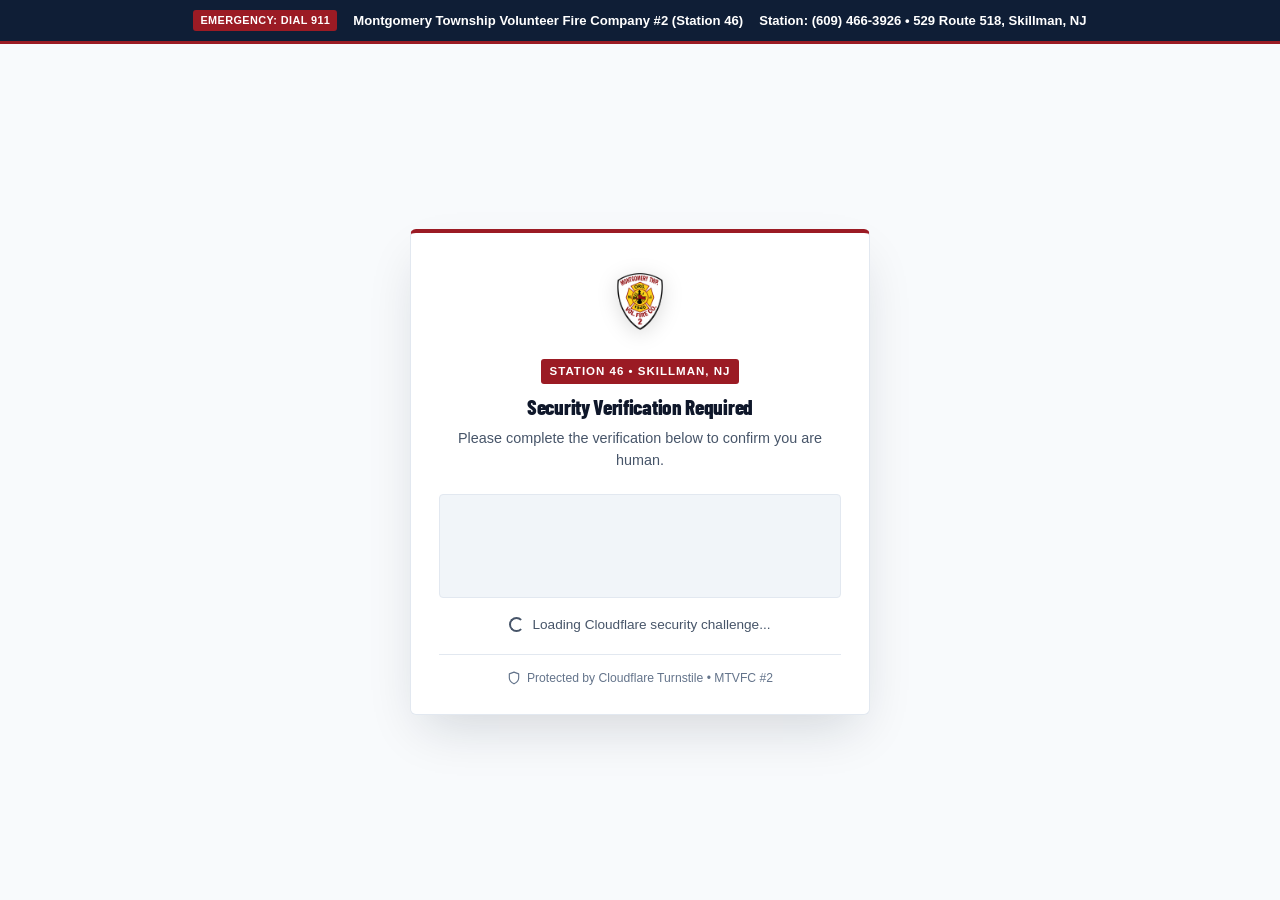
==== index.html @ b65aed83 "Simplify header, humanize copy/styling, and skip Turnstile gate on localhost" ====
<!DOCTYPE html>
<html lang="en"><head>
    <meta charset="UTF-8">
    <meta name="viewport" content="width=device-width, initial-scale=1.0">
    <meta name="color-scheme" content="light dark">
    <meta name="description" content="Montgomery Township Volunteer Fire Company #2 (MTVFC #2 / Station 46). Serving Skillman, NJ with dedication and pride.">
    <title>MTVFC #2 | Station 46</title>
    <link rel="icon" type="image/png" sizes="32x32" href="favicon-32x32.png">
    <link rel="icon" type="image/png" sizes="512x512" href="favicon.png">
    <link rel="apple-touch-icon" href="apple-touch-icon.png">
    
    <!-- Google Fonts -->
    <link rel="preconnect" href="https://fonts.googleapis.com">
    <link rel="preconnect" href="https://fonts.gstatic.com" crossorigin="">
    <link href="https://fonts.googleapis.com/css2?family=Barlow+Condensed:wght@500;600;700&amp;family=Source+Sans+3:ital,wght@0,400;0,600;0,700;1,400&amp;display=swap" rel="stylesheet">
    
    <script>
        (function() {
            try {
                var t = localStorage.getItem('station46_theme') || 
                        (document.cookie.match(/(?:^|;)\s*station46_theme=([^;]+)/) || [])[1] || 
                        (window.matchMedia && window.matchMedia('(prefers-color-scheme: dark)').matches ? 'dark' : 'light');
                document.documentElement.setAttribute('data-theme', t);
            } catch(e) {}

            // Pre-emptively suppress third-party POWr admin bar (Edit App / Rate Us controls)
            try {
                var iframeProto = HTMLIFrameElement.prototype;
                var srcDesc = Object.getOwnPropertyDescriptor(iframeProto, 'src') || Object.getOwnPropertyDescriptor(Element.prototype, 'src');
                if (srcDesc && srcDesc.set) {
                    var origSrcSet = srcDesc.set;
                    Object.defineProperty(iframeProto, 'src', {
                        get: srcDesc.get,
                        set: function(val) {
                            if (typeof val === 'string' && val.indexOf('powr.io') !== -1 && val.indexOf('hide_editme=') === -1) {
                                val += (val.indexOf('?') !== -1 ? '&' : '?') + 'hide_editme=true';
                            }
                            return origSrcSet.call(this, val);
                        },
                        configurable: true
                    });
                }
                var origSetAttr = Element.prototype.setAttribute;
                Element.prototype.setAttribute = function(name, val) {
                    if (name === 'src' && typeof val === 'string' && val.indexOf('powr.io') !== -1 && val.indexOf('hide_editme=') === -1) {
                        val += (val.indexOf('?') !== -1 ? '&' : '?') + 'hide_editme=true';
                    }
                    return origSetAttr.call(this, name, val);
                };
            } catch(e) {}
        })();
    </script>
    <style id="turnstile-gate-critical-css">
        html.turnstile-gate-locked, html.turnstile-gate-locked body { overflow: hidden !important; height: 100% !important; }
        html.turnstile-gate-locked body > *:not(#station46-turnstile-gate) { display: none !important; visibility: hidden !important; pointer-events: none !important; }
    </style>
    <script>
        (function() {
            var now = Date.now();
            var h = window.location.hostname;
            var verified = (h === 'localhost' || h === '127.0.0.1' || window.location.protocol === 'file:');
            try {
                var s = Number(sessionStorage.getItem('station46_visitor_verified'));
                if (s && s > now) verified = true;
            } catch (e) {}
            if (!verified) {
                try {
                    var m = document.cookie.match(/(?:^|;)\s*station46_visitor_verified=([^;]+)/);
                    var c = m && m[1] ? Number(decodeURIComponent(m[1])) : 0;
                    if (c && c > now) verified = true;
                } catch (e) {}
            }
            if (!verified && window.location.search.indexOf('__cf_verified=') !== -1) {
                verified = true;
            }
            if (!verified) {
                document.documentElement.classList.add('turnstile-gate-locked');
            }
        })();
    </script>
    <link rel="stylesheet" href="styles.css?v=140">
    <script src="https://challenges.cloudflare.com/turnstile/v0/api.js?render=explicit" async defer data-turnstile-api="true"></script>
</head>
<body>
    <nav class="navbar">
        <div class="nav-container">
            <a href="index.html" class="nav-logo">
                <img src="logo.png" alt="MTVFC #2 Logo" class="nav-badge-img">
                <div class="logo-text">
                    <span class="mtvfc">Montgomery Township Volunteer Fire Co. #2</span>
                    <span class="subtitle">Station 46 &middot; Skillman, NJ &middot; Est. 1946</span>
                </div>
            </a>
            <div class="nav-links">
                <a href="#home" class="nav-link active">Home</a>
                <a href="membership.html" class="nav-link">Membership</a>
                <div class="nav-dropdown">
                    <a href="about.html" class="nav-link nav-dropdown-toggle">About <svg width="11" height="11" viewBox="0 0 24 24" fill="none" stroke="currentColor" stroke-width="2.5" stroke-linecap="round" stroke-linejoin="round"><polyline points="6 9 12 15 18 9"></polyline></svg></a>
                    <div class="nav-dropdown-menu">
                        <a href="about.html" class="nav-dropdown-item">About Us</a>
                        <a href="history.html" class="nav-dropdown-item">History</a>
                        <a href="https://bofc46.com" target="_blank" rel="noopener noreferrer" class="nav-dropdown-item">Fire District (BOFC) &#8599;</a>
                    </div>
                </div>
                <a href="apparatus.html" class="nav-link">Apparatus</a>
                <a href="news.html" class="nav-link">News &amp; Calls</a>
                <a href="santa.html" class="nav-link">Operation Santa</a>
                <a href="#donate" class="nav-link nav-btn-donate">Donate</a>
            </div>
            <button class="mobile-menu-btn" aria-label="Toggle menu">
                <span></span>
                <span></span>
                <span></span>
            </button>
        </div>
    </nav>

    <!-- Dynamic Site Announcement / Pop-Up Bar (Hydrated by Station46AnnouncementBar from data/announcement_bar.json) -->
    <div id="station46-announcement-bar" class="santa-announcement-bar announcement-theme-green announcement-pos-below-nav" role="region" aria-label="Site Announcement">
        <div class="santa-announcement-inner">
            <span class="santa-announcement-text">
                <strong>Operation Santa 2026:</strong>
                <span class="announcement-message">Gift drop-off Dec 14&ndash;16 (5&ndash;9 PM) &middot; Delivery Sunday, Dec 20</span>
            </span>
            <div class="santa-announcement-links">
                <a href="santa.html" class="santa-announcement-cta">Details &amp; Register &rarr;</a>
            </div>
        </div>
    </div>

    <main>
        <!-- Hero Section -->
        <section id="home" class="hero hero-home">
            <div class="hero-bg"></div>
            <div class="hero-content">
                <h1 class="hero-title" id="hero-title-text">Station <span>46</span></h1>
                <p class="hero-desc">An all-volunteer fire company answering calls in Skillman and southern Montgomery since 1946. No experience needed. We supply the gear and the training. You bring the time.</p>
                <div class="hero-actions">
                    <a href="#roles" class="btn-primary">Volunteer With Us</a>
                    <a href="#join" class="hero-text-link">Have a question? Get in touch &rarr;</a>
                </div>
            </div>
        </section>

        <!-- Station quick info (moved down from the old top utility bar) -->
        <section class="station-strip" aria-label="Station information">
            <div class="station-strip-inner">
                <div class="strip-item strip-emergency">
                    <span class="strip-label">Emergency</span>
                    <a href="tel:911" class="strip-value">Call 911</a>
                </div>
                <div class="strip-item">
                    <span class="strip-label">Firehouse (non-emergency)</span>
                    <a href="tel:+16094663926" class="strip-value">(609) 466-3926</a>
                </div>
                <div class="strip-item">
                    <span class="strip-label">Find us</span>
                    <a href="https://www.google.com/maps/search/?api=1&amp;query=529+Route+518+Skillman+NJ+08558" target="_blank" rel="noopener noreferrer" class="strip-value">529 Route 518, Skillman</a>
                </div>
                <div class="strip-item">
                    <span class="strip-label">Drill night</span>
                    <span class="strip-value">Wednesdays, 7 PM</span>
                    <span class="strip-note">Walk-ins welcome</span>
                </div>
            </div>
        </section>

        <!-- Operation Santa 2026 Promo Section -->
        <section id="roles" class="section">
            <div class="container">
                <div class="section-header text-center fade-in visible">
                    <h2 class="section-title">Station 46 Needs You</h2>
                    <p class="section-subtitle mw-800 mx-auto">Nobody here gets paid. The people who show up for calls, drills, and fundraisers do it because they live here and want to help. And not everyone fights fire. We need people to run traffic, keep the books, and help with Operation Santa too.</p>
                </div>

                <div class="roles-grid fade-in delay-1 visible">
                    <!-- Role 1: Firefighter (Interior) -->
                    <div class="role-card glass-card role-firefighter">
                        <div class="role-header">
                            <span class="role-badge-tag">18 and older</span>
                            <h3>Firefighter</h3>
                            <p class="role-desc">Go out on house fires, car accidents, alarms, and rescues across Montgomery Township.</p>
                        </div>
                        <ul class="role-features">
                            <li>
                                                                <span>We pay for your NJ Firefighter I class</span>
                            </li>
                            <li>
                                                                <span>Learn the engine, truck, rescue, and boat</span>
                            </li>
                            <li>
                                                                <span>Drill with the company Wednesdays at 7 PM</span>
                            </li>
                        </ul>
                        <a href="membership.html" class="btn btn-primary w-100" style="text-align: center;">Apply as Firefighter</a>
                    </div>

                    <!-- Role 2: Junior Firefighter (Trainee) -->
                    <div class="role-card glass-card role-junior">
                        <div class="role-header">
                            <span class="role-badge-tag">Ages 16 to 18</span>
                            <h3>Junior Firefighter</h3>
                            <p class="role-desc">For high schoolers 16 to 18. Learn the basics, earn community service hours, and be ready to step up when you turn 18.</p>
                        </div>
                        <ul class="role-features">
                            <li>
                                                                <span>Hands-on work with hose, ladders, tools, and gear</span>
                            </li>
                            <li>
                                                                <span>School comes first, and we work around your curfew</span>
                            </li>
                            <li>
                                                                <span>Move up to firefighter when you turn 18</span>
                            </li>
                        </ul>
                        <a href="juniors.html" class="btn btn-secondary w-100" style="text-align: center;">Junior Program</a>
                    </div>

                    <!-- Role 3: Fire Police -->
                    <div class="role-card glass-card role-police">
                        <div class="role-header">
                            <span class="role-badge-tag">18 and older &middot; no firefighting</span>
                            <h3>Fire Police</h3>
                            <p class="role-desc">Keep firefighters, EMS, and drivers safe by closing roads, setting up detours, and controlling the scene.</p>
                        </div>
                        <ul class="role-features">
                            <li>
                                                                <span>Road closures, scene perimeters, and traffic control</span>
                            </li>
                            <li>
                                                                <span>We cover your NJ Fire Police class, gear, and radio</span>
                            </li>
                            <li>
                                                                <span>A real job on every call, without going inside</span>
                            </li>
                        </ul>
                        <a href="membership.html#membership-form-section" class="btn btn-secondary w-100" style="text-align: center;">Apply for Fire Police</a>
                    </div>

                    <!-- Role 4: Support / Associate -->
                    <div class="role-card glass-card role-associate">
                        <div class="role-header">
                            <span class="role-badge-tag">18 and older &middot; behind the scenes</span>
                            <h3>Associate Member</h3>
                            <p class="role-desc">Help keep the firehouse running: paperwork, upkeep, fundraisers, and community events.</p>
                        </div>
                        <ul class="role-features">
                            <li>
                                                                <span>Station upkeep, supplies, and rehab on long calls</span>
                            </li>
                            <li>
                                                                <span>Help run Operation Santa, open houses, and fund drives</span>
                            </li>
                            <li>
                                                                <span>Board seats, bookkeeping, tech, and communications</span>
                            </li>
                        </ul>
                        <a href="membership.html#membership-form-section" class="btn btn-secondary w-100" style="text-align: center;">Join as Associate</a>
                    </div>
                </div>
            </div>
        </section><section id="operation-santa-promo" class="section santa-promo-section">
            <div class="container">
                <div class="santa-promo-card fade-in visible">
                    <div class="santa-promo-media">
                        <img src="santatitle.jpg" alt="Operation Santa 2026 — Santa arriving on a Station 46 fire engine">
                        <span class="santa-promo-photo-badge">Sun, Dec 20, 2026</span>
                    </div>
                    <div class="santa-promo-body">
                        <span class="santa-promo-eyebrow">Every December in Skillman</span>
                        <h2 class="santa-promo-title">Operation Santa 2026</h2>
                        <p class="santa-promo-desc">
                            Once a year Santa swaps the sleigh for one of our engines and makes house calls. Drop a wrapped gift off at the firehouse and he&rsquo;ll bring it to your door. Open to families in <strong>Fire District #2</strong> (Skillman and southern Montgomery).
                        </p>
                        <div class="santa-promo-dates">
                            <div class="santa-promo-date-item">
                                <span class="santa-promo-date-label">Gift drop-off</span>
                                <span class="santa-promo-date-value">Mon&ndash;Wed, Dec 14&ndash;16, 5&ndash;9 PM</span>
                            </div>
                            <div class="santa-promo-date-item">
                                <span class="santa-promo-date-label">Delivery day</span>
                                <span class="santa-promo-date-value">Sunday, Dec 20, 10 AM&ndash;6 PM</span>
                            </div>
                        </div>
                        <div class="santa-promo-actions">
                            <a href="santa.html#form" class="btn btn-primary">Register</a>
                            <a href="santa.html" class="btn btn-secondary">Details &amp; Map</a>
                        </div>
                    </div>
                </div>
            </div>
        </section>

        <!-- Volunteer Roles Section -->
        


        <!-- General Information Form Section -->
        <section id="join" class="section dark-alt">
            <div class="container">
                <div class="section-header text-center fade-in visible">
                    <h2 class="section-title">Questions? Ask Us.</h2>
                    <p class="section-subtitle mw-800 mx-auto">Thinking about joining, want to bring a group by the firehouse, or have a car to donate? Send a note and one of our members will get back to you.</p>
                </div>

                <div class="recruit-form-card glass-card fade-in delay-1 visible">
                    <div class="open-drill-banner">
                        <svg width="24" height="24" viewBox="0 0 24 24" fill="none" stroke="currentColor" stroke-width="2" stroke-linecap="round" stroke-linejoin="round"><circle cx="12" cy="12" r="10"></circle><polyline points="12 6 12 12 16 14"></polyline></svg>
                        <div>
                            <h4>Or just stop by on a Wednesday</h4>
                            <p>We drill at 7 PM at the firehouse, 529 Route 518 in Skillman. Come in, have a look around, and meet the crew.</p>
                        </div>
                    </div>

                    <form class="contact-form" id="home-recruit-form">
                        <div class="recruit-form-grid">
                            <div class="form-group">
                                <input type="text" name="name" class="form-name" placeholder="Your name" required="">
                            </div>
                            <div class="form-group">
                                <input type="email" name="email" class="form-email" placeholder="Email" required="">
                            </div>
                        </div>

                        <div class="recruit-form-grid">
                            <div class="form-group">
                                <input type="tel" name="phone" class="form-phone" placeholder="Phone (optional)">
                            </div>
                            <div class="form-group">
                                <select name="topic" class="form-type" required="">
                                    <option value="" disabled="" selected="">What&rsquo;s this about?</option>
                                    <option value="Volunteering - Firefighter">Volunteering - Firefighter</option>
                                    <option value="Volunteering - Trainee / Junior">Volunteering - Trainee (Ages 16–18)</option>
                                    <option value="Volunteering - Fire Police">Volunteering - Fire Police</option>
                                    <option value="Volunteering - Support / Associate">Volunteering - Support / Associate</option>
                                    <option value="Donations &amp; Support (Cars, Houses, Financial)">Donations &amp; Support (Cars, Houses, Financial)</option>
                                    <option value="Book &amp; Clothing Bins">Book &amp; Clothing Donation Bins</option>
                                    <option value="Community Visit / Event">Community Visit / Event</option>
                                    <option value="General Question">General Question</option>
                                </select>
                            </div>
                        </div>

                        <div class="form-group" style="margin-bottom: 1.5rem;">
                            <textarea name="message" class="form-textarea" placeholder="Your message" rows="4"></textarea>
                        </div>

                        <div class="turnstile-captcha-wrap" data-turnstile-container="" data-turnstile-sitekey="0x4AAAAAAGLOv_ROsLMsMTqY"></div>

                        <button type="submit" class="btn-primary w-100" style="font-size: 1.1rem; padding: 16px;">Send Message</button>
                    </form>
                </div>
            </div>
        </section>

        <!-- Support & Donations Section -->
        <section id="donate" class="section">
            <div class="container">
                <div class="section-header text-center fade-in">
                    <h2 class="section-title">Support Station 46</h2>
                    <p class="section-subtitle mw-800 mx-auto">We&rsquo;re a 501(c)(3) non-profit run entirely by volunteers. Donations help pay for training, equipment, and keeping the firehouse in good shape.</p>
                </div>
                
                <div class="donation-grid fade-in delay-1">
                    <!-- Call to Action Card -->
                    <div class="donation-cta glass-card text-center">
                        <div class="paypal-logo-wrapper">
                            <div class="paypal-badge">
                                <svg width="40" height="40" viewBox="0 0 24 24" fill="none" stroke="currentColor" stroke-width="2" stroke-linecap="round" stroke-linejoin="round"><rect width="20" height="12" x="2" y="6" rx="2"></rect><circle cx="12" cy="12" r="2"></circle></svg>
                            </div>
                        </div>
                        <h3>Make a Donation</h3>
                        <p class="donation-desc">Give online through PayPal with a card or your PayPal account.</p>
                        
                        <a href="https://www.paypal.com/donate/?hosted_button_id=UE3Z2VCQBT8YJ" target="_blank" rel="noopener noreferrer" class="btn btn-primary btn-donate">
                            Donate via PayPal
                        </a>
                    </div>
                </div>

                <!-- Other Ways to Support Section -->
                <div class="support-ways-wrapper fade-in delay-2">
                    <div class="support-ways-header">
                        <h3 class="support-ways-title">Other Ways to Support</h3>
                        <p class="support-ways-subtitle">Money isn&rsquo;t the only way to help. A few other things that make a real difference to us:</p>
                    </div>

                    <div class="support-ways-grid">
                        <!-- Totaled Cars for Drills -->
                        <div class="support-way-card">
                            <div class="support-way-icon">
                                <svg width="24" height="24" viewBox="0 0 24 24" fill="none" stroke="currentColor" stroke-width="2" stroke-linecap="round" stroke-linejoin="round"><path d="M19 17h2c.6 0 1-.4 1-1v-3c0-.9-.7-1.7-1.5-1.9C18.7 10.6 16 10 16 10s-1.3-1.4-2.2-2.3c-.5-.4-1.1-.7-1.8-.7H5c-.6 0-1.1.4-1.4.9l-1.4 2.9A3.7 3.7 0 0 0 2 12v4c0 .6.4 1 1 1h2"></path><circle cx="7" cy="17" r="2"></circle><path d="M9 17h6"></path><circle cx="17" cy="17" r="2"></circle></svg>
                            </div>
                            <h4 class="support-way-title">Old or Totaled Cars</h4>
                            <p class="support-way-desc">Got a junk or totaled car? We&rsquo;ll put it to work. Crews practice cutting cars apart with the hydraulic rescue tools, and nothing beats training on the real thing.</p>
                            <a href="#join" class="support-way-action">Ask about donating a car &rarr;</a>
                        </div>

                        <!-- Pre-Demolition Houses -->
                        <div class="support-way-card">
                            <div class="support-way-icon">
                                <svg width="24" height="24" viewBox="0 0 24 24" fill="none" stroke="currentColor" stroke-width="2" stroke-linecap="round" stroke-linejoin="round"><path d="m3 9 9-7 9 7v11a2 2 0 0 1-2 2H5a2 2 0 0 1-2-2z"></path><polyline points="9 22 9 12 15 12 15 22"></polyline></svg>
                            </div>
                            <h4 class="support-way-title">Buildings Coming Down</h4>
                            <p class="support-way-desc">If a house or building is being torn down anyway, let us train in it first. We use them for search, ventilation, and hose drills.</p>
                            <a href="#join" class="support-way-action">Offer a building for training &rarr;</a>
                        </div>

                        <!-- Book and Clothing Bins -->
                        <div class="support-way-card">
                            <div class="support-way-icon">
                                <svg width="24" height="24" viewBox="0 0 24 24" fill="none" stroke="currentColor" stroke-width="2" stroke-linecap="round" stroke-linejoin="round"><path d="M4 19.5v-15A2.5 2.5 0 0 1 6.5 2H20v20H6.5a2.5 2.5 0 0 1-2.5-2.5Z"></path><path d="M6 6h10"></path><path d="M6 10h10"></path></svg>
                            </div>
                            <h4 class="support-way-title">Book &amp; Clothing Bins</h4>
                            <p class="support-way-desc">There are book and clothing bins in the firehouse lot at 529 Route 518. Drop off used books, clothes, and shoes any time, day or night.</p>
                            <span class="support-way-action" style="cursor: default;">In the firehouse lot</span>
                        </div>
                    </div>
                </div>
            </div>
        </section>

        <!-- Social Media Feed Section -->
        <section class="section dark-alt" id="home-facebook-feed-section">
            <div class="container text-center fade-in">
                <h2 class="section-title">From the Firehouse</h2>
                <p class="section-subtitle mw-800 mx-auto" style="margin-bottom: 2rem;">Calls, drills, and what we&rsquo;re up to around town. Instagram is where we post the most.</p>
                <blockquote class="instagram-media" data-instgrm-permalink="https://www.instagram.com/mtvfc2/?utm_source=ig_embed&amp;utm_campaign=loading" data-instgrm-version="14" style=" background:#FFF; border:0; border-radius:3px; box-shadow:0 0 1px 0 rgba(0,0,0,0.5),0 1px 10px 0 rgba(0,0,0,0.15); margin: 1px auto; max-width:1100px; min-width:326px; padding:0; width:100%;"><div style="padding:16px;"> <a href="https://www.instagram.com/mtvfc2/?utm_source=ig_embed&amp;utm_campaign=loading" style=" background:#FFFFFF; line-height:0; padding:0 0; text-align:center; text-decoration:none; width:100%;" target="_blank"> <div style=" display: flex; flex-direction: row; align-items: center;"> <div style="background-color: #F4F4F4; border-radius: 50%; flex-grow: 0; height: 40px; margin-right: 14px; width: 40px;"></div> <div style="display: flex; flex-direction: column; flex-grow: 1; justify-content: center;"> <div style=" background-color: #F4F4F4; border-radius: 4px; flex-grow: 0; height: 14px; margin-bottom: 6px; width: 100px;"></div> <div style=" background-color: #F4F4F4; border-radius: 4px; flex-grow: 0; height: 14px; width: 60px;"></div></div></div><div style="padding: 19% 0;"></div> <div style="display:block; height:50px; margin:0 auto 12px; width:50px;"><svg width="50px" height="50px" viewBox="0 0 60 60" version="1.1" xmlns="https://www.w3.org/2000/svg" xmlns:xlink="https://www.w3.org/1999/xlink"><g stroke="none" stroke-width="1" fill="none" fill-rule="evenodd"><g transform="translate(-511.000000, -20.000000)" fill="#000000"><g><path d="M556.869,30.41 C554.814,30.41 553.148,32.076 553.148,34.131 C553.148,36.186 554.814,37.852 556.869,37.852 C558.924,37.852 560.59,36.186 560.59,34.131 C560.59,32.076 558.924,30.41 556.869,30.41 M541,60.657 C535.114,60.657 530.342,55.887 530.342,50 C530.342,44.114 535.114,39.342 541,39.342 C546.887,39.342 551.658,44.114 551.658,50 C551.658,55.887 546.887,60.657 541,60.657 M541,33.886 C532.1,33.886 524.886,41.1 524.886,50 C524.886,58.899 532.1,66.113 541,66.113 C549.9,66.113 557.115,58.899 557.115,50 C557.115,41.1 549.9,33.886 541,33.886 M565.378,62.101 C565.244,65.022 564.756,66.606 564.346,67.663 C563.803,69.06 563.154,70.057 562.106,71.106 C561.058,72.155 560.06,72.803 558.662,73.347 C557.607,73.757 556.021,74.244 553.102,74.378 C549.944,74.521 548.997,74.552 541,74.552 C533.003,74.552 532.056,74.521 528.898,74.378 C525.979,74.244 524.393,73.757 523.338,73.347 C521.94,72.803 520.942,72.155 519.894,71.106 C518.846,70.057 518.197,69.06 517.654,67.663 C517.244,66.606 516.755,65.022 516.623,62.101 C516.479,58.943 516.448,57.996 516.448,50 C516.448,42.003 516.479,41.056 516.623,37.899 C516.755,34.978 517.244,33.391 517.654,32.338 C518.197,30.938 518.846,29.942 519.894,28.894 C520.942,27.846 521.94,27.196 523.338,26.654 C524.393,26.244 525.979,25.756 528.898,25.623 C532.057,25.479 533.004,25.448 541,25.448 C548.997,25.448 549.943,25.479 553.102,25.623 C556.021,25.756 557.607,26.244 558.662,26.654 C560.06,27.196 561.058,27.846 562.106,28.894 C563.154,29.942 563.803,30.938 564.346,32.338 C564.756,33.391 565.244,34.978 565.378,37.899 C565.522,41.056 565.552,42.003 565.552,50 C565.552,57.996 565.522,58.943 565.378,62.101 M570.82,37.631 C570.674,34.438 570.167,32.258 569.425,30.349 C568.659,28.377 567.633,26.702 565.965,25.035 C564.297,23.368 562.623,22.342 560.652,21.575 C558.743,20.834 556.562,20.326 553.369,20.18 C550.169,20.033 549.148,20 541,20 C532.853,20 531.831,20.033 528.631,20.18 C525.438,20.326 523.257,20.834 521.349,21.575 C519.376,22.342 517.703,23.368 516.035,25.035 C514.368,26.702 513.342,28.377 512.574,30.349 C511.834,32.258 511.326,34.438 511.181,37.631 C511.035,40.831 511,41.851 511,50 C511,58.147 511.035,59.17 511.181,62.369 C511.326,65.562 511.834,67.743 512.574,69.651 C513.342,71.625 514.368,73.296 516.035,74.965 C517.703,76.634 519.376,77.658 521.349,78.425 C523.257,79.167 525.438,79.673 528.631,79.82 C531.831,79.965 532.853,80.001 541,80.001 C549.148,80.001 550.169,79.965 553.369,79.82 C556.562,79.673 558.743,79.167 560.652,78.425 C562.623,77.658 564.297,76.634 565.965,74.965 C567.633,73.296 568.659,71.625 569.425,69.651 C570.167,67.743 570.674,65.562 570.82,62.369 C570.966,59.17 571,58.147 571,50 C571,41.851 570.966,40.831 570.82,37.631"></path></g></g></g></svg></div><div style="padding-top: 8px;"> <div style=" color:#3897f0; font-family:Arial,sans-serif; font-size:14px; font-style:normal; font-weight:550; line-height:18px;">View this profile on Instagram</div></div><div style="padding: 12.5% 0;"></div> <div style="display: flex; flex-direction: row; margin-bottom: 14px; align-items: center;"><div> <div style="background-color: #F4F4F4; border-radius: 50%; height: 12.5px; width: 12.5px; transform: translateX(0px) translateY(7px);"></div> <div style="background-color: #F4F4F4; height: 12.5px; transform: rotate(-45deg) translateX(3px) translateY(1px); width: 12.5px; flex-grow: 0; margin-right: 14px; margin-left: 2px;"></div> <div style="background-color: #F4F4F4; border-radius: 50%; height: 12.5px; width: 12.5px; transform: translateX(9px) translateY(-18px);"></div></div><div style="margin-left: 8px;"> <div style=" background-color: #F4F4F4; border-radius: 50%; flex-grow: 0; height: 20px; width: 20px;"></div> <div style=" width: 0; height: 0; border-top: 2px solid transparent; border-left: 6px solid #f4f4f4; border-bottom: 2px solid transparent; transform: translateX(16px) translateY(-4px) rotate(30deg)"></div></div><div style="margin-left: auto;"> <div style=" width: 0px; border-top: 8px solid #F4F4F4; border-right: 8px solid transparent; transform: translateY(16px);"></div> <div style=" background-color: #F4F4F4; flex-grow: 0; height: 12px; width: 16px; transform: translateY(-4px);"></div> <div style=" width: 0; height: 0; border-top: 8px solid #F4F4F4; border-left: 8px solid transparent; transform: translateY(-4px) translateX(8px);"></div></div></div> <div style="display: flex; flex-direction: column; flex-grow: 1; justify-content: center; margin-bottom: 24px;"> <div style=" background-color: #F4F4F4; border-radius: 4px; flex-grow: 0; height: 14px; margin-bottom: 6px; width: 224px;"></div> <div style=" background-color: #F4F4F4; border-radius: 4px; flex-grow: 0; height: 14px; width: 144px;"></div></div></a><p style=" color:#c9c8cd; font-family:Arial,sans-serif; font-size:14px; line-height:17px; margin-bottom:0; margin-top:8px; overflow:hidden; padding:8px 0 7px; text-align:center; text-overflow:ellipsis; white-space:nowrap;"><a href="https://www.instagram.com/mtvfc2/?utm_source=ig_embed&amp;utm_campaign=loading" style=" color:#c9c8cd; font-family:Arial,sans-serif; font-size:14px; font-style:normal; font-weight:normal; line-height:17px;" target="_blank">Montgomery Twp. Vol. Fire Co. #2</a> (@<a href="https://www.instagram.com/mtvfc2/?utm_source=ig_embed&amp;utm_campaign=loading" style=" color:#c9c8cd; font-family:Arial,sans-serif; font-size:14px; font-style:normal; font-weight:normal; line-height:17px;" target="_blank">mtvfc2</a>) • Instagram photos and videos</p></div></blockquote>
                <script async="" src="//www.instagram.com/embed.js"></script>
                <div style="margin-top: 1.5rem; display: flex; justify-content: center; gap: 1rem; flex-wrap: wrap;">
                    <a href="https://www.instagram.com/mtvfc2" target="_blank" rel="noopener noreferrer" class="btn btn-primary" style="display: inline-flex; align-items: center; gap: 0.5rem;">
                        <svg width="18" height="18" viewBox="0 0 24 24" fill="none" stroke="currentColor" stroke-width="2" stroke-linecap="round" stroke-linejoin="round"><rect width="20" height="20" x="2" y="2" rx="5" ry="5"></rect><path d="M16 11.37A4 4 0 1 1 12.63 8 4 4 0 0 1 16 11.37z"></path><line x1="17.5" x2="17.51" y1="6.5" y2="6.5"></line></svg>
                        Follow on Instagram
                    </a>
                    <a href="https://www.facebook.com/mtvfc2" target="_blank" rel="noopener noreferrer" class="btn btn-secondary" style="display: inline-flex; align-items: center; gap: 0.5rem;">
                        <svg width="18" height="18" viewBox="0 0 24 24" fill="none" stroke="currentColor" stroke-width="2" stroke-linecap="round" stroke-linejoin="round"><path d="M18 2h-3a5 5 0 0 0-5 5v3H7v4h3v8h4v-8h3l1-4h-4V7a1 1 0 0 1 1-1h3z"></path></svg>
                        Find Us on Facebook
                    </a>
                </div>
            </div>
        </section>
    </main>

    <footer>
        <div class="footer-container">
            <div class="footer-brand">
                <img src="logo.png" alt="MTVFC #2 Logo" class="footer-badge-img">
                <span>Montgomery Township Volunteer Fire Company #2</span>
            </div>
            <div class="footer-info">
                <p><strong>MTVFC #2</strong> (Station 46) | 529 Route 518, Skillman, NJ 08558</p>
                <p>Emergency: <strong>911</strong> | Non-Emergency: (609) 466-3926</p>
                <p><a href="https://bofc46.com" target="_blank" rel="noopener noreferrer" style="color: var(--fire-red); font-weight: 600; text-decoration: underline;">Board of Fire Commissioners (BOFC46.com) →</a></p>
            </div>
            <div class="footer-social">
                <a href="https://www.facebook.com/mtvfc2" target="_blank" rel="noopener noreferrer" class="footer-social-link facebook" aria-label="Facebook">
                    <svg width="18" height="18" viewBox="0 0 24 24" fill="none" stroke="currentColor" stroke-width="2" stroke-linecap="round" stroke-linejoin="round"><path d="M18 2h-3a5 5 0 0 0-5 5v3H7v4h3v8h4v-8h3l1-4h-4V7a1 1 0 0 1 1-1h3z"></path></svg>
                    <span>Facebook</span>
                </a>
                <a href="https://www.instagram.com/MTVFC2" target="_blank" rel="noopener noreferrer" class="footer-social-link instagram" aria-label="Instagram">
                    <svg width="18" height="18" viewBox="0 0 24 24" fill="none" stroke="currentColor" stroke-width="2" stroke-linecap="round" stroke-linejoin="round"><rect width="20" height="20" x="2" y="2" rx="5" ry="5"></rect><path d="M16 11.37A4 4 0 1 1 12.63 8 4 4 0 0 1 16 11.37z"></path><line x1="17.5" x2="17.51" y1="6.5" y2="6.5"></line></svg>
                    <span>Instagram</span>
                </a>
            </div>
            <div class="footer-copy">
                © <span id="year"></span> Montgomery Township Volunteer Fire Company #2. All rights reserved. By Zain Hamdia | <a href="https://bofc46.com" target="_blank" rel="noopener noreferrer">Fire District Website (BOFC46.com)</a> | <a href="admin.html" class="admin-link">Admin Portal</a>
            </div>
        </div>
    </footer>

        <!-- Light / Dark Mode Toggle Switch -->
    <div id="theme-switch-wrapper" class="theme-switch-wrapper">
        <button type="button" class="theme-switch-btn" id="theme-switch-btn" role="switch" aria-checked="false" aria-label="Toggle light and dark mode" title="Toggle theme">
            <span class="theme-switch-track">
                <span class="theme-track-icon sun-icon" aria-hidden="true">
                    <svg width="13" height="13" viewBox="0 0 24 24" fill="none" stroke="currentColor" stroke-width="2.5" stroke-linecap="round" stroke-linejoin="round">
                        <circle cx="12" cy="12" r="4"></circle>
                        <path d="M12 2v2"></path>
                        <path d="M12 20v2"></path>
                        <path d="m4.93 4.93 1.41 1.41"></path>
                        <path d="m17.66 17.66 1.41 1.41"></path>
                        <path d="M2 12h2"></path>
                        <path d="M20 12h2"></path>
                        <path d="m6.34 17.66-1.41 1.41"></path>
                        <path d="m19.07 4.93-1.41 1.41"></path>
                    </svg>
                </span>
                <span class="theme-track-icon moon-icon" aria-hidden="true">
                    <svg width="12" height="12" viewBox="0 0 24 24" fill="none" stroke="currentColor" stroke-width="2.5" stroke-linecap="round" stroke-linejoin="round">
                        <path d="M12 3a6 6 0 0 0 9 9 9 9 0 1 1-9-9Z"></path>
                    </svg>
                </span>
                <span class="theme-switch-thumb">
                    <span class="thumb-icon-sun" aria-hidden="true">
                        <svg width="13" height="13" viewBox="0 0 24 24" fill="none" stroke="currentColor" stroke-width="2.5" stroke-linecap="round" stroke-linejoin="round">
                            <circle cx="12" cy="12" r="4"></circle>
                            <path d="M12 2v2"></path>
                            <path d="M12 20v2"></path>
                            <path d="m4.93 4.93 1.41 1.41"></path>
                            <path d="m17.66 17.66 1.41 1.41"></path>
                            <path d="M2 12h2"></path>
                            <path d="M20 12h2"></path>
                            <path d="m6.34 17.66-1.41 1.41"></path>
                            <path d="m19.07 4.93-1.41 1.41"></path>
                        </svg>
                    </span>
                    <span class="thumb-icon-moon" aria-hidden="true">
                        <svg width="12" height="12" viewBox="0 0 24 24" fill="currentColor" stroke="currentColor" stroke-width="0.5">
                            <path d="M12 3a6 6 0 0 0 9 9 9 9 0 1 1-9-9Z"></path>
                        </svg>
                    </span>
                </span>
            </span>
        </button>
        <div class="theme-switch-tooltip" id="theme-switch-tooltip">Switch to Dark Mode</div>
    </div>

    <script src="script.js?v=136"></script>


</body></html>
---- styles.css ----
:root {
    color-scheme: light;

    /* Color Palette - Authentic Community Fire Station (Wix Template Style) */
    --fire-red: #9b1b24;
    --fire-red-dark: #7a151d;
    --fire-red-light: #b3212b;
    --navy-blue: #16253d;
    --navy-dark: #0f192b;
    --gold: #d97706;
    --gold-light: #fef3c7;
    
    /* Backgrounds - Clean, warm community firehouse palette (Default Light) */
    --bg-page: #f6f5f2;
    --bg-surface: #ffffff;
    --bg-surface-alt: #efede8;
    --bg-dark: #f6f5f2;
    --bg-darker: #e5e2dc;
    --bg-card: #ffffff;
    --bg-card-alt: #f8f7f4;
    --bg-card-hover: #ffffff;
    --bg-navbar: #ffffff;
    --bg-input: #ffffff;
    --bg-modal: #ffffff;
    
    /* Text Colors - High Contrast for Accessibility & Readability */
    --text-primary: #18181b;
    --text-secondary: #3f3f46;
    --text-muted: #52525b;
    --text-heading: #141c2b;
    --border-light: #dcd9d2;
    --border-subtle: #b8b3aa;
    --border-divider: #e8e5df;
    
    /* Typography */
    --font-heading: 'Barlow Condensed', -apple-system, BlinkMacSystemFont, 'Segoe UI', Roboto, Helvetica, Arial, sans-serif;
    --font-body: 'Source Sans 3', -apple-system, BlinkMacSystemFont, 'Segoe UI', Roboto, Helvetica, Arial, sans-serif;
    
    /* Gradients */
    --gradient-primary: linear-gradient(135deg, #9b1b24 0%, #7a151d 100%);
    --gradient-glow: none;
    --bg-gradient: #f4f6f9;
    
    /* Transitions - Subdued & Subtle */
    --transition-fast: 0.15s ease;
    --transition-normal: 0.2s ease;
    --transition-slow: 0.3s ease;
    
    /* Brand Compatibility */
    --fire-red-glow: transparent;
    --gold-glow: transparent;
    
    /* Layout */
    --top-bar-height: 0px;
    --nav-height: 70px;
    --container-width: 1200px;
    --nav-container-width: 1400px;
    --card-shadow: 0 1px 3px rgba(0, 0, 0, 0.08), 0 1px 2px rgba(0, 0, 0, 0.04);
    --card-shadow-hover: 0 4px 6px -1px rgba(0, 0, 0, 0.1), 0 2px 4px -1px rgba(0, 0, 0, 0.06);
    --nav-shadow: 0 2px 8px rgba(0, 0, 0, 0.04);
    --nav-scrolled-shadow: 0 4px 15px rgba(0, 0, 0, 0.08);
}

/* ==========================================================================
   Dark Theme (Automatic Device Preference & Manual Data Attribute)
   ========================================================================== */
@media (prefers-color-scheme: dark) {
    :root:not([data-theme="light"]) {
        color-scheme: dark;
        /* Brand Colors - High Contrast for Dark Mode */
        --fire-red: #9b1b24;
        --fire-red-dark: #7a151d;
        --fire-red-light: #b3212b;
        --navy-blue: #f8fafc;
        --navy-dark: #060a12;
        --gold: #f59e0b;
        --gold-light: #fef3c7;
        
        /* Backgrounds - Grounded Charcoal & Deep Slate */
        --bg-page: #0e1116;
        --bg-surface: #141921;
        --bg-surface-alt: #19202a;
        --bg-dark: #0e1116;
        --bg-darker: #0a0c10;
        --bg-card: #161c25;
        --bg-card-alt: #1d2530;
        --bg-card-hover: #212a36;
        --bg-navbar: rgba(14, 17, 22, 0.97);
        --bg-input: #141a22;
        --bg-modal: #161c25;
        
        /* Text Colors - High Contrast */
        --text-primary: #f1f3f5;
        --text-secondary: #c5ccd6;
        --text-muted: #8f99a8;
        --text-heading: #ffffff;
        --border-light: rgba(255, 255, 255, 0.11);
        --border-subtle: rgba(255, 255, 255, 0.19);
        --border-divider: rgba(255, 255, 255, 0.08);
        
        /* Shadows - Subtle, Flat Depth */
        --card-shadow: 0 2px 10px rgba(0, 0, 0, 0.35);
        --card-shadow-hover: 0 4px 16px rgba(0, 0, 0, 0.45);
        --nav-shadow: 0 2px 12px rgba(0, 0, 0, 0.45);
        --nav-scrolled-shadow: 0 4px 18px rgba(0, 0, 0, 0.6);
    }
}

:root[data-theme="light"] {
    color-scheme: light;
}

:root[data-theme="dark"] {
    color-scheme: dark;
    /* Brand Colors - High Contrast for Dark Mode */
    --fire-red: #9b1b24;
    --fire-red-dark: #7a151d;
    --fire-red-light: #b3212b;
    --navy-blue: #f8fafc;
    --navy-dark: #060a12;
    --gold: #f59e0b;
    --gold-light: #fef3c7;
    
    /* Backgrounds - Grounded Charcoal & Deep Slate */
    --bg-page: #0e1116;
    --bg-surface: #141921;
    --bg-surface-alt: #19202a;
    --bg-dark: #0e1116;
    --bg-darker: #0a0c10;
    --bg-card: #161c25;
    --bg-card-alt: #1d2530;
    --bg-card-hover: #212a36;
    --bg-navbar: rgba(14, 17, 22, 0.97);
    --bg-input: #141a22;
    --bg-modal: #161c25;
    
    /* Text Colors - High Contrast */
    --text-primary: #f1f3f5;
    --text-secondary: #c5ccd6;
    --text-muted: #8f99a8;
    --text-heading: #ffffff;
    --border-light: rgba(255, 255, 255, 0.11);
    --border-subtle: rgba(255, 255, 255, 0.19);
    --border-divider: rgba(255, 255, 255, 0.08);
    
    /* Shadows - Subtle, Flat Depth */
    --card-shadow: 0 2px 10px rgba(0, 0, 0, 0.35);
    --card-shadow-hover: 0 4px 16px rgba(0, 0, 0, 0.45);
    --nav-shadow: 0 2px 12px rgba(0, 0, 0, 0.45);
    --nav-scrolled-shadow: 0 4px 18px rgba(0, 0, 0, 0.6);
}

* {
    margin: 0;
    padding: 0;
    box-sizing: border-box;
}

html {
    scroll-behavior: smooth;
}

body {
    font-family: var(--font-body);
    background-color: var(--bg-page);
    color: var(--text-primary);
    line-height: 1.6;
    overflow-x: hidden;
}

/* Typography */
h1, h2, h3, h4, h5, h6 {
    font-family: var(--font-heading);
    font-weight: 700;
    line-height: 1.25;
    margin-bottom: 1rem;
    color: var(--text-heading);
    letter-spacing: -0.3px;
}

a {
    text-decoration: none;
    color: inherit;
    transition: color var(--transition-fast);
}

/* Top Utility & Emergency Bar */
.top-bar {
    background: var(--navy-dark);
    color: #94a3b8;
    font-size: 0.74rem;
    line-height: 1.2;
    border-bottom: 1px solid rgba(255, 255, 255, 0.08);
    position: relative;
    z-index: 1001;
}

.top-bar-container {
    max-width: var(--nav-container-width);
    margin: 0 auto;
    padding: 5px 2rem;
    min-height: var(--top-bar-height);
    display: flex;
    justify-content: space-between;
    align-items: center;
    flex-wrap: nowrap;
    gap: 1rem;
}

.top-bar-emergency, .top-bar-left {
    display: flex;
    align-items: center;
    gap: 14px;
    flex-wrap: nowrap;
    min-width: 0;
}

.emergency-badge, .top-bar-badge {
    background: var(--fire-red);
    color: #ffffff;
    font-weight: 700;
    padding: 2px 7px;
    border-radius: 3px;
    font-size: 0.68rem;
    letter-spacing: 0.4px;
    display: inline-flex;
    align-items: center;
    white-space: nowrap;
    flex-shrink: 0;
}

.top-bar-phone, .top-bar-item {
    font-weight: 500;
    color: #cbd5e1;
    display: inline-flex;
    align-items: center;
    gap: 5px;
    white-space: nowrap;
}

.top-bar-item svg {
    opacity: 0.75;
    flex-shrink: 0;
}

.top-bar-location, .top-bar-right {
    display: flex;
    align-items: center;
    gap: 14px;
    color: #94a3b8;
    flex-wrap: nowrap;
    flex-shrink: 0;
}

.top-bar-socials {
    display: flex;
    align-items: center;
    gap: 8px;
}

.top-bar-socials a, .top-bar-social {
    color: #94a3b8;
    display: inline-flex;
    align-items: center;
    justify-content: center;
    transition: color var(--transition-fast);
}

.top-bar-socials a:hover, .top-bar-social:hover {
    color: #ffffff;
}

.top-bar-link {
    color: #cbd5e1;
    text-decoration: none;
    font-size: 0.74rem;
    font-weight: 500;
    transition: color var(--transition-fast);
}

.top-bar-link:hover {
    color: #fbbf24;
    text-decoration: underline;
}

@media (max-width: 960px) {
    .top-bar-left .top-bar-item:nth-child(3) {
        display: none;
    }
}

/* Utilities */
.container {
    max-width: var(--container-width);
    margin: 0 auto;
    padding: 0 2rem;
}

.text-center { text-align: center; }
.mx-auto { margin-left: auto; margin-right: auto; }
.mw-800 { max-width: 800px; }
.w-100 { width: 100%; }

/* Buttons (Wix Solid Civic Button Styling) */
.btn, .btn-primary, .btn-secondary, .btn-outline {
    display: inline-flex;
    align-items: center;
    justify-content: center;
    padding: 13px 26px;
    border-radius: 4px;
    font-family: var(--font-heading);
    font-weight: 700;
    font-size: 0.95rem;
    text-transform: uppercase;
    letter-spacing: 0.5px;
    cursor: pointer;
    transition: all var(--transition-normal);
    border: 2px solid transparent;
    text-align: center;
    text-decoration: none;
}

.btn-primary {
    background: var(--fire-red);
    color: #ffffff !important;
    box-shadow: 0 2px 6px rgba(155, 27, 36, 0.25);
}

.btn-primary:hover {
    background: var(--fire-red-dark);
    box-shadow: 0 3px 8px rgba(155, 27, 36, 0.3);
    color: #ffffff !important;
}

.btn-secondary {
    background: #16253d;
    color: #ffffff !important;
    border-color: #16253d;
    box-shadow: 0 1px 3px rgba(22, 37, 61, 0.2);
}

.btn-secondary:hover {
    background: #0f192b;
    border-color: #0f192b;
    box-shadow: 0 3px 8px rgba(22, 37, 61, 0.25);
    color: #ffffff !important;
}

.btn-outline {
    background: transparent;
    color: #ffffff !important;
    border-color: #ffffff;
}

.btn-outline:hover {
    background: #ffffff;
    color: #0a0f1d !important;
}

/* Suppress browser focus rings on mouse/touch clicks while preserving keyboard accessibility */
.btn:focus:not(:focus-visible),
.btn-primary:focus:not(:focus-visible),
.btn-secondary:focus:not(:focus-visible),
.btn-outline:focus:not(:focus-visible),
.hero-upcoming-btn:focus:not(:focus-visible) {
    outline: none;
}

/* Hero Upcoming Apparatus Button & Live Status Beacon */
.hero-upcoming-btn {
    display: inline-flex !important;
    align-items: center !important;
    justify-content: center !important;
    gap: 10px !important;
    transition: background-color var(--transition-fast), border-color var(--transition-fast), transform var(--transition-fast), box-shadow var(--transition-fast);
}

.hero-upcoming-btn .hero-live-dot {
    display: inline-block;
    width: 8px;
    height: 8px;
    border-radius: 50%;
    background: #4ade80;
    flex-shrink: 0;
    box-shadow: 0 0 6px rgba(74, 222, 128, 0.7);
    margin-right: 2px;
}

.hero-upcoming-btn .hero-btn-arrow {
    flex-shrink: 0;
    margin-left: 2px;
    transition: transform var(--transition-fast);
}

.hero-upcoming-btn:hover .hero-btn-arrow {
    transform: translateY(2px);
}

:root[data-theme="dark"] .btn-secondary,
:root[data-theme="dark"] .btn-secondary {
    background: #18243c;
    border-color: #2b3d63;
    color: #f8fafc !important;
    box-shadow: 0 2px 8px rgba(0, 0, 0, 0.4);
}
:root[data-theme="dark"] .btn-secondary:hover,
:root[data-theme="dark"] .btn-secondary:hover {
    background: #223254;
    border-color: #3b5284;
    color: #ffffff !important;
}

/* Wix-style Card Panels - Stable & Flat */
.glass-panel, .glass-card {
    background: var(--bg-surface);
    border: 1px solid var(--border-light);
    border-radius: 4px;
    box-shadow: var(--card-shadow);
    transition: border-color var(--transition-fast), box-shadow var(--transition-fast);
}

.glass-card:hover {
    box-shadow: var(--card-shadow-hover);
    border-color: #94a3b8;
}

/* Form Submitting State */
button:disabled {
    opacity: 0.7;
    cursor: not-allowed;
}

/* ==========================================================================
   Modern Redesigned Roster Section
   ========================================================================== */

#roster-container {
    opacity: 1 !important;
    transform: none !important;
}

/* Category Sections */
.roster-category-section {
    margin-bottom: 3.5rem;
    transition: all 0.3s ease;
}

.roster-category-header {
    display: flex;
    align-items: center;
    gap: 1rem;
    margin-bottom: 1.5rem;
    text-align: left;
}

.roster-category-title {
    font-size: 1.35rem;
    color: var(--text-heading);
    font-family: var(--font-heading);
    font-weight: 800;
    text-transform: uppercase;
    letter-spacing: 0.5px;
    margin: 0;
    white-space: nowrap;
}

.roster-category-badge {
    font-size: 0.75rem;
    font-weight: 700;
    padding: 3px 10px;
    border-radius: 4px;
    text-transform: uppercase;
    letter-spacing: 0.5px;
}

.roster-category-line {
    flex: 1;
    height: 2px;
    background: var(--border-divider);
}

/* Roster Grids */
.roster-grid-modern {
    display: grid;
    grid-template-columns: repeat(auto-fill, minmax(250px, 1fr));
    gap: 1rem;
}

.roster-grid-officers {
    grid-template-columns: repeat(auto-fill, minmax(270px, 1fr));
    gap: 1.25rem;
}

/* Roster Cards (Clean Wix Civic Style - Flat & Solid, No Pop Out) */
.roster-card {
    background: var(--bg-card);
    border: 1px solid var(--border-light);
    border-radius: 4px;
    padding: 1.1rem 1.2rem;
    display: flex;
    align-items: center;
    gap: 0.9rem;
    text-align: left;
    position: relative;
    overflow: hidden;
    box-shadow: var(--card-shadow);
}

.roster-card:hover {
    background: var(--bg-card-hover);
    border-color: var(--border-subtle);
    transform: none !important;
    box-shadow: var(--card-shadow-hover);
}

/* Officer Card Special Styling */
.roster-card.tier-line-officer {
    background: var(--bg-card);
    border-color: #f0a3a8;
    border-left: 4px solid var(--fire-red);
}

.roster-card.tier-line-officer:hover {
    border-color: #e8656e;
    border-left: 4px solid var(--fire-red);
    transform: none !important;
    box-shadow: var(--card-shadow-hover);
}

.roster-card.tier-company-officer {
    background: var(--bg-card);
    border-color: #fde68a;
    border-left: 4px solid var(--gold);
}

.roster-card.tier-company-officer:hover {
    border-color: #fbbf24;
    border-left: 4px solid var(--gold);
    transform: none !important;
    box-shadow: var(--card-shadow-hover);
}

/* Card Avatar / Monogram */
.roster-avatar {
    width: 44px;
    height: 44px;
    border-radius: 50%;
    display: flex;
    align-items: center;
    justify-content: center;
    font-family: var(--font-heading);
    font-weight: 800;
    font-size: 0.95rem;
    flex-shrink: 0;
    letter-spacing: -0.5px;
}

.avatar-line {
    background: #fae5e7;
    color: #7a151d;
    border: 1.5px solid #f0a3a8;
}

.avatar-company {
    background: #fef3c7;
    color: #92400e;
    border: 1.5px solid #fde68a;
}

.avatar-firefighter {
    background: #f1f5f9;
    color: #334155;
    border: 1.5px solid #cbd5e1;
}

.avatar-junior {
    background: #e0e7ff;
    color: #3730a3;
    border: 1.5px solid #c7d2fe;
}

.avatar-police {
    background: #e0f2fe;
    color: #0369a1;
    border: 1.5px solid #bae6fd;
}

.avatar-associate {
    background: #f3e8ff;
    color: #6b21a8;
    border: 1.5px solid #e9d5ff;
}

/* Card Info */
.roster-info {
    flex: 1;
    min-width: 0;
}

.roster-name {
    color: var(--text-heading);
    font-size: 1.05rem;
    font-weight: 700;
    font-family: var(--font-heading);
    margin: 0 0 4px 0;
    display: flex;
    align-items: center;
    flex-wrap: wrap;
    gap: 6px;
    line-height: 1.25;
}

.tag-new {
    position: absolute;
    top: 9px;
    right: 10px;
    display: inline-flex;
    align-items: center;
    justify-content: center;
    font-size: 0.6rem;
    font-weight: 700;
    padding: 2px 7px;
    border-radius: 4px;
    background: #10b981;
    color: #ffffff;
    letter-spacing: 0.5px;
    box-shadow: 0 1px 3px rgba(16, 185, 129, 0.3);
    text-transform: uppercase;
    line-height: 1.2;
    z-index: 2;
}

.roster-card.tier-line-officer .roster-name,
.roster-card.tier-company-officer .roster-name {
    font-size: 1.15rem;
}

/* Rank Badge Pills */
.rank-badge {
    display: inline-block;
    font-size: 0.72rem;
    font-weight: 700;
    padding: 2px 8px;
    border-radius: 4px;
    text-transform: uppercase;
    letter-spacing: 0.5px;
}

.badge-chief, .badge-line {
    background: #fae5e7;
    color: #7a151d;
    border: 1px solid #f5cdd0;
}

.badge-president, .badge-company {
    background: #fef3c7;
    color: #92400e;
    border: 1px solid #fde68a;
}

.badge-firefighter {
    background: #f1f5f9;
    color: #334155;
    border: 1px solid #e2e8f0;
}

.badge-junior {
    background: #e0e7ff;
    color: #3730a3;
    border: 1px solid #c7d2fe;
}

.badge-probationary {
    background: #fef9c3;
    color: #854d0e;
    border: 1px solid #fef08a;
}

.badge-police {
    background: #e0f2fe;
    color: #0369a1;
    border: 1px solid #bae6fd;
}

.badge-associate {
    background: #f3e8ff;
    color: #6b21a8;
    border: 1px solid #e9d5ff;
}

@media (max-width: 768px) {
    .roster-grid-modern,
    .roster-grid-officers {
        grid-template-columns: 1fr;
    }
}

.fade-in {
    opacity: 1 !important;
    transform: none !important;
}

.fade-in.visible {
    opacity: 1 !important;
    transform: none !important;
}

.delay-1 { transition-delay: 0s !important; }
.delay-2 { transition-delay: 0s !important; }
.delay-3 { transition-delay: 0s !important; }

.hover-lift {
    transition: box-shadow var(--transition-fast);
}
.hover-lift:hover {
    transform: none !important;
    box-shadow: var(--card-shadow-hover);
    border-color: #94a3b8;
}

/* Navbar */
.navbar {
    position: sticky;
    top: 0;
    left: 0;
    width: 100%;
    height: var(--nav-height);
    z-index: 1000;
    transition: all var(--transition-normal);
    background: var(--bg-navbar);
    border-bottom: 2px solid var(--border-light);
    box-shadow: var(--nav-shadow);
}

.navbar.scrolled {
    background: var(--bg-navbar);
    box-shadow: var(--nav-scrolled-shadow);
    border-bottom: 2px solid var(--border-light);
}

.nav-container {
    max-width: var(--nav-container-width, 1400px);
    margin: 0 auto;
    padding: 0 2rem;
    height: 100%;
    display: flex;
    justify-content: space-between;
    align-items: center;
}

.nav-logo {
    display: flex;
    align-items: center;
    gap: 12px;
}

.station-badge {
    background: var(--fire-red);
    color: white;
    font-size: 1.5rem;
    font-weight: 800;
    padding: 10px 15px;
    border-radius: 4px;
    box-shadow: 0 2px 6px rgba(155, 27, 36, 0.3);
}

.nav-badge-img {
    height: 46px;
    width: auto;
    filter: drop-shadow(0 1px 3px rgba(0,0,0,0.12));
    transition: transform var(--transition-fast);
}

.nav-logo:hover .nav-badge-img {
    transform: scale(1.04);
}

.footer-badge-img {
    height: 65px;
    width: auto;
    margin-right: 10px;
    filter: drop-shadow(0 2px 4px rgba(0,0,0,0.4));
}

.station-badge.small {
    width: 35px;
    height: 35px;
    font-size: 1.2rem;
}

.logo-text {
    display: flex;
    flex-direction: column;
    white-space: nowrap;
}

.logo-text .mtvfc {
    font-family: var(--font-heading);
    font-weight: 800;
    font-size: 1.02rem;
    letter-spacing: 0.2px;
    line-height: 1.2;
    color: var(--text-heading);
}

.logo-text .subtitle {
    font-size: 0.7rem;
    color: var(--fire-red);
    font-weight: 700;
    text-transform: uppercase;
    letter-spacing: 1.1px;
    margin-top: 1px;
}

.nav-links {
    display: flex;
    align-items: center;
    gap: 1.25rem;
}

.nav-links a:not(.btn-primary) {
    font-family: var(--font-heading);
    font-weight: 700;
    font-size: 0.85rem;
    color: var(--text-heading);
    position: relative;
    white-space: nowrap;
    text-transform: uppercase;
    letter-spacing: 0.4px;
}

.nav-links a:not(.btn-primary):hover,
.nav-links a:not(.btn-primary).active {
    color: var(--fire-red);
}

.nav-links a:not(.btn-primary)::after {
    content: '';
    position: absolute;
    bottom: -4px;
    left: 0;
    width: 0%;
    height: 2px;
    background: var(--fire-red);
    transition: width var(--transition-fast);
}

.nav-links a:not(.btn-primary):hover::after,
.nav-links a:not(.btn-primary).active::after {
    width: 100%;
}

.nav-links a.nav-btn-donate {
    background: var(--fire-red);
    color: #ffffff !important;
    padding: 7px 15px;
    border-radius: 4px;
    font-weight: 800;
    font-size: 0.84rem;
    box-shadow: 0 2px 6px rgba(155, 27, 36, 0.25);
    transition: all var(--transition-fast);
}

.nav-links a.nav-btn-donate:hover {
    background: var(--fire-red-dark);
    transform: translateY(-1px);
    box-shadow: 0 4px 10px rgba(155, 27, 36, 0.35);
}

.nav-links a.nav-btn-donate::after {
    display: none;
}

.mobile-menu-btn {
    display: none;
    background: var(--bg-card-alt);
    border: 1px solid var(--border-light);
    border-radius: 4px;
    cursor: pointer;
    width: 44px;
    height: 44px;
    padding: 0;
    position: relative;
    z-index: 1001;
    flex-shrink: 0;
    box-shadow: 0 1px 3px rgba(0, 0, 0, 0.1);
    transition: all var(--transition-fast);
}

.mobile-menu-btn:hover,
.mobile-menu-btn:focus-visible {
    background: var(--bg-surface-alt);
    border-color: var(--border-subtle);
    outline: none;
}

.mobile-menu-btn span {
    position: absolute;
    width: 22px;
    height: 2.5px;
    background: var(--text-heading);
    left: 10px;
    border-radius: 2px;
    transition: transform 0.3s cubic-bezier(0.4, 0, 0.2, 1), opacity 0.2s ease, top 0.3s cubic-bezier(0.4, 0, 0.2, 1);
}

.mobile-menu-btn span:nth-child(1) { top: 13px; }
.mobile-menu-btn span:nth-child(2) { top: 20.5px; }
.mobile-menu-btn span:nth-child(3) { top: 28px; }

.mobile-menu-btn.active {
    background: #fae5e7;
    border-color: #f0a3a8;
}

.mobile-menu-btn.active span {
    background: var(--fire-red);
}

.mobile-menu-btn.active span:nth-child(1) { 
    transform: rotate(45deg); 
    top: 20.5px; 
}
.mobile-menu-btn.active span:nth-child(2) { 
    opacity: 0; 
    transform: scaleX(0); 
}
.mobile-menu-btn.active span:nth-child(3) { 
    transform: rotate(-45deg); 
    top: 20.5px; 
}

body.menu-open {
    overflow: hidden !important;
}

.nav-backdrop {
    position: fixed;
    top: 0;
    left: 0;
    width: 100vw;
    height: 100vh;
    background: rgba(0, 0, 0, 0.5);
    z-index: 998;
    opacity: 0;
    visibility: hidden;
    transition: opacity 0.3s ease, visibility 0.3s ease;
}

.nav-backdrop.active {
    opacity: 1;
    visibility: visible;
}

/* Hero Section (Wix Civic Banner Style) */
.hero {
    height: 75vh;
    min-height: 560px;
    position: relative;
    display: flex;
    align-items: center;
    justify-content: center;
    text-align: center;
    overflow: hidden;
    background-color: var(--navy-blue);
    color: #ffffff;
}

.hero-bg {
    position: absolute;
    top: 0; left: 0; width: 100%; height: 100%;
    background-image: linear-gradient(rgba(15, 25, 43, 0.25), rgba(15, 25, 43, 0.48)), url('hero-bg.jpg?v=2');
    background-size: cover;
    background-position: center;
    z-index: 0;
}

:root[data-theme="dark"] .hero-bg {
    background-image: linear-gradient(rgba(10, 15, 25, 0.55), rgba(10, 15, 25, 0.72)), url('hero-bg.jpg?v=2');
}

.hero-content {
    max-width: 900px;
    padding: 0 2rem;
    position: relative;
    z-index: 1;
    text-shadow: 0 2px 8px rgba(0, 0, 0, 0.6);
}

.hero-subtitle {
    font-size: 1.15rem;
    color: #fbbf24;
    text-transform: uppercase;
    letter-spacing: 2px;
    font-weight: 700;
    margin-bottom: 0.75rem;
    text-shadow: 0 2px 8px rgba(0, 0, 0, 0.8);
}

.hero-title {
    font-size: clamp(3.2rem, 7vw, 5.8rem);
    font-weight: 900;
    margin-bottom: 1.25rem;
    line-height: 1.1;
    text-transform: uppercase;
    letter-spacing: 1px;
    color: #ffffff;
    text-shadow: 0 3px 12px rgba(0, 0, 0, 0.7);
}

.hero-title span {
    color: var(--fire-red);
    display: inline-block;
    position: relative;
    white-space: nowrap;
    text-shadow: 0 2px 10px rgba(0, 0, 0, 0.85);
}

.hero-title span::before {
    display: none;
}

.hero-desc {
    font-size: 1.15rem;
    color: #f1f5f9;
    max-width: 650px;
    margin: 0 auto 2rem;
    line-height: 1.6;
    text-shadow: 0 1px 4px rgba(0, 0, 0, 0.6);
}

.hero-actions {
    display: flex;
    gap: 1rem;
    justify-content: center;
    flex-wrap: wrap;
    margin-bottom: 2rem;
}

.hero-actions .btn-secondary {
    background: rgba(255, 255, 255, 0.1) !important;
    border: 1.5px solid rgba(255, 255, 255, 0.35) !important;
    color: #ffffff !important;
    backdrop-filter: blur(8px);
    box-shadow: 0 4px 14px rgba(0, 0, 0, 0.35);
}

.hero-actions .btn-secondary:hover {
    background: rgba(255, 255, 255, 0.22) !important;
    border-color: #ffffff !important;
    transform: translateY(-2px);
    box-shadow: 0 6px 20px rgba(0, 0, 0, 0.5);
}

/* Civic Hero Badge Pill */
.hero-badge-pill {
    display: inline-flex;
    align-items: center;
    gap: 8px;
    background: rgba(10, 16, 28, 0.85);
    color: #f1f5f9;
    padding: 7px 20px;
    border-radius: 30px;
    font-size: 0.82rem;
    font-weight: 700;
    letter-spacing: 0.8px;
    text-transform: uppercase;
    margin-bottom: 1.5rem;
    border: 1px solid rgba(255, 255, 255, 0.2);
    backdrop-filter: blur(10px);
    box-shadow: 0 4px 16px rgba(0, 0, 0, 0.35);
    text-shadow: none;
}

.hero-badge-pill span {
    text-shadow: none;
}

.hero-badge-pill svg {
    color: var(--fire-red);
    stroke: var(--fire-red);
    flex-shrink: 0;
    filter: drop-shadow(0 0 6px rgba(155, 27, 36, 0.6));
}

/* Civic Trust Highlights Strip */
.hero-trust-bar {
    display: flex;
    justify-content: center;
    align-items: center;
    gap: 2rem;
    flex-wrap: wrap;
    margin-top: 2.25rem;
    padding: 12px 24px;
    background: rgba(8, 14, 25, 0.82);
    border: 1px solid rgba(255, 255, 255, 0.14);
    border-radius: 6px;
    backdrop-filter: blur(12px);
    box-shadow: 0 8px 30px rgba(0, 0, 0, 0.45);
}

.trust-item {
    display: flex;
    align-items: center;
    gap: 8px;
    font-size: 0.9rem;
    font-weight: 600;
    color: #f1f5f9;
}

.trust-item svg {
    color: #fbbf24;
    stroke: #fbbf24;
    flex-shrink: 0;
    filter: drop-shadow(0 0 5px rgba(251, 191, 36, 0.4));
}

.hero-short {
    height: 55vh;
    min-height: 420px;
}
.hero-membership {
    background: linear-gradient(rgba(15, 25, 43, 0.14), rgba(15, 25, 43, 0.24)),
                url('family.jpg?v=2') center 49%/cover !important;
}
.hero-apparatus {
    background: linear-gradient(rgba(10, 15, 25, 0.22), rgba(10, 15, 25, 0.45)),
                url('drill-2.jpeg?v=2') center/cover !important;
}
.hero-santa {
    background: linear-gradient(rgba(10, 15, 25, 0.58), rgba(10, 15, 25, 0.74)),
                url('santatitle.jpg') center/cover !important;
}
.small-hero.hero-news,
.hero-news {
    background: linear-gradient(rgba(10, 15, 25, 0.32), rgba(10, 15, 25, 0.58)),
                url('news-bg.jpg?v=120') center 32%/cover no-repeat !important;
    background-position: center 32% !important;
    text-shadow: 0 3px 14px rgba(0, 0, 0, 0.9);
}

:root[data-theme="dark"] .hero-membership {
    background: linear-gradient(rgba(10, 15, 25, 0.28), rgba(10, 15, 25, 0.36)),
                url('family.jpg?v=2') center 49%/cover !important;
}
:root[data-theme="dark"] .hero-apparatus {
    background: linear-gradient(rgba(10, 15, 25, 0.52), rgba(10, 15, 25, 0.70)),
                url('drill-2.jpeg?v=2') center/cover !important;
}
:root[data-theme="dark"] .hero-santa {
    background: linear-gradient(rgba(10, 15, 25, 0.52), rgba(10, 15, 25, 0.70)),
                url('santatitle.jpg') center/cover !important;
}
:root[data-theme="dark"] .small-hero.hero-news,
:root[data-theme="dark"] .hero-news {
    background: linear-gradient(rgba(10, 15, 25, 0.45), rgba(10, 15, 25, 0.72)),
                url('news-bg.jpg?v=120') center 32%/cover no-repeat !important;
    background-position: center 32% !important;
}
.small-hero {
    height: 50vh !important;
    min-height: 380px !important;
    background-size: cover !important;
    background-position: center !important;
}
.small-hero .hero-title {
    font-size: clamp(1.5rem, 5.5vw, 3.2rem) !important;
    line-height: 1.15;
    margin-bottom: 0.65rem;
    word-break: normal;
    overflow-wrap: break-word;
}
.small-hero .hero-subtitle {
    font-size: clamp(0.82rem, 3vw, 1.15rem) !important;
    line-height: 1.45;
    letter-spacing: 1.2px !important;
    max-width: 680px;
    margin-left: auto;
    margin-right: auto;
}

.scroll-indicator {
    display: none !important;
}

/* Sections (Alternating Wix Strips) */
.section {
    padding: 85px 0;
    position: relative;
    background-color: var(--bg-surface);
}

.section.dark-alt {
    background-color: var(--bg-surface-alt);
    border-top: 1px solid var(--border-light);
    border-bottom: 1px solid var(--border-light);
}

.section-title {
    font-size: 2.35rem;
    font-weight: 800;
    color: var(--text-heading);
    text-transform: uppercase;
    letter-spacing: 0.5px;
    margin-bottom: 0.5rem;
    text-align: center;
}

.section-title::after {
    content: '';
    display: block;
    width: 60px;
    height: 3px;
    background: var(--fire-red);
    margin: 12px auto 16px;
    border-radius: 2px;
}

.section-subtitle {
    color: var(--text-secondary);
    font-size: 1.05rem;
    line-height: 1.6;
}

#dates .section-title {
    color: #ffffff !important;
    text-shadow: 0 2px 10px rgba(0, 0, 0, 0.85);
}

#dates .section-subtitle {
    color: rgba(255, 255, 255, 0.92) !important;
    text-shadow: 0 1px 6px rgba(0, 0, 0, 0.75);
}

.text-huge {
    font-size: clamp(2.5rem, 5vw, 4rem);
    font-weight: 800;
    color: var(--text-heading);
}

/* About Grid */
.section-grid {
    display: grid;
    grid-template-columns: 1fr 1fr;
    gap: 3.5rem;
    align-items: center;
}

.section-text p {
    font-size: 1.05rem;
    color: var(--text-secondary);
    margin-bottom: 1.5rem;
    line-height: 1.65;
}

.stats-grid {
    display: grid;
    grid-template-columns: repeat(3, 1fr);
    gap: 1.5rem;
    margin-top: 2.5rem;
    padding-top: 2rem;
    border-top: 1px solid var(--border-light);
}

.stat-card {
    display: flex;
    flex-direction: column;
    align-items: center;
    padding: 1.75rem 1.25rem;
    background: var(--bg-card);
    border: 1px solid var(--border-light);
    border-top: 4px solid var(--fire-red);
    border-radius: 6px;
    box-shadow: var(--card-shadow);
    text-align: center;
}

.stat-number {
    font-family: var(--font-heading);
    font-size: 2.8rem;
    font-weight: 900;
    color: var(--fire-red);
    line-height: 1;
    margin-bottom: 0.5rem;
}

.stat-label {
    font-size: 0.95rem;
    color: var(--text-heading);
    font-weight: 700;
    text-transform: uppercase;
    letter-spacing: 0.5px;
}

.image-placeholder {
    height: 480px;
    border-radius: 8px;
    display: flex;
    align-items: center;
    justify-content: center;
    background: linear-gradient(rgba(15, 25, 43, 0.1), rgba(15, 25, 43, 0.45)),
                url('drill-1.jpg') center/cover;
    position: relative;
    overflow: hidden;
    border: 1px solid var(--border-light);
    box-shadow: var(--card-shadow);
}

.image-placeholder::before {
    content: '';
    position: absolute;
    top: 0; left: 0; right: 0; bottom: 0;
    background: linear-gradient(to top, rgba(15, 25, 43, 0.7), transparent);
}

.placeholder-text {
    position: absolute;
    bottom: 25px;
    left: 25px;
    font-family: var(--font-heading);
    font-size: 1.75rem;
    font-weight: 800;
    color: #ffffff;
    text-shadow: 0 2px 8px rgba(0, 0, 0, 0.7);
    z-index: 1;
}

/* Apparatus Cards */
.cards-grid {
    display: flex;
    flex-wrap: wrap;
    justify-content: center;
    gap: 2rem;
    margin-top: 3rem;
}

.card {
    flex: 1 1 300px;
    max-width: 350px;
    width: 100%;
    overflow: hidden;
    display: flex;
    flex-direction: column;
}

.card-img-wrapper {
    height: 250px;
    position: relative;
    overflow: hidden;
}

.card-img-placeholder {
    width: 100%;
    height: 100%;
    background: rgba(255,255,255,0.02);
    display: flex;
    align-items: center;
    justify-content: center;
    font-family: var(--font-heading);
    font-size: 1.5rem;
    color: var(--text-secondary);
    transition: transform var(--transition-normal);
    filter: none !important;
    -webkit-filter: none !important;
    image-rendering: -webkit-optimize-contrast;
    image-rendering: high-quality;
}

/* Specific placeholder backgrounds based on text */
#active-fleet .card:nth-child(1) .card-img-placeholder {
    background: linear-gradient(rgba(0,0,0,0.0), rgba(0,0,0,0.45)), url('truck46.jpg?v=11') center/cover;
    color: white; font-weight: 800; text-shadow: 0 2px 8px rgba(0,0,0,0.9);
}
#active-fleet .card:nth-child(2) .card-img-placeholder {
    background: linear-gradient(rgba(0,0,0,0.0), rgba(0,0,0,0.45)), url('engine46-8.jpg?v=11') center/cover;
    color: white; font-weight: 800; text-shadow: 0 2px 8px rgba(0,0,0,0.9);
}
#active-fleet .card:nth-child(3) .card-img-placeholder {
    background: linear-gradient(rgba(0,0,0,0.0), rgba(0,0,0,0.45)), url('engine46-7.jpg?v=11') center/cover;
    color: white; font-weight: 800; text-shadow: 0 2px 8px rgba(0,0,0,0.9);
}
#active-fleet .card:nth-child(4) .card-img-placeholder {
    background: linear-gradient(rgba(0,0,0,0.0), rgba(0,0,0,0.45)), url('rescue46.jpg?v=11') center/cover;
    color: white; font-weight: 800; text-shadow: 0 2px 8px rgba(0,0,0,0.9);
}
#active-fleet .card:nth-child(5) .card-img-placeholder {
    background: linear-gradient(rgba(0,0,0,0.0), rgba(0,0,0,0.45)), url('brush46.jpg?v=11') center/cover;
    color: white; font-weight: 800; text-shadow: 0 2px 8px rgba(0,0,0,0.9);
}
#active-fleet .card:nth-child(6) .card-img-placeholder {
    background: linear-gradient(rgba(0,0,0,0.0), rgba(0,0,0,0.45)), url('marine46.jpg?v=11') center/cover;
    color: white; font-weight: 800; text-shadow: 0 2px 8px rgba(0,0,0,0.9);
}
#active-fleet .card:nth-child(7) .card-img-placeholder {
    background: linear-gradient(rgba(0,0,0,0.0), rgba(0,0,0,0.45)), url('car46.jpg?v=11') center/cover;
    color: white; font-weight: 800; text-shadow: 0 2px 8px rgba(0,0,0,0.9);
}
.card-img-placeholder.img-car462,
#active-fleet .card:nth-child(8) .card-img-placeholder {
    background: linear-gradient(rgba(0,0,0,0.0), rgba(0,0,0,0.45)), url('car462.jpg?v=11') center 65% / 140% no-repeat;
    color: white; font-weight: 800; text-shadow: 0 2px 8px rgba(0,0,0,0.9);
}
.card-img-placeholder.img-retired108 {
    background: linear-gradient(rgba(0,0,0,0.0), rgba(0,0,0,0.45)), url('retired108.jpg?v=11') center/cover;
    color: white; font-weight: 800; text-shadow: 0 2px 8px rgba(0,0,0,0.9);
}
.card-img-placeholder.img-retiredtower {
    background: linear-gradient(rgba(0,0,0,0.0), rgba(0,0,0,0.45)), url('retiredtower.jpg?v=11') center/cover;
    color: white; font-weight: 800; text-shadow: 0 2px 8px rgba(0,0,0,0.9);
}
.card-img-placeholder.img-retiredbrush {
    background: linear-gradient(rgba(0,0,0,0.0), rgba(0,0,0,0.45)), url('retiredbrush.jpg?v=11') center/cover;
    color: white; font-weight: 800; text-shadow: 0 2px 8px rgba(0,0,0,0.9);
}

.card:hover .card-img-placeholder {
    transform: scale(1.05);
}

.card-content {
    padding: 2rem;
    flex-grow: 1;
}

.card-content h3,
.card h3,
.cards-grid h3 {
    font-size: 1.5rem;
    margin-bottom: 1rem;
    color: var(--text-primary);
}

.card-content p {
    color: var(--text-secondary);
    font-size: 1rem;
}

.tech-specs {
    list-style-type: none;
    padding: 0;
    margin-top: 0.5rem;
    font-size: 0.85rem;
    color: var(--text-secondary);
}

.tech-specs li {
    padding-bottom: 0.4rem;
    margin-bottom: 0.4rem;
    border-bottom: 1px solid var(--border-light);
}

.tech-specs li:last-child {
    border-bottom: none;
    padding-bottom: 0;
    margin-bottom: 0;
}

/* Volunteer Form */
.hero-like {
    background: linear-gradient(to bottom, transparent, rgba(179, 33, 43, 0.05));
}

.cta-wrapper {
    max-width: 100%;
    width: 100%;
    margin: 4rem auto 0;
}

/* Form Inputs & Elements (Contact, Recruitment & Admin) */
.contact-form,
.membership-application-form,
.admin-form-container,
.admin-form,
#admin-login-form,
#admin-publish-form {
    width: 100%;
}

/* Standalone Application & Contact Form Panels */
.contact-form.glass-panel,
#membership-application-form {
    padding: 3rem;
    background: #ffffff;
    border-radius: 6px;
    border: 1px solid var(--border-light);
    box-shadow: var(--card-shadow);
    box-sizing: border-box;
}

.recruit-form-card .contact-form {
    padding: 0 !important;
}

.contact-form .form-group,
.membership-application-form .form-group,
.recruit-form-card .form-group,
.admin-form-container .form-group,
.admin-form .form-group,
#admin-login-form .form-group,
#admin-publish-form .form-group {
    width: 100%;
    margin-bottom: 1.25rem;
}

.contact-form input:not([type="checkbox"]):not([type="radio"]):not([type="file"]):not([type="hidden"]),
.contact-form textarea,
.contact-form select,
.recruit-form-card input:not([type="checkbox"]):not([type="radio"]):not([type="file"]):not([type="hidden"]),
.recruit-form-card textarea,
.recruit-form-card select,
.membership-application-form input:not([type="checkbox"]):not([type="radio"]):not([type="file"]):not([type="hidden"]),
.membership-application-form textarea,
.membership-application-form select,
.admin-form-container input:not([type="checkbox"]):not([type="radio"]):not([type="file"]),
.admin-form-container textarea,
.admin-form-container select,
.admin-form input:not([type="checkbox"]):not([type="radio"]):not([type="file"]),
.admin-form textarea,
.admin-form select,
#admin-login-form input:not([type="checkbox"]):not([type="radio"]):not([type="file"]),
#admin-publish-form input:not([type="checkbox"]):not([type="radio"]):not([type="file"]),
#admin-publish-form select {
    width: 100%;
    padding: 13px 16px;
    background: var(--bg-input);
    border: 1.5px solid var(--border-subtle);
    border-radius: 4px;
    color: var(--text-primary);
    font-family: inherit;
    font-size: 1rem;
    box-sizing: border-box;
    transition: all var(--transition-fast);
    display: block;
}

/* Fix browser autofill / autocomplete background & text color contrast */
input:-webkit-autofill,
input:-webkit-autofill:hover, 
input:-webkit-autofill:focus, 
input:-webkit-autofill:active,
textarea:-webkit-autofill,
textarea:-webkit-autofill:hover,
textarea:-webkit-autofill:focus,
select:-webkit-autofill,
select:-webkit-autofill:hover,
select:-webkit-autofill:focus {
    -webkit-text-fill-color: var(--text-primary) !important;
    -webkit-box-shadow: 0 0 0 1000px var(--bg-input) inset !important;
    box-shadow: 0 0 0 1000px var(--bg-input) inset !important;
    color: var(--text-primary) !important;
    caret-color: var(--text-primary) !important;
    transition: background-color 5000s ease-in-out 0s, color 5000s ease-in-out 0s;
}

.contact-form input::placeholder,
.contact-form textarea::placeholder,
.recruit-form-card input::placeholder,
.recruit-form-card textarea::placeholder,
.membership-application-form input::placeholder,
.membership-application-form textarea::placeholder,
.admin-form-container input::placeholder,
.admin-form-container textarea::placeholder,
.admin-form input::placeholder,
.admin-form textarea::placeholder,
#admin-login-form input::placeholder,
#admin-publish-form input::placeholder {
    color: #94a3b8;
}

.contact-form input:focus,
.contact-form textarea:focus,
.contact-form select:focus,
.recruit-form-card input:focus,
.recruit-form-card textarea:focus,
.recruit-form-card select:focus,
.membership-application-form input:focus,
.membership-application-form textarea:focus,
.membership-application-form select:focus,
.admin-form-container input:focus,
.admin-form-container textarea:focus,
.admin-form-container select:focus,
.admin-form input:focus,
.admin-form textarea:focus,
.admin-form select:focus,
#admin-login-form input:focus,
#admin-publish-form input:focus,
#admin-publish-form select:focus {
    outline: none;
    border-color: var(--fire-red);
    box-shadow: 0 0 0 3px rgba(155, 27, 36, 0.15);
    background: var(--bg-input);
}

.contact-form select,
.recruit-form-card select,
.membership-application-form select,
.admin-form-container select,
.admin-form select,
#admin-publish-form select {
    appearance: none;
    -webkit-appearance: none;
    background-image: url("data:image/svg+xml,%3Csvg xmlns='http://www.w3.org/2000/svg' width='16' height='16' viewBox='0 0 24 24' fill='none' stroke='%23475569' stroke-width='2' stroke-linecap='round' stroke-linejoin='round'%3E%3Cpath d='M6 9l6 6 6-6'/%3E%3C/svg%3E");
    background-repeat: no-repeat;
    background-position: right 16px center;
    padding-right: 42px;
    cursor: pointer;
}

.contact-form select option,
.recruit-form-card select option,
.membership-application-form select option,
.admin-form-container select option,
.admin-form select option,
#admin-publish-form select option {
    background: var(--bg-input);
    color: var(--text-primary);
    padding: 10px;
}

.contact-form textarea,
.recruit-form-card textarea,
.membership-application-form textarea,
.admin-form-container textarea,
.admin-form textarea {
    height: 120px;
    resize: vertical;
}

.form-note {
    font-size: 0.88rem;
    color: var(--text-secondary);
    margin-top: 1rem;
    text-align: center;
}

/* Cloudflare Turnstile CAPTCHA Container */
.turnstile-captcha-wrap {
    display: flex;
    flex-direction: column;
    align-items: center;
    justify-content: center;
    margin: 1rem 0 1.25rem;
    min-height: 65px;
    width: 100%;
}

.turnstile-captcha-wrap.turnstile-hidden {
    display: none;
    min-height: 0;
    margin: 0;
}

.turnstile-captcha-wrap input[type="hidden"] {
    display: none !important;
}

.turnstile-captcha-wrap.turnstile-highlight {
    padding: 8px;
    border-radius: 8px;
    border: 1.5px solid #e76f51;
    background: rgba(231, 111, 81, 0.08);
    transition: border-color 0.2s ease, background 0.2s ease;
}

.turnstile-status-hint {
    text-align: center;
    font-size: 0.84rem;
    color: var(--text-secondary);
    margin: -0.5rem 0 0.85rem;
}

form button[type="submit"][data-captcha-locked="true"] {
    opacity: 0.55;
    cursor: not-allowed;
    pointer-events: auto;
}

/* Site-Wide Cloudflare Turnstile Visitor Verification Gate */
html.turnstile-gate-locked,
html.turnstile-gate-locked body {
    overflow: hidden !important;
    height: 100% !important;
}

html.turnstile-gate-locked body > *:not(#station46-turnstile-gate) {
    display: none !important;
    visibility: hidden !important;
    pointer-events: none !important;
}

#station46-turnstile-gate {
    position: fixed;
    inset: 0;
    z-index: 2147483647;
    background: #f8fafc;
    color: #0f172a;
    display: flex;
    flex-direction: column;
    font-family: 'Inter', -apple-system, BlinkMacSystemFont, 'Segoe UI', Roboto, sans-serif;
    transition: opacity 0.25s ease;
}

html[data-theme="dark"] #station46-turnstile-gate {
    background: #080f1d;
    color: #f8fafc;
}

#station46-turnstile-gate .s46-gate-emergency-bar {
    background: #0f1e36;
    color: #ffffff;
    padding: 10px 16px;
    font-size: 0.82rem;
    font-weight: 600;
    text-align: center;
    border-bottom: 3px solid #9b1b24;
    display: flex;
    align-items: center;
    justify-content: center;
    flex-wrap: wrap;
    gap: 8px 16px;
}

#station46-turnstile-gate .s46-gate-emergency-badge {
    background: #9b1b24;
    color: #ffffff;
    padding: 2px 7px;
    border-radius: 3px;
    font-weight: 700;
    font-size: 0.68rem;
    letter-spacing: 0.4px;
    display: inline-flex;
    align-items: center;
    white-space: nowrap;
}

#station46-turnstile-gate .s46-gate-main {
    flex: 1;
    display: flex;
    align-items: center;
    justify-content: center;
    padding: 24px 16px;
    overflow-y: auto;
}

#station46-turnstile-gate .s46-gate-card {
    width: 100%;
    max-width: 460px;
    background: #ffffff;
    border: 1px solid #e2e8f0;
    border-top: 4px solid #9b1b24;
    border-radius: 6px;
    padding: 32px 28px 26px;
    box-shadow: 0 22px 50px -12px rgba(15, 23, 42, 0.16);
    text-align: center;
}

html[data-theme="dark"] #station46-turnstile-gate .s46-gate-card {
    background: #111c30;
    border-color: #1e293b;
    border-top-color: #9b1b24;
    box-shadow: 0 25px 60px -15px rgba(0, 0, 0, 0.65);
}

#station46-turnstile-gate .s46-gate-logo {
    width: 78px;
    height: 78px;
    object-fit: contain;
    margin: 0 auto 14px;
    display: block;
    filter: drop-shadow(0 4px 10px rgba(0, 0, 0, 0.14));
}

#station46-turnstile-gate .s46-gate-tag {
    display: inline-block;
    font-size: 0.72rem;
    font-weight: 700;
    text-transform: uppercase;
    letter-spacing: 1px;
    color: #ffffff;
    background: #9b1b24;
    padding: 3px 9px;
    border-radius: 3px;
    margin-bottom: 10px;
}

html[data-theme="dark"] #station46-turnstile-gate .s46-gate-tag {
    color: #ffffff;
    background: #9b1b24;
}

#station46-turnstile-gate .s46-gate-title {
    font-size: 1.32rem;
    font-weight: 800;
    line-height: 1.25;
    margin: 0 0 8px;
    color: inherit;
}

#station46-turnstile-gate .s46-gate-subtitle {
    font-size: 0.9rem;
    line-height: 1.5;
    color: #475569;
    margin: 0 0 22px;
}

html[data-theme="dark"] #station46-turnstile-gate .s46-gate-subtitle {
    color: #94a3b8;
}

#station46-turnstile-gate .s46-gate-widget-box {
    background: #f1f5f9;
    border: 1px solid #e2e8f0;
    border-radius: 4px;
    padding: 18px 12px;
    min-height: 104px;
    display: flex;
    flex-direction: column;
    align-items: center;
    justify-content: center;
    gap: 10px;
    margin-bottom: 16px;
}

html[data-theme="dark"] #station46-turnstile-gate .s46-gate-widget-box {
    background: #0b1424;
    border-color: #1e293b;
}

#station46-turnstile-gate .s46-gate-status {
    font-size: 0.85rem;
    font-weight: 500;
    color: #475569;
    min-height: 22px;
    display: flex;
    align-items: center;
    justify-content: center;
    gap: 8px;
}

html[data-theme="dark"] #station46-turnstile-gate .s46-gate-status {
    color: #94a3b8;
}

#station46-turnstile-gate .s46-gate-status.is-error {
    color: #dc2626;
}

html[data-theme="dark"] #station46-turnstile-gate .s46-gate-status.is-error {
    color: #f87171;
}

#station46-turnstile-gate .s46-gate-status.is-success {
    color: #16a34a;
    font-weight: 700;
}

html[data-theme="dark"] #station46-turnstile-gate .s46-gate-status.is-success {
    color: #4ade80;
}

#station46-turnstile-gate .s46-gate-retry-btn {
    display: none;
    margin: 10px auto 0;
    padding: 8px 16px;
    background: #9b1b24;
    color: #ffffff;
    border: none;
    border-radius: 4px;
    font-size: 0.84rem;
    font-weight: 600;
    cursor: pointer;
}

#station46-turnstile-gate .s46-gate-retry-btn:hover {
    background: #7c131a;
}

#station46-turnstile-gate .s46-gate-footer {
    margin-top: 18px;
    padding-top: 14px;
    border-top: 1px solid #e2e8f0;
    font-size: 0.76rem;
    color: #64748b;
    display: flex;
    align-items: center;
    justify-content: center;
    gap: 6px;
}

html[data-theme="dark"] #station46-turnstile-gate .s46-gate-footer {
    border-top-color: #1e293b;
    color: #94a3b8;
}

#station46-turnstile-gate .s46-gate-spinner {
    width: 15px;
    height: 15px;
    border: 2px solid currentColor;
    border-right-color: transparent;
    border-radius: 50%;
    display: inline-block;
    animation: s46GateSpin 0.75s linear infinite;
}

@keyframes s46GateSpin {
    to { transform: rotate(360deg); }
}

/* Footer (Wix Civic Navy Footer) */
footer {
    background: var(--navy-dark);
    border-top: 4px solid var(--fire-red);
    padding: 4.5rem 2rem 2.5rem;
    color: #cbd5e1;
    position: relative;
    z-index: 5;
    clear: both;
}

.footer-container {
    max-width: var(--container-width);
    margin: 0 auto;
    display: flex;
    flex-direction: column;
    align-items: center;
    text-align: center;
    gap: 1.75rem;
}

.footer-brand {
    display: flex;
    align-items: center;
    gap: 12px;
    font-family: var(--font-heading);
    font-weight: 800;
    font-size: 1.35rem;
    color: #ffffff;
    letter-spacing: 0.3px;
}

.footer-info {
    color: #94a3b8;
    font-size: 0.95rem;
    line-height: 1.6;
}

.footer-info p {
    margin-bottom: 0.5rem;
}

.footer-info strong {
    color: #ffffff;
}

/* Footer Social Links */
.footer-social {
    display: flex;
    align-items: center;
    justify-content: center;
    gap: 0.85rem;
    flex-wrap: wrap;
    margin-top: 0.25rem;
}

.footer-social-link {
    display: inline-flex;
    align-items: center;
    gap: 0.55rem;
    padding: 8px 18px;
    border-radius: 4px;
    font-size: 0.88rem;
    font-weight: 700;
    color: #ffffff;
    background: rgba(255, 255, 255, 0.08);
    border: 1px solid rgba(255, 255, 255, 0.15);
    box-shadow: 0 1px 3px rgba(0, 0, 0, 0.2);
    text-decoration: none;
    transition: all var(--transition-fast);
}

.footer-social-link svg {
    flex-shrink: 0;
    transition: transform var(--transition-fast);
}

.footer-social-link:focus,
.footer-social-link:focus-visible {
    outline: none;
    border-color: var(--fire-red);
    box-shadow: 0 0 0 3px rgba(155, 27, 36, 0.3);
}

.footer-social-link:hover {
    transform: translateY(-2px);
    background: var(--fire-red);
    border-color: var(--fire-red);
    color: #ffffff;
}

.footer-social-link.facebook:hover {
    background: #1877f2;
    border-color: #1877f2;
}

.footer-social-link.instagram:hover {
    background: #e1306c;
    border-color: #e1306c;
}

.footer-social-link.twitter:hover {
    background: #0f172a;
    border-color: #334155;
}

.footer-copy {
    margin-top: 1.5rem;
    padding-top: 1.5rem;
    border-top: 1px solid rgba(255, 255, 255, 0.1);
    width: 100%;
    color: #94a3b8;
    font-size: 0.88rem;
}

.footer-copy a {
    color: #cbd5e1;
    text-decoration: underline;
    transition: color var(--transition-fast);
}

.footer-copy a:hover,
.footer-copy a:focus {
    color: #ffffff;
    text-decoration: underline;
}

/* Responsive Layouts */
@media (max-width: 992px) {
    .section-grid {
        grid-template-columns: 1fr;
    }
    .image-placeholder {
        height: 400px;
    }
    .hero-bg {
        background-attachment: scroll;
    }
}

/* Responsive Navigation (Clean Wix Mobile Header & Menu) */
@media (max-width: 1280px) {
    :root {
        --nav-height: 60px;
    }

    .navbar {
        height: var(--nav-height);
        background: var(--bg-navbar);
        border-bottom: 2px solid var(--border-light);
        box-shadow: 0 2px 8px rgba(0, 0, 0, 0.05);
    }

    .nav-container {
        padding: 0 1.25rem;
    }

    .nav-logo {
        min-width: 0;
        flex: 1;
        margin-right: 0.75rem;
    }

    .nav-badge-img {
        height: 40px;
        width: auto;
        flex-shrink: 0;
    }

    .logo-text {
        white-space: normal;
        min-width: 0;
    }

    .logo-text .mtvfc {
        font-size: 0.88rem;
        line-height: 1.2;
        letter-spacing: 0.2px;
        white-space: normal;
        display: -webkit-box;
        -webkit-line-clamp: 2;
        -webkit-box-orient: vertical;
        overflow: hidden;
        color: var(--text-heading);
    }

    .logo-text .subtitle {
        font-size: 0.66rem;
        letter-spacing: 0.8px;
        color: var(--fire-red);
    }

    .mobile-menu-btn {
        display: flex;
    }

    .nav-links {
        position: absolute;
        top: 100%;
        left: 0;
        width: 100%;
        max-height: calc(100dvh - 80px);
        overflow-y: auto;
        -webkit-overflow-scrolling: touch;
        background: var(--bg-navbar);
        flex-direction: column;
        align-items: stretch;
        padding: 1rem 1.25rem 1.75rem;
        gap: 0.35rem;
        transform: translateY(-10px);
        opacity: 0;
        visibility: hidden;
        pointer-events: none;
        transition: transform 0.25s cubic-bezier(0.4, 0, 0.2, 1), opacity 0.2s ease, visibility 0.2s ease;
        border-bottom: 2px solid var(--border-light);
        box-shadow: 0 15px 30px rgba(0,0,0,0.18);
        z-index: 999;
    }
    
    .nav-links.active {
        transform: translateY(0);
        opacity: 1;
        visibility: visible;
        pointer-events: auto;
    }

    .nav-links a {
        display: block;
        width: 100%;
        padding: 12px 14px;
        border-radius: 4px;
        font-size: 1rem;
        font-family: var(--font-heading);
        font-weight: 700;
        color: var(--text-heading) !important;
        background: transparent;
        border: none;
        border-bottom: 1px solid var(--border-divider);
        text-align: left;
        transition: background 0.15s ease, color 0.15s ease;
    }

    .nav-links a:hover,
    .nav-links a.active {
        background: rgba(155, 27, 36, 0.12);
        color: var(--fire-red) !important;
    }

    .nav-links a.nav-btn-donate {
        background: var(--fire-red) !important;
        color: #ffffff !important;
        margin-top: 0.5rem;
        text-align: center;
    }

    .nav-links a::after {
        display: none !important;
    }
}

/* Intermediate Desktop Scaling to Prevent Collision */
@media (min-width: 1281px) and (max-width: 1400px) {
    .nav-links {
        gap: 0.9rem;
    }
    .nav-links a:not(.btn-primary) {
        font-size: 0.82rem;
    }
    .logo-text .mtvfc {
        font-size: 0.95rem;
        letter-spacing: 0.2px;
    }
    .logo-text .subtitle {
        font-size: 0.66rem;
        letter-spacing: 1px;
    }
    .nav-badge-img {
        height: 42px;
    }
}

@media (max-width: 768px) {
    /* Eliminates laggy blank delays on single-column mobile view */
    .delay-1, .delay-2, .delay-3 {
        transition-delay: 0s !important;
    }

    #roster-container {
        opacity: 1 !important;
        transform: none !important;
    }

    /* Sections & Spacing */
    .section {
        padding: 55px 0;
    }

    .container {
        padding: 0 1.25rem;
    }

    .section-title {
        font-size: clamp(1.85rem, 6.5vw, 2.5rem);
        line-height: 1.15;
    }

    .section-subtitle {
        font-size: 0.98rem;
        margin-bottom: 2rem;
    }

    /* Hero Section - Eliminate All Collisions & Overlaps */
    .hero {
        height: auto;
        min-height: calc(100svh - 140px);
        padding: 2.25rem 1rem 3.25rem;
        overflow: visible;
        display: flex;
        flex-direction: column;
        justify-content: center;
    }

    .hero-short,
    .small-hero {
        height: auto !important;
        min-height: 260px !important;
        padding: 2.25rem 1rem 2.5rem !important;
    }

    .hero-content {
        padding: 0 0.5rem;
        margin-top: 0 !important;
        width: 100%;
        max-width: 100%;
    }

    .hero-title {
        font-size: clamp(2.3rem, 8.5vw, 3.8rem);
        margin-bottom: 1.2rem;
        line-height: 1.12;
        letter-spacing: -1px;
    }

    .hero-title span::before {
        left: -3px;
        top: -3px;
        text-shadow: 2px 2px 0 #000, 2.5px 2.5px 0 #000;
    }

    .hero-subtitle {
        font-size: 0.95rem;
        letter-spacing: 2px;
        margin-bottom: 0.8rem;
    }

    .hero-desc {
        font-size: 0.98rem;
        line-height: 1.6;
        margin-bottom: 1.5rem;
    }

    .hero-badge-pill {
        font-size: 0.82rem;
        padding: 6px 14px;
        margin-bottom: 1.25rem;
    }

    .hero-actions {
        flex-direction: column;
        width: 100%;
        max-width: 320px;
        margin: 0 auto;
        gap: 0.75rem;
    }

    .hero-actions .btn,
    .hero-actions .btn-primary,
    .hero-actions .btn-secondary {
        width: 100%;
        padding: 14px 20px;
        font-size: 1rem;
        text-align: center;
    }

    /* Hero Quick Trust Ribbon - Stack Cleanly */
    .hero-trust-bar {
        margin-top: 2rem;
        padding: 1.2rem 1.25rem;
        border-radius: 16px;
        gap: 0.85rem;
        flex-direction: column;
        align-items: flex-start;
        width: 100%;
        max-width: 360px;
        margin-left: auto;
        margin-right: auto;
    }

    .trust-item {
        font-size: 0.88rem;
        gap: 8px;
    }

    /* Hide scroll indicator to prevent collision with trust bar and buttons */
    .scroll-indicator {
        display: none !important;
    }

    /* Stats Grid */
    .stats-grid {
        grid-template-columns: 1fr;
        gap: 1rem;
        padding-top: 1.5rem;
        margin-top: 2rem;
    }

    .stat-card {
        padding: 1.25rem;
    }

    /* Roles Grid */
    .roles-grid {
        grid-template-columns: 1fr;
        gap: 1.5rem;
        margin-top: 1.5rem;
    }

    .role-card {
        padding: 1.5rem;
    }

    /* Forms */
    .contact-form {
        padding: 1.5rem 1.25rem;
    }

    .recruit-form-card,
    #membership-application-form,
    .contact-form.glass-panel {
        padding: 1.75rem 1.25rem !important;
    }

    .recruit-form-card .contact-form {
        padding: 0 !important;
    }

    .recruit-form-grid {
        grid-template-columns: 1fr;
        gap: 1rem;
    }

    /* Cards & Apparatus Grid */
    .cards-grid {
        gap: 1.25rem;
        margin-top: 1.5rem;
    }

    .card {
        max-width: 100%;
    }

    /* Membership Grid */
    .membership-grid {
        grid-template-columns: 1fr;
        gap: 1.5rem;
    }

    .membership-card {
        padding: 1.5rem 1.25rem;
    }

    /* Donation Grid */
    .donation-grid {
        grid-template-columns: 1fr;
        gap: 1.5rem;
    }

    .donation-info,
    .donation-cta {
        padding: 1.5rem 1.25rem;
    }

    /* News Grid */
    .news-grid {
        grid-template-columns: 1fr;
        gap: 1.25rem;
    }

    /* Station Info Grid */
    .station-info-grid {
        grid-template-columns: 1fr;
        gap: 1.5rem;
    }

    .station-panel {
        padding: 1.5rem 1.25rem;
    }

    /* Admin Login Screen & Form */
    .admin-form-container {
        padding: 2rem 1.5rem;
        margin-top: 2rem;
    }

    .admin-dashboard-grid {
        grid-template-columns: 1fr;
        gap: 2rem;
    }

    .admin-form,
    .admin-posts-list {
        padding: 1.5rem 1.25rem;
    }

    .form-row {
        flex-direction: column;
        gap: 0;
    }

    /* Footer */
    .footer {
        padding: 3.5rem 0 2rem;
    }

    .footer-brand {
        font-size: 1.2rem;
        flex-direction: column;
        gap: 8px;
    }

    .footer-badge-img {
        height: 50px;
        margin-right: 0;
    }
}

/* Station Info & Recent Posts Section */
.station-info-grid {
    display: grid;
    grid-template-columns: 1fr 1fr;
    gap: 2rem;
    margin-top: 2rem;
    align-items: stretch;
}

.station-panel {
    border-radius: 6px;
    padding: 1.75rem 2rem;
    display: flex;
    flex-direction: column;
    text-align: left;
    height: 100%;
    box-sizing: border-box;
    background: var(--bg-card);
    border: 1px solid var(--border-light);
    box-shadow: var(--card-shadow);
}

.station-panel-header {
    display: flex;
    justify-content: space-between;
    align-items: center;
    margin-bottom: 1.25rem;
    padding-bottom: 0.85rem;
    border-bottom: 1px solid var(--border-divider);
}

.station-panel-heading {
    display: flex;
    align-items: center;
    gap: 10px;
}

.station-panel-heading svg {
    color: var(--fire-red);
    stroke: var(--fire-red);
    flex-shrink: 0;
}

.station-panel-heading h3 {
    margin: 0;
    font-size: 1.25rem;
    font-weight: 800;
    color: var(--text-heading);
    font-family: var(--font-heading);
    letter-spacing: -0.3px;
}

.station-panel-header .view-all-link {
    font-size: 0.85rem;
    font-weight: 700;
    color: var(--fire-red);
    display: inline-flex;
    align-items: center;
    gap: 4px;
    transition: all var(--transition-fast);
}

.station-panel-header .view-all-link:hover {
    color: var(--fire-red-dark);
    transform: translateX(3px);
}

.station-panel-body {
    display: flex;
    flex-direction: column;
    flex: 1;
    justify-content: space-between;
}

.station-detail-item {
    display: flex;
    align-items: flex-start;
    gap: 1.15rem;
    padding: 1rem 0;
    border-bottom: 1px solid var(--border-divider);
}

.station-detail-item:first-child {
    padding-top: 0.25rem;
}

.station-detail-item:last-child {
    border-bottom: none;
    padding-bottom: 0;
}

.station-detail-icon {
    width: 36px;
    height: 36px;
    border-radius: 6px;
    background: #fae5e7;
    border: 1px solid #f5cdd0;
    color: var(--fire-red);
    display: flex;
    align-items: center;
    justify-content: center;
    flex-shrink: 0;
    margin-top: 2px;
}

.station-detail-icon svg {
    stroke: var(--fire-red);
}

.station-detail-text h4 {
    font-size: 1.05rem;
    font-weight: 700;
    margin: 0 0 4px 0;
    color: var(--text-heading);
    font-family: var(--font-heading);
}

.station-detail-text p {
    color: var(--text-secondary);
    font-size: 0.9rem;
    line-height: 1.45;
    margin: 0;
}

.station-detail-text .detail-link {
    color: var(--fire-red);
    font-size: 0.85rem;
    font-weight: 700;
    display: inline-block;
    margin-top: 6px;
    transition: color var(--transition-fast);
}

.station-detail-text .detail-link:hover {
    color: var(--fire-red-dark);
}

.station-social-bar {
    display: flex;
    flex-wrap: wrap;
    gap: 8px;
    margin-top: 10px;
}

.social-bar-btn {
    display: inline-flex;
    align-items: center;
    gap: 6px;
    padding: 6px 12px;
    background: var(--bg-card-alt);
    border: 1px solid var(--border-light);
    border-radius: 4px;
    color: var(--text-heading);
    font-size: 0.8rem;
    font-weight: 700;
    transition: all var(--transition-fast);
}

.social-bar-btn:hover {
    background: var(--fire-red);
    color: #ffffff;
    border-color: var(--fire-red);
}

/* Recent Posts List (Crisp & Clean) */
.recent-posts-list {
    display: flex;
    flex-direction: column;
    gap: 0.85rem;
    flex: 1;
    justify-content: space-between;
}

.recent-post-item {
    display: flex;
    flex-direction: column;
    gap: 0.35rem;
    padding: 0.9rem 1.1rem;
    background: var(--bg-card-alt);
    border: 1px solid var(--border-light);
    border-left: 3px solid var(--fire-red);
    border-radius: 4px;
    transition: all var(--transition-fast);
    text-decoration: none;
    color: inherit;
}

.recent-post-item.category-news {
    border-left-color: var(--gold);
}

.recent-post-item:hover {
    background: var(--bg-card-hover);
    border-color: var(--border-subtle);
    border-left-width: 3px;
    transform: translateX(3px);
    box-shadow: var(--card-shadow);
}

.recent-post-meta {
    display: flex;
    align-items: center;
    justify-content: space-between;
    gap: 0.5rem;
}

.recent-post-tag {
    font-size: 0.68rem;
    font-weight: 700;
    padding: 2px 6px;
    border-radius: 3px;
    text-transform: uppercase;
    letter-spacing: 0.5px;
}

.recent-post-tag.tag-news {
    background: #fef3c7;
    color: #92400e;
    border: 1px solid #fde68a;
}

.recent-post-tag.tag-calls {
    background: #fae5e7;
    color: #7a151d;
    border: 1px solid #f5cdd0;
}

.recent-post-date {
    font-size: 0.78rem;
    color: var(--text-secondary);
    font-weight: 500;
}

.recent-post-title {
    font-size: 0.98rem;
    font-weight: 700;
    color: var(--text-heading);
    margin: 0;
    line-height: 1.35;
    font-family: var(--font-heading);
    transition: color var(--transition-fast);
}

.recent-post-item:hover .recent-post-title {
    color: var(--fire-red);
}

.recent-post-snippet {
    font-size: 0.84rem;
    color: var(--text-secondary);
    line-height: 1.45;
    margin: 0;
    display: -webkit-box;
    -webkit-line-clamp: 2;
    -webkit-box-orient: vertical;
    overflow: hidden;
}

.recent-posts-empty {
    display: flex;
    flex-direction: column;
    align-items: center;
    justify-content: center;
    text-align: center;
    padding: 3rem 1.5rem;
    color: var(--text-secondary);
    gap: 0.75rem;
    flex: 1;
}

/* Call Stats Bar Chart */
.stats-chart-wrapper {
    padding: 2.5rem;
    text-align: left;
    background: var(--bg-card);
    border: 1px solid var(--border-light);
    border-radius: 6px;
    box-shadow: var(--card-shadow);
}

.stats-chart-wrapper h3 {
    font-size: 1.5rem;
    margin-bottom: 1.5rem;
    text-align: center;
    color: var(--text-heading);
    font-weight: 800;
}

.chart-bars {
    display: flex;
    flex-direction: column;
    gap: 1rem;
}

.chart-bar-row {
    display: grid;
    grid-template-columns: 50px 1fr 50px;
    align-items: center;
    gap: 1.2rem;
}

.chart-bar-year {
    font-weight: 600;
    color: var(--text-secondary);
    font-size: 0.95rem;
}

.chart-bar-track {
    height: 12px;
    background: var(--border-divider);
    border-radius: 4px;
    overflow: hidden;
    position: relative;
    border: none;
}

.chart-bar-fill {
    height: 100%;
    background: var(--fire-red);
    border-radius: 4px;
    width: 0;
    transition: width 1.5s cubic-bezier(0.1, 0.8, 0.2, 1);
}

.visible .chart-bar-fill {
    width: var(--percent);
}

.chart-bar-row:hover .chart-bar-fill {
    filter: brightness(1.1);
}

.chart-bar-value {
    font-weight: 700;
    color: var(--text-heading);
    text-align: right;
    font-size: 0.95rem;
}

@media (max-width: 992px) {
    .station-info-grid {
        grid-template-columns: 1fr;
        gap: 2.5rem;
    }
}

/* Donations Section (Wix Civic Style) */
.donation-grid {
    display: grid;
    grid-template-columns: 1fr;
    max-width: 520px;
    margin: 2rem auto 0;
}

.donation-info {
    background: var(--bg-card);
    border: 1px solid var(--border-light);
    border-radius: 6px;
    box-shadow: var(--card-shadow);
    padding: 2.5rem;
    text-align: left;
}

.donation-info h3 {
    color: var(--text-heading);
    font-size: 1.5rem;
    font-weight: 800;
    margin-bottom: 1rem;
}

.donation-cta {
    background: var(--bg-card);
    border: 1px solid var(--border-light);
    border-top: 4px solid var(--fire-red);
    border-radius: 6px;
    box-shadow: var(--card-shadow);
    padding: 2.5rem;
    display: flex;
    flex-direction: column;
    align-items: center;
    justify-content: center;
    text-align: center;
}

.donation-cta h3 {
    color: var(--text-heading);
    font-size: 1.5rem;
    font-weight: 800;
    margin-bottom: 0.5rem;
}

.donation-list {
    list-style: none;
    display: flex;
    flex-direction: column;
    gap: 1.5rem;
    margin-top: 1.5rem;
}

.donation-list li {
    display: flex;
    gap: 1.2rem;
    align-items: flex-start;
    line-height: 1.6;
    font-size: 1rem;
    color: var(--text-primary);
}

.donation-list-icon {
    background: #fae5e7;
    border: 1px solid #f5cdd0;
    border-radius: 6px;
    padding: 10px;
    color: var(--fire-red);
    display: flex;
    align-items: center;
    justify-content: center;
    flex-shrink: 0;
}

.paypal-logo-wrapper {
    margin-bottom: 1rem;
}

.paypal-badge {
    background: #f1f5f9;
    border: 1px solid #cbd5e1;
    border-radius: 50%;
    width: 70px;
    height: 70px;
    display: flex;
    align-items: center;
    justify-content: center;
    box-shadow: 0 2px 8px rgba(0, 0, 0, 0.06);
    margin: 0 auto;
}

.paypal-badge svg {
    stroke: #003087;
}

.donation-desc {
    color: var(--text-secondary);
    margin-bottom: 1.5rem;
    font-size: 0.95rem;
    max-width: 320px;
}

.btn-donate {
    width: 100%;
    max-width: 280px;
    margin-bottom: 1.5rem;
}

.alternative-donation {
    margin-top: 2rem;
    padding-top: 2rem;
    border-top: 1px solid var(--border-light);
    text-align: center;
    width: 100%;
}

.alternative-donation h4 {
    font-size: 1.1rem;
    color: var(--text-heading);
    font-weight: 700;
    margin-bottom: 0.75rem;
}

.alternative-donation p {
    color: var(--text-secondary);
    font-size: 0.95rem;
    line-height: 1.5;
}

.mailing-box {
    background: rgba(0, 0, 0, 0.2);
    border-radius: 8px;
    padding: 0.75rem;
    font-family: monospace;
    font-size: 0.9rem;
    margin-top: 0.5rem !important;
    border: 1px solid rgba(255, 255, 255, 0.05);
    color: white;
    display: inline-block;
    text-align: center;
    line-height: 1.4;
}

@media (max-width: 992px) {
    .donation-grid {
        grid-template-columns: 1fr;
        gap: 2.5rem;
    }
}

/* Social Links inside Follow Us Card */
.social-links-grid {
    display: grid;
    grid-template-columns: repeat(2, 1fr);
    gap: 0.75rem;
    margin-top: 1.25rem;
    width: 100%;
}

.social-btn {
    display: inline-flex;
    align-items: center;
    justify-content: center;
    gap: 0.5rem;
    padding: 10px 14px;
    border-radius: 8px;
    font-size: 0.9rem;
    font-weight: 600;
    color: white;
    background: rgba(255, 255, 255, 0.03);
    border: 1px solid rgba(255, 255, 255, 0.08);
    transition: all var(--transition-fast);
}

.social-btn:hover {
    transform: translateY(-2px);
    background: rgba(255, 255, 255, 0.08);
    border-color: rgba(255, 255, 255, 0.2);
}

.facebook-btn:hover {
    background: rgba(24, 119, 242, 0.15);
    border-color: rgba(24, 119, 242, 0.3);
    color: #1877f2;
}

.instagram-btn:hover {
    background: rgba(225, 48, 108, 0.15);
    border-color: rgba(225, 48, 108, 0.3);
    color: #e1306c;
}

.x-btn:hover {
    background: rgba(255, 255, 255, 0.1);
    border-color: rgba(255, 255, 255, 0.25);
    color: white;
}

.flickr-btn:hover {
    background: rgba(255, 0, 132, 0.15);
    border-color: rgba(255, 0, 132, 0.3);
    color: #ff0084;
}

@media (max-width: 480px) {
    .social-links-grid {
        grid-template-columns: 1fr;
    }
}

/* FAQ Section */
.faq-container {
    display: flex;
    flex-direction: column;
    gap: 1rem;
    padding: 1rem 0;
}

.faq-item {
    background: var(--bg-card);
    border: 1px solid var(--border-light);
    border-radius: 12px;
    padding: 1.25rem 1.5rem;
    transition: all 0.3s cubic-bezier(0.4, 0, 0.2, 1);
    box-shadow: var(--card-shadow);
    overflow: hidden;
}

.faq-item:hover {
    border-color: var(--border-subtle);
    background: var(--bg-card-alt);
    box-shadow: var(--card-shadow-hover);
}

.faq-item[open] {
    border-color: var(--border-subtle);
    background: var(--bg-card-alt);
    box-shadow: var(--card-shadow);
}

.faq-question {
    display: flex;
    justify-content: space-between;
    align-items: center;
    font-size: 1.1rem;
    font-weight: 600;
    color: var(--text-primary);
    cursor: pointer;
    list-style: none;
    user-select: none;
}

.faq-question::-webkit-details-marker {
    display: none;
}

.faq-icon {
    display: inline-flex;
    align-items: center;
    justify-content: center;
    width: 32px;
    height: 32px;
    border-radius: 50%;
    background: rgba(255, 255, 255, 0.05);
    color: var(--fire-red);
    transition: transform 0.3s ease, background-color 0.3s ease, color 0.3s ease;
    flex-shrink: 0;
    margin-left: 1rem;
}

.faq-item:hover .faq-icon {
    background: rgba(179, 33, 43, 0.15);
    color: var(--fire-red);
}

.faq-item[open] .faq-icon {
    transform: rotate(180deg);
    background: rgba(179, 33, 43, 0.25);
    color: var(--fire-red);
}

.faq-answer {
    margin-top: 1rem;
    padding-top: 1rem;
    border-top: 1px solid var(--border-divider);
    color: var(--text-secondary);
    line-height: 1.7;
    font-size: 0.98rem;
}

.faq-answer p {
    margin-bottom: 0.5rem;
}

.faq-answer p:last-child {
    margin-bottom: 0;
}

.faq-answer a {
    color: var(--fire-red);
    text-decoration: underline;
    font-weight: 500;
    transition: color 0.2s ease;
}

.faq-answer a:hover {
    color: var(--gold);
}

/* News & Fire Calls Feed Layout */
.news-container {
    max-width: 800px;
    margin: 0 auto;
    padding: 0 1rem;
}

.news-filter-bar {
    display: inline-flex;
    align-items: center;
    justify-content: center;
    gap: 4px;
    margin: 0 auto 3rem auto;
    padding: 5px;
    background: var(--bg-card);
    border: 1.5px solid var(--border-light);
    border-radius: 999px;
    box-shadow: var(--card-shadow);
    max-width: 100%;
}

.filter-btn {
    position: relative;
    padding: 9px 22px;
    border-radius: 999px;
    font-family: var(--font-heading);
    font-size: 0.92rem;
    font-weight: 700;
    background: transparent;
    border: none;
    color: var(--text-secondary);
    cursor: pointer;
    transition: all 0.2s cubic-bezier(0.16, 1, 0.3, 1);
    white-space: nowrap;
}

.filter-btn:hover {
    color: var(--text-heading);
    background: rgba(125, 125, 125, 0.12);
}

.filter-btn.active {
    background: var(--fire-red);
    color: #ffffff !important;
    border-color: var(--fire-red);
    box-shadow: 0 2px 10px rgba(155, 27, 36, 0.35);
    transform: none;
}

.news-empty-state {
    padding: 4rem 2rem;
    text-align: center;
    border-radius: 6px;
    border: 1.5px dashed var(--border-subtle);
    background: var(--bg-card);
    display: flex;
    flex-direction: column;
    align-items: center;
    justify-content: center;
    gap: 1.5rem;
    box-shadow: var(--card-shadow);
    transition: all var(--transition-normal);
}

.news-empty-state:hover {
    border-color: var(--fire-red);
    box-shadow: var(--card-shadow-hover);
}

.empty-state-icon {
    width: 80px;
    height: 80px;
    border-radius: 50%;
    background: rgba(179, 33, 43, 0.1);
    border: 1px solid rgba(179, 33, 43, 0.25);
    display: flex;
    align-items: center;
    justify-content: center;
    color: var(--fire-red);
    margin-bottom: 0.5rem;
    box-shadow: 0 4px 15px rgba(179, 33, 43, 0.15);
    transition: transform var(--transition-normal);
}

.news-empty-state:hover .empty-state-icon {
    transform: scale(1.05) rotate(3deg);
}

.empty-state-title {
    font-size: 1.8rem;
    font-weight: 800;
    color: var(--text-heading);
    margin-bottom: 0.5rem;
    letter-spacing: -0.5px;
}

.empty-state-desc {
    font-size: 1.05rem;
    color: var(--text-secondary);
    max-width: 520px;
    margin: 0 auto 1rem;
    line-height: 1.6;
}

.empty-state-actions {
    display: flex;
    gap: 1rem;
    justify-content: center;
    flex-wrap: wrap;
    width: 100%;
}

.admin-link {
    transition: color var(--transition-fast);
}

.admin-link:hover {
    color: white !important;
}

/* News & Fire Calls Grid Layout */
.news-grid {
    display: grid;
    grid-template-columns: repeat(auto-fill, minmax(320px, 1fr));
    gap: 2rem;
    margin-top: 2rem;
    width: 100%;
    text-align: left;
}

.news-card {
    display: flex;
    flex-direction: column;
    overflow: hidden;
    position: relative;
    background: var(--bg-card);
    border: 1px solid var(--border-light);
    border-bottom: 3px solid var(--fire-red);
    box-shadow: var(--card-shadow);
    transition: box-shadow var(--transition-fast), border-color var(--transition-fast);
}

.news-card:hover {
    transform: none !important;
    box-shadow: var(--card-shadow-hover);
    border-color: var(--border-subtle);
    border-bottom: 3px solid var(--fire-red);
}

.news-card-img {
    height: 220px;
    background-size: cover;
    background-position: center;
    border-bottom: 1px solid var(--border-divider);
    background-color: var(--bg-darker);
    position: relative;
}

.news-card-body {
    padding: 1.75rem;
    flex-grow: 1;
    display: flex;
    flex-direction: column;
}

.news-card-tag {
    display: inline-block;
    padding: 4px 10px;
    border-radius: 12px;
    font-size: 0.75rem;
    font-weight: 700;
    text-transform: uppercase;
    letter-spacing: 0.5px;
    margin-bottom: 0.85rem;
    align-self: flex-start;
}

.tag-news {
    background: rgba(251, 192, 45, 0.15);
    color: var(--gold);
    border: 1px solid rgba(251, 192, 45, 0.25);
}

.tag-calls {
    background: rgba(179, 33, 43, 0.15);
    color: var(--fire-red);
    border: 1px solid rgba(179, 33, 43, 0.25);
}

.news-card-date {
    font-size: 0.85rem;
    color: var(--text-secondary);
    margin-bottom: 0.5rem;
    font-weight: 500;
}

.news-card-title {
    font-size: 1.35rem;
    color: var(--text-heading);
    margin-bottom: 0.85rem;
    line-height: 1.3;
    font-weight: 700;
}

.news-card-text {
    color: var(--text-secondary);
    font-size: 0.95rem;
    line-height: 1.6;
    margin-bottom: 1.5rem;
    flex-grow: 1;
    word-break: break-word;
}

.news-card-text p {
    margin: 0 0 0.85rem 0;
    line-height: 1.6;
    color: inherit;
}

.news-card-text p:last-child {
    margin-bottom: 0;
}

.news-card-text p:has(> br:only-child) {
    margin-bottom: 0.35rem;
}

.news-card-text ul,
.news-card-text ol {
    margin: 0.5rem 0 0.85rem 1.25rem;
    padding: 0;
}

.news-card-text li {
    margin-bottom: 0.25rem;
    line-height: 1.5;
}

.news-card-text a {
    color: var(--fire-red);
    text-decoration: underline;
    word-break: break-all;
}

.news-card-text strong,
.news-card-text b {
    color: var(--text-heading);
    font-weight: 600;
}

:root[data-theme="dark"] .news-card-text a {
    color: #f87171;
}

/* Floating Admin Access Badge */
.floating-admin-btn {
    position: fixed;
    bottom: 5.2rem;
    right: 24px;
    background: var(--gradient-primary);
    color: white;
    padding: 12px 20px;
    border-radius: 50px;
    font-weight: 600;
    font-size: 0.9rem;
    box-shadow: 0 4px 20px rgba(179, 33, 43, 0.4);
    z-index: 999;
    display: flex;
    align-items: center;
    gap: 0.5rem;
    transition: transform var(--transition-normal), box-shadow var(--transition-normal);
}

.floating-admin-btn:hover {
    transform: translateY(-3px);
    box-shadow: 0 6px 25px rgba(179, 33, 43, 0.6);
    color: white;
}

/* Admin Dashboard & Forms Styling */
.admin-form-container {
    max-width: 440px;
    margin: 3rem auto;
    padding: 2.5rem 2rem;
    background: var(--bg-card);
    border: 1px solid var(--border-light);
    border-radius: 6px;
    box-shadow: var(--card-shadow);
}

.admin-form-container h2 {
    font-size: 1.85rem;
    margin-bottom: 0.5rem;
    text-align: center;
    color: var(--text-heading);
    font-weight: 800;
}

.admin-form-container p {
    text-align: center;
    color: var(--text-secondary);
    margin-bottom: 2rem;
    font-size: 0.95rem;
}

.admin-dashboard {
    width: 100%;
    margin-top: 1rem;
}

.admin-dashboard-header {
    display: flex;
    justify-content: space-between;
    align-items: center;
    padding-bottom: 1.5rem;
    border-bottom: 2px solid var(--border-light);
    margin-bottom: 2.5rem;
    flex-wrap: wrap;
    gap: 1rem;
}

.admin-dashboard-header h2 {
    margin-bottom: 0;
    font-size: 1.85rem;
    color: var(--text-heading);
    font-weight: 800;
}

.admin-welcome-wrap {
    display: flex;
    align-items: center;
    gap: 8px;
    position: relative;
}

#admin-welcome-heading {
    margin-bottom: 0;
    font-size: 1.85rem;
    color: var(--text-heading);
    font-weight: 800;
    border-radius: 4px;
    padding: 3px 8px;
    margin-left: -8px;
    cursor: text;
    transition: all var(--transition-fast);
    outline: none;
    border: 1.5px solid transparent;
}

#admin-welcome-heading:hover {
    border-color: rgba(22, 37, 61, 0.35);
    background: rgba(22, 37, 61, 0.04);
}

#admin-welcome-heading:focus {
    border-color: var(--fire-red);
    background: #ffffff;
    box-shadow: 0 0 0 3px rgba(155, 27, 36, 0.15);
}

.admin-welcome-edit-btn {
    background: transparent;
    border: none;
    font-size: 1.1rem;
    cursor: pointer;
    opacity: 0.45;
    padding: 4px;
    border-radius: 4px;
    line-height: 1;
    display: inline-flex;
    align-items: center;
    justify-content: center;
    transition: opacity var(--transition-fast), transform var(--transition-fast);
}

.admin-welcome-wrap:hover .admin-welcome-edit-btn {
    opacity: 0.9;
}

.admin-welcome-edit-btn:hover {
    opacity: 1;
    transform: scale(1.15);
}

:root[data-theme="dark"] #admin-welcome-heading:hover {
    border-color: rgba(255, 255, 255, 0.3);
    background: rgba(255, 255, 255, 0.06);
}

:root[data-theme="dark"] #admin-welcome-heading:focus {
    border-color: var(--fire-red);
    background: var(--bg-card);
    box-shadow: 0 0 0 3px rgba(220, 58, 69, 0.25);
}

.admin-header-actions {
    display: flex;
    gap: 0.65rem;
    flex-wrap: wrap;
    align-items: center;
}

.admin-header-actions .btn,
.btn-admin-action {
    display: inline-flex;
    align-items: center;
    justify-content: center;
    gap: 0.45rem;
    height: 42px;
    padding: 0 16px;
    font-size: 0.88rem;
    font-weight: 600;
    line-height: 1;
    border-radius: 4px;
    border: 1.5px solid #cbd5e1;
    background: #ffffff;
    color: #16253d;
    text-transform: none;
    letter-spacing: normal;
    cursor: pointer;
    white-space: nowrap;
    box-sizing: border-box;
    vertical-align: middle;
    box-shadow: 0 1px 2px rgba(0, 0, 0, 0.05);
    transition: all var(--transition-fast);
    text-decoration: none;
}

.admin-header-actions .btn:hover,
.btn-admin-action:hover {
    background: #f1f5f9;
    border-color: #94a3b8;
    color: #0f172a;
    transform: translateY(-1px);
    box-shadow: 0 2px 5px rgba(0, 0, 0, 0.08);
}

/* Standby / subtle admin button */
.btn-admin-standby {
    background: #f8fafc;
    color: #475569;
    border: 1.5px solid #cbd5e1;
}

.btn-admin-standby:hover {
    background: #f1f5f9;
    color: #1e293b;
    border-color: #94a3b8;
}

/* Push to Git - Admin Header Button */
.admin-header-actions .btn-admin-git,
#admin-force-git-push-btn {
    background: #16253d !important;
    color: #ffffff !important;
    border: 1.5px solid #16253d !important;
}

.admin-header-actions .btn-admin-git:hover,
#admin-force-git-push-btn:hover {
    background: #0d1726 !important;
    border-color: #0d1726 !important;
    color: #ffffff !important;
}

/* Log Out - Admin Header Button */
.admin-header-actions .btn-admin-logout,
#admin-logout-btn {
    background: var(--fire-red) !important;
    color: #ffffff !important;
    border: 1.5px solid var(--fire-red) !important;
}

.admin-header-actions .btn-admin-logout:hover,
#admin-logout-btn:hover {
    background: var(--fire-red-dark) !important;
    border-color: var(--fire-red-dark) !important;
    color: #ffffff !important;
}

/* Dark Mode support for Admin Header & Action Buttons */
[data-theme="dark"] .admin-header-actions .btn,
[data-theme="dark"] .btn-admin-action,
:root[data-theme="dark"] .admin-header-actions .btn,
:root[data-theme="dark"] .btn-admin-action {
    background: #1e293b !important;
    color: #f8fafc !important;
    border-color: #334155 !important;
    box-shadow: 0 1px 3px rgba(0, 0, 0, 0.3) !important;
}

[data-theme="dark"] .admin-header-actions .btn:hover,
[data-theme="dark"] .btn-admin-action:hover,
:root[data-theme="dark"] .admin-header-actions .btn:hover,
:root[data-theme="dark"] .btn-admin-action:hover {
    background: #27354a !important;
    border-color: #475569 !important;
    color: #ffffff !important;
}

[data-theme="dark"] .btn-admin-standby,
:root[data-theme="dark"] .btn-admin-standby {
    background: #0f172a !important;
    color: #94a3b8 !important;
    border-color: #334155 !important;
}

[data-theme="dark"] .btn-admin-standby:hover,
:root[data-theme="dark"] .btn-admin-standby:hover {
    background: #1e293b !important;
    color: #f1f5f9 !important;
    border-color: #475569 !important;
}

[data-theme="dark"] .admin-header-actions .btn-admin-git,
[data-theme="dark"] #admin-force-git-push-btn,
:root[data-theme="dark"] .admin-header-actions .btn-admin-git,
:root[data-theme="dark"] #admin-force-git-push-btn {
    background: #1e293b !important;
    border-color: #334155 !important;
    color: #ffffff !important;
}

[data-theme="dark"] .admin-header-actions .btn-admin-git:hover,
[data-theme="dark"] #admin-force-git-push-btn:hover,
:root[data-theme="dark"] .admin-header-actions .btn-admin-git:hover,
:root[data-theme="dark"] #admin-force-git-push-btn:hover {
    background: #0f172a !important;
    border-color: #475569 !important;
}

/* System Dark Mode fallbacks */
@media (prefers-color-scheme: dark) {
    :root:not([data-theme="light"]) .admin-header-actions .btn,
    :root:not([data-theme="light"]) .btn-admin-action {
        background: #1e293b !important;
        color: #f8fafc !important;
        border-color: #334155 !important;
        box-shadow: 0 1px 3px rgba(0, 0, 0, 0.3) !important;
    }
    :root:not([data-theme="light"]) .admin-header-actions .btn:hover,
    :root:not([data-theme="light"]) .btn-admin-action:hover {
        background: #27354a !important;
        border-color: #475569 !important;
        color: #ffffff !important;
    }
    :root:not([data-theme="light"]) .btn-admin-standby {
        background: #0f172a !important;
        color: #94a3b8 !important;
        border-color: #334155 !important;
    }
    :root:not([data-theme="light"]) .btn-admin-standby:hover {
        background: #1e293b !important;
        color: #f1f5f9 !important;
        border-color: #475569 !important;
    }
    :root:not([data-theme="light"]) .admin-header-actions .btn-admin-git,
    :root:not([data-theme="light"]) #admin-force-git-push-btn {
        background: #1e293b !important;
        border-color: #334155 !important;
        color: #ffffff !important;
    }
    :root:not([data-theme="light"]) .admin-header-actions .btn-admin-git:hover,
    :root:not([data-theme="light"]) #admin-force-git-push-btn:hover {
        background: #0f172a !important;
        border-color: #475569 !important;
    }
}

/* Weather Status Banners on Admin Dashboard */
.admin-weather-status-auto {
    background: rgba(16, 185, 129, 0.1);
    border: 1px solid rgba(16, 185, 129, 0.35);
    color: #065f46;
    padding: 10px 16px;
    border-radius: 6px;
    margin-bottom: 1.5rem;
    font-size: 0.88rem;
    display: flex;
    align-items: center;
    gap: 8px;
}

.admin-weather-status-inactive {
    background: #f1f5f9;
    border: 1px solid #cbd5e1;
    color: #334155;
    padding: 10px 16px;
    border-radius: 6px;
    margin-bottom: 1.5rem;
    font-size: 0.88rem;
    display: flex;
    align-items: center;
    justify-content: space-between;
    flex-wrap: wrap;
    gap: 10px;
}

[data-theme="dark"] .admin-weather-status-auto,
:root[data-theme="dark"] .admin-weather-status-auto {
    background: rgba(16, 185, 129, 0.15);
    border-color: rgba(52, 211, 153, 0.4);
    color: #6ee7b7;
}

[data-theme="dark"] .admin-weather-status-inactive,
:root[data-theme="dark"] .admin-weather-status-inactive {
    background: #1e293b;
    border-color: #334155;
    color: #cbd5e1;
}

@media (prefers-color-scheme: dark) {
    :root:not([data-theme="light"]) .admin-weather-status-auto {
        background: rgba(16, 185, 129, 0.15);
        border-color: rgba(52, 211, 153, 0.4);
        color: #6ee7b7;
    }
    :root:not([data-theme="light"]) .admin-weather-status-inactive {
        background: #1e293b;
        border-color: #334155;
        color: #cbd5e1;
    }
}

/* Ensure select dropdown options render clearly in dark mode */
[data-theme="dark"] select option,
:root[data-theme="dark"] select option {
    background-color: #1e293b;
    color: #f8fafc;
}
@media (prefers-color-scheme: dark) {
    :root:not([data-theme="light"]) select option {
        background-color: #1e293b;
        color: #f8fafc;
    }
}


.admin-dashboard-grid {
    display: grid;
    grid-template-columns: minmax(0, 1fr) minmax(0, 1fr);
    gap: 2rem;
    align-items: start;
}

@media (max-width: 992px) {
    .admin-dashboard-grid {
        grid-template-columns: 1fr;
        gap: 2rem;
    }
}

.admin-form {
    padding: 2rem;
    text-align: left;
    background: var(--bg-card);
    border: 1px solid var(--border-light);
    border-radius: 6px;
    box-shadow: var(--card-shadow);
}

.admin-form h3 {
    font-size: 1.4rem;
    margin-bottom: 1.5rem;
    color: var(--text-heading);
    font-weight: 800;
}

.form-row {
    display: flex;
    gap: 1rem;
}

.form-row .form-group {
    flex: 1;
}

.file-upload-wrapper {
    position: relative;
    margin-bottom: 1.5rem;
}

.file-upload-input {
    width: 100%;
    padding: 14px 18px;
    background: var(--bg-card-alt);
    border: 1.5px dashed var(--border-subtle);
    border-radius: 4px;
    color: var(--text-secondary);
    font-family: var(--font-body);
    font-size: 0.95rem;
    cursor: pointer;
    transition: all var(--transition-fast);
}

.file-upload-input:hover {
    border-color: var(--fire-red);
    background: var(--bg-card);
}

.image-preview {
    margin-top: 1rem;
    max-height: 180px;
    width: 100%;
    border-radius: 4px;
    object-fit: cover;
    display: none;
    border: 1px solid var(--border-light);
}

.textarea-input {
    min-height: 150px;
    resize: vertical;
}

.btn-danger {
    background: #9b1b24;
    color: white;
}
.btn-danger:hover {
    background: #7a151d;
    transform: translateY(-2px);
}

.error-message {
    background: #fcf1f2;
    border: 1px solid #f5cdd0;
    color: #7a151d;
    padding: 12px 16px;
    border-radius: 4px;
    margin-bottom: 1.5rem;
    font-size: 0.9rem;
    display: none;
    font-weight: 600;
}

.success-message {
    background: #f0fdf4;
    border: 1px solid #bbf7d0;
    color: #166534;
    padding: 12px 16px;
    border-radius: 4px;
    margin-bottom: 1.5rem;
    font-size: 0.9rem;
    display: none;
    font-weight: 600;
}

.admin-posts-list {
    padding: 2rem 1.75rem;
    text-align: left;
    background: var(--bg-card);
    border: 1px solid var(--border-light);
    border-radius: 6px;
    box-shadow: var(--card-shadow);
    min-width: 0;
}

.admin-posts-list h3 {
    font-size: 1.4rem;
    margin-bottom: 1.5rem;
    color: var(--text-heading);
    font-weight: 800;
}

.admin-posts-container {
    display: flex;
    flex-direction: column;
    gap: 1rem;
    max-height: 540px;
    overflow-y: auto;
    overflow-x: hidden;
    padding-right: 0.35rem;
}

.admin-posts-container::-webkit-scrollbar {
    width: 6px;
    height: 0px;
}
.admin-posts-container::-webkit-scrollbar-track {
    background: var(--border-divider);
    border-radius: 3px;
}
.admin-posts-container::-webkit-scrollbar-thumb {
    background: var(--border-subtle);
    border-radius: 3px;
}

.admin-post-item {
    display: flex;
    justify-content: space-between;
    align-items: center;
    flex-wrap: wrap;
    padding: 1.1rem 1.25rem;
    background: var(--bg-card-alt);
    border: 1px solid var(--border-light);
    border-radius: 8px;
    gap: 0.85rem 1rem;
    box-sizing: border-box;
    width: 100%;
    min-width: 0;
    transition: border-color 0.2s ease, box-shadow 0.2s ease;
}

.admin-post-item:hover {
    border-color: var(--border-medium);
}

.admin-post-info {
    flex: 1 1 200px;
    min-width: 0;
}

.admin-post-info h4 {
    font-size: 1.05rem;
    margin: 0 0 0.35rem 0;
    color: var(--text-heading);
    font-weight: 700;
    line-height: 1.35;
    word-break: break-word;
    overflow-wrap: break-word;
}

.admin-post-meta {
    font-size: 0.82rem;
    color: var(--text-secondary);
    display: flex;
    align-items: center;
    flex-wrap: wrap;
    gap: 4px 8px;
    line-height: 1.4;
}

.admin-post-meta .meta-label {
    font-weight: 700;
    color: var(--text-heading);
}

.admin-post-meta .meta-sep {
    color: var(--border-medium);
    opacity: 0.7;
    user-select: none;
}

.admin-post-actions {
    display: flex;
    gap: 8px;
    align-items: center;
    flex-shrink: 0;
    margin-left: auto;
}

.edit-tag-btn {
    padding: 6px 12px;
    font-size: 0.78rem;
    font-family: var(--font-heading);
    font-weight: 600;
    border-radius: 6px;
    cursor: pointer;
    white-space: nowrap;
    transition: all 0.2s ease;
    display: inline-flex;
    align-items: center;
    gap: 4px;
}

.edit-tag-btn.has-tag {
    border: 1px solid rgba(59, 130, 246, 0.4);
    background: rgba(59, 130, 246, 0.12);
    color: #2563eb;
}

.edit-tag-btn.no-tag {
    border: 1px dashed rgba(16, 185, 129, 0.5);
    background: rgba(16, 185, 129, 0.1);
    color: #059669;
}

.edit-tag-btn:hover {
    transform: translateY(-1px);
}

:root[data-theme="dark"] .edit-tag-btn.has-tag {
    color: #93c5fd;
    background: rgba(59, 130, 246, 0.2);
}

:root[data-theme="dark"] .edit-tag-btn.no-tag {
    color: #34d399;
    background: rgba(16, 185, 129, 0.18);
}

.admin-post-actions .delete-btn {
    padding: 6px 14px;
    font-size: 0.82rem;
    font-family: var(--font-heading);
    font-weight: 600;
    border-radius: 6px;
    border: none;
    cursor: pointer;
    white-space: nowrap;
    transition: all 0.2s ease;
    background: #9b1b24;
    color: white;
}

.admin-post-actions .delete-btn:hover {
    background: #7a151d;
    transform: translateY(-1px);
}

/* Plain Login Screen Layout */
.plain-login-body {
    min-height: 100vh;
    display: flex;
    flex-direction: column;
    background-color: var(--bg-page);
    margin: 0;
    padding: 0;
}

.plain-login-body .top-bar {
    width: 100%;
    flex-shrink: 0;
}

.plain-login-body .navbar {
    width: 100%;
    flex-shrink: 0;
}

.plain-login-body main {
    flex: 1 0 auto;
    display: flex;
    align-items: center;
    justify-content: center;
    padding: 2.5rem 1rem !important;
    width: 100%;
}

.plain-login-body section {
    width: 100%;
    padding: 0 !important;
}

.plain-login-body .admin-form-container {
    margin: 0 auto !important;
    max-width: 440px;
    width: 100%;
}

/* Admin Edit Mode Visual Highlights */
body.admin-edit-mode [contenteditable="true"] {
    transition: outline var(--transition-fast), background-color var(--transition-fast);
    pointer-events: auto !important;
}

body.admin-edit-mode [contenteditable="true"]:hover {
    outline: 2px dashed rgba(179, 33, 43, 0.5);
    outline-offset: 4px;
    background-color: rgba(179, 33, 43, 0.05);
    cursor: pointer;
}

body.admin-edit-mode [contenteditable="true"]:focus {
    outline: 2px solid var(--fire-red);
    outline-offset: 4px;
    background-color: rgba(179, 33, 43, 0.08);
}

/* Ensure admin menu, floating bar, dashboard actions, and site navigation are strictly non-editable */
#admin-floating-bar,
.admin-floating-bar,
.admin-header-actions,
.admin-dashboard-header,
.admin-link,
#admin-navbar,
.navbar,
.nav-links,
.nav-dropdown-menu,
button,
.btn,
.station-image-change-btn,
.section-drag-handle,
.section-admin-bar,
.card-admin-remove-btn,
.section-item-upload-btn,
.section-card-add-btn,
.mobile-menu-btn,
.filter-btn,
.theme-switch-btn,
.slider-nav-btn,
.slider-dot,
.roster-card-remove-btn,
.apparatus-card-remove-btn,
.stat-row-remove-btn {
    -webkit-user-modify: read-only !important;
    user-select: none;
}

body.admin-edit-mode #admin-floating-bar,
body.admin-edit-mode .admin-floating-bar,
body.admin-edit-mode .admin-header-actions,
body.admin-edit-mode .admin-dashboard-header,
body.admin-edit-mode .admin-link,
body.admin-edit-mode #admin-navbar,
body.admin-edit-mode .navbar,
body.admin-edit-mode .nav-links,
body.admin-edit-mode .nav-dropdown-menu,
body.admin-edit-mode button,
body.admin-edit-mode .btn,
body.admin-edit-mode .station-image-change-btn,
body.admin-edit-mode #admin-floating-bar *,
body.admin-edit-mode .admin-floating-bar *,
body.admin-edit-mode .admin-header-actions *,
body.admin-edit-mode .admin-dashboard-header *,
body.admin-edit-mode .admin-link *,
body.admin-edit-mode #admin-navbar *,
body.admin-edit-mode .navbar *,
body.admin-edit-mode .nav-links *,
body.admin-edit-mode .nav-dropdown-menu *,
body.admin-edit-mode button *,
body.admin-edit-mode .btn *,
body.admin-edit-mode .station-image-change-btn * {
    outline: none !important;
}

body.admin-edit-mode #admin-floating-bar button,
body.admin-edit-mode #admin-floating-bar a,
body.admin-edit-mode .admin-header-actions button,
body.admin-edit-mode .admin-header-actions a,
body.admin-edit-mode .navbar a,
body.admin-edit-mode .admin-link,
body.admin-edit-mode button,
body.admin-edit-mode .btn {
    cursor: pointer !important;
}

/* ==========================================================================
   POWR Social Feed Container & Watermark Suppression
   ========================================================================== */

/* Official Instagram Feed Embed Styling */
.instagram-media,
iframe.instagram-media,
blockquote.instagram-media,
.instagram-media-rendered {
    margin: 1.5rem auto !important;
    display: block !important;
    width: 100% !important;
    max-width: 1100px !important;
    min-width: 300px !important;
    background: #ffffff !important;
    border-radius: 8px !important;
    box-shadow: 0 4px 20px rgba(0, 0, 0, 0.12) !important;
}

:root[data-theme="dark"] .instagram-media {
    box-shadow: 0 4px 24px rgba(0, 0, 0, 0.45) !important;
}

/* Feed section boundary & containment */
#home-facebook-feed-section,
#news-facebook-feed-section {
    position: relative;
    overflow: hidden !important;
}

/* Hide Third-Party POWR Admin Bar, Edit App controls, Watermark, and Branding */
#editMe,
.editMeBtnGroup,
.editMeBtn,
#editMeEditApp,
#editMeRateUs,
.editMeSpan,
.editMeMenu,
.rateUsMenu,
.adminAppInfo,
[id*="editMe"],
[class*="editMe"],
.powrMark,
[class*="powrMark"],
[id*="powrMark"],
.powr-branding,
.powrBranding,
[class*="powrBranding"],
[class*="powr-branding"],
[id*="powrBranding"],
.powr-badge,
[class*="powr-badge"],
.js-powrMark,
.watermark-create-free,
.powr-social-feed a[href*="powr.io"],
.powr-social-feed [class*="powrBranding"],
.powr-social-feed [class*="branding"],
.powr-social-feed [class*="badge"],
.powr-social-feed [id*="branding"],
a[href*="powr.io"],
a[href*="powr.io/plugins"],
div[class*="powr-social-feed"] > div:last-child a[href*="powr.io"] {
    display: none !important;
    visibility: hidden !important;
    height: 0 !important;
    max-height: 0 !important;
    opacity: 0 !important;
    pointer-events: none !important;
    margin: 0 !important;
    padding: 0 !important;
}

/* ==========================================================================
   Homepage Recruitment Enhancement Styles (Wix Civic Template Style)
   ========================================================================== */

/* Role Pathway Cards - 4 in Line */
#roles .container {
    max-width: 1400px;
}

.roles-grid {
    display: grid;
    grid-template-columns: repeat(4, 1fr);
    gap: 1.25rem;
    margin-top: 2.5rem;
    align-items: stretch;
}

@media (max-width: 1120px) {
    .roles-grid {
        grid-template-columns: repeat(2, 1fr);
        gap: 1.5rem;
    }
}

@media (max-width: 640px) {
    .roles-grid {
        grid-template-columns: 1fr;
        gap: 1.25rem;
    }
}

.role-card {
    background: var(--bg-card);
    border-radius: 4px;
    padding: 1.85rem 1.25rem;
    display: flex;
    flex-direction: column;
    text-align: left;
    height: 100%;
    box-sizing: border-box;
    border: 1px solid var(--border-light);
    border-top: 4px solid var(--fire-red);
    box-shadow: var(--card-shadow);
    transition: border-color var(--transition-fast), box-shadow var(--transition-fast);
}

.role-card:hover {
    transform: none !important;
    border-color: var(--border-subtle);
    box-shadow: var(--card-shadow-hover);
}

.role-card.role-firefighter {
    background: var(--bg-card);
    border: 1px solid var(--border-light);
    border-top: 5px solid var(--fire-red);
    box-shadow: var(--card-shadow);
    position: relative;
}

.role-card.role-firefighter:hover {
    transform: none !important;
    box-shadow: var(--card-shadow-hover);
    border-top-color: var(--fire-red-dark);
}

.role-card.role-junior {
    border-top: 4px solid #1e40af;
}

.role-card.role-associate {
    border-top: 4px solid var(--gold);
}

.role-header {
    margin-bottom: 1.5rem;
}

.role-badge-tag {
    display: inline-block;
    padding: 4px 10px;
    border-radius: 4px;
    font-size: 0.74rem;
    font-weight: 700;
    text-transform: uppercase;
    letter-spacing: 0.5px;
    margin-bottom: 0.75rem;
}

.role-card.role-firefighter .role-badge-tag {
    background: #9b1b24;
    color: #ffffff;
    border: 1px solid #9b1b24;
}

.role-card.role-junior .role-badge-tag {
    background: #1d4ed8;
    color: #ffffff;
    border: 1px solid #1d4ed8;
}

.role-card.role-associate .role-badge-tag {
    background: #b45309;
    color: #ffffff;
    border: 1px solid #b45309;
}

.role-card h3 {
    font-size: 1.35rem;
    color: var(--text-heading);
    font-family: var(--font-heading);
    font-weight: 800;
    margin: 0 0 0.5rem 0;
}

.role-desc {
    color: var(--text-secondary);
    font-size: 0.9rem;
    line-height: 1.5;
    margin-bottom: 1.25rem;
}

.role-features {
    list-style: none;
    padding: 0;
    margin: 0 0 1.5rem 0;
    flex: 1;
}

.role-features li {
    display: flex;
    align-items: flex-start;
    gap: 8px;
    padding: 7px 0;
    color: var(--text-primary);
    font-size: 0.88rem;
    line-height: 1.45;
    border-bottom: 1px solid var(--border-divider);
}

.role-features li:last-child {
    border-bottom: none;
}

.role-features li svg {
    color: var(--fire-red);
    stroke: var(--fire-red);
    flex-shrink: 0;
    margin-top: 3px;
}

.role-card .btn {
    padding: 11px 12px;
    font-size: 0.86rem;
    letter-spacing: 0.3px;
    white-space: nowrap;
    margin-top: auto;
}

/* Homepage Quick Application Form Section */
.recruit-form-card {
    max-width: 100%;
    width: 100%;
    margin: 3rem auto 0;
    padding: 3rem;
    border-radius: 6px;
    border: 1px solid var(--border-light);
    background: var(--bg-card);
    box-shadow: var(--card-shadow);
}

.open-drill-banner {
    display: flex;
    align-items: center;
    gap: 14px;
    padding: 1rem 1.25rem;
    background: var(--bg-card-alt);
    border: 1px solid var(--border-light);
    border-left: 4px solid var(--fire-red);
    border-radius: 4px;
    margin-bottom: 2rem;
    text-align: left;
}

.open-drill-banner svg {
    color: var(--fire-red);
    stroke: var(--fire-red);
    flex-shrink: 0;
}

.open-drill-banner h4 {
    margin: 0;
    color: var(--text-heading);
    font-size: 1.05rem;
    font-weight: 800;
}

.open-drill-banner p {
    margin: 2px 0 0 0;
    color: var(--text-secondary);
    font-size: 0.9rem;
}

.recruit-form-grid {
    display: grid;
    grid-template-columns: 1fr 1fr;
    gap: 1.25rem;
    margin-bottom: 1.25rem;
    width: 100%;
}

.recruit-form-grid .form-group {
    width: 100%;
    margin-bottom: 0;
}

.recruit-form-card button[type="submit"] {
    margin-top: 0.5rem;
}

@media (max-width: 768px) {
    .recruit-form-grid {
        grid-template-columns: 1fr;
    }
    .recruit-form-card {
        padding: 1.75rem 1.25rem;
    }
}

/* ==========================================================================
   Membership Page Cards & Grid (Wix Template Style)
   ========================================================================== */
.membership-grid {
    display: grid;
    grid-template-columns: repeat(2, 1fr);
    gap: 1.75rem;
    align-items: stretch;
    margin-bottom: 3.5rem;
}

@media (max-width: 960px) {
    .membership-grid {
        grid-template-columns: 1fr;
        gap: 1.5rem;
    }
}

.membership-card {
    background: var(--bg-card);
    border: 1px solid var(--border-light);
    border-top: 4px solid var(--fire-red);
    border-radius: 6px;
    padding: 2rem 1.75rem;
    display: flex;
    flex-direction: column;
    justify-content: space-between;
    transition: transform var(--transition-fast), box-shadow var(--transition-fast);
    position: relative;
    box-shadow: var(--card-shadow);
}

.membership-card:hover {
    transform: none !important;
    border-color: var(--border-subtle);
    box-shadow: var(--card-shadow-hover);
}

.membership-card.card-firefighter {
    background: var(--bg-card);
    border: 1px solid var(--border-light);
    border-top: 5px solid var(--fire-red);
    box-shadow: var(--card-shadow);
}

.membership-card.card-firefighter:hover {
    transform: none !important;
    box-shadow: var(--card-shadow-hover);
    border-top-color: var(--fire-red-dark);
}

.membership-card.card-police {
    border-top: 4px solid #0284c7;
}

.membership-card.card-associate {
    border-top: 4px solid #9333ea;
}

.membership-card.card-junior {
    border-top: 4px solid var(--gold);
}

.membership-badge-tag {
    display: inline-block;
    padding: 4px 10px;
    border-radius: 4px;
    font-size: 0.72rem;
    font-weight: 700;
    text-transform: uppercase;
    letter-spacing: 0.5px;
    margin-bottom: 0.9rem;
}

.membership-badge-tag.tag-firefighter {
    background: #9b1b24;
    color: #ffffff;
    border: 1px solid #9b1b24;
}

.membership-badge-tag.tag-police {
    background: #0284c7;
    color: #ffffff;
    border: 1px solid #0284c7;
}

.membership-badge-tag.tag-associate {
    background: #9333ea;
    color: #ffffff;
    border: 1px solid #9333ea;
}

.membership-badge-tag.tag-junior {
    background: #b45309;
    color: #ffffff;
    border: 1px solid #b45309;
}

.membership-card-title {
    color: var(--text-heading);
    font-family: var(--font-heading);
    font-size: 1.55rem;
    font-weight: 800;
    margin: 0 0 0.5rem 0;
}

.membership-card-desc {
    color: var(--text-secondary);
    font-size: 0.95rem;
    line-height: 1.55;
    margin-bottom: 1.15rem;
}

.membership-card-list {
    list-style-type: none;
    padding-left: 0;
    margin-bottom: 1.5rem;
    font-size: 0.9rem;
    line-height: 1.55;
}

.membership-card-list li {
    margin-bottom: 0.65rem;
    position: relative;
    padding-left: 1.35rem;
    color: var(--text-secondary);
}

.membership-card-list li strong {
    color: var(--text-primary);
}

.membership-card-list li .bullet-dot {
    position: absolute;
    left: 0;
    font-size: 1.15rem;
    line-height: 1.4;
}

.membership-card-list .dot-firefighter { color: var(--fire-red); }
.membership-card-list .dot-police { color: #0284c7; }
.membership-card-list .dot-associate { color: #9333ea; }
.membership-card-list .dot-junior { color: var(--gold); }

.membership-card-actions {
    margin-top: auto;
    padding-top: 1rem;
}

/* Roster Avatar Initials Live Editing */
.roster-avatar[contenteditable="true"] {
    cursor: text;
    transition: all 0.2s ease;
    user-select: text;
}

.roster-avatar[contenteditable="true"]:hover {
    outline: 2px dashed rgba(255, 255, 255, 0.5);
    outline-offset: 2px;
}

.roster-avatar[contenteditable="true"]:focus {
    outline: 2px solid var(--gold) !important;
    outline-offset: 2px;
    background: rgba(255, 255, 255, 0.2) !important;
}

/* Roster Card Remove Button */
.roster-card-remove-btn {
    position: absolute;
    top: 6px;
    right: 6px;
    width: 22px;
    height: 22px;
    border-radius: 50%;
    background: rgba(179, 33, 43, 0.2);
    border: 1px solid rgba(179, 33, 43, 0.4);
    color: #ec8088;
    display: none;
    align-items: center;
    justify-content: center;
    font-size: 11px;
    font-weight: 700;
    cursor: pointer;
    transition: all 0.2s ease;
    z-index: 10;
    line-height: 1;
    padding: 0;
}

.roster-card-remove-btn:hover {
    background: var(--fire-red);
    color: #ffffff;
    border-color: var(--fire-red);
    transform: scale(1.15);
    box-shadow: 0 0 10px rgba(179, 33, 43, 0.6);
}

/* Roster Section Add Member Button */
.btn-roster-add-member {
    background: rgba(179, 33, 43, 0.12);
    color: #ec8088;
    border: 1px solid rgba(179, 33, 43, 0.3);
    padding: 5px 12px;
    border-radius: 20px;
    font-size: 0.78rem;
    font-weight: 600;
    font-family: var(--font-heading);
    cursor: pointer;
    white-space: nowrap;
    transition: all 0.2s ease;
    display: none;
    align-items: center;
    gap: 4px;
    letter-spacing: 0.3px;
    flex-shrink: 0;
}

.btn-roster-add-member:hover {
    background: var(--fire-red);
    color: #ffffff;
    border-color: var(--fire-red);
    box-shadow: 0 0 12px rgba(179, 33, 43, 0.4);
    transform: translateY(-1px);
}

/* Roster Card NEW Tag Button & Admin Mode Controls */
.roster-card-tag-btn {
    position: absolute;
    top: 6px;
    right: 34px;
    display: none;
    align-items: center;
    justify-content: center;
    font-size: 0.62rem;
    font-weight: 700;
    padding: 2px 7px;
    height: 22px;
    border-radius: 6px;
    background: rgba(16, 185, 129, 0.12);
    border: 1px dashed rgba(16, 185, 129, 0.45);
    color: #34d399;
    letter-spacing: 0.5px;
    cursor: pointer;
    transition: all 0.2s ease;
    z-index: 10;
    font-family: var(--font-heading);
    line-height: 1;
    user-select: none;
    box-sizing: border-box;
}

.roster-card-tag-btn:hover {
    background: linear-gradient(135deg, #10b981 0%, #059669 100%);
    border-style: solid;
    border-color: #10b981;
    color: #ffffff;
    transform: scale(1.06);
    box-shadow: 0 2px 10px rgba(16, 185, 129, 0.4);
}

.admin-edit-mode .roster-card-remove-btn,
.admin-edit-mode .btn-roster-add-member {
    display: inline-flex;
}

.admin-edit-mode .roster-card-tag-btn {
    display: inline-flex;
}

.admin-edit-mode .roster-card .tag-new {
    top: 6px;
    right: 34px;
    height: 22px;
    box-sizing: border-box;
    cursor: text;
    user-select: text;
    z-index: 10;
    padding-right: 18px;
    position: absolute;
}

.roster-tag-delete-btn {
    display: none;
    position: absolute;
    right: 3px;
    top: 50%;
    transform: translateY(-50%);
    background: rgba(0, 0, 0, 0.3);
    color: #ffffff;
    border: none;
    border-radius: 50%;
    width: 13px;
    height: 13px;
    font-size: 8px;
    line-height: 1;
    cursor: pointer;
    align-items: center;
    justify-content: center;
    transition: background 0.15s ease, transform 0.15s ease;
    user-select: none;
}

.admin-edit-mode .roster-tag-delete-btn {
    display: inline-flex;
}

.roster-tag-delete-btn:hover {
    background: #dc3a45;
    transform: translateY(-50%) scale(1.15);
}

/* Roster Add Member Modal */
.roster-modal-overlay {
    position: fixed;
    top: 0;
    left: 0;
    width: 100vw;
    height: 100vh;
    background: rgba(15, 23, 42, 0.6);
    display: flex;
    align-items: center;
    justify-content: center;
    z-index: 999999;
    opacity: 0;
    visibility: hidden;
    transition: opacity 0.15s ease, visibility 0.15s ease;
    padding: 1rem;
    box-sizing: border-box;
}

.roster-modal-overlay.active {
    opacity: 1;
    visibility: visible;
}

.roster-modal-card {
    background: var(--bg-modal);
    border: 1px solid var(--border-light);
    border-radius: 8px;
    width: 100%;
    max-width: 460px;
    padding: 2rem;
    box-shadow: 0 10px 25px rgba(0, 0, 0, 0.2);
    transform: none;
    box-sizing: border-box;
    position: relative;
    text-align: left;
}

.roster-modal-overlay.active .roster-modal-card {
    transform: none;
}

.roster-modal-header {
    margin-bottom: 1.5rem;
}

.roster-modal-title {
    font-size: 1.35rem;
    font-weight: 800;
    color: var(--text-heading);
    font-family: var(--font-heading);
    margin: 0 0 0.35rem 0;
}

.roster-modal-subtitle {
    font-size: 0.9rem;
    color: var(--text-secondary);
    margin: 0;
}

.roster-modal-form .form-group {
    margin-bottom: 1.15rem;
}

.roster-modal-form label {
    display: block;
    font-size: 0.82rem;
    font-weight: 700;
    color: var(--text-heading);
    margin-bottom: 0.4rem;
    text-transform: uppercase;
    letter-spacing: 0.5px;
}

.roster-modal-form input[type="text"],
.roster-modal-form select {
    width: 100%;
    padding: 10px 14px;
    background: var(--bg-input);
    border: 1px solid var(--border-subtle);
    border-radius: 4px;
    color: var(--text-primary);
    font-size: 0.95rem;
    font-family: inherit;
    box-sizing: border-box;
    transition: border-color 0.15s ease;
}

.roster-modal-form select option {
    background: var(--bg-input);
    color: var(--text-primary);
}

.roster-modal-form input[type="text"]:focus,
.roster-modal-form select:focus {
    outline: none;
    border-color: var(--fire-red);
    box-shadow: 0 0 0 3px rgba(155, 27, 36, 0.15);
    background: var(--bg-input);
}

.roster-modal-actions {
    display: flex;
    justify-content: flex-end;
    gap: 0.75rem;
    margin-top: 1.75rem;
    padding-top: 1rem;
    border-top: 1px solid var(--border-light);
}

.roster-modal-actions .btn {
    padding: 9px 18px;
    font-size: 0.9rem;
    border-radius: 8px;
    cursor: pointer;
    font-weight: 600;
    font-family: var(--font-heading);
}

.btn-roster-cancel {
    background: rgba(255, 255, 255, 0.08);
    color: var(--text-secondary);
    border: 1px solid rgba(255, 255, 255, 0.12);
}

.btn-roster-cancel:hover {
    background: rgba(255, 255, 255, 0.15);
    color: white;
}

/* Roster Drag and Drop Admin Styles */
.roster-card-drag-handle {
    position: absolute;
    top: 7px;
    left: 8px;
    width: 22px;
    height: 22px;
    display: none;
    align-items: center;
    justify-content: center;
    color: rgba(255, 255, 255, 0.4);
    cursor: grab;
    font-size: 13px;
    letter-spacing: -1px;
    user-select: none;
    z-index: 10;
    border-radius: 4px;
    transition: all 0.2s ease;
}

.roster-card-drag-handle:hover {
    color: var(--gold);
    background: rgba(212, 163, 115, 0.15);
    transform: scale(1.1);
}

.roster-card-drag-handle:active {
    cursor: grabbing;
}

.admin-edit-mode .roster-card-drag-handle {
    display: flex;
}

/* Edit mode card dragging styling */
.roster-card.roster-card-draggable {
    transition: transform 0.2s ease, opacity 0.2s ease, box-shadow 0.2s ease, border-color 0.2s ease;
}

.roster-card.roster-card-dragging {
    opacity: 0.35 !important;
    transform: scale(0.96) !important;
    border: 2px dashed rgba(212, 163, 115, 0.6) !important;
    box-shadow: 0 0 20px rgba(0, 0, 0, 0.5) !important;
}

/* Placeholder indicating drop landing spot */
.roster-drag-placeholder {
    border: 2px dashed rgba(212, 163, 115, 0.75);
    background: rgba(212, 163, 115, 0.08);
    border-radius: 12px;
    min-height: 86px;
    margin: 0;
    transition: all 0.15s ease;
    pointer-events: none;
    box-sizing: border-box;
    display: flex;
    align-items: center;
    justify-content: center;
    position: relative;
}

.roster-drag-placeholder::after {
    content: 'Drop Member Here';
    font-size: 0.78rem;
    font-weight: 600;
    font-family: var(--font-heading);
    letter-spacing: 0.5px;
    text-transform: uppercase;
    color: rgba(212, 163, 115, 0.6);
}

/* Highlight section grid when dragged over */
.roster-grid-modern.roster-grid-drag-hover {
    background: rgba(255, 255, 255, 0.02);
    border-radius: 16px;
    outline: 2px dashed rgba(212, 163, 115, 0.3);
    outline-offset: 8px;
}

/* ==========================================================================
   Apparatus Admin Management Styles (Active & Retired)
   ========================================================================== */
.apparatus-admin-actions {
    margin-top: 1.25rem;
    display: none;
    justify-content: center;
    gap: 10px;
    flex-wrap: wrap;
}

body.admin-edit-mode .apparatus-admin-actions,
body.admin-logged-in.admin-edit-mode .apparatus-admin-actions {
    display: flex !important;
}

.btn-apparatus-add {
    background: linear-gradient(135deg, #b3212b 0%, #9b1b24 100%);
    color: #ffffff;
    font-weight: 700;
    font-size: 0.88rem;
    padding: 8px 18px;
    border-radius: 6px;
    border: none;
    cursor: pointer;
    display: none;
    align-items: center;
    gap: 8px;
    box-shadow: 0 4px 14px rgba(179, 33, 43, 0.35);
    transition: all 0.2s ease;
    text-decoration: none;
}

.btn-apparatus-add:hover {
    background: #8b1820;
    transform: translateY(-2px);
    box-shadow: 0 6px 18px rgba(179, 33, 43, 0.5);
    color: #ffffff;
}

body.admin-edit-mode .btn-apparatus-add,
body.admin-logged-in.admin-edit-mode .btn-apparatus-add {
    display: inline-flex !important;
}

/* Apparatus Card Admin Controls & Reorder Handles */
.apparatus-card-admin-header {
    position: absolute;
    top: 10px;
    left: 10px;
    display: none;
    align-items: center;
    gap: 6px;
    z-index: 10;
    pointer-events: auto;
}

.admin-edit-mode .apparatus-card-admin-header {
    display: flex !important;
}

.apparatus-admin-left {
    display: flex;
    align-items: center;
    gap: 4px;
}

.apparatus-card-drag-handle {
    width: 28px;
    height: 28px;
    border-radius: 6px;
    background: rgba(15, 23, 42, 0.88);
    backdrop-filter: blur(4px);
    color: #ffffff;
    display: flex;
    align-items: center;
    justify-content: center;
    cursor: grab;
    font-size: 15px;
    letter-spacing: -1px;
    user-select: none;
    border: 1px solid rgba(255, 255, 255, 0.25);
    box-shadow: 0 2px 8px rgba(0, 0, 0, 0.4);
    transition: all 0.2s ease;
}

.apparatus-card-drag-handle:hover {
    background: #b3212b;
    color: #ffffff;
    transform: scale(1.08);
}

.apparatus-card-drag-handle:active {
    cursor: grabbing;
}

.apparatus-card-reorder-group {
    display: flex;
    gap: 3px;
}

.apparatus-move-btn {
    width: 28px;
    height: 28px;
    border-radius: 6px;
    background: rgba(15, 23, 42, 0.88);
    backdrop-filter: blur(4px);
    color: #ffffff;
    display: flex;
    align-items: center;
    justify-content: center;
    cursor: pointer;
    font-size: 17px;
    font-weight: 800;
    line-height: 1;
    border: 1px solid rgba(255, 255, 255, 0.25);
    box-shadow: 0 2px 8px rgba(0, 0, 0, 0.4);
    padding: 0;
    transition: all 0.2s ease;
}

.apparatus-move-btn:hover {
    background: #b3212b;
    color: #ffffff;
    transform: scale(1.1);
}

.apparatus-card-remove-btn {
    position: absolute;
    top: 10px;
    right: 10px;
    width: 28px;
    height: 28px;
    border-radius: 50%;
    background: rgba(220, 38, 38, 0.95);
    color: #ffffff;
    border: 2px solid #ffffff;
    font-size: 14px;
    font-weight: 800;
    cursor: pointer;
    display: none;
    align-items: center;
    justify-content: center;
    z-index: 10;
    line-height: 1;
    padding: 0;
    transition: all 0.2s ease;
    box-shadow: 0 2px 8px rgba(0, 0, 0, 0.5);
}

.apparatus-card-remove-btn:hover {
    background: #991b1b;
    transform: scale(1.15);
    box-shadow: 0 0 12px rgba(220, 38, 38, 0.8);
}

.admin-edit-mode .apparatus-card-remove-btn {
    display: inline-flex !important;
}

/* Dragging state for apparatus cards */
.apparatus-card-draggable {
    transition: transform 0.2s ease, opacity 0.2s ease, box-shadow 0.2s ease;
}

.apparatus-card-dragging {
    opacity: 0.35 !important;
    transform: scale(0.97);
    border: 2px dashed #b3212b !important;
    box-shadow: 0 0 20px rgba(179, 33, 43, 0.3) !important;
}

.apparatus-drag-placeholder {
    flex: 1 1 300px;
    max-width: 350px;
    min-height: 380px;
    border: 2px dashed #b3212b;
    border-radius: 12px;
    background: rgba(179, 33, 43, 0.05);
    display: flex;
    align-items: center;
    justify-content: center;
    margin: 0;
    box-sizing: border-box;
}

.apparatus-drag-placeholder-inner {
    padding: 1.5rem;
    text-align: center;
    font-weight: 800;
    color: #b3212b;
    font-size: 0.95rem;
    letter-spacing: 0.5px;
    border: 1px dashed rgba(179, 33, 43, 0.4);
    border-radius: 8px;
    background: rgba(255, 255, 255, 0.6);
}

:root[data-theme="dark"] .apparatus-drag-placeholder-inner {
    background: rgba(15, 23, 42, 0.6);
}

/* ==========================================================================
   Add Apparatus Modal (Redesigned Civic UI)
   ========================================================================== */
.apparatus-add-modal-overlay {
    position: fixed;
    top: 0;
    left: 0;
    width: 100%;
    height: 100%;
    background: rgba(10, 16, 28, 0.78);
    backdrop-filter: blur(10px);
    -webkit-backdrop-filter: blur(10px);
    z-index: 999999;
    display: none;
    align-items: center;
    justify-content: center;
    padding: 1.5rem 1rem;
    box-sizing: border-box;
}

.apparatus-add-modal-overlay.active {
    display: flex;
}

.apparatus-add-modal-card {
    background: #ffffff;
    color: #0f172a;
    width: 100%;
    max-width: 600px;
    max-height: 92vh;
    overflow-y: auto;
    border-radius: 16px;
    border: 1px solid rgba(226, 232, 240, 0.9);
    box-shadow: 0 25px 60px -12px rgba(0, 0, 0, 0.38);
    padding: 2.25rem;
    position: relative;
    box-sizing: border-box;
    animation: modalSlideUp 0.25s ease-out;
}

:root[data-theme="dark"] .apparatus-add-modal-card {
    background: #131b2e;
    color: #f8fafc;
    border-color: rgba(255, 255, 255, 0.12);
    box-shadow: 0 25px 60px -12px rgba(0, 0, 0, 0.7);
}

.apparatus-add-modal-header {
    display: flex;
    justify-content: space-between;
    align-items: flex-start;
    margin-bottom: 1.5rem;
    padding-bottom: 1.15rem;
    border-bottom: 1px solid #e2e8f0;
}

:root[data-theme="dark"] .apparatus-add-modal-header {
    border-bottom-color: rgba(255, 255, 255, 0.1);
}

.apparatus-modal-header-text {
    flex: 1;
}

.apparatus-add-modal-title {
    margin: 0;
    font-size: 1.45rem;
    font-weight: 800;
    color: #0f172a;
    font-family: var(--font-heading, inherit);
    display: flex;
    align-items: center;
    gap: 8px;
}

:root[data-theme="dark"] .apparatus-add-modal-title {
    color: #ffffff;
}

.apparatus-add-modal-subtitle {
    margin: 4px 0 0 0;
    font-size: 0.88rem;
    color: #64748b;
    line-height: 1.4;
}

:root[data-theme="dark"] .apparatus-add-modal-subtitle {
    color: #94a3b8;
}

.apparatus-add-modal-close {
    background: rgba(15, 23, 42, 0.05);
    border: none;
    font-size: 1.35rem;
    color: #64748b;
    cursor: pointer;
    width: 32px;
    height: 32px;
    border-radius: 8px;
    display: flex;
    align-items: center;
    justify-content: center;
    transition: all 0.15s ease;
    padding: 0;
    line-height: 1;
    margin-left: 12px;
}

.apparatus-add-modal-close:hover {
    background: rgba(179, 33, 43, 0.1);
    color: var(--fire-red, #b3212b);
}

:root[data-theme="dark"] .apparatus-add-modal-close {
    background: rgba(255, 255, 255, 0.08);
    color: #94a3b8;
}

:root[data-theme="dark"] .apparatus-add-modal-close:hover {
    background: rgba(220, 38, 38, 0.2);
    color: #f87171;
}

/* Modal Form Fields */
.apparatus-add-form {
    display: flex;
    flex-direction: column;
    gap: 1.25rem;
    width: 100%;
}

.apparatus-form-group {
    display: flex !important;
    flex-direction: column !important;
    width: 100% !important;
    margin: 0 !important;
    text-align: left !important;
}

.apparatus-form-label {
    display: block !important;
    width: 100% !important;
    font-size: 0.86rem !important;
    font-weight: 700 !important;
    color: #1e293b !important;
    margin-bottom: 0.45rem !important;
    text-align: left !important;
}

:root[data-theme="dark"] .apparatus-form-label {
    color: #f1f5f9 !important;
}

.required-star {
    color: var(--fire-red, #b3212b);
    margin-left: 3px;
    font-weight: 800;
}

.apparatus-form-input,
.apparatus-form-textarea {
    display: block !important;
    width: 100% !important;
    box-sizing: border-box !important;
    padding: 11px 14px !important;
    font-size: 0.92rem !important;
    font-family: var(--font-body, 'Inter', sans-serif) !important;
    border: 1.5px solid #cbd5e1 !important;
    border-radius: 8px !important;
    background: #f8fafc !important;
    color: #0f172a !important;
    line-height: 1.5 !important;
    transition: all 0.2s ease !important;
}

:root[data-theme="dark"] .apparatus-form-input,
:root[data-theme="dark"] .apparatus-form-textarea {
    background: #090e1a !important;
    border-color: #27354a !important;
    color: #f8fafc !important;
}

.apparatus-form-input:focus,
.apparatus-form-textarea:focus {
    outline: none !important;
    border-color: var(--fire-red, #b3212b) !important;
    background: #ffffff !important;
    box-shadow: 0 0 0 3px rgba(179, 33, 43, 0.18) !important;
}

:root[data-theme="dark"] .apparatus-form-input:focus,
:root[data-theme="dark"] .apparatus-form-textarea:focus {
    background: #0f172a !important;
    border-color: #ef4444 !important;
    box-shadow: 0 0 0 3px rgba(239, 68, 68, 0.22) !important;
}

.apparatus-form-textarea {
    resize: vertical;
    min-height: 105px;
}

.apparatus-form-hint {
    display: block;
    font-size: 0.78rem;
    color: #64748b;
    margin-top: 5px;
}

:root[data-theme="dark"] .apparatus-form-hint {
    color: #94a3b8;
}

/* Fleet Assignment Toggle (Segmented Control) */
.apparatus-status-toggle-group {
    display: grid !important;
    grid-template-columns: 1fr 1fr !important;
    gap: 8px !important;
    width: 100% !important;
    box-sizing: border-box !important;
    background: #f1f5f9 !important;
    padding: 5px !important;
    border-radius: 10px !important;
    border: 1px solid #e2e8f0 !important;
}

:root[data-theme="dark"] .apparatus-status-toggle-group {
    background: rgba(255, 255, 255, 0.05) !important;
    border-color: rgba(255, 255, 255, 0.1) !important;
}

.apparatus-status-btn {
    display: flex !important;
    align-items: center !important;
    justify-content: center !important;
    gap: 10px !important;
    padding: 10px 14px !important;
    border-radius: 8px !important;
    border: 1.5px solid transparent !important;
    background: transparent !important;
    color: #475569 !important;
    cursor: pointer !important;
    transition: all 0.2s ease !important;
    text-align: left !important;
}

:root[data-theme="dark"] .apparatus-status-btn {
    color: #94a3b8 !important;
}

.apparatus-status-btn:hover:not(.active) {
    background: rgba(0, 0, 0, 0.04) !important;
    color: #0f172a !important;
}

:root[data-theme="dark"] .apparatus-status-btn:hover:not(.active) {
    background: rgba(255, 255, 255, 0.06) !important;
    color: #ffffff !important;
}

.apparatus-status-btn.active {
    background: linear-gradient(135deg, #b3212b 0%, #901720 100%) !important;
    color: #ffffff !important;
    border-color: #8b1820 !important;
    box-shadow: 0 3px 12px rgba(179, 33, 43, 0.35) !important;
}

.status-btn-icon {
    font-size: 1.3rem;
    flex-shrink: 0;
}

.status-btn-text {
    display: flex;
    flex-direction: column;
}

.status-btn-text strong {
    font-size: 0.88rem;
    font-weight: 700;
}

.status-btn-text small {
    font-size: 0.72rem;
    opacity: 0.85;
}

/* Photo Input & Upload Row */
.apparatus-photo-input-row {
    display: flex;
    gap: 8px;
    align-items: center;
    width: 100%;
}

.apparatus-photo-input-row .apparatus-form-input {
    flex: 1;
    min-width: 0;
}

.apparatus-file-upload-btn {
    display: inline-flex;
    align-items: center;
    justify-content: center;
    padding: 11px 16px;
    border-radius: 8px;
    background: rgba(179, 33, 43, 0.08);
    border: 1.5px solid rgba(179, 33, 43, 0.3);
    color: #b3212b;
    font-weight: 700;
    font-size: 0.86rem;
    cursor: pointer;
    white-space: nowrap;
    transition: all 0.2s ease;
    margin: 0;
    flex-shrink: 0;
}

.apparatus-file-upload-btn:hover {
    background: #b3212b;
    color: #ffffff;
    border-color: #b3212b;
}

:root[data-theme="dark"] .apparatus-file-upload-btn {
    background: rgba(179, 33, 43, 0.18);
    border-color: rgba(248, 113, 113, 0.4);
    color: #fca5a5;
}

:root[data-theme="dark"] .apparatus-file-upload-btn:hover {
    background: #dc2626;
    color: #ffffff;
    border-color: #dc2626;
}

.apparatus-file-upload-btn input[type="file"] {
    display: none !important;
}

.apparatus-img-preview-card {
    display: flex;
    align-items: center;
    gap: 12px;
    margin-top: 10px;
    padding: 10px 14px;
    background: #f8fafc;
    border: 1.5px solid #cbd5e1;
    border-radius: 8px;
    width: 100%;
    box-sizing: border-box;
}

:root[data-theme="dark"] .apparatus-img-preview-card {
    background: rgba(255, 255, 255, 0.04);
    border-color: #334155;
}

.apparatus-img-preview-card img {
    width: 48px;
    height: 48px;
    border-radius: 6px;
    object-fit: cover;
    border: 1px solid rgba(0, 0, 0, 0.1);
    flex-shrink: 0;
}

.apparatus-img-preview-info {
    flex: 1;
    min-width: 0;
    display: flex;
    flex-direction: column;
}

.apparatus-img-preview-name {
    font-size: 0.84rem;
    font-weight: 700;
    color: #0f172a;
    white-space: nowrap;
    overflow: hidden;
    text-overflow: ellipsis;
}

:root[data-theme="dark"] .apparatus-img-preview-name {
    color: #f1f5f9;
}

.apparatus-img-preview-status {
    font-size: 0.72rem;
    color: #16a34a;
    font-weight: 600;
}

.apparatus-img-preview-remove {
    background: rgba(220, 38, 38, 0.08);
    color: #dc2626;
    border: 1px solid rgba(220, 38, 38, 0.25);
    border-radius: 6px;
    padding: 6px 12px;
    font-size: 0.8rem;
    font-weight: 700;
    cursor: pointer;
    transition: all 0.2s ease;
    white-space: nowrap;
}

.apparatus-img-preview-remove:hover {
    background: #dc2626;
    color: #ffffff;
    border-color: #dc2626;
}

/* Modal Footer */
.apparatus-add-modal-footer {
    display: flex;
    justify-content: flex-end;
    align-items: center;
    gap: 12px;
    margin-top: 1.75rem;
    padding-top: 1.25rem;
    border-top: 1px solid #e2e8f0;
}

:root[data-theme="dark"] .apparatus-add-modal-footer {
    border-top-color: rgba(255, 255, 255, 0.1);
}

.apparatus-modal-btn-cancel {
    background: #f1f5f9 !important;
    color: #334155 !important;
    border: 1.5px solid #cbd5e1 !important;
    padding: 11px 22px !important;
    border-radius: 8px !important;
    font-weight: 700 !important;
    font-size: 0.92rem !important;
    cursor: pointer !important;
    transition: all 0.2s ease !important;
}

.apparatus-modal-btn-cancel:hover {
    background: #e2e8f0 !important;
    color: #0f172a !important;
    border-color: #94a3b8 !important;
}

:root[data-theme="dark"] .apparatus-modal-btn-cancel {
    background: #1e293b !important;
    color: #e2e8f0 !important;
    border-color: #334155 !important;
}

:root[data-theme="dark"] .apparatus-modal-btn-cancel:hover {
    background: #334155 !important;
    color: #ffffff !important;
    border-color: #475569 !important;
}

.apparatus-modal-btn-submit {
    background: linear-gradient(135deg, #b3212b 0%, #901720 100%) !important;
    color: #ffffff !important;
    border: none !important;
    padding: 11px 26px !important;
    border-radius: 8px !important;
    font-weight: 800 !important;
    font-size: 0.92rem !important;
    cursor: pointer !important;
    box-shadow: 0 4px 14px rgba(179, 33, 43, 0.35) !important;
    transition: all 0.2s ease !important;
}

.apparatus-modal-btn-submit:hover {
    background: #8b1820 !important;
    transform: translateY(-1px) !important;
    box-shadow: 0 6px 18px rgba(179, 33, 43, 0.5) !important;
    color: #ffffff !important;
}

/* ==========================================================================
   Upcoming Apparatus & Blueprints Showcase (Wix Civic Style)
   ========================================================================== */
.upcoming-apparatus-section {
    padding-top: 5rem;
    padding-bottom: 6rem;
    border-top: 2px solid var(--border-light);
    background: var(--bg-surface-alt);
    position: relative;
    scroll-margin-top: 80px;
}

.upcoming-feature-card {
    padding: 3rem;
    border: 1px solid var(--border-light);
    border-top: 4px solid var(--fire-red);
    background: var(--bg-card);
    border-radius: 6px;
    box-shadow: var(--card-shadow);
}

.upcoming-badge-tag {
    display: inline-flex;
    align-items: center;
    gap: 6px;
    font-size: 0.76rem;
    font-weight: 700;
    text-transform: uppercase;
    letter-spacing: 1px;
    color: #7a151d;
    background: #fae5e7;
    border: 1px solid #f5cdd0;
    padding: 4px 12px;
    border-radius: 4px;
    margin-bottom: 1.25rem;
}

.upcoming-title {
    font-size: clamp(1.8rem, 4vw, 2.5rem);
    font-weight: 800;
    color: var(--text-heading);
    margin-bottom: 1rem;
    line-height: 1.2;
}

.upcoming-desc {
    color: var(--text-secondary);
    font-size: 1.05rem;
    line-height: 1.65;
    max-width: 900px;
    margin-bottom: 2rem;
}

.upcoming-specs-grid {
    display: grid;
    grid-template-columns: repeat(auto-fit, minmax(240px, 1fr));
    gap: 1.25rem;
    margin-bottom: 2.5rem;
}

.upcoming-spec-item {
    background: var(--bg-card-alt);
    border: 1px solid var(--border-light);
    border-radius: 4px;
    padding: 1rem 1.25rem;
    display: flex;
    flex-direction: column;
    gap: 0.35rem;
}

.upcoming-spec-item .spec-label {
    font-size: 0.78rem;
    text-transform: uppercase;
    letter-spacing: 0.5px;
    color: var(--text-muted);
    font-weight: 700;
}

.upcoming-spec-item .spec-val {
    font-size: 1rem;
    color: var(--text-heading);
    font-weight: 800;
}

.upcoming-actions {
    display: flex;
    flex-wrap: wrap;
    gap: 1rem;
    align-items: center;
}

/* Blueprints Gallery */
.blueprints-grid {
    display: grid;
    grid-template-columns: repeat(auto-fit, minmax(320px, 1fr));
    gap: 2rem;
}

.blueprint-card {
    background: var(--bg-card);
    border: 1px solid var(--border-light);
    border-radius: 6px;
    overflow: hidden;
    cursor: pointer;
    transition: transform var(--transition-fast), border-color var(--transition-fast), box-shadow var(--transition-fast);
    display: flex;
    flex-direction: column;
    box-shadow: var(--card-shadow);
}

.blueprint-card:hover {
    border-color: var(--border-subtle);
    transform: translateY(-4px);
    box-shadow: var(--card-shadow-hover);
}

.blueprint-img-box {
    position: relative;
    background: var(--bg-card);
    padding: 8px;
    height: 240px;
    overflow: hidden;
    display: flex;
    align-items: center;
    justify-content: center;
    border-bottom: 1px solid var(--border-light);
}

.blueprint-thumb {
    width: 100%;
    height: 100%;
    object-fit: contain;
    transition: transform 0.35s ease;
}

.blueprint-card:hover .blueprint-thumb {
    transform: scale(1.04);
}

.blueprint-zoom-overlay {
    position: absolute;
    inset: 0;
    background: rgba(15, 25, 43, 0.6);
    display: flex;
    align-items: center;
    justify-content: center;
    opacity: 0;
    transition: opacity 0.25s ease;
}

.blueprint-card:hover .blueprint-zoom-overlay {
    opacity: 1;
}

.zoom-btn {
    display: inline-flex;
    align-items: center;
    gap: 8px;
    background: var(--fire-red);
    color: white;
    font-weight: 700;
    font-size: 0.9rem;
    padding: 10px 18px;
    border-radius: 4px;
    box-shadow: 0 2px 8px rgba(155, 27, 36, 0.4);
}

.blueprint-details {
    padding: 1.5rem;
    flex-grow: 1;
    display: flex;
    flex-direction: column;
}

.blueprint-tag {
    font-size: 0.75rem;
    font-weight: 700;
    color: var(--fire-red);
    text-transform: uppercase;
    letter-spacing: 0.5px;
    margin-bottom: 0.5rem;
}

.blueprint-details h4 {
    font-size: 1.25rem;
    color: var(--text-heading);
    margin-bottom: 0.5rem;
    font-weight: 800;
    line-height: 1.3;
}

.blueprint-details p {
    color: var(--text-secondary);
    font-size: 0.92rem;
    line-height: 1.55;
    margin: 0;
}

/* Lightbox Modal */
.blueprint-modal-backdrop {
    position: fixed;
    top: 0;
    left: 0;
    width: 100%;
    height: 100%;
    background: rgba(15, 23, 42, 0.9);
    z-index: 99999;
    display: none;
    align-items: center;
    justify-content: center;
    padding: 1.5rem;
    opacity: 0;
    transition: opacity 0.2s ease;
}

.blueprint-modal-backdrop.active {
    display: flex;
    opacity: 1;
}

.blueprint-modal-content {
    position: relative;
    width: 100%;
    max-width: 1300px;
    background: #0f1523;
    border: 1px solid rgba(255, 255, 255, 0.15);
    border-radius: 20px;
    overflow: hidden;
    box-shadow: 0 25px 60px rgba(0, 0, 0, 0.8), 0 0 40px rgba(179, 33, 43, 0.2);
    display: flex;
    flex-direction: column;
    max-height: 92vh;
}

.blueprint-modal-close {
    position: absolute;
    top: 15px;
    right: 15px;
    width: 42px;
    height: 42px;
    border-radius: 50%;
    background: rgba(255, 255, 255, 0.1);
    border: 1px solid rgba(255, 255, 255, 0.2);
    color: white;
    font-size: 1.8rem;
    line-height: 1;
    cursor: pointer;
    z-index: 10;
    display: flex;
    align-items: center;
    justify-content: center;
    transition: all 0.2s ease;
}

.blueprint-modal-close:hover {
    background: var(--fire-red);
    border-color: var(--fire-red);
    transform: scale(1.1);
}

.blueprint-modal-nav {
    position: absolute;
    top: 45%;
    transform: translateY(-50%);
    width: 48px;
    height: 48px;
    border-radius: 50%;
    background: rgba(15, 21, 35, 0.85);
    border: 1px solid rgba(255, 255, 255, 0.2);
    color: white;
    font-size: 1.4rem;
    cursor: pointer;
    z-index: 10;
    display: flex;
    align-items: center;
    justify-content: center;
    transition: all 0.2s ease;
}

.blueprint-modal-nav:hover {
    background: var(--fire-red);
    border-color: var(--fire-red);
    transform: translateY(-50%) scale(1.1);
}

.blueprint-modal-nav.prev { left: 16px; }
.blueprint-modal-nav.next { right: 16px; }

.blueprint-modal-body {
    background: var(--bg-surface);
    padding: 12px;
    display: flex;
    align-items: center;
    justify-content: center;
    overflow: auto;
    max-height: calc(92vh - 140px);
}

#blueprint-modal-img {
    max-width: 100%;
    max-height: calc(92vh - 160px);
    object-fit: contain;
    display: block;
    user-select: none;
    box-shadow: 0 4px 15px rgba(0, 0, 0, 0.15);
}

.blueprint-modal-caption {
    padding: 1.25rem 2rem;
    background: #0d121e;
    border-top: 1px solid rgba(255, 255, 255, 0.08);
    display: flex;
    justify-content: space-between;
    align-items: center;
    flex-wrap: wrap;
    gap: 1rem;
}

.blueprint-modal-caption-text h4 {
    font-size: 1.15rem;
    font-weight: 700;
    color: white;
    margin: 0 0 4px 0;
}

.blueprint-modal-caption-text p {
    font-size: 0.88rem;
    color: var(--text-secondary);
    margin: 0;
}

.blueprint-modal-footer-actions {
    display: flex;
    gap: 10px;
    align-items: center;
}

.btn-sm {
    padding: 8px 16px !important;
    font-size: 0.85rem !important;
}

@media (max-width: 768px) {
    .upcoming-feature-card {
        padding: 1.5rem;
    }
    .upcoming-specs-grid {
        grid-template-columns: 1fr;
    }
    .blueprint-img-box {
        height: 200px;
    }
    .blueprint-modal-backdrop {
        padding: 8px;
    }
    .blueprint-modal-content {
        max-height: 96vh;
    }
    .blueprint-modal-body {
        max-height: calc(96vh - 160px);
        padding: 6px;
    }
    .blueprint-modal-caption {
        padding: 1rem;
        flex-direction: column;
        align-items: flex-start;
    }
    .blueprint-modal-nav {
        width: 38px;
        height: 38px;
        font-size: 1.1rem;
    }
    .blueprint-modal-nav.prev { left: 8px; }
    .blueprint-modal-nav.next { right: 8px; }
}

/* ==========================================
   Admin Typography & Font Customization Toolbar
   ========================================== */
#admin-font-toolbar {
    position: fixed;
    z-index: 100000;
    display: none;
    align-items: center;
    gap: 8px;
    padding: 6px 12px;
    background: #0f172a;
    color: #f8fafc;
    border: 1px solid #334155;
    border-radius: 30px;
    box-shadow: 0 10px 25px -5px rgba(0, 0, 0, 0.4), 0 8px 10px -6px rgba(0, 0, 0, 0.3);
    font-family: -apple-system, BlinkMacSystemFont, "Segoe UI", Roboto, sans-serif;
    font-size: 13px;
    pointer-events: auto;
    transition: opacity 0.15s ease, transform 0.15s ease;
    user-select: none;
}

#admin-font-toolbar.active {
    display: flex;
}

#admin-font-toolbar .font-toolbar-label {
    display: flex;
    align-items: center;
    gap: 5px;
    font-weight: 600;
    color: #94a3b8;
    font-size: 11px;
    text-transform: uppercase;
    letter-spacing: 0.5px;
}

#admin-font-toolbar select {
    background: #1e293b;
    color: #f1f5f9;
    border: 1px solid #475569;
    border-radius: 20px;
    padding: 4px 10px;
    font-size: 12px;
    font-weight: 500;
    cursor: pointer;
    outline: none;
    transition: border-color 0.15s ease;
    max-width: 170px;
}

#admin-font-toolbar select:hover,
#admin-font-toolbar select:focus {
    border-color: #38bdf8;
}

#admin-font-toolbar .font-toolbar-btn {
    background: transparent;
    border: 1px solid #475569;
    color: #cbd5e1;
    border-radius: 20px;
    padding: 4px 9px;
    font-size: 11px;
    font-weight: 600;
    cursor: pointer;
    transition: all 0.15s ease;
    display: inline-flex;
    align-items: center;
    justify-content: center;
}

#admin-font-toolbar .font-toolbar-btn:hover {
    background: rgba(255, 255, 255, 0.1);
    color: #ffffff;
    border-color: #94a3b8;
}

#admin-font-toolbar .font-toolbar-close {
    background: transparent;
    border: none;
    color: #64748b;
    font-size: 14px;
    cursor: pointer;
    padding: 2px 6px;
    border-radius: 50%;
    display: flex;
    align-items: center;
    justify-content: center;
    transition: color 0.15s ease;
}

#admin-font-toolbar .font-toolbar-close:hover {
    color: #e8656e;
}

/* Admin Global Typography Modal */
.admin-font-modal-overlay {
    position: fixed;
    top: 0;
    left: 0;
    width: 100vw;
    height: 100vh;
    background: rgba(15, 23, 42, 0.7);
    backdrop-filter: blur(4px);
    z-index: 100001;
    display: flex;
    align-items: center;
    justify-content: center;
    opacity: 0;
    pointer-events: none;
    transition: opacity 0.2s ease;
}

.admin-font-modal-overlay.active {
    opacity: 1;
    pointer-events: auto;
}

.admin-font-modal {
    background: var(--bg-card);
    width: 90%;
    max-width: 520px;
    border-radius: 12px;
    box-shadow: 0 20px 25px -5px rgba(0, 0, 0, 0.25), 0 8px 10px -6px rgba(0, 0, 0, 0.2);
    overflow: hidden;
    animation: modalSlideUp 0.25s cubic-bezier(0.16, 1, 0.3, 1);
    border: 1px solid var(--border-light);
}

.admin-font-modal-header {
    background: var(--navy-dark);
    color: #ffffff;
    padding: 1.25rem 1.5rem;
    display: flex;
    justify-content: space-between;
    align-items: center;
}

.admin-font-modal-header h3 {
    margin: 0;
    color: #ffffff;
    font-size: 1.2rem;
    font-weight: 700;
}

.admin-font-modal-close {
    background: none;
    border: none;
    color: #94a3b8;
    font-size: 1.5rem;
    cursor: pointer;
    line-height: 1;
    transition: color 0.15s ease;
}

.admin-font-modal-close:hover {
    color: #ffffff;
}

.admin-font-modal-body {
    padding: 1.5rem;
    display: flex;
    flex-direction: column;
    gap: 1.25rem;
}

.admin-font-option-group {
    display: flex;
    flex-direction: column;
    gap: 0.5rem;
}

.admin-font-option-group label {
    font-weight: 600;
    color: var(--text-heading);
    font-size: 0.9rem;
}

.admin-font-option-group select {
    padding: 10px 12px;
    border-radius: 8px;
    border: 1.5px solid var(--border-subtle);
    font-size: 0.95rem;
    color: var(--text-primary);
    background: var(--bg-input);
    cursor: pointer;
}

.admin-font-option-group select:focus {
    border-color: #2563eb;
    outline: none;
}

.admin-font-preview-box {
    padding: 1rem;
    border-radius: 8px;
    background: var(--bg-card-alt);
    border: 1px dashed var(--border-light);
}

.admin-font-modal-actions {
    padding: 1rem 1.5rem 1.5rem;
    display: flex;
    justify-content: flex-end;
    gap: 0.75rem;
    border-top: 1px solid var(--border-divider);
}

/* ==========================================================================
   Dark Mode Component & Badge Refinements
   ========================================================================== */
    /* Navbar & Header */
    :root[data-theme="dark"] .navbar,
    :root[data-theme="dark"] .navbar {
        background: rgba(8, 12, 20, 0.95);
        border-bottom: 1px solid rgba(255, 255, 255, 0.1);
        backdrop-filter: blur(12px);
    }

    :root[data-theme="dark"] .navbar.scrolled,
    :root[data-theme="dark"] .navbar.scrolled {
        background: rgba(8, 12, 20, 0.98);
        border-bottom: 1px solid rgba(255, 255, 255, 0.15);
    }

    :root[data-theme="dark"] .nav-links a:not(.btn-primary),
    :root[data-theme="dark"] .nav-links a:not(.btn-primary) {
        color: #cbd5e1;
    }

    :root[data-theme="dark"] .nav-links a:not(.btn-primary):hover,
    :root[data-theme="dark"] .nav-links a:not(.btn-primary):hover {
        color: #e8656e;
    }

    :root[data-theme="dark"] .nav-links a:not(.btn-primary).active,
    :root[data-theme="dark"] .nav-links a:not(.btn-primary).active {
        color: #ffffff;
    }

    :root[data-theme="dark"] .nav-links a:not(.btn-primary)::after,
    :root[data-theme="dark"] .nav-links a:not(.btn-primary)::after {
        background: var(--fire-red);
        box-shadow: 0 0 10px rgba(155, 27, 36, 0.8);
    }

    :root[data-theme="dark"] .nav-links a.nav-btn-donate,
    :root[data-theme="dark"] .nav-links a.nav-btn-donate {
        background: var(--fire-red);
        box-shadow: 0 2px 10px rgba(155, 27, 36, 0.4);
    }

    :root[data-theme="dark"] .nav-links a.nav-btn-donate:hover,
    :root[data-theme="dark"] .nav-links a.nav-btn-donate:hover {
        background: var(--fire-red-light);
        box-shadow: 0 4px 18px rgba(155, 27, 36, 0.6);
    }

    :root[data-theme="dark"] .logo-text .mtvfc,
    :root[data-theme="dark"] .logo-text .mtvfc {
        color: #ffffff;
    }

    :root[data-theme="dark"] .logo-text .subtitle,
    :root[data-theme="dark"] .logo-text .subtitle {
        color: #e8656e;
    }

    /* Hero Elements */
    :root[data-theme="dark"] .hero-badge-pill,
    :root[data-theme="dark"] .hero-badge-pill {
        background: rgba(10, 16, 28, 0.88) !important;
        color: #f1f5f9 !important;
        border: 1px solid rgba(255, 255, 255, 0.2) !important;
        backdrop-filter: blur(10px);
        box-shadow: 0 4px 16px rgba(0, 0, 0, 0.4);
    }
    
    :root[data-theme="dark"] .hero-badge-pill svg,
    :root[data-theme="dark"] .hero-badge-pill svg {
        color: var(--fire-red) !important;
        stroke: var(--fire-red) !important;
        filter: drop-shadow(0 0 6px rgba(155, 27, 36, 0.6));
    }

    :root[data-theme="dark"] .hero-trust-bar,
    :root[data-theme="dark"] .hero-trust-bar {
        background: rgba(8, 14, 25, 0.82);
        border: 1px solid rgba(255, 255, 255, 0.14);
        backdrop-filter: blur(12px);
    }

    :root[data-theme="dark"] .trust-item svg,
    :root[data-theme="dark"] .trust-item svg {
        color: #fbbf24;
        stroke: #fbbf24;
        filter: drop-shadow(0 0 5px rgba(251, 191, 36, 0.4));
    }

    /* Cards, Panels & Containers */
    :root[data-theme="dark"] .glass-panel,
    :root[data-theme="dark"] .glass-card,
    :root[data-theme="dark"] .membership-card,
    :root[data-theme="dark"] .recruit-form-card,
    :root[data-theme="dark"] .role-card,
    :root[data-theme="dark"] .stat-card,
    :root[data-theme="dark"] .news-card,
    :root[data-theme="dark"] .blueprint-card,
    :root[data-theme="dark"] .roster-card,
    :root[data-theme="dark"] #membership-application-form,
    :root[data-theme="dark"] .glass-panel,
    :root[data-theme="dark"] .glass-card,
    :root[data-theme="dark"] .membership-card,
    :root[data-theme="dark"] .recruit-form-card,
    :root[data-theme="dark"] .role-card,
    :root[data-theme="dark"] .stat-card,
    :root[data-theme="dark"] .news-card,
    :root[data-theme="dark"] .blueprint-card,
    :root[data-theme="dark"] .roster-card,
    :root[data-theme="dark"] #membership-application-form {
        background: var(--bg-card) !important;
        border-color: var(--border-light) !important;
        box-shadow: var(--card-shadow) !important;
    }

    :root[data-theme="dark"] .glass-card:hover,
    :root[data-theme="dark"] .membership-card:hover,
    :root[data-theme="dark"] .role-card:hover,
    :root[data-theme="dark"] .news-card:hover,
    :root[data-theme="dark"] .blueprint-card:hover,
    :root[data-theme="dark"] .roster-card:hover,
    :root[data-theme="dark"] .glass-card:hover,
    :root[data-theme="dark"] .membership-card:hover,
    :root[data-theme="dark"] .role-card:hover,
    :root[data-theme="dark"] .news-card:hover,
    :root[data-theme="dark"] .blueprint-card:hover,
    :root[data-theme="dark"] .roster-card:hover {
        background: var(--bg-card-hover) !important;
        border-color: rgba(220, 58, 69, 0.4) !important;
        box-shadow: var(--card-shadow-hover) !important;
    }

    :root[data-theme="dark"] .open-drill-banner,
    :root[data-theme="dark"] .open-drill-banner {
        background: var(--bg-card-alt);
        border-color: var(--border-light);
    }

    /* Typography in Dark Mode */
    :root[data-theme="dark"] .membership-card-title,
    :root[data-theme="dark"] .membership-card-list li strong,
    :root[data-theme="dark"] .role-card h3,
    :root[data-theme="dark"] .role-specs strong,
    :root[data-theme="dark"] .stat-card .stat-number,
    :root[data-theme="dark"] .news-card-title,
    :root[data-theme="dark"] .roster-name,
    :root[data-theme="dark"] .upcoming-spec-item .spec-val,
    :root[data-theme="dark"] .blueprint-details h4,
    :root[data-theme="dark"] .membership-card-title,
    :root[data-theme="dark"] .membership-card-list li strong,
    :root[data-theme="dark"] .role-card h3,
    :root[data-theme="dark"] .role-specs strong,
    :root[data-theme="dark"] .stat-card .stat-number,
    :root[data-theme="dark"] .news-card-title,
    :root[data-theme="dark"] .roster-name,
    :root[data-theme="dark"] .upcoming-spec-item .spec-val,
    :root[data-theme="dark"] .blueprint-details h4 {
        color: #ffffff !important;
    }

    :root[data-theme="dark"] .membership-card-desc,
    :root[data-theme="dark"] .membership-card-list li,
    :root[data-theme="dark"] .role-card p,
    :root[data-theme="dark"] .role-specs li,
    :root[data-theme="dark"] .stat-card p,
    :root[data-theme="dark"] .news-card-text,
    :root[data-theme="dark"] .roster-rank,
    :root[data-theme="dark"] .upcoming-spec-item .spec-label,
    :root[data-theme="dark"] .blueprint-details p,
    :root[data-theme="dark"] .membership-card-desc,
    :root[data-theme="dark"] .membership-card-list li,
    :root[data-theme="dark"] .role-card p,
    :root[data-theme="dark"] .role-specs li,
    :root[data-theme="dark"] .stat-card p,
    :root[data-theme="dark"] .news-card-text,
    :root[data-theme="dark"] .roster-rank,
    :root[data-theme="dark"] .upcoming-spec-item .spec-label,
    :root[data-theme="dark"] .blueprint-details p {
        color: #cbd5e1;
    }

    /* Form Inputs in Dark Mode */
    :root[data-theme="dark"] .contact-form input:not([type="checkbox"]):not([type="radio"]):not([type="file"]),
    :root[data-theme="dark"] .contact-form textarea,
    :root[data-theme="dark"] .contact-form select,
    :root[data-theme="dark"] .recruit-form-card input:not([type="checkbox"]):not([type="radio"]):not([type="file"]),
    :root[data-theme="dark"] .recruit-form-card textarea,
    :root[data-theme="dark"] .recruit-form-card select,
    :root[data-theme="dark"] .membership-application-form input,
    :root[data-theme="dark"] .membership-application-form textarea,
    :root[data-theme="dark"] .membership-application-form select,
    :root[data-theme="dark"] .admin-form-container input:not([type="checkbox"]):not([type="radio"]):not([type="file"]),
    :root[data-theme="dark"] .admin-form-container textarea,
    :root[data-theme="dark"] .admin-form-container select,
    :root[data-theme="dark"] .admin-form input:not([type="checkbox"]):not([type="radio"]):not([type="file"]),
    :root[data-theme="dark"] .admin-form textarea,
    :root[data-theme="dark"] .admin-form select,
    :root[data-theme="dark"] #admin-login-form input:not([type="checkbox"]):not([type="radio"]):not([type="file"]),
    :root[data-theme="dark"] #admin-publish-form input:not([type="checkbox"]):not([type="radio"]):not([type="file"]),
    :root[data-theme="dark"] #admin-publish-form select,
    :root[data-theme="dark"] .roster-modal-form input[type="text"],
    :root[data-theme="dark"] .roster-modal-form select {
        background: var(--bg-input) !important;
        border: 1.5px solid var(--border-light) !important;
        color: #f8fafc !important;
    }

    /* Dark Mode Autofill */
    :root[data-theme="dark"] input:-webkit-autofill,
    :root[data-theme="dark"] input:-webkit-autofill:hover, 
    :root[data-theme="dark"] input:-webkit-autofill:focus, 
    :root[data-theme="dark"] input:-webkit-autofill:active,
    :root[data-theme="dark"] textarea:-webkit-autofill,
    :root[data-theme="dark"] select:-webkit-autofill {
        -webkit-text-fill-color: #f8fafc !important;
        -webkit-box-shadow: 0 0 0 1000px #121d33 inset !important;
        box-shadow: 0 0 0 1000px #121d33 inset !important;
        color: #f8fafc !important;
        caret-color: #f8fafc !important;
    }

    /* Light Mode Autofill */
    :root[data-theme="light"] input:-webkit-autofill,
    :root[data-theme="light"] input:-webkit-autofill:hover, 
    :root[data-theme="light"] input:-webkit-autofill:focus, 
    :root[data-theme="light"] input:-webkit-autofill:active,
    :root[data-theme="light"] textarea:-webkit-autofill,
    :root[data-theme="light"] select:-webkit-autofill {
        -webkit-text-fill-color: #0a0f1d !important;
        -webkit-box-shadow: 0 0 0 1000px #ffffff inset !important;
        box-shadow: 0 0 0 1000px #ffffff inset !important;
        color: #0a0f1d !important;
        caret-color: #0a0f1d !important;
    }

    :root[data-theme="dark"] .contact-form input::placeholder,
    :root[data-theme="dark"] .contact-form textarea::placeholder,
    :root[data-theme="dark"] .recruit-form-card input::placeholder,
    :root[data-theme="dark"] .recruit-form-card textarea::placeholder,
    :root[data-theme="dark"] .admin-form-container input::placeholder,
    :root[data-theme="dark"] .admin-form input::placeholder,
    :root[data-theme="dark"] #admin-login-form input::placeholder,
    :root[data-theme="dark"] #admin-publish-form input::placeholder {
        color: #64748b !important;
    }

    :root[data-theme="dark"] select option,
    :root[data-theme="dark"] select option {
        background: #0e1626 !important;
        color: #f8fafc !important;
    }

    :root[data-theme="dark"] .paypal-badge,
    :root[data-theme="dark"] .paypal-badge {
        background: #16243d;
        border-color: rgba(255, 255, 255, 0.15);
    }
    :root[data-theme="dark"] .paypal-badge svg,
    :root[data-theme="dark"] .paypal-badge svg {
        stroke: #38bdf8;
    }
    
    /* Badges, Tags & Avatars in Dark Mode */
    :root[data-theme="dark"] .upcoming-badge-tag,
    :root[data-theme="dark"] .recent-post-tag.tag-calls,
    :root[data-theme="dark"] .badge-chief,
    :root[data-theme="dark"] .badge-line,
    :root[data-theme="dark"] .avatar-line {
        background: rgba(220, 58, 69, 0.16) !important;
        color: #f0a3a8 !important;
        border: 1px solid rgba(220, 58, 69, 0.35) !important;
    }

    :root[data-theme="dark"] .role-card.role-firefighter .role-badge-tag,
    :root[data-theme="dark"] .membership-badge-tag.tag-firefighter {
        background: #9b1b24 !important;
        color: #ffffff !important;
        border: 1px solid #9b1b24 !important;
    }

    :root[data-theme="dark"] .badge-police,
    :root[data-theme="dark"] .avatar-police {
        background: rgba(14, 165, 233, 0.16) !important;
        color: #7dd3fc !important;
        border: 1px solid rgba(14, 165, 233, 0.35) !important;
    }

    :root[data-theme="dark"] .role-card.role-police .role-badge-tag,
    :root[data-theme="dark"] .membership-badge-tag.tag-police {
        background: #0284c7 !important;
        color: #ffffff !important;
        border: 1px solid #0284c7 !important;
    }

    :root[data-theme="dark"] .recent-post-tag.tag-news,
    :root[data-theme="dark"] .badge-president,
    :root[data-theme="dark"] .badge-company,
    :root[data-theme="dark"] .avatar-company,
    :root[data-theme="dark"] .avatar-junior,
    :root[data-theme="dark"] .badge-probationary {
        background: rgba(245, 158, 11, 0.16) !important;
        color: #fde68a !important;
        border: 1px solid rgba(245, 158, 11, 0.35) !important;
    }

    :root[data-theme="dark"] .role-card.role-junior .role-badge-tag {
        background: #1d4ed8 !important;
        color: #ffffff !important;
        border: 1px solid #1d4ed8 !important;
    }

    :root[data-theme="dark"] .membership-badge-tag.tag-junior {
        background: #b45309 !important;
        color: #ffffff !important;
        border: 1px solid #b45309 !important;
    }

    :root[data-theme="dark"] .badge-associate,
    :root[data-theme="dark"] .avatar-associate {
        background: rgba(168, 85, 247, 0.16) !important;
        color: #e9d5ff !important;
        border: 1px solid rgba(168, 85, 247, 0.35) !important;
    }

    :root[data-theme="dark"] .role-card.role-associate .role-badge-tag {
        background: #b45309 !important;
        color: #ffffff !important;
        border: 1px solid #b45309 !important;
    }

    :root[data-theme="dark"] .membership-badge-tag.tag-associate {
        background: #9333ea !important;
        color: #ffffff !important;
        border: 1px solid #9333ea !important;
    }

    :root[data-theme="dark"] .badge-firefighter,
    :root[data-theme="dark"] .avatar-firefighter,
    :root[data-theme="dark"] .badge-firefighter,
    :root[data-theme="dark"] .avatar-firefighter {
        background: rgba(255, 255, 255, 0.08) !important;
        color: #cbd5e1 !important;
        border: 1px solid rgba(255, 255, 255, 0.15) !important;
    }

    :root[data-theme="dark"] .station-detail-icon,
    :root[data-theme="dark"] .station-detail-icon {
        background: rgba(220, 58, 69, 0.18);
        border-color: rgba(220, 58, 69, 0.4);
    }

    :root[data-theme="dark"] .donation-list-icon,
    :root[data-theme="dark"] .donation-list-icon {
        background: rgba(220, 58, 69, 0.18);
        border-color: rgba(220, 58, 69, 0.4);
    }

    :root[data-theme="dark"] .contact-form select,
    :root[data-theme="dark"] .recruit-form-card select,
    :root[data-theme="dark"] .membership-application-form select,
    :root[data-theme="dark"] .admin-form-container select,
    :root[data-theme="dark"] .admin-form select,
    :root[data-theme="dark"] #admin-publish-form select,
    :root[data-theme="dark"] .contact-form select,
    :root[data-theme="dark"] .recruit-form-card select,
    :root[data-theme="dark"] .membership-application-form select,
    :root[data-theme="dark"] .admin-form-container select,
    :root[data-theme="dark"] .admin-form select,
    :root[data-theme="dark"] #admin-publish-form select {
        background-image: url("data:image/svg+xml,%3Csvg xmlns='http://www.w3.org/2000/svg' width='16' height='16' viewBox='0 0 24 24' fill='none' stroke='%2394a3b8' stroke-width='2' stroke-linecap='round' stroke-linejoin='round'%3E%3Cpath d='M6 9l6 6 6-6'/%3E%3C/svg%3E");
    }

/* ==========================================================================
   Light / Dark Mode Switch in Bottom-Right Corner
   ========================================================================== */
.theme-switch-wrapper {
    position: fixed;
    bottom: 24px;
    right: 24px;
    z-index: 99999;
    display: flex;
    flex-direction: column;
    align-items: flex-end;
    user-select: none;
    -webkit-user-select: none;
}

.theme-switch-btn {
    position: relative;
    display: inline-flex;
    align-items: center;
    justify-content: center;
    padding: 0;
    margin: 0;
    background: transparent;
    border: none;
    cursor: pointer;
    outline: none;
    border-radius: 999px;
    transition: transform 0.2s cubic-bezier(0.34, 1.56, 0.64, 1);
    -webkit-tap-highlight-color: transparent;
}

.theme-switch-btn:hover {
    transform: scale(1.08);
}

.theme-switch-btn:active {
    transform: scale(0.94);
}

.theme-switch-btn:focus-visible {
    outline: 2px solid var(--fire-red);
    outline-offset: 3px;
}

.theme-switch-track {
    position: relative;
    display: flex;
    align-items: center;
    justify-content: space-between;
    width: 64px;
    height: 32px;
    padding: 0 8px;
    border-radius: 999px;
    background: #e2e8f0;
    border: 1.5px solid #cbd5e1;
    box-shadow: 0 4px 14px rgba(0, 0, 0, 0.12), inset 0 2px 4px rgba(0, 0, 0, 0.05);
    transition: background-color 0.3s ease, border-color 0.3s ease, box-shadow 0.3s ease;
    box-sizing: border-box;
}

:root[data-theme="dark"] .theme-switch-track,
.theme-switch-btn.dark .theme-switch-track,
.theme-switch-btn[aria-checked="true"] .theme-switch-track {
    background: #1e293b;
    border-color: rgba(255, 255, 255, 0.2);
    box-shadow: 0 4px 18px rgba(0, 0, 0, 0.45), inset 0 2px 4px rgba(0, 0, 0, 0.3);
}

.theme-track-icon {
    display: flex;
    align-items: center;
    justify-content: center;
    width: 14px;
    height: 14px;
    z-index: 1;
    pointer-events: none;
    transition: opacity 0.25s ease, color 0.25s ease;
}

.theme-track-icon.sun-icon {
    color: #f59e0b;
    opacity: 0.95;
}

.theme-track-icon.moon-icon {
    color: #94a3b8;
    opacity: 0.4;
}

:root[data-theme="dark"] .theme-track-icon.sun-icon,
.theme-switch-btn.dark .theme-track-icon.sun-icon,
.theme-switch-btn[aria-checked="true"] .theme-track-icon.sun-icon {
    color: #64748b;
    opacity: 0.35;
}

:root[data-theme="dark"] .theme-track-icon.moon-icon,
.theme-switch-btn.dark .theme-track-icon.moon-icon,
.theme-switch-btn[aria-checked="true"] .theme-track-icon.moon-icon {
    color: #38bdf8;
    opacity: 0.95;
}

.theme-switch-thumb {
    position: absolute;
    top: 2px;
    left: 2px;
    width: 25px;
    height: 25px;
    border-radius: 50%;
    background: #ffffff;
    box-shadow: 0 2px 6px rgba(0, 0, 0, 0.2), 0 0 1px rgba(0, 0, 0, 0.2);
    display: flex;
    align-items: center;
    justify-content: center;
    transition: transform 0.3s cubic-bezier(0.34, 1.56, 0.64, 1), background-color 0.25s ease, box-shadow 0.25s ease;
    z-index: 2;
    overflow: hidden;
}

:root[data-theme="dark"] .theme-switch-thumb,
.theme-switch-btn.dark .theme-switch-thumb,
.theme-switch-btn[aria-checked="true"] .theme-switch-thumb {
    transform: translateX(32px);
    background: #0f172a;
    box-shadow: 0 2px 8px rgba(0, 0, 0, 0.6), 0 0 0 1px rgba(255, 255, 255, 0.1);
}

.thumb-icon-sun,
.thumb-icon-moon {
    position: absolute;
    display: flex;
    align-items: center;
    justify-content: center;
    transition: opacity 0.2s ease, transform 0.28s cubic-bezier(0.34, 1.56, 0.64, 1);
}

.thumb-icon-sun {
    color: #d97706;
    opacity: 1;
    transform: rotate(0deg) scale(1);
}

.thumb-icon-moon {
    color: #38bdf8;
    opacity: 0;
    transform: rotate(-90deg) scale(0.4);
}

:root[data-theme="dark"] .thumb-icon-sun,
.theme-switch-btn.dark .thumb-icon-sun,
.theme-switch-btn[aria-checked="true"] .thumb-icon-sun {
    opacity: 0;
    transform: rotate(90deg) scale(0.4);
}

:root[data-theme="dark"] .thumb-icon-moon,
.theme-switch-btn.dark .thumb-icon-moon,
.theme-switch-btn[aria-checked="true"] .thumb-icon-moon {
    opacity: 1;
    transform: rotate(0deg) scale(1);
}

/* Tooltip */
.theme-switch-tooltip {
    position: absolute;
    bottom: calc(100% + 8px);
    right: 0;
    background: #0f172a;
    color: #f8fafc;
    border: 1px solid rgba(255, 255, 255, 0.15);
    font-size: 11px;
    font-weight: 600;
    padding: 4px 9px;
    border-radius: 6px;
    white-space: nowrap;
    opacity: 0;
    pointer-events: none;
    transform: translateY(4px);
    transition: opacity 0.2s ease, transform 0.2s ease;
    box-shadow: 0 4px 12px rgba(0, 0, 0, 0.25);
    z-index: 10000;
}

:root[data-theme="dark"] .theme-switch-tooltip {
    background: #1e293b;
    border-color: rgba(255, 255, 255, 0.2);
}

.theme-switch-wrapper:hover .theme-switch-tooltip,
.theme-switch-btn:focus-visible + .theme-switch-tooltip {
    opacity: 1;
    transform: translateY(0);
}

/* Smooth Theme Transitions across components */
html.theme-transition,
html.theme-transition *,
html.theme-transition *::before,
html.theme-transition *::after {
    transition: background-color 0.3s ease, color 0.3s ease, border-color 0.3s ease, box-shadow 0.3s ease !important;
    transition-delay: 0s !important;
}

@media (max-width: 640px) {
    .theme-switch-wrapper {
        bottom: 16px;
        right: 16px;
    }
    .theme-switch-tooltip {
        display: none;
    }
}

/* ==========================================================================
   Navigation Dropdown Menu ("About" -> "History")
   ========================================================================== */
.nav-dropdown {
    position: relative;
    display: inline-flex;
    align-items: center;
}

.nav-dropdown-toggle {
    display: inline-flex;
    align-items: center;
    gap: 4px;
    cursor: pointer;
}

.nav-dropdown-toggle svg {
    transition: transform var(--transition-fast);
}

.nav-dropdown:hover .nav-dropdown-toggle svg,
.nav-dropdown.active .nav-dropdown-toggle svg {
    transform: rotate(180deg);
}

.nav-dropdown-menu {
    position: absolute;
    top: 100%;
    left: 50%;
    transform: translateX(-50%) translateY(8px);
    background: var(--bg-surface);
    border: 1px solid var(--border-light);
    border-radius: 6px;
    padding: 6px 0;
    min-width: 170px;
    box-shadow: 0 10px 25px rgba(0, 0, 0, 0.15);
    opacity: 0;
    visibility: hidden;
    pointer-events: none;
    transition: opacity 0.2s ease, transform 0.2s ease, visibility 0.2s;
    z-index: 1000;
}

:root[data-theme="dark"] .nav-dropdown-menu {
    background: #182234;
    border-color: rgba(255, 255, 255, 0.12);
    box-shadow: 0 12px 30px rgba(0, 0, 0, 0.5);
}

.nav-dropdown:hover .nav-dropdown-menu,
.nav-dropdown:focus-within .nav-dropdown-menu,
.nav-dropdown.is-open .nav-dropdown-menu {
    opacity: 1;
    visibility: visible;
    pointer-events: auto;
    transform: translateX(-50%) translateY(4px);
}

.nav-dropdown-item {
    display: block;
    padding: 8px 16px;
    font-size: 0.88rem;
    font-weight: 600;
    color: var(--text-heading);
    text-transform: none !important;
    letter-spacing: 0 !important;
    text-decoration: none;
    transition: background-color var(--transition-fast), color var(--transition-fast);
}

.nav-dropdown-item::after {
    display: none !important;
}

.nav-dropdown-item:hover {
    background: rgba(179, 33, 43, 0.08);
    color: var(--fire-red) !important;
}

:root[data-theme="dark"] .nav-dropdown-item:hover {
    background: rgba(179, 33, 43, 0.2);
}

@media (max-width: 1280px) {
    .nav-dropdown {
        display: flex;
        flex-direction: column;
        align-items: stretch;
        width: 100%;
    }
    .nav-dropdown-toggle {
        justify-content: space-between;
        width: 100%;
    }
    .nav-dropdown-menu {
        position: static;
        transform: none !important;
        opacity: 1;
        visibility: visible;
        pointer-events: auto;
        box-shadow: none;
        border: none;
        background: transparent !important;
        padding-left: 1rem;
        display: none;
    }
    .nav-dropdown.is-open .nav-dropdown-menu {
        display: block;
    }
}

/* ==========================================================================
   Role Cards Enhancement (Fire Police & Support Separation)
   ========================================================================== */
.role-card.role-police {
    border-top: 4px solid #0284c7;
}

.role-card.role-police .role-badge-tag {
    background: #0284c7;
    color: #ffffff;
    border: 1px solid #0284c7;
}

:root[data-theme="dark"] .role-card.role-police .role-badge-tag {
    background: #0284c7;
    color: #ffffff;
    border-color: #0284c7;
}

.role-card.role-associate .role-badge-tag {
    background: #b45309;
    color: #ffffff;
    border: 1px solid #b45309;
}

:root[data-theme="dark"] .role-card.role-associate .role-badge-tag {
    background: #b45309;
    color: #ffffff;
    border-color: #b45309;
}

.role-card.role-junior .role-badge-tag {
    background: #1d4ed8;
    color: #ffffff;
    border: 1px solid #1d4ed8;
}

:root[data-theme="dark"] .role-card.role-junior .role-badge-tag {
    background: #1d4ed8;
    color: #ffffff;
    border-color: #1d4ed8;
}

/* ==========================================================================
   History Dropdown / Collapsible Card (About Page)
   ========================================================================== */
.history-dropdown-wrapper {
    background: var(--bg-card);
    border: 1px solid var(--border-light);
    border-radius: 8px;
    overflow: hidden;
    margin: 2.5rem auto 0;
    max-width: 1000px;
    box-shadow: var(--card-shadow);
    transition: box-shadow var(--transition-fast);
}

.history-page-card {
    background: var(--bg-card);
    border: 1px solid var(--border-light);
    border-radius: 8px;
    padding: 3rem 3.5rem;
    max-width: 1000px;
    margin: 0 auto;
    box-shadow: var(--card-shadow);
}

@media (max-width: 768px) {
    .history-page-card {
        padding: 2rem 1.5rem;
    }
}

.history-dropdown-wrapper:hover {
    box-shadow: var(--card-shadow-hover);
}

.history-dropdown-header {
    width: 100%;
    background: transparent;
    border: none;
    padding: 2rem 2.5rem;
    display: flex;
    justify-content: space-between;
    align-items: center;
    cursor: pointer;
    text-align: left;
    transition: background-color var(--transition-fast);
}

.history-dropdown-header:hover {
    background: rgba(0, 0, 0, 0.02);
}

:root[data-theme="dark"] .history-dropdown-header:hover {
    background: rgba(255, 255, 255, 0.03);
}

.history-dropdown-title-wrap {
    flex: 1;
}

.history-badge {
    display: inline-block;
    padding: 3px 10px;
    border-radius: 4px;
    background: #fae5e7;
    color: var(--fire-red);
    font-size: 0.75rem;
    font-weight: 700;
    text-transform: uppercase;
    letter-spacing: 0.5px;
    margin-bottom: 0.5rem;
}

:root[data-theme="dark"] .history-badge {
    background: rgba(179, 33, 43, 0.2);
    color: #e8656e;
}

.history-dropdown-title {
    font-size: 1.8rem;
    font-family: var(--font-heading);
    color: var(--text-heading);
    margin: 0 0 0.4rem 0;
}

.history-dropdown-subtitle {
    font-size: 0.95rem;
    color: var(--text-secondary);
    margin: 0;
}

.history-dropdown-icon {
    width: 42px;
    height: 42px;
    border-radius: 50%;
    background: var(--bg-surface-alt);
    border: 1px solid var(--border-light);
    display: flex;
    align-items: center;
    justify-content: center;
    color: var(--fire-red);
    transition: transform 0.3s cubic-bezier(0.4, 0, 0.2, 1), background-color var(--transition-fast);
    flex-shrink: 0;
    margin-left: 1.5rem;
}

.history-dropdown-header[aria-expanded="true"] .history-dropdown-icon {
    transform: rotate(180deg);
    background: var(--fire-red);
    color: #ffffff;
}

.history-dropdown-content {
    display: none;
    padding: 0 2.5rem 2.5rem;
    border-top: 1px solid var(--border-light);
    animation: fadeInHistory 0.3s ease;
}

.history-dropdown-header[aria-expanded="true"] + .history-dropdown-content {
    display: block;
}

@keyframes fadeInHistory {
    from { opacity: 0; transform: translateY(-8px); }
    to { opacity: 1; transform: translateY(0); }
}

.history-body {
    padding-top: 2rem;
    color: var(--text-main);
    line-height: 1.8;
    font-size: 1.05rem;
}

.history-era {
    margin-bottom: 3rem;
    position: relative;
    padding-left: 1.5rem;
    border-left: 3px solid var(--fire-red);
}

.history-era:last-child {
    margin-bottom: 0;
}

.history-era-title {
    font-family: var(--font-heading);
    font-size: 1.45rem;
    color: var(--navy-blue);
    margin: 0 0 1rem 0;
    display: flex;
    align-items: center;
    gap: 0.75rem;
}

:root[data-theme="dark"] .history-era-title {
    color: #e2e8f0;
}

.history-body p {
    margin-bottom: 1.25rem;
    text-align: justify;
}

.history-body p:last-child {
    margin-bottom: 0;
}

/* ==========================================================================
   Other Ways to Support Section (Homepage)
   ========================================================================== */
.support-ways-wrapper {
    margin-top: 3.5rem;
    padding-top: 3rem;
    border-top: 1px solid var(--border-light);
}

.support-ways-header {
    text-align: center;
    margin-bottom: 2.5rem;
}

.support-ways-title {
    font-family: var(--font-heading);
    font-size: 1.75rem;
    color: var(--text-heading);
    margin-bottom: 0.5rem;
}

.support-ways-subtitle {
    font-size: 0.95rem;
    color: var(--text-secondary);
    max-width: 700px;
    margin: 0 auto;
}

.support-ways-grid {
    display: grid;
    grid-template-columns: repeat(auto-fit, minmax(280px, 1fr));
    gap: 1.5rem;
}

.support-way-card {
    background: var(--bg-card);
    border: 1px solid var(--border-light);
    border-radius: 6px;
    padding: 1.8rem;
    display: flex;
    flex-direction: column;
    height: 100%;
    transition: transform var(--transition-fast), box-shadow var(--transition-fast);
}

.support-way-card:hover {
    transform: translateY(-3px);
    box-shadow: var(--card-shadow-hover);
}

.support-way-icon {
    width: 48px;
    height: 48px;
    border-radius: 8px;
    background: rgba(179, 33, 43, 0.1);
    color: var(--fire-red);
    display: flex;
    align-items: center;
    justify-content: center;
    margin-bottom: 1.25rem;
}

.support-way-title {
    font-family: var(--font-heading);
    font-size: 1.2rem;
    color: var(--text-heading);
    margin-bottom: 0.75rem;
}

.support-way-desc {
    color: var(--text-secondary);
    font-size: 0.92rem;
    line-height: 1.6;
    margin-bottom: 1rem;
    flex: 1;
}

.support-way-action {
    display: inline-flex;
    align-items: center;
    gap: 6px;
    font-weight: 700;
    font-size: 0.88rem;
    color: var(--fire-red);
    text-decoration: none;
}

.support-way-action:hover {
    text-decoration: underline;
}

/* ==========================================================================
   General Form Styling (Textarea & Responsive Layout)
   ========================================================================== */
.form-textarea {
    width: 100%;
    padding: 14px 16px;
    background: var(--bg-surface);
    border: 1px solid var(--border-subtle);
    border-radius: 4px;
    font-family: inherit;
    font-size: 1rem;
    color: var(--text-main);
    transition: border-color var(--transition-fast);
    resize: vertical;
    box-sizing: border-box;
}

.form-textarea:focus {
    outline: none;
    border-color: var(--fire-red);
    box-shadow: 0 0 0 3px rgba(179, 33, 43, 0.15);
}

/* ==========================================================================
   Station 46 Inclement Weather & Storm Mode System
   ========================================================================== */

/* Emergency Top Alert Banner */
.storm-alert-banner {
    position: relative;
    z-index: 1002;
    padding: 10px 1.5rem;
    font-size: 0.88rem;
    color: #ffffff;
    display: flex;
    align-items: center;
    justify-content: space-between;
    gap: 1rem;
    box-shadow: 0 2px 10px rgba(0, 0, 0, 0.25);
    transition: background-color 0.2s ease, border-color 0.2s ease;
    border-bottom: 2px solid rgba(0, 0, 0, 0.2);
    will-change: transform;
    transform: translateZ(0);
}

.storm-banner-warning {
    background: linear-gradient(90deg, #7a151d 0%, #b3212b 50%, #7a151d 100%);
    border-bottom-color: #dc3a45;
}

.storm-banner-watch {
    background: linear-gradient(90deg, #92400e 0%, #d97706 50%, #92400e 100%);
    border-bottom-color: #f59e0b;
}

.storm-banner-advisory,
.storm-banner-upcoming {
    background: linear-gradient(90deg, #075985 0%, #0284c7 50%, #075985 100%);
    border-bottom-color: #38bdf8;
}

.storm-banner-container {
    max-width: var(--nav-container-width);
    margin: 0 auto;
    width: 100%;
    display: flex;
    align-items: center;
    justify-content: space-between;
    gap: 1rem;
    flex-wrap: wrap;
}

.storm-banner-left {
    display: flex;
    align-items: center;
    gap: 0.85rem;
    flex: 1;
    min-width: 280px;
}

.storm-pulse-dot {
    width: 11px;
    height: 11px;
    border-radius: 50%;
    background-color: #ffffff;
    box-shadow: 0 0 0 0 rgba(255, 255, 255, 0.7);
    animation: stormPulse 1.8s infinite;
    flex-shrink: 0;
}

@keyframes stormPulse {
    0% {
        transform: scale(0.95);
        box-shadow: 0 0 0 0 rgba(255, 255, 255, 0.8);
    }
    70% {
        transform: scale(1.15);
        box-shadow: 0 0 0 10px rgba(255, 255, 255, 0);
    }
    100% {
        transform: scale(0.95);
        box-shadow: 0 0 0 0 rgba(255, 255, 255, 0);
    }
}

.storm-banner-tag {
    font-size: 0.72rem;
    font-weight: 800;
    text-transform: uppercase;
    letter-spacing: 0.6px;
    padding: 3px 8px;
    border-radius: 4px;
    background: rgba(0, 0, 0, 0.35);
    border: 1px solid rgba(255, 255, 255, 0.3);
    white-space: nowrap;
}

.storm-banner-text {
    line-height: 1.35;
    font-weight: 500;
}

.storm-banner-title {
    font-weight: 700;
    letter-spacing: 0.2px;
}

.storm-banner-timing {
    opacity: 0.9;
    font-size: 0.8rem;
    margin-left: 6px;
}

.storm-banner-right {
    display: flex;
    align-items: center;
    gap: 0.75rem;
    flex-shrink: 0;
}

.storm-banner-btn {
    background: #ffffff;
    color: #0f172a;
    font-weight: 700;
    font-size: 0.82rem;
    padding: 6px 14px;
    border-radius: 4px;
    border: none;
    cursor: pointer;
    display: inline-flex;
    align-items: center;
    gap: 6px;
    transition: transform var(--transition-fast), background var(--transition-fast), box-shadow var(--transition-fast);
    box-shadow: 0 1px 3px rgba(0, 0, 0, 0.2);
    text-decoration: none;
    white-space: nowrap;
}

.storm-banner-btn:hover {
    background: #f8fafc;
    transform: translateY(-1px);
    box-shadow: 0 4px 8px rgba(0, 0, 0, 0.25);
}

.storm-banner-dismiss {
    background: transparent;
    border: 1px solid rgba(255, 255, 255, 0.3);
    color: #ffffff;
    width: 28px;
    height: 28px;
    border-radius: 4px;
    display: inline-flex;
    align-items: center;
    justify-content: center;
    cursor: pointer;
    font-size: 1rem;
    line-height: 1;
    transition: background var(--transition-fast);
}

.storm-banner-dismiss:hover {
    background: rgba(255, 255, 255, 0.2);
}

/* Atmospheric Storm State */
body.storm-mode-active .top-bar {
    border-bottom: 1px solid rgba(245, 158, 11, 0.3);
}

body.storm-mode-active.storm-level-warning .top-bar {
    border-bottom: 1px solid rgba(220, 58, 69, 0.4);
}

/* Floating Quick-Access Pill (Bottom-Left) */
.storm-floating-pill {
    position: fixed;
    bottom: 22px;
    left: 22px;
    z-index: 1000;
    display: inline-flex;
    align-items: center;
    gap: 9px;
    padding: 10px 16px;
    border-radius: 50px;
    background: #0f172a;
    color: #ffffff;
    border: 1.5px solid #d97706;
    box-shadow: 0 6px 20px rgba(0, 0, 0, 0.35);
    cursor: pointer;
    font-family: inherit;
    font-size: 0.85rem;
    font-weight: 600;
    transition: all 0.25s ease;
    text-decoration: none;
}

.storm-floating-pill:hover {
    transform: translateY(-2px);
    box-shadow: 0 10px 24px rgba(0, 0, 0, 0.45);
}

/* Floating Admin Bar: Centered at bottom of viewport to avoid colliding with storm pill or theme toggle */
#admin-floating-bar,
.admin-floating-bar {
    position: fixed !important;
    bottom: 24px !important;
    left: 50% !important;
    transform: translateX(-50%) !important;
    z-index: 99999 !important;
    display: flex !important;
    align-items: center !important;
    gap: 0.5rem !important;
    background: #0f172a !important;
    padding: 8px 14px !important;
    border-radius: 30px !important;
    border: 1px solid #334155 !important;
    box-shadow: 0 8px 28px rgba(0, 0, 0, 0.45) !important;
    max-width: calc(100vw - 32px) !important;
    box-sizing: border-box !important;
}

/* When Admin Bar is present, elevate storm pill on narrower screens so they never touch */
@media (max-width: 992px) {
    body.has-admin-floating-bar .storm-floating-pill,
    body.admin-edit-mode .storm-floating-pill {
        bottom: 86px !important;
    }
}

.storm-floating-pill.pill-warning {
    border-color: #dc3a45;
    background: #1e1b18;
}

.storm-floating-pill.pill-warning .storm-pulse-dot {
    background-color: #dc3a45;
}

.storm-floating-pill.pill-watch {
    border-color: #f59e0b;
    background: #1c1917;
}

.storm-floating-pill.pill-watch .storm-pulse-dot {
    background-color: #f59e0b;
}

.storm-floating-pill.pill-upcoming {
    border-color: #38bdf8;
    background: #0c1a2e;
}

.storm-floating-pill.pill-upcoming .storm-pulse-dot {
    background-color: #38bdf8;
}

/* ==========================================================================
   Storm & Inclement Weather Safety Hub (Modal Dialog)
   ========================================================================== */

.storm-modal-backdrop {
    position: fixed;
    top: 0;
    left: 0;
    width: 100%;
    height: 100%;
    background: rgba(10, 16, 26, 0.78);
    backdrop-filter: blur(4px);
    -webkit-backdrop-filter: blur(4px);
    z-index: 2000;
    display: flex;
    align-items: center;
    justify-content: center;
    padding: 1.5rem;
    opacity: 0;
    visibility: hidden;
    transition: opacity 0.2s ease, visibility 0.2s ease;
    box-sizing: border-box;
}

.storm-modal-backdrop.active {
    opacity: 1;
    visibility: visible;
}

.storm-modal-container {
    background: #ffffff;
    color: #1e293b;
    border-radius: 8px;
    width: 100%;
    max-width: 980px;
    max-height: 90vh;
    display: flex;
    flex-direction: column;
    box-shadow: 0 16px 40px rgba(0, 0, 0, 0.25), 0 0 0 1px rgba(0, 0, 0, 0.08);
    border: 1px solid #cbd5e1;
    transform: translateY(6px);
    transition: transform 0.2s ease;
    overflow: hidden;
    position: relative;
}

[data-theme="dark"] .storm-modal-container {
    background: #0f172a;
    color: #f1f5f9;
    border-color: #334155;
    box-shadow: 0 20px 45px rgba(0, 0, 0, 0.6), 0 0 0 1px rgba(255, 255, 255, 0.08);
}

.storm-modal-backdrop.active .storm-modal-container {
    transform: translateY(0);
}

/* Modal Header - Civic Fire Department Header */
.storm-modal-header {
    padding: 1.15rem 1.5rem;
    background: #111827;
    color: #ffffff;
    display: flex;
    align-items: center;
    justify-content: space-between;
    gap: 1rem;
    border-bottom: 3px solid #9b1b24;
}

.storm-modal-title-wrap {
    display: flex;
    flex-direction: column;
    gap: 5px;
    min-width: 0;
}

.storm-modal-header-top {
    display: flex;
    align-items: center;
    gap: 10px;
    flex-wrap: wrap;
}

.storm-modal-badge {
    display: inline-flex;
    align-items: center;
    gap: 5px;
    font-size: 0.68rem;
    font-weight: 800;
    letter-spacing: 0.8px;
    text-transform: uppercase;
    padding: 3px 8px;
    border-radius: 3px;
    color: #ffffff;
    line-height: 1.2;
}

.badge-warning {
    background: #9b1b24;
}

.badge-watch {
    background: #b45309;
}

.badge-upcoming {
    background: #0369a1;
}

.storm-modal-office {
    font-size: 0.76rem;
    color: #cbd5e1;
    display: flex;
    align-items: center;
    gap: 5px;
    font-weight: 500;
}

.storm-modal-title {
    font-size: 1.25rem;
    font-weight: 800;
    margin: 0;
    color: #ffffff;
    line-height: 1.3;
    font-family: var(--font-heading);
    letter-spacing: 0.2px;
}

.storm-modal-close-btn {
    background: rgba(255, 255, 255, 0.08);
    border: 1px solid rgba(255, 255, 255, 0.2);
    color: #cbd5e1;
    width: 32px;
    height: 32px;
    border-radius: 4px;
    display: inline-flex;
    align-items: center;
    justify-content: center;
    cursor: pointer;
    transition: background var(--transition-fast), color var(--transition-fast);
    flex-shrink: 0;
    padding: 0;
}

.storm-modal-close-btn:hover {
    background: rgba(255, 255, 255, 0.2);
    color: #ffffff;
}

/* Modal Body */
.storm-modal-body {
    padding: 1.25rem 1.5rem;
    overflow-y: auto;
    flex: 1;
    display: flex;
    flex-direction: column;
    gap: 1.25rem;
    background: #f8fafc;
}

[data-theme="dark"] .storm-modal-body {
    background: #0b1120;
}

/* Station Custom Announcement Notice */
.storm-station-notice {
    background: #fcf1f2;
    border: 1px solid #f5cdd0;
    border-left: 4px solid #9b1b24;
    padding: 0.9rem 1.15rem;
    border-radius: 4px;
    display: flex;
    align-items: flex-start;
    gap: 12px;
}

[data-theme="dark"] .storm-station-notice {
    background: rgba(155, 27, 36, 0.15);
    border-color: rgba(220, 58, 69, 0.3);
    border-left-color: #dc3a45;
}

.storm-notice-icon {
    display: flex;
    align-items: center;
    justify-content: center;
    color: #9b1b24;
    flex-shrink: 0;
    margin-top: 1px;
}

[data-theme="dark"] .storm-notice-icon {
    color: #e8656e;
}

.storm-notice-content h4 {
    margin: 0 0 3px 0;
    font-size: 0.88rem;
    font-weight: 700;
    color: #7a151d;
    text-transform: uppercase;
    letter-spacing: 0.4px;
}

[data-theme="dark"] .storm-notice-content h4 {
    color: #f0a3a8;
}

.storm-notice-content p {
    margin: 0;
    font-size: 0.88rem;
    line-height: 1.5;
    color: #334155;
}

[data-theme="dark"] .storm-notice-content p {
    color: #cbd5e1;
}

/* Emergency One-Click Contact Bar - Authentic Civic Cards */
.storm-contacts-grid {
    display: grid;
    grid-template-columns: repeat(auto-fit, minmax(190px, 1fr));
    gap: 0.65rem;
}

.storm-contact-card {
    background: #ffffff;
    border: 1px solid #cbd5e1;
    border-radius: 6px;
    padding: 8px 10px;
    display: flex;
    align-items: center;
    gap: 8px;
    text-decoration: none;
    color: #1e293b;
    min-width: 0;
    box-sizing: border-box;
    transition: border-color var(--transition-fast), background var(--transition-fast);
}

[data-theme="dark"] .storm-contact-card {
    background: #1e293b;
    border-color: #334155;
    color: #f8fafc;
}

.storm-contact-card:hover {
    border-color: #94a3b8;
    background: #f1f5f9;
}

[data-theme="dark"] .storm-contact-card:hover {
    border-color: #64748b;
    background: #27354a;
}

.storm-contact-card.emergency-card {
    background: #fcf1f2;
    border: 1.5px solid #b3212b;
}

[data-theme="dark"] .storm-contact-card.emergency-card {
    background: rgba(155, 27, 36, 0.2);
    border-color: #dc3a45;
}

.storm-contact-card.emergency-card:hover {
    background: #fae5e7;
}

[data-theme="dark"] .storm-contact-card.emergency-card:hover {
    background: rgba(155, 27, 36, 0.3);
}

.storm-contact-icon {
    width: 28px;
    height: 28px;
    border-radius: 4px;
    background: #f1f5f9;
    color: #475569;
    display: flex;
    align-items: center;
    justify-content: center;
    flex-shrink: 0;
}

.storm-contact-icon svg {
    width: 15px;
    height: 15px;
}

[data-theme="dark"] .storm-contact-icon {
    background: #0f172a;
    color: #94a3b8;
}

.emergency-card .storm-contact-icon {
    background: #b3212b;
    color: #ffffff;
}

[data-theme="dark"] .emergency-card .storm-contact-icon {
    background: #dc3a45;
    color: #ffffff;
}

.storm-contact-details {
    display: flex;
    flex-direction: column;
    min-width: 0;
    flex: 1;
    overflow: hidden;
}

.storm-contact-label {
    font-size: 0.65rem;
    color: #64748b;
    font-weight: 700;
    text-transform: uppercase;
    letter-spacing: 0.25px;
    line-height: 1.2;
    white-space: nowrap;
    overflow: hidden;
    text-overflow: ellipsis;
}

[data-theme="dark"] .storm-contact-label {
    color: #94a3b8;
}

.storm-contact-number {
    font-size: 0.84rem;
    font-weight: 800;
    color: #0f172a;
    white-space: nowrap;
    line-height: 1.25;
    letter-spacing: -0.35px;
    font-variant-numeric: tabular-nums;
    overflow: hidden;
    text-overflow: ellipsis;
}

[data-theme="dark"] .storm-contact-number {
    color: #ffffff;
}

.emergency-card .storm-contact-number {
    color: #9b1b24;
}

[data-theme="dark"] .emergency-card .storm-contact-number {
    color: #f0a3a8;
}

/* Live Weather & NWS Statement Card - Clean Meteorological Panel */
.storm-live-weather-card {
    background: #ffffff;
    border: 1px solid #cbd5e1;
    border-radius: 6px;
    padding: 1.15rem 1.25rem;
    display: flex;
    flex-direction: column;
    gap: 0.9rem;
}

[data-theme="dark"] .storm-live-weather-card {
    background: #151f32;
    border-color: #334155;
}

.storm-live-header {
    display: flex;
    align-items: center;
    justify-content: space-between;
    flex-wrap: wrap;
    gap: 0.5rem;
    padding-bottom: 0.65rem;
    border-bottom: 1px solid #e2e8f0;
}

[data-theme="dark"] .storm-live-header {
    border-bottom-color: #27354a;
}

.storm-live-title {
    display: flex;
    align-items: center;
    gap: 8px;
    font-weight: 700;
    font-size: 0.92rem;
    color: #0f172a;
    text-transform: uppercase;
    letter-spacing: 0.5px;
}

[data-theme="dark"] .storm-live-title {
    color: #e2e8f0;
}

.storm-radar-link {
    font-size: 0.78rem;
    color: #9b1b24;
    text-decoration: none;
    font-weight: 700;
    display: inline-flex;
    align-items: center;
    gap: 4px;
}

[data-theme="dark"] .storm-radar-link {
    color: #e8656e;
}

.storm-radar-link:hover {
    text-decoration: underline;
}

.storm-live-stats {
    display: grid;
    grid-template-columns: repeat(4, 1fr);
    gap: 0.65rem;
}

@media (max-width: 768px) {
    .storm-live-stats {
        grid-template-columns: repeat(2, 1fr);
    }
}

.storm-stat-item {
    background: #f8fafc;
    border: 1px solid #e2e8f0;
    padding: 7px 10px;
    border-radius: 4px;
    display: flex;
    flex-direction: column;
    gap: 2px;
}

[data-theme="dark"] .storm-stat-item {
    background: #0f172a;
    border-color: #27354a;
}

.storm-stat-label {
    font-size: 0.68rem;
    color: #64748b;
    text-transform: uppercase;
    font-weight: 700;
    letter-spacing: 0.4px;
}

[data-theme="dark"] .storm-stat-label {
    color: #94a3b8;
}

.storm-stat-val {
    font-size: 0.95rem;
    font-weight: 700;
    color: #0f172a;
    line-height: 1.25;
}

[data-theme="dark"] .storm-stat-val {
    color: #f8fafc;
}

.storm-nws-statement {
    background: #f8fafc;
    border: 1px solid #e2e8f0;
    border-radius: 4px;
    padding: 9px 12px;
    font-size: 0.84rem;
    line-height: 1.5;
    color: #475569;
    max-height: 120px;
    overflow-y: auto;
}

[data-theme="dark"] .storm-nws-statement {
    background: #0f172a;
    border-color: #27354a;
    color: #cbd5e1;
}

.storm-nws-statement strong {
    color: #0f172a;
    font-weight: 700;
}

[data-theme="dark"] .storm-nws-statement strong {
    color: #ffffff;
}

/* Scenario Tabs Navigation */
.storm-scenarios-section {
    display: flex;
    flex-direction: column;
    gap: 0.75rem;
}

.storm-scenarios-header {
    display: flex;
    align-items: center;
    justify-content: space-between;
    flex-wrap: wrap;
    gap: 0.5rem;
}

.storm-scenarios-header h3 {
    margin: 0;
    font-size: 1rem;
    font-weight: 700;
    color: #0f172a;
    display: flex;
    align-items: center;
    gap: 8px;
    text-transform: uppercase;
    letter-spacing: 0.4px;
}

[data-theme="dark"] .storm-scenarios-header h3 {
    color: #e2e8f0;
}

.storm-tab-buttons {
    display: flex;
    align-items: center;
    gap: 4px;
    overflow-x: auto;
    padding-bottom: 4px;
    scrollbar-width: thin;
    border-bottom: 1px solid #e2e8f0;
}

[data-theme="dark"] .storm-tab-buttons {
    border-bottom-color: #334155;
}

.storm-tab-btn {
    background: transparent;
    border: 1px solid transparent;
    border-bottom: 2px solid transparent;
    border-radius: 4px 4px 0 0;
    padding: 7px 12px;
    font-size: 0.82rem;
    font-weight: 600;
    color: #64748b;
    cursor: pointer;
    white-space: nowrap;
    display: inline-flex;
    align-items: center;
    gap: 6px;
    transition: all var(--transition-fast);
    font-family: inherit;
    margin-bottom: -1px;
}

[data-theme="dark"] .storm-tab-btn {
    color: #94a3b8;
}

.storm-tab-btn:hover {
    color: #0f172a;
    background: #e2e8f0;
}

[data-theme="dark"] .storm-tab-btn:hover {
    color: #ffffff;
    background: #1e293b;
}

.storm-tab-btn.active {
    background: #ffffff;
    color: #9b1b24;
    border-color: #cbd5e1 #cbd5e1 transparent #cbd5e1;
    border-bottom: 2px solid #9b1b24;
    font-weight: 700;
}

[data-theme="dark"] .storm-tab-btn.active {
    background: #1e293b;
    color: #e8656e;
    border-color: #334155 #334155 transparent #334155;
    border-bottom: 2px solid #dc3a45;
}

/* Tab Panels */
.storm-tab-panel {
    display: none;
    background: #ffffff;
    border: 1px solid #cbd5e1;
    border-radius: 0 0 6px 6px;
    padding: 1.25rem;
    animation: stormFadeIn 0.2s ease;
}

[data-theme="dark"] .storm-tab-panel {
    background: #151f32;
    border-color: #334155;
}

.storm-tab-panel.active {
    display: block;
}

@keyframes stormFadeIn {
    from { opacity: 0; }
    to { opacity: 1; }
}

.scenario-panel-title {
    margin: 0 0 0.35rem 0;
    font-size: 1.1rem;
    font-weight: 700;
    color: #0f172a;
    display: flex;
    align-items: center;
    gap: 8px;
}

[data-theme="dark"] .scenario-panel-title {
    color: #ffffff;
}

.scenario-panel-desc {
    margin: 0 0 1rem 0;
    font-size: 0.88rem;
    line-height: 1.5;
    color: #475569;
}

[data-theme="dark"] .scenario-panel-desc {
    color: #94a3b8;
}

.scenario-action-grid {
    display: grid;
    grid-template-columns: 1fr 1fr;
    gap: 1rem;
    margin-bottom: 1rem;
}

@media (max-width: 768px) {
    .scenario-action-grid {
        grid-template-columns: 1fr;
    }
}

.action-column {
    border-radius: 4px;
    padding: 0.9rem 1rem;
}

.action-column.dos {
    background: #f0fdf4;
    border: 1px solid #bbf7d0;
}

[data-theme="dark"] .action-column.dos {
    background: rgba(16, 185, 129, 0.1);
    border-color: rgba(16, 185, 129, 0.3);
}

.action-column.donts {
    background: #fcf1f2;
    border: 1px solid #f5cdd0;
}

[data-theme="dark"] .action-column.donts {
    background: rgba(220, 58, 69, 0.1);
    border-color: rgba(220, 58, 69, 0.3);
}

.action-column-header {
    font-size: 0.8rem;
    font-weight: 700;
    text-transform: uppercase;
    letter-spacing: 0.5px;
    margin-bottom: 0.65rem;
    display: flex;
    align-items: center;
    gap: 6px;
}

.action-column.dos .action-column-header {
    color: #166534;
}

[data-theme="dark"] .action-column.dos .action-column-header {
    color: #4ade80;
}

.action-column.donts .action-column-header {
    color: #7a151d;
}

[data-theme="dark"] .action-column.donts .action-column-header {
    color: #e8656e;
}

.action-list {
    margin: 0;
    padding-left: 1.15rem;
    font-size: 0.84rem;
    line-height: 1.55;
    color: #1e293b;
}

[data-theme="dark"] .action-list {
    color: #cbd5e1;
}

.action-list li {
    margin-bottom: 0.4rem;
}

.scenario-local-tip {
    background: #fffbeb;
    border-left: 3px solid #d97706;
    padding: 8px 12px;
    border-radius: 0 4px 4px 0;
    font-size: 0.82rem;
    line-height: 1.45;
    color: #78350f;
}

[data-theme="dark"] .scenario-local-tip {
    background: rgba(217, 119, 6, 0.15);
    border-left-color: #f59e0b;
    color: #fde68a;
}

.scenario-local-tip strong {
    color: #78350f;
}

[data-theme="dark"] .scenario-local-tip strong {
    color: #fef3c7;
}

/* Modal Footer - Official Civic Footer */
.storm-modal-footer {
    padding: 0.85rem 1.5rem;
    background: #f1f5f9;
    border-top: 1px solid #cbd5e1;
    display: flex;
    align-items: center;
    justify-content: space-between;
    gap: 1rem;
    flex-wrap: wrap;
    font-size: 0.78rem;
    color: #64748b;
}

[data-theme="dark"] .storm-modal-footer {
    background: #0f172a;
    border-top-color: #334155;
    color: #94a3b8;
}

.storm-modal-source strong {
    color: #334155;
}

[data-theme="dark"] .storm-modal-source strong {
    color: #cbd5e1;
}

.storm-modal-footer-actions {
    display: flex;
    align-items: center;
    gap: 10px;
}

.storm-modal-close-action {
    background: #334155;
    color: #ffffff !important;
    border: none;
    padding: 7px 18px;
    font-size: 0.82rem;
    font-weight: 600;
    border-radius: 4px;
    cursor: pointer;
    transition: background var(--transition-fast);
}

.storm-modal-close-action:hover {
    background: #1e293b;
}

[data-theme="dark"] .storm-modal-close-action {
    background: #475569;
}

[data-theme="dark"] .storm-modal-close-action:hover {
    background: #64748b;
}

/* Simulator Toggle Box (Admin / Preview) */
.storm-sim-bar {
    display: inline-flex;
    align-items: center;
    gap: 8px;
    background: #ffffff;
    padding: 4px 10px;
    border-radius: 4px;
    border: 1px solid #cbd5e1;
}

[data-theme="dark"] .storm-sim-bar {
    background: #1e293b;
    border-color: #334155;
}

.storm-sim-bar select {
    background: transparent;
    border: none;
    color: inherit;
    font-size: 0.8rem;
    font-family: inherit;
    font-weight: 600;
    outline: none;
    cursor: pointer;
}

@media (max-width: 640px) {
    .top-bar-container {
        padding: 4px 0.85rem;
        gap: 0.5rem;
        font-size: 0.7rem;
    }
    .top-bar-left {
        gap: 8px;
    }
    .top-bar-left .top-bar-item:nth-child(3) {
        display: none;
    }
    .top-bar-right {
        gap: 10px;
    }
    .top-bar-right .top-bar-link {
        display: none;
    }
    .storm-alert-banner {
        padding: 7px 0.85rem;
        font-size: 0.8rem;
    }
    .storm-banner-container {
        flex-direction: column;
        align-items: flex-start;
        gap: 0.45rem;
    }
    .storm-banner-left {
        min-width: 0;
        gap: 0.5rem;
    }
    .storm-banner-right {
        width: 100%;
        justify-content: space-between;
    }
    .storm-modal-body {
        padding: 1rem;
    }
    .storm-modal-header {
        padding: 1rem;
    }
    .storm-contacts-grid {
        grid-template-columns: 1fr;
    }
    .storm-floating-pill {
        bottom: 16px;
        left: 14px;
        padding: 8px 12px;
        font-size: 0.78rem;
        max-width: calc(100vw - 96px);
    }
}

/* ==========================================================================
   Interactive Storm Mode Toggle Switch Group
   ========================================================================== */
.storm-toggle-group {
    display: inline-flex;
    align-items: center;
    background: var(--bg-surface);
    border: 1.5px solid var(--border-subtle);
    border-radius: 8px;
    padding: 4px;
    gap: 6px;
    width: 100%;
    box-sizing: border-box;
    box-shadow: inset 0 1px 3px rgba(0, 0, 0, 0.06);
}

.storm-toggle-btn {
    flex: 1;
    display: inline-flex;
    align-items: center;
    justify-content: center;
    gap: 8px;
    padding: 10px 14px;
    border-radius: 6px;
    border: 1.5px solid transparent;
    background: transparent;
    color: var(--text-secondary);
    font-family: inherit;
    font-size: 0.88rem;
    font-weight: 700;
    cursor: pointer;
    transition: all 0.18s cubic-bezier(0.16, 1, 0.3, 1);
    user-select: none;
    outline: none;
}

.storm-toggle-btn:hover {
    background: rgba(0, 0, 0, 0.05);
    color: var(--text-main);
    transform: translateY(-1px);
}

[data-theme="dark"] .storm-toggle-btn:hover {
    background: rgba(255, 255, 255, 0.08);
}

.storm-toggle-btn:active {
    transform: translateY(1px);
}

/* Active State: Force Active */
.storm-toggle-btn.active[data-mode="force_active"] {
    background: linear-gradient(135deg, #b3212b 0%, #9b1b24 100%);
    color: #ffffff;
    border-color: #dc3a45;
    box-shadow: 0 4px 12px rgba(179, 33, 43, 0.35);
}

/* Active State: Auto Detect */
.storm-toggle-btn.active[data-mode="auto"] {
    background: linear-gradient(135deg, #10b981 0%, #059669 100%);
    color: #ffffff;
    border-color: #34d399;
    box-shadow: 0 4px 12px rgba(16, 185, 129, 0.35);
}

/* Active State: Deactivated */
.storm-toggle-btn.active[data-mode="force_inactive"] {
    background: #cbd5e1;
    color: #0f172a;
    border-color: #94a3b8;
    box-shadow: 0 2px 6px rgba(0, 0, 0, 0.12);
}

[data-theme="dark"] .storm-toggle-btn.active[data-mode="force_inactive"] {
    background: #334155;
    color: #f8fafc;
    border-color: #475569;
}

.login-storm-toggle-group .storm-toggle-btn {
    padding: 8px 10px;
    font-size: 0.8rem;
}

/* ==========================================================================
   Station Activity & Annual Call Volume Sliders System
   ========================================================================== */
.call-volume-section {
    max-width: 900px;
    margin: 3.5rem auto 1.5rem;
    text-align: center;
}

.call-volume-header {
    margin-bottom: 2rem;
    position: relative;
}

.call-volume-badge {
    display: inline-block;
    font-size: 0.75rem;
    font-weight: 800;
    letter-spacing: 1.2px;
    color: var(--fire-red);
    background: rgba(179, 33, 43, 0.08);
    border: 1px solid rgba(179, 33, 43, 0.22);
    padding: 5px 14px;
    border-radius: 20px;
    margin-bottom: 0.75rem;
    text-transform: uppercase;
}

.call-volume-title {
    font-size: 2rem;
    font-weight: 800;
    color: var(--text-heading);
    margin: 0 0 0.5rem;
}

.call-volume-subtitle {
    font-size: 0.98rem;
    color: var(--text-secondary);
    max-width: 650px;
    margin: 0 auto;
    line-height: 1.55;
}

.station-slider-admin-actions {
    margin-top: 1.2rem;
    display: none;
    justify-content: center;
    gap: 0.75rem;
}

.btn-slider-admin {
    background: linear-gradient(135deg, #10b981 0%, #059669 100%);
    color: #ffffff;
    font-size: 0.82rem;
    font-weight: 700;
    padding: 7px 16px;
    border-radius: 20px;
    border: none;
    cursor: pointer;
    box-shadow: 0 2px 10px rgba(16, 185, 129, 0.3);
    transition: all 0.2s ease;
}

.btn-slider-admin:hover {
    transform: translateY(-1px);
    box-shadow: 0 4px 14px rgba(16, 185, 129, 0.45);
}

/* Slider Outer Wrapper & Nav Buttons */
.station-sliders-wrapper {
    position: relative;
    padding: 0 54px;
}

.slider-nav-btn {
    position: absolute;
    top: 50%;
    transform: translateY(-50%);
    width: 44px;
    height: 44px;
    border-radius: 50%;
    background: var(--bg-card);
    border: 1.5px solid var(--border-light);
    color: var(--text-heading);
    display: flex;
    align-items: center;
    justify-content: center;
    cursor: pointer;
    z-index: 5;
    box-shadow: 0 4px 14px rgba(0, 0, 0, 0.08);
    transition: all 0.2s ease;
}

.slider-nav-btn:hover {
    background: var(--fire-red);
    color: #ffffff;
    border-color: var(--fire-red);
    box-shadow: 0 6px 18px rgba(179, 33, 43, 0.35);
    transform: translateY(-50%) scale(1.08);
}

.slider-nav-btn.prev-btn {
    left: 0;
}

.slider-nav-btn.next-btn {
    right: 0;
}

.slider-nav-btn:disabled,
.slider-nav-btn[aria-hidden="true"] {
    opacity: 0.35;
    cursor: not-allowed;
    pointer-events: none;
}

/* Track & Slide Cards */
.station-sliders-track {
    position: relative;
    width: 100%;
    min-height: 460px;
}

.station-slider-card {
    position: relative;
    background: var(--bg-card);
    border: 1px solid var(--border-light);
    border-top: 4px solid var(--fire-red);
    border-radius: 12px;
    padding: 2.2rem 2.4rem;
    box-shadow: var(--card-shadow);
    text-align: left;
    transition: opacity 0.35s ease, transform 0.35s ease;
    display: none;
}

.station-slider-card.active-slide {
    display: block;
    animation: sliderFadeIn 0.35s ease-out;
}

@keyframes sliderFadeIn {
    from {
        opacity: 0;
        transform: translateY(6px);
    }
    to {
        opacity: 1;
        transform: translateY(0);
    }
}

.slider-card-header {
    display: flex;
    align-items: flex-start;
    justify-content: space-between;
    gap: 1.5rem;
    margin-bottom: 1.8rem;
    padding-bottom: 1.4rem;
    border-bottom: 1px solid var(--border-light);
}

.slider-card-heading-group {
    flex: 1;
}

.slider-card-badge {
    display: inline-block;
    font-size: 0.68rem;
    font-weight: 800;
    color: var(--fire-red);
    letter-spacing: 0.8px;
    text-transform: uppercase;
    margin-bottom: 0.35rem;
}

.slider-card-title {
    font-size: 1.45rem;
    font-weight: 800;
    color: var(--text-heading);
    margin: 0 0 0.3rem;
}

.slider-card-desc {
    font-size: 0.88rem;
    color: var(--text-secondary);
    margin: 0;
    line-height: 1.45;
}

.slider-card-admin-controls {
    display: flex;
    gap: 8px;
    flex-shrink: 0;
}

.btn-slider-ctrl {
    font-size: 0.76rem;
    font-weight: 700;
    padding: 5px 12px;
    border-radius: 6px;
    border: none;
    cursor: pointer;
    transition: all 0.2s ease;
}

.btn-add-item-ctrl {
    background: rgba(16, 185, 129, 0.12);
    color: #10b981;
    border: 1px solid rgba(16, 185, 129, 0.35);
}

.btn-add-item-ctrl:hover {
    background: #10b981;
    color: #ffffff;
}

.btn-del-slider-ctrl {
    background: rgba(220, 38, 38, 0.1);
    color: #ef4444;
    border: 1px solid rgba(220, 38, 38, 0.3);
}

.btn-del-slider-ctrl:hover {
    background: #ef4444;
    color: #ffffff;
}

/* Stat Rows List Inside Slider */
.slider-items-list {
    display: flex;
    flex-direction: column;
    gap: 0.85rem;
}

.slider-stat-row {
    display: flex;
    align-items: center;
    padding: 0.85rem 1.15rem;
    background: rgba(15, 23, 42, 0.02);
    border: 1px solid var(--border-light);
    border-radius: 8px;
    transition: all 0.2s ease;
    position: relative;
}

:root[data-theme="dark"] .slider-stat-row {
    background: rgba(255, 255, 255, 0.03);
}

.slider-stat-row:hover {
    background: rgba(179, 33, 43, 0.04);
    border-color: rgba(179, 33, 43, 0.25);
    transform: translateX(4px);
}

:root[data-theme="dark"] .slider-stat-row:hover {
    background: rgba(179, 33, 43, 0.12);
}

.stat-row-left {
    display: flex;
    align-items: center;
    gap: 0.75rem;
    flex-shrink: 0;
}

.stat-year-badge {
    display: inline-block;
    font-family: var(--font-heading);
    font-weight: 800;
    font-size: 1.05rem;
    color: var(--text-heading);
    background: rgba(15, 23, 42, 0.06);
    padding: 3px 10px;
    border-radius: 6px;
    letter-spacing: -0.2px;
}

:root[data-theme="dark"] .stat-year-badge {
    background: rgba(255, 255, 255, 0.08);
    color: #ffffff;
}

.stat-row-label {
    font-weight: 600;
    font-size: 0.95rem;
    color: var(--text-secondary);
}

.stat-row-dots {
    flex: 1;
    height: 1px;
    margin: 0 1rem;
    background: radial-gradient(circle, var(--border-subtle) 25%, transparent 25%);
    background-size: 6px 1px;
    opacity: 0.45;
}

.stat-row-right {
    display: flex;
    align-items: baseline;
    gap: 0.35rem;
    flex-shrink: 0;
}

.stat-row-value {
    font-family: var(--font-heading);
    font-size: 1.45rem;
    font-weight: 900;
    color: var(--fire-red);
    line-height: 1;
    letter-spacing: -0.5px;
}

.stat-unit {
    font-size: 0.78rem;
    font-weight: 600;
    text-transform: uppercase;
    color: var(--text-secondary);
    letter-spacing: 0.5px;
}

.stat-row-remove-btn {
    margin-left: 0.75rem;
    width: 22px;
    height: 22px;
    border-radius: 50%;
    background: rgba(220, 38, 38, 0.12);
    color: #ef4444;
    border: none;
    cursor: pointer;
    display: none;
    align-items: center;
    justify-content: center;
    font-size: 11px;
    font-weight: 800;
    flex-shrink: 0;
    transition: all 0.15s ease;
}

.stat-row-remove-btn:hover {
    background: #ef4444;
    color: #ffffff;
    transform: scale(1.15);
}

/* Dots Navigation Underneath Track */
.slider-dots-container {
    display: flex;
    justify-content: center;
    align-items: center;
    gap: 8px;
    margin-top: 1.5rem;
}

.slider-dot {
    width: 10px;
    height: 10px;
    border-radius: 50%;
    background: var(--border-light);
    border: none;
    cursor: pointer;
    transition: all 0.25s ease;
    padding: 0;
}

.slider-dot:hover {
    background: var(--border-subtle);
}

.slider-dot.active {
    width: 26px;
    border-radius: 12px;
    background: var(--fire-red);
    box-shadow: 0 0 10px rgba(179, 33, 43, 0.4);
}

/* Admin Active State Styles */
body.admin-edit-mode .station-slider-admin-actions,
body.admin-logged-in.admin-edit-mode .station-slider-admin-actions,
.admin-edit-mode .slider-card-admin-controls,
.admin-edit-mode .stat-row-remove-btn {
    display: flex !important;
}

/* Dark Mode Overrides for Sliders */
:root[data-theme="dark"] .call-volume-badge {
    background: rgba(220, 38, 38, 0.15);
    border-color: rgba(220, 38, 38, 0.35);
    color: #fca5a5;
}

:root[data-theme="dark"] .slider-nav-btn {
    background: #1e293b;
    border-color: #334155;
    color: #f1f5f9;
}

:root[data-theme="dark"] .slider-nav-btn:hover {
    background: var(--fire-red);
    color: #ffffff;
}

/* Responsive Rules for Small Devices */
@media (max-width: 680px) {
    .station-sliders-wrapper {
        padding: 0;
    }

    .slider-nav-btn {
        position: static;
        transform: none;
    }

    .slider-nav-btn:hover {
        transform: scale(1.05);
    }

    .station-sliders-wrapper > .slider-nav-btn {
        display: none;
    }

    .station-slider-card {
        padding: 1.4rem 1.1rem;
    }

    .slider-card-header {
        flex-direction: column;
        gap: 0.8rem;
    }

    .slider-card-admin-controls {
        width: 100%;
        justify-content: flex-start;
    }

    .slider-stat-row {
        padding: 0.75rem 0.85rem;
    }

    .stat-row-dots {
        display: none;
    }

    .slider-stat-row {
        justify-content: space-between;
    }

    .call-volume-title {
        font-size: 1.6rem;
    }
}

/* ==========================================================================
   Interactive Apparatus Detail Modal (Clickable Cards)
   ========================================================================== */
#active-fleet .card,
#retired-fleet .card,
.cards-grid .card {
    cursor: pointer;
    position: relative;
    user-select: none;
}

#active-fleet .card .card-img-wrapper,
#retired-fleet .card .card-img-wrapper,
.cards-grid .card .card-img-wrapper {
    position: relative;
}

.card-img-wrapper::after {
    content: "🔍 View Photo & Specs";
    position: absolute;
    bottom: 12px;
    right: 12px;
    background: rgba(15, 23, 42, 0.78);
    backdrop-filter: blur(8px);
    -webkit-backdrop-filter: blur(8px);
    color: #ffffff;
    font-size: 0.72rem;
    font-weight: 700;
    letter-spacing: 0.4px;
    padding: 5px 12px;
    border-radius: 20px;
    border: 1px solid rgba(255, 255, 255, 0.18);
    opacity: 0;
    transform: translateY(6px);
    transition: all 0.25s ease;
    pointer-events: none;
    z-index: 2;
    display: inline-flex;
    align-items: center;
    gap: 4px;
}

#active-fleet .card:hover .card-img-wrapper::after,
#retired-fleet .card:hover .card-img-wrapper::after,
.cards-grid .card:hover .card-img-wrapper::after {
    opacity: 1;
    transform: translateY(0);
}

/* Apparatus Modal Backdrop & Dialog */
.apparatus-modal-backdrop {
    position: fixed;
    top: 0;
    left: 0;
    width: 100vw;
    height: 100vh;
    background: rgba(10, 14, 23, 0.82);
    backdrop-filter: blur(10px);
    -webkit-backdrop-filter: blur(10px);
    z-index: 999999;
    display: none;
    align-items: center;
    justify-content: center;
    padding: 1.5rem;
    box-sizing: border-box;
    opacity: 0;
    transition: opacity 0.25s ease;
}

.apparatus-modal-backdrop.active {
    display: flex;
    opacity: 1;
}

.apparatus-modal-content {
    position: relative;
    width: 100%;
    max-width: 960px;
    background: var(--bg-card);
    border: 1px solid var(--border-light);
    border-radius: 14px;
    box-shadow: 0 25px 60px rgba(0, 0, 0, 0.45);
    display: flex;
    flex-direction: column;
    max-height: 92vh;
    overflow: hidden;
    animation: appModalIn 0.28s cubic-bezier(0.16, 1, 0.3, 1);
}

@keyframes appModalIn {
    from {
        opacity: 0;
        transform: scale(0.96) translateY(12px);
    }
    to {
        opacity: 1;
        transform: scale(1) translateY(0);
    }
}

.apparatus-modal-close {
    position: absolute;
    top: 14px;
    right: 14px;
    width: 38px;
    height: 38px;
    border-radius: 50%;
    background: rgba(15, 23, 42, 0.65);
    border: 1px solid rgba(255, 255, 255, 0.2);
    color: #ffffff;
    font-size: 1.1rem;
    cursor: pointer;
    z-index: 20;
    display: flex;
    align-items: center;
    justify-content: center;
    transition: all 0.2s ease;
}

.apparatus-modal-close:hover {
    background: var(--fire-red);
    border-color: var(--fire-red);
    transform: scale(1.1);
}

.apparatus-modal-nav {
    position: absolute;
    top: 36%;
    transform: translateY(-50%);
    width: 44px;
    height: 44px;
    border-radius: 50%;
    background: rgba(15, 23, 42, 0.7);
    border: 1px solid rgba(255, 255, 255, 0.25);
    color: #ffffff;
    display: flex;
    align-items: center;
    justify-content: center;
    cursor: pointer;
    z-index: 15;
    transition: all 0.2s ease;
}

.apparatus-modal-nav:hover {
    background: var(--fire-red);
    border-color: var(--fire-red);
    transform: translateY(-50%) scale(1.12);
}

.apparatus-modal-nav.prev { left: 16px; }
.apparatus-modal-nav.next { right: 16px; }

/* Modal Image Area */
.apparatus-modal-img-wrapper {
    position: relative;
    width: 100%;
    height: 440px;
    background: #090d16;
    display: flex;
    align-items: center;
    justify-content: center;
    overflow: hidden;
    flex-shrink: 0;
}

#apparatus-modal-img {
    width: 100%;
    height: 100%;
    object-fit: cover;
    display: block;
    user-select: none;
    filter: none !important;
    -webkit-filter: none !important;
    image-rendering: -webkit-optimize-contrast;
    image-rendering: high-quality;
    transition: opacity 0.2s ease;
}

/* Modal Details & Specs Area */
.apparatus-modal-details {
    padding: 1.75rem 2rem 2rem;
    overflow-y: auto;
    background: var(--bg-card);
    display: flex;
    flex-direction: column;
    gap: 1.25rem;
}

.apparatus-modal-header {
    display: flex;
    align-items: flex-start;
    justify-content: space-between;
    gap: 1rem;
    border-bottom: 1px solid var(--border-light);
    padding-bottom: 1rem;
}

.apparatus-modal-badge {
    display: inline-block;
    font-size: 0.72rem;
    font-weight: 800;
    color: var(--fire-red);
    letter-spacing: 0.8px;
    text-transform: uppercase;
    margin-bottom: 0.3rem;
}

.apparatus-modal-title {
    font-size: 1.75rem;
    font-weight: 800;
    color: var(--text-heading);
    margin: 0;
    line-height: 1.2;
}

.apparatus-modal-specs-title {
    font-size: 0.82rem;
    font-weight: 800;
    letter-spacing: 0.8px;
    color: var(--text-secondary);
    text-transform: uppercase;
    margin: 0 0 0.6rem 0;
}

.apparatus-modal-specs-list {
    list-style: none;
    padding: 0;
    margin: 0;
    display: grid;
    grid-template-columns: repeat(auto-fit, minmax(280px, 1fr));
    gap: 0.65rem 1.25rem;
}

.apparatus-modal-specs-list li {
    font-size: 0.95rem;
    color: var(--text-heading);
    display: flex;
    align-items: flex-start;
    gap: 0.6rem;
    line-height: 1.45;
}

.apparatus-modal-specs-list li::before {
    content: "•";
    color: var(--fire-red);
    font-size: 1.4rem;
    line-height: 1;
    flex-shrink: 0;
}

.apparatus-modal-footer-bar {
    display: flex;
    align-items: center;
    justify-content: space-between;
    padding-top: 1rem;
    border-top: 1px solid var(--border-light);
    margin-top: 0.5rem;
}

.apparatus-modal-counter {
    font-size: 0.85rem;
    font-weight: 600;
    color: var(--text-secondary);
}

.apparatus-modal-full-btn {
    display: inline-flex;
    align-items: center;
    gap: 6px;
    padding: 8px 16px;
    border-radius: 6px;
    background: rgba(179, 33, 43, 0.1);
    color: var(--fire-red);
    font-weight: 700;
    font-size: 0.82rem;
    text-decoration: none;
    border: 1px solid rgba(179, 33, 43, 0.3);
    transition: all 0.2s ease;
}

.apparatus-modal-full-btn:hover {
    background: var(--fire-red);
    color: #ffffff;
    border-color: var(--fire-red);
}

@media (max-width: 768px) {
    .apparatus-modal-backdrop {
        padding: 0.5rem;
    }
    .apparatus-modal-content {
        max-height: 96vh;
        border-radius: 10px;
    }
    .apparatus-modal-img-wrapper {
        height: 250px;
    }
    .apparatus-modal-details {
        padding: 1.25rem;
    }
    .apparatus-modal-title {
        font-size: 1.4rem;
    }
    .apparatus-modal-specs-list {
        grid-template-columns: 1fr;
    }
    .apparatus-modal-nav {
        width: 38px;
        height: 38px;
    }
    .apparatus-modal-nav.prev { left: 8px; }
    .apparatus-modal-nav.next { right: 8px; }
}

/* ==========================================================================
   Station 46 Page & Section Builder Suite (Edit Mode & Civic Templates)
   ========================================================================== */

/* Section Admin Toolbar (Visible only in Edit Mode) */
.section-admin-bar {
    display: none;
    align-items: center;
    justify-content: space-between;
    flex-wrap: wrap;
    gap: 8px;
    background: #0f172a;
    border: 1px solid rgba(255, 255, 255, 0.15);
    border-radius: 8px;
    padding: 8px 14px;
    margin: 0 auto 1.25rem;
    width: calc(100% - 32px);
    max-width: 1200px;
    flex: 0 0 100%;
    box-sizing: border-box;
    box-shadow: 0 4px 16px rgba(0, 0, 0, 0.35);
    z-index: 100;
    position: relative;
    user-select: none;
}

body.admin-edit-mode .section-admin-bar {
    display: flex !important;
}

/* Guard: Never allow section-admin-bar inside hero banners or hero content */
body.admin-edit-mode .hero .section-admin-bar,
body.admin-edit-mode .hero-content .section-admin-bar,
body.admin-edit-mode #home .section-admin-bar,
body.admin-edit-mode .small-hero .section-admin-bar,
.hero .section-admin-bar,
.hero-content .section-admin-bar,
#home .section-admin-bar,
.small-hero .section-admin-bar {
    display: none !important;
}

.section-admin-bar-title {
    display: flex;
    align-items: center;
    gap: 8px;
    color: #f8fafc;
    font-size: 0.82rem;
    font-weight: 700;
    font-family: var(--font-heading, sans-serif);
    letter-spacing: 0.5px;
    text-transform: uppercase;
}

.section-admin-bar-icon {
    font-size: 1rem;
}

.section-admin-bar-actions {
    display: flex;
    align-items: center;
    gap: 6px;
    flex-wrap: wrap;
}

.section-admin-btn {
    display: inline-flex;
    align-items: center;
    gap: 5px;
    padding: 5px 11px;
    border-radius: 6px;
    font-size: 0.78rem;
    font-weight: 700;
    font-family: var(--font-heading, sans-serif);
    border: 1px solid rgba(255, 255, 255, 0.15);
    background: rgba(255, 255, 255, 0.08);
    color: #f8fafc;
    cursor: pointer;
    transition: all 0.15s ease;
}

.section-admin-btn:hover {
    background: rgba(255, 255, 255, 0.2);
    transform: translateY(-1px);
}

.section-admin-btn.section-btn-add-below {
    background: rgba(21, 101, 192, 0.3);
    border-color: rgba(33, 150, 243, 0.5);
    color: #60a5fa;
}

.section-admin-btn.section-btn-add-below:hover {
    background: rgba(21, 101, 192, 0.7);
    color: #ffffff;
}

.section-admin-btn.section-btn-delete {
    background: rgba(179, 33, 43, 0.25);
    border-color: rgba(239, 68, 68, 0.4);
    color: #fca5a5;
}

.section-admin-btn.section-btn-delete:hover {
    background: rgba(179, 33, 43, 0.85);
    color: #ffffff;
}

/* In-Between Section Inserter Divider */
.section-insert-divider {
    display: none;
    align-items: center;
    justify-content: center;
    position: relative;
    padding: 18px 0;
    margin: 10px 0;
    z-index: 90;
}

body.admin-edit-mode .section-insert-divider {
    display: flex !important;
}

.section-insert-divider::before {
    content: '';
    position: absolute;
    left: 10%;
    right: 10%;
    top: 50%;
    height: 1px;
    background: dashed 1px rgba(33, 150, 243, 0.4);
    border-top: 2px dashed rgba(33, 150, 243, 0.4);
    z-index: 1;
}

.section-insert-divider-btn {
    position: relative;
    z-index: 2;
    display: inline-flex;
    align-items: center;
    gap: 6px;
    background: #0f172a;
    color: #60a5fa;
    border: 1.5px dashed rgba(33, 150, 243, 0.6);
    border-radius: 20px;
    padding: 6px 16px;
    font-size: 0.8rem;
    font-weight: 700;
    font-family: var(--font-heading, sans-serif);
    cursor: pointer;
    box-shadow: 0 4px 12px rgba(0, 0, 0, 0.25);
    transition: all 0.2s ease;
}

.section-insert-divider-btn:hover {
    background: #1e3a8a;
    color: #ffffff;
    border-color: #60a5fa;
    transform: scale(1.04);
}

/* Section Item Add & Remove Controls */
.section-card-add-btn {
    display: none;
    align-items: center;
    justify-content: center;
    gap: 7px;
    width: 100%;
    padding: 12px;
    margin-top: 1.25rem;
    border: 2px dashed rgba(33, 150, 243, 0.5);
    border-radius: 10px;
    background: rgba(33, 150, 243, 0.05);
    color: var(--fire-red, #b3212b);
    font-weight: 700;
    font-size: 0.88rem;
    cursor: pointer;
    transition: all 0.2s ease;
    font-family: var(--font-heading, sans-serif);
}

body.admin-edit-mode .section-card-add-btn {
    display: flex !important;
}

.section-card-add-btn:hover {
    background: rgba(33, 150, 243, 0.15);
    border-color: #2196f3;
    transform: translateY(-2px);
}

.card-admin-remove-btn {
    display: none;
    position: absolute;
    top: 8px;
    right: 8px;
    width: 26px;
    height: 26px;
    border-radius: 50%;
    background: rgba(179, 33, 43, 0.9);
    color: #ffffff;
    border: none;
    font-size: 0.75rem;
    font-weight: bold;
    align-items: center;
    justify-content: center;
    cursor: pointer;
    z-index: 10;
    box-shadow: 0 2px 6px rgba(0, 0, 0, 0.3);
    transition: transform 0.15s ease, background 0.15s ease;
}

body.admin-edit-mode .card-admin-remove-btn {
    display: flex !important;
}

.card-admin-remove-btn:hover {
    background: #dc2626;
    transform: scale(1.15);
}

.section-item-upload-btn {
    display: none;
    position: absolute;
    bottom: 8px;
    left: 8px;
    padding: 4px 10px;
    border-radius: 6px;
    background: rgba(15, 23, 42, 0.85);
    color: #ffffff;
    border: 1px solid rgba(255, 255, 255, 0.3);
    font-size: 0.72rem;
    font-weight: 700;
    cursor: pointer;
    z-index: 10;
    backdrop-filter: blur(4px);
    transition: all 0.2s ease;
}

body.admin-edit-mode .section-item-upload-btn {
    display: inline-flex !important;
}

.section-item-upload-btn:hover {
    background: #1e293b;
    border-color: #ffffff;
}

/* Modals: Common Overlay Styles for Builder */
.station-builder-modal-overlay {
    position: fixed;
    inset: 0;
    z-index: 100000;
    background: rgba(0, 0, 0, 0.75);
    backdrop-filter: blur(6px);
    -webkit-backdrop-filter: blur(6px);
    display: flex;
    align-items: center;
    justify-content: center;
    padding: 1.5rem;
    opacity: 0;
    visibility: hidden;
    transition: opacity 0.25s ease, visibility 0.25s ease;
    overflow-y: auto;
}

.station-builder-modal-overlay.active {
    opacity: 1;
    visibility: visible;
}

.station-builder-modal-card {
    background: #ffffff;
    color: #1e293b;
    border-radius: 16px;
    width: 100%;
    max-width: 900px;
    max-height: 90vh;
    display: flex;
    flex-direction: column;
    box-shadow: 0 20px 48px rgba(0, 0, 0, 0.45);
    border: 1px solid rgba(0, 0, 0, 0.1);
    transform: translateY(20px) scale(0.97);
    transition: transform 0.25s cubic-bezier(0.16, 1, 0.3, 1);
    overflow: hidden;
}

:root[data-theme="dark"] .station-builder-modal-card {
    background: #0f172a;
    color: #f8fafc;
    border-color: #334155;
    box-shadow: 0 20px 48px rgba(0, 0, 0, 0.7);
}

.station-builder-modal-overlay.active .station-builder-modal-card {
    transform: translateY(0) scale(1);
}

.station-builder-modal-header {
    display: flex;
    align-items: center;
    justify-content: space-between;
    padding: 1.25rem 1.75rem;
    border-bottom: 1px solid #e2e8f0;
    background: rgba(248, 250, 252, 0.9);
}

:root[data-theme="dark"] .station-builder-modal-header {
    background: rgba(15, 23, 42, 0.95);
    border-color: #1e293b;
}

.station-builder-modal-title {
    font-size: 1.25rem;
    font-weight: 800;
    font-family: var(--font-heading, sans-serif);
    color: var(--navy-blue, #0f172a);
    margin: 0;
    display: flex;
    align-items: center;
    gap: 8px;
}

:root[data-theme="dark"] .station-builder-modal-title {
    color: #f8fafc;
}

.station-builder-modal-subtitle {
    margin: 4px 0 0;
    font-size: 0.85rem;
    color: #64748b;
}

:root[data-theme="dark"] .station-builder-modal-subtitle {
    color: #94a3b8;
}

.station-builder-modal-close {
    width: 34px;
    height: 34px;
    border-radius: 50%;
    border: none;
    background: #f1f5f9;
    color: #64748b;
    font-size: 1.2rem;
    display: flex;
    align-items: center;
    justify-content: center;
    cursor: pointer;
    transition: all 0.2s ease;
}

.station-builder-modal-close:hover {
    background: #e2e8f0;
    color: #0f172a;
}

:root[data-theme="dark"] .station-builder-modal-close {
    background: #1e293b;
    color: #94a3b8;
}

:root[data-theme="dark"] .station-builder-modal-close:hover {
    background: #334155;
    color: #ffffff;
}

.station-builder-modal-body {
    padding: 1.75rem;
    overflow-y: auto;
    flex: 1;
}

.station-builder-modal-footer {
    display: flex;
    align-items: center;
    justify-content: flex-end;
    gap: 12px;
    padding: 1.25rem 1.75rem;
    border-top: 1px solid #e2e8f0;
    background: #f8fafc;
}

:root[data-theme="dark"] .station-builder-modal-footer {
    background: #0f172a;
    border-color: #1e293b;
}

/* Template Picker Grid */
.section-template-grid {
    display: grid;
    grid-template-columns: repeat(auto-fit, minmax(260px, 1fr));
    gap: 1.25rem;
}

.section-template-card {
    border: 1.5px solid #e2e8f0;
    border-radius: 12px;
    padding: 1.25rem;
    background: #ffffff;
    cursor: pointer;
    transition: all 0.2s cubic-bezier(0.16, 1, 0.3, 1);
    display: flex;
    flex-direction: column;
    text-align: left;
}

:root[data-theme="dark"] .section-template-card {
    background: #1e293b;
    border-color: #334155;
}

.section-template-card:hover {
    border-color: var(--fire-red, #b3212b);
    transform: translateY(-3px);
    box-shadow: 0 10px 24px rgba(179, 33, 43, 0.15);
}

.section-template-icon-wrap {
    display: flex;
    align-items: center;
    justify-content: space-between;
    margin-bottom: 0.75rem;
}

.section-template-icon {
    font-size: 1.8rem;
}

.section-template-tag {
    font-size: 0.72rem;
    font-weight: 700;
    padding: 3px 8px;
    border-radius: 4px;
    background: rgba(21, 101, 192, 0.12);
    color: #1565c0;
    text-transform: uppercase;
}

:root[data-theme="dark"] .section-template-tag {
    background: rgba(96, 165, 250, 0.15);
    color: #60a5fa;
}

.section-template-title {
    font-size: 1.05rem;
    font-weight: 800;
    font-family: var(--font-heading, sans-serif);
    margin: 0 0 6px;
    color: var(--navy-blue, #0f172a);
}

:root[data-theme="dark"] .section-template-title {
    color: #f8fafc;
}

.section-template-desc {
    font-size: 0.82rem;
    color: #64748b;
    line-height: 1.5;
    margin: 0 0 1rem;
    flex: 1;
}

:root[data-theme="dark"] .section-template-desc {
    color: #94a3b8;
}

.section-template-wireframe {
    background: #f1f5f9;
    border-radius: 6px;
    padding: 8px;
    display: flex;
    flex-direction: column;
    gap: 5px;
    border: 1px dashed #cbd5e1;
}

:root[data-theme="dark"] .section-template-wireframe {
    background: #0f172a;
    border-color: #334155;
}

.wireframe-bar {
    height: 6px;
    border-radius: 3px;
    background: #cbd5e1;
}

:root[data-theme="dark"] .wireframe-bar {
    background: #334155;
}

.wireframe-bar.w-75 { width: 75%; }
.wireframe-bar.w-50 { width: 50%; }
.wireframe-bar.w-100 { width: 100%; }

.wireframe-grid-preview {
    display: grid;
    grid-template-columns: 1fr 1fr 1fr;
    gap: 4px;
}

.wireframe-box {
    height: 24px;
    border-radius: 4px;
    background: #cbd5e1;
}

:root[data-theme="dark"] .wireframe-box {
    background: #334155;
}

/* Page Creator Form */
.page-creator-form-group {
    margin-bottom: 1.25rem;
}

.page-creator-label {
    display: block;
    font-size: 0.85rem;
    font-weight: 700;
    margin-bottom: 6px;
    color: var(--navy-blue, #0f172a);
}

:root[data-theme="dark"] .page-creator-label {
    color: #f8fafc;
}

.page-creator-input,
.page-creator-select {
    width: 100%;
    padding: 10px 14px;
    border-radius: 8px;
    border: 1.5px solid #cbd5e1;
    font-family: inherit;
    font-size: 0.95rem;
    background: #ffffff;
    color: #0f172a;
    box-sizing: border-box;
    transition: border-color 0.2s ease;
}

:root[data-theme="dark"] .page-creator-input,
:root[data-theme="dark"] .page-creator-select {
    background: #1e293b;
    border-color: #334155;
    color: #f8fafc;
}

.page-creator-input:focus,
.page-creator-select:focus {
    border-color: var(--fire-red, #b3212b);
    outline: none;
}

.page-creator-hint {
    font-size: 0.78rem;
    color: #64748b;
    margin-top: 5px;
}

:root[data-theme="dark"] .page-creator-hint {
    color: #94a3b8;
}

.page-creator-templates {
    display: grid;
    grid-template-columns: repeat(auto-fit, minmax(180px, 1fr));
    gap: 10px;
    margin-top: 8px;
}

.page-creator-template-option {
    border: 1.5px solid #cbd5e1;
    border-radius: 8px;
    padding: 12px;
    text-align: center;
    cursor: pointer;
    transition: all 0.2s ease;
    background: #ffffff;
}

:root[data-theme="dark"] .page-creator-template-option {
    background: #1e293b;
    border-color: #334155;
}

.page-creator-template-option.selected {
    border-color: var(--fire-red, #b3212b);
    background: rgba(179, 33, 43, 0.06);
}

:root[data-theme="dark"] .page-creator-template-option.selected {
    background: rgba(179, 33, 43, 0.2);
}

.page-creator-template-option-icon {
    font-size: 1.5rem;
    margin-bottom: 4px;
}

.page-creator-template-option-title {
    font-weight: 700;
    font-size: 0.85rem;
}

.page-creator-checkbox-wrap {
    display: flex;
    align-items: center;
    gap: 8px;
    margin-top: 1rem;
    cursor: pointer;
    font-size: 0.88rem;
    font-weight: 600;
}

/* ==========================================================================
   Civic Block Templates Styling
   ========================================================================== */

.custom-section {
    position: relative;
    padding: 4rem 0;
}

/* 1. Spotlight / 2-Column Split */
.custom-spotlight-wrap {
    display: grid;
    grid-template-columns: 1fr 1fr;
    gap: 3rem;
    align-items: center;
}

@media (max-width: 900px) {
    .custom-spotlight-wrap {
        grid-template-columns: 1fr;
        gap: 2rem;
    }
}

.custom-spotlight-media {
    position: relative;
    border-radius: 12px;
    overflow: hidden;
    box-shadow: 0 12px 30px rgba(0, 0, 0, 0.2);
}

.custom-spotlight-img {
    width: 100%;
    height: 380px;
    object-fit: cover;
    display: block;
    transition: transform 0.4s ease;
}

.custom-spotlight-media:hover .custom-spotlight-img {
    transform: scale(1.03);
}

.custom-spotlight-caption {
    position: absolute;
    bottom: 0;
    left: 0;
    right: 0;
    padding: 10px 16px;
    background: linear-gradient(to top, rgba(0,0,0,0.85), transparent);
    color: #ffffff;
    font-size: 0.85rem;
    font-weight: 600;
}

.custom-spotlight-body {
    display: flex;
    flex-direction: column;
    gap: 1rem;
}

.custom-check-list {
    list-style: none;
    padding: 0;
    margin: 0.75rem 0 1.25rem;
    display: flex;
    flex-direction: column;
    gap: 0.6rem;
}

.custom-check-list li {
    display: flex;
    align-items: flex-start;
    gap: 10px;
    font-size: 0.98rem;
    line-height: 1.5;
    color: var(--text-main);
}

.custom-check-list li span {
    color: #10b981;
    font-weight: 800;
    font-size: 1.1rem;
    line-height: 1;
}

.custom-action-row {
    display: flex;
    gap: 12px;
    flex-wrap: wrap;
    margin-top: 0.5rem;
}

/* 2. Civic Feature Cards Grid */
.custom-cards-grid {
    display: grid;
    grid-template-columns: repeat(auto-fit, minmax(280px, 1fr));
    gap: 1.75rem;
    margin-top: 2rem;
}

.custom-feature-card {
    position: relative;
    padding: 2rem;
    border-radius: 12px;
    display: flex;
    flex-direction: column;
    transition: transform 0.25s ease, box-shadow 0.25s ease;
}

.custom-feature-card:hover {
    transform: translateY(-4px);
    box-shadow: 0 12px 28px rgba(0, 0, 0, 0.12);
}

.custom-card-icon {
    font-size: 2.2rem;
    margin-bottom: 1rem;
}

.custom-card-title {
    font-size: 1.2rem;
    font-weight: 800;
    font-family: var(--font-heading, sans-serif);
    margin: 0 0 0.75rem;
    color: var(--navy-blue);
}

:root[data-theme="dark"] .custom-card-title {
    color: #f8fafc;
}

.custom-card-desc {
    font-size: 0.92rem;
    line-height: 1.6;
    color: var(--text-secondary);
    margin: 0 0 1.25rem;
    flex: 1;
}

.custom-card-link {
    font-weight: 700;
    font-size: 0.88rem;
    color: var(--fire-red);
    text-decoration: none;
    display: inline-flex;
    align-items: center;
    gap: 4px;
    transition: gap 0.2s ease;
}

.custom-card-link:hover {
    gap: 8px;
    text-decoration: underline;
}

/* 3. Rich Text / Notice Block */
.custom-container-narrow {
    max-width: 860px;
    margin: 0 auto;
}

.custom-rich-content {
    padding: 2.5rem;
    border-radius: 12px;
    line-height: 1.8;
    font-size: 1.05rem;
}

.custom-lead-text {
    font-size: 1.2rem;
    font-weight: 600;
    color: var(--navy-blue);
    line-height: 1.6;
    margin-bottom: 1.25rem;
}

:root[data-theme="dark"] .custom-lead-text {
    color: #e2e8f0;
}

.custom-highlight-box {
    background: rgba(179, 33, 43, 0.08);
    border-left: 4px solid var(--fire-red);
    padding: 1.25rem 1.5rem;
    border-radius: 0 8px 8px 0;
    margin: 1.5rem 0;
}

.custom-highlight-box h4 {
    margin: 0 0 6px;
    color: var(--fire-red);
    font-weight: 800;
    font-size: 1.05rem;
}

.custom-highlight-box p {
    margin: 0;
    font-size: 0.95rem;
    color: var(--text-main);
}

/* 4. FAQ Accordion */
.custom-faq-list {
    display: flex;
    flex-direction: column;
    gap: 1rem;
    margin-top: 2rem;
}

.custom-faq-item {
    position: relative;
    border-radius: 10px;
    overflow: hidden;
    transition: all 0.2s ease;
}

.custom-faq-header {
    width: 100%;
    padding: 1.25rem 1.5rem;
    display: flex;
    align-items: center;
    justify-content: space-between;
    gap: 1rem;
    background: none;
    border: none;
    text-align: left;
    cursor: pointer;
    font-family: inherit;
}

.custom-faq-q {
    font-size: 1.05rem;
    font-weight: 700;
    font-family: var(--font-heading, sans-serif);
    color: var(--navy-blue);
}

:root[data-theme="dark"] .custom-faq-q {
    color: #f8fafc;
}

.custom-faq-chevron {
    font-size: 1.2rem;
    color: var(--text-secondary);
    transition: transform 0.25s ease;
    flex-shrink: 0;
}

.custom-faq-item.open .custom-faq-chevron {
    transform: rotate(180deg);
}

.custom-faq-answer {
    padding: 0 1.5rem 1.25rem;
    display: none;
    font-size: 0.96rem;
    line-height: 1.7;
    color: var(--text-secondary);
}

.custom-faq-item.open .custom-faq-answer {
    display: block;
}

/* 5. Photo Showcase / Gallery */
.custom-gallery-grid {
    display: grid;
    grid-template-columns: repeat(auto-fit, minmax(280px, 1fr));
    gap: 1.5rem;
    margin-top: 2rem;
}

.custom-gallery-card {
    position: relative;
    border-radius: 12px;
    overflow: hidden;
    box-shadow: 0 8px 24px rgba(0, 0, 0, 0.15);
    background: #0f172a;
}

.custom-gallery-img {
    width: 100%;
    height: 260px;
    object-fit: cover;
    display: block;
    transition: transform 0.4s ease;
}

.custom-gallery-card:hover .custom-gallery-img {
    transform: scale(1.05);
}

.custom-gallery-caption {
    padding: 12px 16px;
    background: rgba(15, 23, 42, 0.95);
    color: #f8fafc;
    font-size: 0.88rem;
    font-weight: 600;
    text-align: center;
}

/* 6. Callout Alert Banner */
.custom-callout-banner {
    background: linear-gradient(135deg, rgba(179, 33, 43, 0.95), rgba(138, 25, 33, 0.98));
    color: #ffffff;
    border-radius: 14px;
    padding: 2.5rem;
    display: flex;
    align-items: center;
    gap: 2rem;
    box-shadow: 0 12px 32px rgba(179, 33, 43, 0.35);
}

@media (max-width: 800px) {
    .custom-callout-banner {
        flex-direction: column;
        text-align: center;
        gap: 1.5rem;
        padding: 2rem;
    }
}

.custom-callout-icon {
    font-size: 3rem;
    flex-shrink: 0;
}

.custom-callout-content {
    flex: 1;
}

.custom-callout-badge {
    display: inline-block;
    padding: 4px 10px;
    border-radius: 20px;
    background: rgba(255, 255, 255, 0.2);
    font-size: 0.75rem;
    font-weight: 800;
    letter-spacing: 0.5px;
    text-transform: uppercase;
    margin-bottom: 8px;
}

.custom-callout-title {
    font-size: 1.4rem;
    font-weight: 800;
    font-family: var(--font-heading, sans-serif);
    margin: 0 0 6px;
}

.custom-callout-text {
    margin: 0;
    font-size: 0.95rem;
    opacity: 0.92;
    line-height: 1.5;
}

.custom-callout-action .btn {
    background: #ffffff;
    color: #b3212b;
    font-weight: 800;
    white-space: nowrap;
    border: none;
    box-shadow: 0 4px 14px rgba(0, 0, 0, 0.2);
}

.custom-callout-action .btn:hover {
    background: #f1f5f9;
    color: #8a1921;
    transform: translateY(-2px);
}

/* 7. Key Stats / Numbers Grid */
.custom-stats-grid {
    display: grid;
    grid-template-columns: repeat(auto-fit, minmax(200px, 1fr));
    gap: 1.5rem;
    margin-top: 2rem;
}

.custom-stat-box {
    position: relative;
    padding: 2rem 1.5rem;
    text-align: center;
    border-radius: 12px;
    display: flex;
    flex-direction: column;
    align-items: center;
}

.custom-stat-num {
    font-size: 2.5rem;
    font-weight: 900;
    font-family: var(--font-heading, sans-serif);
    color: var(--fire-red);
    line-height: 1;
    margin-bottom: 8px;
}

.custom-stat-label {
    font-size: 1rem;
    font-weight: 700;
    color: var(--navy-blue);
    margin-bottom: 6px;
}

:root[data-theme="dark"] .custom-stat-label {
    color: #f8fafc;
}

.custom-stat-sub {
    font-size: 0.8rem;
    color: var(--text-secondary);
    margin: 0;
}

/* Admin Dashboard Page Management Card */
.admin-pages-list {
    display: flex;
    flex-direction: column;
    gap: 10px;
    margin-top: 1rem;
}

.admin-page-item {
    display: flex;
    align-items: center;
    justify-content: space-between;
    padding: 12px 16px;
    border-radius: 8px;
    background: rgba(255, 255, 255, 0.04);
    border: 1px solid var(--border-subtle, rgba(255, 255, 255, 0.08));
    flex-wrap: wrap;
    gap: 10px;
}

.admin-page-info {
    display: flex;
    align-items: center;
    gap: 10px;
}

.admin-page-name {
    font-weight: 700;
    font-size: 0.95rem;
}

.admin-page-slug {
    font-size: 0.8rem;
    color: var(--text-secondary);
    font-family: monospace;
}

.admin-page-type-badge {
    padding: 3px 8px;
    border-radius: 4px;
    font-size: 0.72rem;
    font-weight: 700;
    text-transform: uppercase;
}

.admin-page-type-built-in {
    background: rgba(33, 150, 243, 0.15);
    color: #60a5fa;
}

.admin-page-type-custom {
    background: rgba(16, 185, 129, 0.15);
    color: #34d399;
}

/* ==========================================================================
   Website Builder Drag & Drop Sections
   ========================================================================== */

.section-drag-handle {
    display: inline-flex;
    align-items: center;
    gap: 6px;
    padding: 5px 12px;
    border-radius: 6px;
    font-size: 0.78rem;
    font-weight: 700;
    font-family: var(--font-heading, sans-serif);
    background: rgba(33, 150, 243, 0.18);
    border: 1px solid rgba(59, 130, 246, 0.45);
    color: #93c5fd;
    cursor: grab;
    user-select: none;
    transition: all 0.15s ease;
}

.section-drag-handle:hover {
    background: rgba(33, 150, 243, 0.35);
    color: #ffffff;
    border-color: #60a5fa;
    transform: translateY(-1px);
}

.section-drag-handle:active {
    cursor: grabbing;
}

.section-drag-grip {
    font-size: 1.05rem;
    line-height: 1;
    letter-spacing: -1px;
}

.section-dragging {
    opacity: 0.45 !important;
    outline: 2px dashed #3b82f6 !important;
    outline-offset: 4px;
    transform: scale(0.995);
    transition: opacity 0.2s ease, transform 0.2s ease;
}

.section-drop-indicator {
    display: flex;
    align-items: center;
    justify-content: center;
    position: relative;
    height: 44px;
    margin: 12px auto;
    width: calc(100% - 32px);
    max-width: 1200px;
    z-index: 150;
    pointer-events: none;
}

.section-drop-indicator::before {
    content: '';
    position: absolute;
    left: 4%;
    right: 4%;
    top: 50%;
    height: 3px;
    background: #3b82f6;
    border-radius: 2px;
    box-shadow: 0 0 14px rgba(59, 130, 246, 0.85);
}

.section-drop-indicator-badge {
    position: relative;
    z-index: 2;
    background: #1d4ed8;
    color: #ffffff;
    padding: 6px 18px;
    border-radius: 20px;
    font-size: 0.8rem;
    font-weight: 800;
    font-family: var(--font-heading, sans-serif);
    letter-spacing: 0.4px;
    border: 1.5px solid #93c5fd;
    box-shadow: 0 4px 16px rgba(0, 0, 0, 0.4);
    animation: pulseDropBadge 1.2s ease-in-out infinite alternate;
}

@keyframes pulseDropBadge {
    0% { transform: scale(0.97); }
    100% { transform: scale(1.03); }
}

.section-drop-highlight {
    animation: highlightPlacedSection 1.2s ease;
}

@keyframes highlightPlacedSection {
    0% { outline: 3px solid #3b82f6; background-color: rgba(59, 130, 246, 0.15); }
    100% { outline: none; background-color: transparent; }
}

/* ==========================================================================
   Universal Image Editing System
   ========================================================================== */

.station-image-change-btn {
    display: none;
    position: absolute;
    top: 10px;
    right: 10px;
    z-index: 80;
    align-items: center;
    gap: 6px;
    padding: 6px 14px;
    border-radius: 20px;
    background: rgba(15, 23, 42, 0.92);
    color: #ffffff;
    border: 1.5px solid rgba(255, 255, 255, 0.45);
    font-size: 0.76rem;
    font-weight: 700;
    font-family: var(--font-heading, sans-serif);
    cursor: pointer;
    box-shadow: 0 4px 14px rgba(0, 0, 0, 0.4);
    backdrop-filter: blur(8px);
    -webkit-backdrop-filter: blur(8px);
    transition: all 0.2s cubic-bezier(0.16, 1, 0.3, 1);
    pointer-events: auto;
}

body.admin-edit-mode .station-image-change-btn {
    display: inline-flex !important;
}

.station-image-change-btn:hover {
    background: #1e3a8a;
    border-color: #60a5fa;
    color: #ffffff;
    transform: translateY(-2px) scale(1.04);
    box-shadow: 0 6px 20px rgba(37, 99, 235, 0.5);
}

.station-image-change-btn.station-image-change-bg-btn {
    top: 14px;
    right: 14px;
}

/* Hover indication on editable images during edit mode */
body.admin-edit-mode img:not(#station-image-editor-modal img):not(#admin-floating-bar img):not(.nav-badge-img):not(.footer-badge-img),
body.admin-edit-mode .card-img-placeholder {
    transition: outline 0.15s ease, filter 0.15s ease;
}

body.admin-edit-mode img:not(#station-image-editor-modal img):not(#admin-floating-bar img):not(.nav-badge-img):not(.footer-badge-img):hover,
body.admin-edit-mode .card-img-placeholder:hover {
    outline: 2px dashed rgba(37, 99, 235, 0.85);
    outline-offset: 3px;
    cursor: pointer;
}

/* Image Editor Modal */
.image-editor-tabs {
    display: flex;
    gap: 8px;
    background: #f1f5f9;
    padding: 6px;
    border-radius: 10px;
    margin-bottom: 1.25rem;
}

:root[data-theme="dark"] .image-editor-tabs {
    background: #0f172a;
    border: 1px solid #334155;
}

.image-editor-tab-btn {
    flex: 1;
    padding: 8px 12px;
    border-radius: 8px;
    border: none;
    background: transparent;
    color: #64748b;
    font-size: 0.82rem;
    font-weight: 700;
    font-family: var(--font-heading, sans-serif);
    cursor: pointer;
    transition: all 0.2s ease;
    display: flex;
    align-items: center;
    justify-content: center;
    gap: 6px;
}

:root[data-theme="dark"] .image-editor-tab-btn {
    color: #94a3b8;
}

.image-editor-tab-btn.active {
    background: #ffffff;
    color: #0f172a;
    box-shadow: 0 2px 8px rgba(0, 0, 0, 0.1);
}

:root[data-theme="dark"] .image-editor-tab-btn.active {
    background: #1e293b;
    color: #ffffff;
    box-shadow: 0 2px 8px rgba(0, 0, 0, 0.3);
}

.image-editor-preview-card {
    background: #0f172a;
    border-radius: 12px;
    padding: 1rem;
    display: flex;
    flex-direction: column;
    align-items: center;
    justify-content: center;
    margin-bottom: 1.25rem;
    border: 1px solid #334155;
    min-height: 180px;
}

.image-editor-preview-img {
    max-width: 100%;
    max-height: 220px;
    object-fit: contain;
    border-radius: 8px;
    box-shadow: 0 4px 16px rgba(0, 0, 0, 0.4);
}

.image-editor-preview-info {
    margin-top: 8px;
    font-size: 0.78rem;
    color: #94a3b8;
    display: flex;
    gap: 12px;
}

.image-editor-dropzone {
    border: 2px dashed #94a3b8;
    border-radius: 12px;
    padding: 2.5rem 1.5rem;
    text-align: center;
    cursor: pointer;
    background: rgba(241, 245, 249, 0.5);
    transition: all 0.2s ease;
}

:root[data-theme="dark"] .image-editor-dropzone {
    background: rgba(15, 23, 42, 0.4);
    border-color: #475569;
}

.image-editor-dropzone:hover {
    border-color: #3b82f6;
    background: rgba(59, 130, 246, 0.05);
}

.image-editor-dropzone-icon {
    font-size: 2.5rem;
    margin-bottom: 8px;
}

.image-editor-dropzone-title {
    font-size: 1rem;
    font-weight: 700;
    color: var(--navy-blue);
    margin-bottom: 4px;
}

:root[data-theme="dark"] .image-editor-dropzone-title {
    color: #f8fafc;
}

.image-editor-dropzone-sub {
    font-size: 0.8rem;
    color: #64748b;
}

.image-editor-dropzone.drag-over {
    border-color: #10b981 !important;
    background: rgba(16, 185, 129, 0.08) !important;
    transform: scale(1.01);
}

.image-upload-options-card {
    margin-top: 1.25rem;
    padding: 1.25rem;
    background: var(--bg-surface, #f8fafc);
    border: 1.5px solid var(--border-subtle, #cbd5e1);
    border-radius: 10px;
    box-shadow: 0 2px 8px rgba(0, 0, 0, 0.04);
}

:root[data-theme="dark"] .image-upload-options-card {
    background: #0f172a;
    border-color: #334155;
}

.image-upload-status-box {
    margin-top: 1rem;
    padding: 11px 15px;
    border-radius: 8px;
    font-size: 0.88rem;
    line-height: 1.45;
}

.image-upload-status-box.loading {
    background: rgba(37, 99, 235, 0.1);
    color: #1d4ed8;
    border: 1px solid rgba(37, 99, 235, 0.3);
}

:root[data-theme="dark"] .image-upload-status-box.loading {
    background: rgba(37, 99, 235, 0.2);
    color: #93c5fd;
    border-color: rgba(37, 99, 235, 0.4);
}

.image-upload-status-box.success {
    background: rgba(16, 185, 129, 0.12);
    color: #065f46;
    border: 1px solid rgba(16, 185, 129, 0.4);
}

:root[data-theme="dark"] .image-upload-status-box.success {
    background: rgba(16, 185, 129, 0.2);
    color: #34d399;
    border-color: rgba(16, 185, 129, 0.5);
}

.image-upload-status-box.error {
    background: rgba(239, 68, 68, 0.1);
    color: #991b1b;
    border: 1px solid rgba(239, 68, 68, 0.3);
}

:root[data-theme="dark"] .image-upload-status-box.error {
    background: rgba(239, 68, 68, 0.2);
    color: #f87171;
    border-color: rgba(239, 68, 68, 0.5);
}

/* Station Media Library Grid in Modal */
.image-library-search {
    width: 100%;
    padding: 9px 14px;
    border-radius: 8px;
    border: 1px solid #cbd5e1;
    font-size: 0.88rem;
    margin-bottom: 1rem;
    background: #ffffff;
    box-sizing: border-box;
}

:root[data-theme="dark"] .image-library-search {
    background: #0f172a;
    border-color: #334155;
    color: #ffffff;
}

.image-library-grid {
    display: grid;
    grid-template-columns: repeat(auto-fill, minmax(130px, 1fr));
    gap: 10px;
    max-height: 280px;
    overflow-y: auto;
    padding: 2px;
}

.image-library-item {
    border: 2px solid transparent;
    border-radius: 8px;
    overflow: hidden;
    background: #0f172a;
    cursor: pointer;
    transition: all 0.15s ease;
    display: flex;
    flex-direction: column;
    text-align: center;
}

.image-library-item:hover {
    transform: translateY(-2px);
    border-color: #60a5fa;
    box-shadow: 0 4px 12px rgba(37, 99, 235, 0.25);
}

.image-library-item.selected {
    border-color: #2563eb;
    box-shadow: 0 0 0 2px rgba(37, 99, 235, 0.4);
}

.image-library-thumb {
    width: 100%;
    height: 80px;
    object-fit: cover;
    display: block;
}

.image-library-item-name {
    font-size: 0.72rem;
    font-weight: 600;
    color: #e2e8f0;
    padding: 5px 6px;
    white-space: nowrap;
    overflow: hidden;
    text-overflow: ellipsis;
}

/* ==========================================================================
   New Civic Block Templates
   ========================================================================== */

/* Template Modal Filter Pills & Search */
.template-modal-top {
    display: flex;
    flex-direction: column;
    gap: 12px;
    margin-bottom: 1.25rem;
}

.template-filter-pills {
    display: flex;
    gap: 6px;
    overflow-x: auto;
    padding-bottom: 4px;
}

.template-filter-pill {
    padding: 6px 14px;
    border-radius: 20px;
    border: 1px solid #cbd5e1;
    background: #f1f5f9;
    color: #475569;
    font-size: 0.78rem;
    font-weight: 700;
    font-family: var(--font-heading, sans-serif);
    cursor: pointer;
    white-space: nowrap;
    transition: all 0.15s ease;
}

:root[data-theme="dark"] .template-filter-pill {
    background: #1e293b;
    border-color: #334155;
    color: #94a3b8;
}

.template-filter-pill.active {
    background: #2563eb;
    border-color: #2563eb;
    color: #ffffff;
}

.template-search-input {
    width: 100%;
    padding: 10px 16px;
    border-radius: 8px;
    border: 1px solid #cbd5e1;
    font-size: 0.9rem;
    background: #ffffff;
    box-sizing: border-box;
}

:root[data-theme="dark"] .template-search-input {
    background: #0f172a;
    border-color: #334155;
    color: #ffffff;
}

/* 8. Mini Hero / Action Showcase */
.custom-hero-mini-wrap {
    position: relative;
    border-radius: 16px;
    overflow: hidden;
    padding: 4.5rem 2.5rem;
    color: #ffffff;
    background-size: cover;
    background-position: center;
    box-shadow: 0 16px 40px rgba(0, 0, 0, 0.35);
}

.custom-hero-mini-overlay {
    position: absolute;
    inset: 0;
    background: linear-gradient(135deg, rgba(15, 23, 42, 0.88) 0%, rgba(15, 23, 42, 0.75) 100%);
    z-index: 1;
}

.custom-hero-mini-content {
    position: relative;
    z-index: 2;
    max-width: 800px;
}

.custom-hero-mini-title {
    font-size: 2.4rem;
    font-weight: 900;
    font-family: var(--font-heading, sans-serif);
    color: #ffffff;
    line-height: 1.15;
    margin: 0.75rem 0 1rem;
}

.custom-hero-mini-lead {
    font-size: 1.12rem;
    line-height: 1.6;
    color: #cbd5e1;
    margin-bottom: 2rem;
}

.custom-hero-mini-pills {
    display: flex;
    gap: 12px;
    flex-wrap: wrap;
    margin-top: 2.5rem;
    padding-top: 1.5rem;
    border-top: 1px solid rgba(255, 255, 255, 0.15);
}

.custom-mini-stat-pill {
    background: rgba(255, 255, 255, 0.12);
    border: 1px solid rgba(255, 255, 255, 0.2);
    padding: 6px 14px;
    border-radius: 20px;
    font-size: 0.82rem;
    font-weight: 700;
    color: #f8fafc;
    backdrop-filter: blur(4px);
}

/* 9. Milestones & History Timeline */
.custom-timeline-list {
    display: flex;
    flex-direction: column;
    gap: 1.5rem;
    max-width: 880px;
    margin: 2.5rem auto 0;
    position: relative;
}

.custom-timeline-list::before {
    content: '';
    position: absolute;
    top: 20px;
    bottom: 20px;
    left: 80px;
    width: 3px;
    background: linear-gradient(to bottom, #b3212b, #2563eb);
    border-radius: 2px;
}

@media (max-width: 640px) {
    .custom-timeline-list::before {
        left: 20px;
    }
}

.custom-timeline-item {
    display: flex;
    gap: 2rem;
    align-items: flex-start;
    position: relative;
    padding: 1.5rem 1.75rem;
    border-radius: 12px;
    margin-left: 20px;
}

@media (max-width: 640px) {
    .custom-timeline-item {
        flex-direction: column;
        gap: 0.75rem;
        margin-left: 0;
        padding-left: 3rem;
    }
}

.custom-timeline-year {
    font-size: 1.35rem;
    font-weight: 900;
    font-family: var(--font-heading, sans-serif);
    color: var(--fire-red);
    min-width: 90px;
    flex-shrink: 0;
    letter-spacing: 0.5px;
}

.custom-timeline-body {
    flex: 1;
}

.custom-timeline-title {
    font-size: 1.15rem;
    font-weight: 800;
    margin: 0 0 6px;
    color: var(--navy-blue);
}

:root[data-theme="dark"] .custom-timeline-title {
    color: #f8fafc;
}

.custom-timeline-desc {
    margin: 0;
    font-size: 0.94rem;
    line-height: 1.6;
    color: var(--text-secondary);
}

/* 10. Community Events Grid */
.custom-events-grid {
    display: grid;
    grid-template-columns: repeat(auto-fit, minmax(300px, 1fr));
    gap: 1.75rem;
    margin-top: 2rem;
}

.custom-event-card {
    position: relative;
    border-radius: 14px;
    padding: 1.75rem;
    display: flex;
    gap: 1.25rem;
    align-items: flex-start;
    transition: transform 0.2s ease, box-shadow 0.2s ease;
}

.custom-event-card:hover {
    transform: translateY(-4px);
    box-shadow: 0 12px 28px rgba(0, 0, 0, 0.12);
}

.custom-event-date-badge {
    background: linear-gradient(135deg, var(--fire-red), #8a1921);
    color: #ffffff;
    border-radius: 10px;
    padding: 10px 12px;
    text-align: center;
    min-width: 64px;
    flex-shrink: 0;
    box-shadow: 0 4px 12px rgba(179, 33, 43, 0.35);
}

.custom-event-month {
    font-size: 0.72rem;
    font-weight: 900;
    letter-spacing: 1px;
    text-transform: uppercase;
    display: block;
}

.custom-event-day {
    font-size: 1.6rem;
    font-weight: 900;
    line-height: 1.1;
    display: block;
}

.custom-event-info {
    flex: 1;
    display: flex;
    flex-direction: column;
}

.custom-event-title {
    font-size: 1.15rem;
    font-weight: 800;
    margin: 0 0 6px;
    color: var(--navy-blue);
}

:root[data-theme="dark"] .custom-event-title {
    color: #f8fafc;
}

.custom-event-meta {
    font-size: 0.8rem;
    font-weight: 700;
    color: #64748b;
    margin-bottom: 8px;
    display: flex;
    gap: 10px;
    flex-wrap: wrap;
}

:root[data-theme="dark"] .custom-event-meta {
    color: #94a3b8;
}

.custom-event-desc {
    font-size: 0.9rem;
    line-height: 1.5;
    color: var(--text-secondary);
    margin: 0 0 1rem;
    flex: 1;
}

/* 11. Emergency Alert & Advisory Box */
.custom-alert-box {
    border-radius: 14px;
    border: 2px solid #ef4444;
    background: rgba(239, 68, 68, 0.05);
    padding: 2rem;
    max-width: 960px;
    margin: 0 auto;
}

.custom-alert-status-header {
    display: flex;
    align-items: center;
    justify-content: space-between;
    flex-wrap: wrap;
    gap: 12px;
    margin-bottom: 1.5rem;
    padding-bottom: 1rem;
    border-bottom: 1px solid rgba(239, 68, 68, 0.2);
}

.custom-alert-status-pill {
    padding: 6px 14px;
    border-radius: 20px;
    font-size: 0.82rem;
    font-weight: 800;
    letter-spacing: 0.5px;
    text-transform: uppercase;
    background: #ef4444;
    color: #ffffff;
    box-shadow: 0 2px 8px rgba(239, 68, 68, 0.35);
}

.custom-alert-grid {
    display: grid;
    grid-template-columns: repeat(auto-fit, minmax(240px, 1fr));
    gap: 1.25rem;
    margin-bottom: 1.5rem;
}

.custom-alert-card-item {
    padding: 1.25rem;
    border-radius: 10px;
    background: rgba(255, 255, 255, 0.7);
    border: 1px solid rgba(239, 68, 68, 0.15);
}

:root[data-theme="dark"] .custom-alert-card-item {
    background: rgba(15, 23, 42, 0.6);
}

.custom-alert-card-item h4 {
    margin: 0 0 6px;
    font-size: 0.95rem;
    font-weight: 800;
    color: #b91c1c;
}

.custom-alert-card-item p {
    margin: 0;
    font-size: 0.88rem;
    color: var(--text-main);
    line-height: 1.45;
}

/* 12. Community Testimonials / Quotes */
.custom-quotes-grid {
    display: grid;
    grid-template-columns: repeat(auto-fit, minmax(280px, 1fr));
    gap: 1.75rem;
    margin-top: 2rem;
}

.custom-quote-card {
    position: relative;
    padding: 2rem;
    border-radius: 14px;
    display: flex;
    flex-direction: column;
    justify-content: space-between;
}

.custom-quote-stars {
    font-size: 1.1rem;
    margin-bottom: 1rem;
    color: #f59e0b;
}

.custom-quote-text {
    font-size: 1.02rem;
    line-height: 1.6;
    font-style: italic;
    color: var(--text-main);
    margin: 0 0 1.25rem;
    flex: 1;
}

.custom-quote-author {
    font-size: 0.86rem;
    font-weight: 700;
    color: var(--navy-blue);
    border-top: 1px solid rgba(0, 0, 0, 0.08);
    padding-top: 10px;
}

:root[data-theme="dark"] .custom-quote-author {
    color: #93c5fd;
    border-color: rgba(255, 255, 255, 0.1);
}

/* 13. Recruitment Steps */
.custom-steps-grid {
    display: grid;
    grid-template-columns: repeat(auto-fit, minmax(220px, 1fr));
    gap: 1.5rem;
    margin-top: 2rem;
}

.custom-step-card {
    position: relative;
    padding: 2rem 1.5rem;
    border-radius: 12px;
    text-align: center;
    display: flex;
    flex-direction: column;
    align-items: center;
}

.custom-step-num {
    width: 44px;
    height: 44px;
    border-radius: 50%;
    background: linear-gradient(135deg, var(--fire-red), #8a1921);
    color: #ffffff;
    display: flex;
    align-items: center;
    justify-content: center;
    font-weight: 900;
    font-size: 1rem;
    margin-bottom: 1rem;
    box-shadow: 0 4px 12px rgba(179, 33, 43, 0.3);
}

.custom-step-title {
    font-size: 1.1rem;
    font-weight: 800;
    margin: 0 0 8px;
    color: var(--navy-blue);
}

:root[data-theme="dark"] .custom-step-title {
    color: #f8fafc;
}

.custom-step-desc {
    font-size: 0.88rem;
    line-height: 1.5;
    color: var(--text-secondary);
    margin: 0;
}

/* 14. Specifications Table */
.custom-specs-table-wrap {
    overflow-x: auto;
    border-radius: 12px;
    margin-top: 2rem;
    box-shadow: 0 4px 18px rgba(0, 0, 0, 0.08);
}

.custom-specs-table {
    width: 100%;
    border-collapse: collapse;
    font-size: 0.92rem;
    text-align: left;
}

.custom-specs-table th {
    background: #0f172a;
    color: #f8fafc;
    padding: 14px 16px;
    font-weight: 700;
    font-family: var(--font-heading, sans-serif);
    font-size: 0.82rem;
    text-transform: uppercase;
    letter-spacing: 0.5px;
}

.custom-specs-table td {
    padding: 14px 16px;
    border-bottom: 1px solid rgba(0, 0, 0, 0.06);
    color: var(--text-main);
}

:root[data-theme="dark"] .custom-specs-table td {
    border-color: rgba(255, 255, 255, 0.08);
}

.custom-specs-row:nth-child(even) {
    background: rgba(0, 0, 0, 0.02);
}

:root[data-theme="dark"] .custom-specs-row:nth-child(even) {
    background: rgba(255, 255, 255, 0.03);
}

/* 15. Contact & Headquarters Grid */
.custom-contact-grid {
    display: grid;
    grid-template-columns: repeat(auto-fit, minmax(280px, 1fr));
    gap: 1.5rem;
    margin-top: 2rem;
}

.custom-contact-card {
    position: relative;
    padding: 2.2rem 1.75rem;
    border-radius: 14px;
    display: flex;
    flex-direction: column;
    align-items: center;
    text-align: center;
}

.custom-contact-icon {
    font-size: 2.4rem;
    margin-bottom: 1rem;
}

.custom-contact-card h3 {
    font-size: 1.25rem;
    font-weight: 800;
    margin: 0 0 8px;
    color: var(--navy-blue);
}

:root[data-theme="dark"] .custom-contact-card h3 {
    color: #f8fafc;
}

.custom-contact-highlight {
    font-size: 1.35rem;
    font-weight: 900;
    font-family: var(--font-heading, sans-serif);
    color: var(--fire-red);
    margin: 6px 0 10px;
}

.custom-contact-card p {
    font-size: 0.9rem;
    color: var(--text-secondary);
    line-height: 1.5;
    margin: 0 0 1.25rem;
    flex: 1;
}

/* 16. Donation Tiers Showcase */
.custom-donate-tiers-grid {
    display: grid;
    grid-template-columns: repeat(auto-fit, minmax(220px, 1fr));
    gap: 1.5rem;
    margin: 2rem 0;
}

.custom-donate-tier-card {
    position: relative;
    padding: 2rem 1.5rem;
    border-radius: 12px;
    text-align: center;
    display: flex;
    flex-direction: column;
    align-items: center;
    transition: transform 0.2s ease, border-color 0.2s ease;
}

.custom-donate-tier-card:hover {
    transform: translateY(-4px);
    border-color: var(--fire-red);
}

.custom-donate-amount {
    font-size: 2.2rem;
    font-weight: 900;
    font-family: var(--font-heading, sans-serif);
    color: var(--fire-red);
    margin-bottom: 6px;
}

.custom-donate-title {
    font-size: 1.05rem;
    font-weight: 800;
    margin: 0 0 8px;
    color: var(--navy-blue);
}

:root[data-theme="dark"] .custom-donate-title {
    color: #f8fafc;
}

.custom-donate-desc {
    font-size: 0.88rem;
    color: var(--text-secondary);
    line-height: 1.5;
    margin: 0;
}

/* ==========================================================================
   Site-Wide Announcement & Pop-Up Bar + Admin Command Center
   ========================================================================== */
.santa-announcement-bar,
.santa-announcement-bar.announcement-theme-green {
    background: linear-gradient(90deg, #14532d 0%, #15803d 50%, #14532d 100%);
    color: #ffffff;
    border-bottom: 2px solid rgba(252, 211, 77, 0.65);
    padding: 0.68rem 1.25rem;
    position: relative;
    z-index: 950;
}

.santa-announcement-bar.announcement-theme-red {
    background: linear-gradient(90deg, #7a151d 0%, #9b1b24 50%, #7a151d 100%);
    border-bottom-color: rgba(252, 211, 77, 0.55);
}

.santa-announcement-bar.announcement-theme-navy {
    background: linear-gradient(90deg, #0f192b 0%, #1e3a5f 50%, #0f192b 100%);
    border-bottom-color: rgba(147, 197, 253, 0.55);
}

.santa-announcement-bar.announcement-theme-gold {
    background: linear-gradient(90deg, #78350f 0%, #b45309 50%, #78350f 100%);
    border-bottom-color: rgba(254, 243, 199, 0.6);
}

.santa-announcement-bar.announcement-theme-teal {
    background: linear-gradient(90deg, #115e59 0%, #0f766e 50%, #115e59 100%);
    border-bottom-color: rgba(153, 246, 228, 0.55);
}

.santa-announcement-bar.announcement-theme-custom {
    background: linear-gradient(90deg, var(--ann-bg-start, #14532d) 0%, var(--ann-bg-end, #15803d) 100%);
    color: var(--ann-text, #ffffff);
    border-bottom-color: var(--ann-accent, #fcd34d);
}

.santa-announcement-bar.announcement-pos-top-sticky {
    position: sticky;
    top: var(--nav-height, 64px);
    z-index: 990;
    box-shadow: 0 4px 16px rgba(0, 0, 0, 0.25);
}

.santa-announcement-bar.announcement-pos-bottom-popup {
    position: fixed;
    left: 1rem;
    right: 1rem;
    bottom: 1rem;
    max-width: 1120px;
    margin: 0 auto;
    z-index: 995;
    border-radius: 12px;
    border: 1.5px solid rgba(255, 255, 255, 0.22);
    border-bottom-width: 3px;
    box-shadow: 0 14px 36px rgba(0, 0, 0, 0.38);
    padding: 0.85rem 1.25rem;
    animation: announcementSlideUp 0.28s ease-out;
}

@keyframes announcementSlideUp {
    from { opacity: 0; transform: translateY(18px); }
    to { opacity: 1; transform: translateY(0); }
}

.santa-announcement-inner {
    max-width: var(--nav-container-width, 1400px);
    margin: 0 auto;
    display: flex;
    align-items: center;
    justify-content: center;
    gap: 0.85rem 1rem;
    flex-wrap: wrap;
}

.santa-announcement-text {
    display: inline-flex;
    align-items: center;
    justify-content: center;
    gap: 0.5rem;
    flex-wrap: wrap;
    color: #ffffff;
    font-size: 0.92rem;
    line-height: 1.4;
    text-align: center;
}

.announcement-theme-custom .santa-announcement-text {
    color: var(--ann-text, #ffffff);
}

.santa-announcement-text strong {
    color: #fcd34d;
}

.announcement-theme-custom .santa-announcement-text strong {
    color: var(--ann-accent, #fcd34d);
}

.santa-announcement-links {
    display: inline-flex;
    align-items: center;
    gap: 0.5rem;
    flex-wrap: wrap;
    justify-content: center;
}

.santa-announcement-cta {
    background: #fcd34d;
    color: #0f192b;
    font-weight: 800;
    font-size: 0.82rem;
    text-transform: uppercase;
    letter-spacing: 0.4px;
    padding: 6px 14px;
    border-radius: 999px;
    white-space: nowrap;
    transition: transform 0.15s ease, background 0.15s ease;
}

.announcement-theme-custom .santa-announcement-cta {
    background: var(--ann-accent, #fcd34d);
    color: #0f172a;
}

.santa-announcement-cta:hover {
    background: #fde68a;
    transform: translateY(-1px);
}

.santa-announcement-cta-secondary {
    background: rgba(255, 255, 255, 0.14);
    color: #ffffff;
    border: 1.5px solid rgba(255, 255, 255, 0.55);
    font-weight: 700;
    font-size: 0.82rem;
    text-transform: uppercase;
    letter-spacing: 0.4px;
    padding: 5px 13px;
    border-radius: 999px;
    white-space: nowrap;
    transition: background 0.15s ease, transform 0.15s ease;
}

.santa-announcement-cta-secondary:hover {
    background: rgba(255, 255, 255, 0.24);
    transform: translateY(-1px);
}

.announcement-bar-dismiss {
    background: rgba(255, 255, 255, 0.14);
    color: #ffffff;
    border: 1px solid rgba(255, 255, 255, 0.3);
    border-radius: 999px;
    width: 26px;
    height: 26px;
    display: inline-flex;
    align-items: center;
    justify-content: center;
    cursor: pointer;
    font-size: 1rem;
    line-height: 1;
    flex-shrink: 0;
    transition: background 0.15s ease;
}

.announcement-bar-dismiss:hover {
    background: rgba(255, 255, 255, 0.28);
}

.announcement-pulse-dot {
    width: 9px;
    height: 9px;
    border-radius: 50%;
    background: #4ade80;
    box-shadow: 0 0 0 0 rgba(74, 222, 128, 0.75);
    animation: announcementPulse 1.8s infinite;
    flex-shrink: 0;
}

@keyframes announcementPulse {
    0% { box-shadow: 0 0 0 0 rgba(74, 222, 128, 0.75); }
    70% { box-shadow: 0 0 0 7px rgba(74, 222, 128, 0); }
    100% { box-shadow: 0 0 0 0 rgba(74, 222, 128, 0); }
}

/* Admin Announcement Command Center */
.admin-ann-preview-shell {
    border: 1px solid var(--border-light);
    border-radius: 8px;
    overflow: hidden;
    margin-bottom: 1.25rem;
    background: var(--bg-card-alt);
}

.admin-ann-preview-label {
    font-size: 0.75rem;
    font-weight: 800;
    text-transform: uppercase;
    letter-spacing: 0.6px;
    color: var(--text-secondary);
    padding: 0.45rem 0.9rem;
    border-bottom: 1px solid var(--border-light);
    display: flex;
    align-items: center;
    justify-content: space-between;
}

.admin-ann-preview-shell .santa-announcement-bar {
    position: relative !important;
    top: auto !important;
    left: auto !important;
    right: auto !important;
    bottom: auto !important;
    animation: none !important;
}

.admin-ann-presets {
    display: flex;
    flex-wrap: wrap;
    gap: 0.5rem;
    margin-bottom: 1.1rem;
    align-items: center;
}

.admin-ann-preset-btn {
    padding: 6px 12px;
    border-radius: 999px;
    border: 1px solid var(--border-light);
    background: var(--bg-card-alt);
    color: var(--text-primary);
    font-size: 0.8rem;
    font-weight: 700;
    cursor: pointer;
    transition: border-color 0.15s ease, background 0.15s ease;
}

.admin-ann-preset-btn:hover {
    border-color: #15803d;
    background: rgba(21, 128, 61, 0.1);
}

.admin-ann-theme-grid {
    display: flex;
    flex-wrap: wrap;
    gap: 0.5rem;
}

.admin-ann-theme-btn {
    display: inline-flex;
    align-items: center;
    gap: 6px;
    padding: 6px 11px;
    border-radius: 6px;
    border: 1.5px solid var(--border-light);
    background: var(--bg-surface);
    color: var(--text-primary);
    font-size: 0.8rem;
    font-weight: 700;
    cursor: pointer;
    transition: border-color 0.15s ease, box-shadow 0.15s ease;
}

.admin-ann-theme-btn.active {
    border-color: #15803d;
    box-shadow: 0 0 0 2px rgba(21, 128, 61, 0.25);
}

.admin-ann-swatch {
    width: 14px;
    height: 14px;
    border-radius: 50%;
    border: 1px solid rgba(255, 255, 255, 0.5);
    display: inline-block;
    flex-shrink: 0;
}

.admin-ann-emoji-bar {
    display: flex;
    flex-wrap: wrap;
    gap: 4px;
    margin-top: 6px;
}

.admin-ann-emoji-btn {
    padding: 3px 8px;
    border-radius: 4px;
    border: 1px solid var(--border-light);
    background: var(--bg-card-alt);
    color: var(--text-primary);
    font-size: 0.82rem;
    cursor: pointer;
}

.admin-ann-emoji-btn:hover {
    border-color: #15803d;
}

.admin-ann-link-row {
    display: grid;
    grid-template-columns: minmax(140px, 1fr) minmax(180px, 1.3fr) 135px auto auto;
    gap: 0.55rem;
    align-items: center;
    background: var(--bg-card-alt);
    border: 1px solid var(--border-light);
    border-radius: 8px;
    padding: 0.65rem 0.75rem;
    margin-bottom: 0.55rem;
}

.admin-ann-link-row input[type="text"],
.admin-ann-link-row select {
    padding: 7px 10px;
    border-radius: 6px;
    border: 1px solid var(--border-subtle);
    background: var(--bg-surface);
    color: var(--text-primary);
    font-size: 0.84rem;
    font-family: inherit;
    width: 100%;
    box-sizing: border-box;
}

.admin-ann-link-controls {
    display: inline-flex;
    align-items: center;
    gap: 4px;
}

.admin-ann-icon-btn {
    padding: 5px 8px;
    border-radius: 4px;
    border: 1px solid var(--border-light);
    background: var(--bg-surface);
    color: var(--text-primary);
    font-size: 0.78rem;
    font-weight: 700;
    cursor: pointer;
}

.admin-ann-icon-btn.danger {
    color: #b91c1c;
    border-color: rgba(185, 28, 28, 0.35);
}

.admin-ann-custom-colors {
    display: grid;
    grid-template-columns: repeat(auto-fit, minmax(135px, 1fr));
    gap: 0.65rem;
    margin-top: 0.75rem;
    padding: 0.75rem;
    background: var(--bg-card-alt);
    border: 1px solid var(--border-light);
    border-radius: 8px;
}

.admin-ann-color-item {
    display: flex;
    align-items: center;
    justify-content: space-between;
    gap: 0.5rem;
    font-size: 0.8rem;
    font-weight: 600;
    color: var(--text-secondary);
}

.admin-ann-pages-grid {
    display: grid;
    grid-template-columns: repeat(auto-fill, minmax(175px, 1fr));
    gap: 0.5rem;
    margin-top: 0.65rem;
    padding: 0.75rem;
    background: var(--bg-card-alt);
    border: 1px solid var(--border-light);
    border-radius: 8px;
}

.admin-ann-pages-grid label {
    display: flex;
    align-items: center;
    gap: 6px;
    font-size: 0.82rem;
    color: var(--text-primary);
    cursor: pointer;
}

@media (max-width: 768px) {
    .admin-ann-link-row {
        grid-template-columns: 1fr;
    }
    .santa-announcement-bar.announcement-pos-bottom-popup {
        left: 0.65rem;
        right: 0.65rem;
        bottom: 0.65rem;
        padding: 0.75rem 0.9rem;
    }
}

.santa-promo-section {
    padding: 3.5rem 0 2.5rem;
    background: var(--bg-surface-alt);
    border-bottom: 1px solid var(--border-light);
}

.santa-promo-card {
    display: grid;
    grid-template-columns: minmax(280px, 1.05fr) 1.25fr;
    background: var(--bg-card);
    border: 1px solid var(--border-light);
    border-top: 4px solid var(--fire-red);
    border-radius: 12px;
    overflow: hidden;
    box-shadow: var(--card-shadow-hover);
}

.santa-promo-media {
    position: relative;
    min-height: 300px;
    background: #0f192b;
}

.santa-promo-media img {
    width: 100%;
    height: 100%;
    object-fit: cover;
    display: block;
}

.santa-promo-photo-badge {
    position: absolute;
    top: 14px;
    left: 14px;
    background: rgba(15, 25, 43, 0.88);
    color: #fcd34d;
    border: 1px solid rgba(252, 211, 77, 0.45);
    padding: 6px 12px;
    border-radius: 999px;
    font-size: 0.82rem;
    font-weight: 700;
    backdrop-filter: blur(8px);
    -webkit-backdrop-filter: blur(8px);
}

.santa-promo-body {
    padding: 2.25rem;
    display: flex;
    flex-direction: column;
    justify-content: center;
}

.santa-promo-eyebrow {
    display: inline-block;
    font-size: 0.78rem;
    font-weight: 800;
    text-transform: uppercase;
    letter-spacing: 1px;
    color: var(--fire-red);
    margin-bottom: 0.5rem;
}

.santa-promo-title {
    font-family: var(--font-heading);
    font-size: clamp(1.75rem, 3vw, 2.35rem);
    font-weight: 800;
    color: var(--text-heading);
    margin: 0 0 0.75rem;
    line-height: 1.15;
}

.santa-promo-desc {
    color: var(--text-secondary);
    font-size: 1.02rem;
    line-height: 1.65;
    margin: 0 0 1.35rem;
}

.santa-promo-dates {
    display: grid;
    grid-template-columns: repeat(2, minmax(0, 1fr));
    gap: 0.85rem;
    margin-bottom: 1.5rem;
}

.santa-promo-date-item {
    background: var(--bg-card-alt);
    border: 1px solid var(--border-light);
    border-left: 3px solid var(--fire-red);
    border-radius: 8px;
    padding: 0.75rem 0.9rem;
    display: flex;
    flex-direction: column;
    gap: 3px;
}

.santa-promo-date-label {
    font-size: 0.82rem;
    font-weight: 800;
    color: var(--text-heading);
    text-transform: uppercase;
    letter-spacing: 0.4px;
}

.santa-promo-date-value {
    font-size: 0.9rem;
    color: var(--text-secondary);
    font-weight: 500;
}

.santa-promo-actions {
    display: flex;
    gap: 0.85rem;
    flex-wrap: wrap;
}

:root[data-theme="dark"] .santa-promo-eyebrow {
    color: #f87171;
}

:root[data-theme="dark"] .santa-promo-card {
    border-color: rgba(255, 255, 255, 0.12);
    border-top-color: var(--fire-red-light, #b3212b);
}

@media (prefers-color-scheme: dark) {
    :root:not([data-theme="light"]) .santa-promo-eyebrow {
        color: #f87171;
    }
    :root:not([data-theme="light"]) .santa-promo-card {
        border-color: rgba(255, 255, 255, 0.12);
        border-top-color: var(--fire-red-light, #b3212b);
    }
}

@media (max-width: 900px) {
    .santa-promo-card {
        grid-template-columns: 1fr;
    }
    .santa-promo-media {
        min-height: 220px;
        max-height: 280px;
    }
    .santa-promo-body {
        padding: 1.5rem;
    }
    .santa-promo-dates {
        grid-template-columns: 1fr;
    }
}



/* ==========================================================================
   Humanized Firehouse Redesign — Header, Hero, Station Strip, Typography
   ========================================================================== */

/* Calm, single-tier firehouse header with thin red top stripe */
.navbar {
    border-top: 3px solid var(--fire-red);
    border-bottom: 1px solid var(--border-light);
    box-shadow: 0 1px 4px rgba(0, 0, 0, 0.04);
}

.navbar.scrolled {
    border-bottom: 1px solid var(--border-light);
    box-shadow: 0 2px 10px rgba(0, 0, 0, 0.08);
}

.nav-badge-img {
    height: 44px;
    filter: none;
}

.logo-text .mtvfc {
    font-family: var(--font-heading);
    font-weight: 700;
    font-size: 1.32rem;
    letter-spacing: 0.25px;
    line-height: 1.1;
    color: var(--text-heading);
}

.logo-text .subtitle {
    font-family: var(--font-body);
    font-size: 0.78rem;
    color: var(--text-muted);
    font-weight: 600;
    text-transform: none;
    letter-spacing: 0.15px;
    margin-top: 2px;
}

.nav-links {
    gap: 1.35rem;
}

.nav-links a:not(.btn-primary):not(.nav-btn-donate) {
    font-family: var(--font-body);
    font-weight: 600;
    font-size: 0.94rem;
    text-transform: none;
    letter-spacing: 0;
    color: var(--text-secondary);
    padding: 4px 0;
}

.nav-links a:not(.btn-primary):not(.nav-btn-donate):hover,
.nav-links a:not(.btn-primary):not(.nav-btn-donate).active {
    color: var(--fire-red);
}

.nav-links a:not(.btn-primary):not(.nav-btn-donate)::after {
    bottom: -2px;
    height: 2px;
}

.nav-links a.nav-btn-donate {
    font-family: var(--font-body);
    font-weight: 700;
    font-size: 0.9rem;
    text-transform: none;
    letter-spacing: 0.1px;
    padding: 7px 16px;
    border-radius: 4px;
    box-shadow: none;
}

.nav-links a.nav-btn-donate:hover {
    transform: none;
    box-shadow: none;
    background: var(--fire-red-dark);
}

/* Slim, grounded announcement strip (less visual noise at top of page) */
.santa-announcement-bar,
.santa-announcement-bar.announcement-theme-green {
    background: #1b3a2b;
    border-bottom: 1px solid rgba(255, 255, 255, 0.14);
    padding: 0.45rem 1.25rem;
}

.santa-announcement-bar.announcement-theme-red {
    background: #7a151d;
    border-bottom-color: rgba(255, 255, 255, 0.16);
}

.santa-announcement-bar.announcement-theme-navy {
    background: #16253d;
    border-bottom-color: rgba(255, 255, 255, 0.16);
}

.santa-announcement-inner {
    gap: 0.5rem 1.1rem;
}

.santa-announcement-text {
    font-family: var(--font-body);
    font-size: 0.9rem;
    font-weight: 400;
    color: rgba(255, 255, 255, 0.92);
    gap: 0.45rem;
}

.santa-announcement-text strong {
    color: #ffffff;
    font-weight: 700;
}

.santa-announcement-cta {
    background: transparent;
    color: #fde68a;
    font-family: var(--font-body);
    font-weight: 700;
    font-size: 0.88rem;
    text-transform: none;
    letter-spacing: 0;
    padding: 2px 4px;
    border-radius: 0;
    border-bottom: 1.5px solid rgba(253, 230, 138, 0.65);
    transition: color 0.15s ease, border-color 0.15s ease;
}

.santa-announcement-cta:hover {
    background: transparent;
    color: #ffffff;
    border-bottom-color: #ffffff;
    transform: none;
}

/* Editorial left-aligned home hero — lets the fire trucks breathe on the right */
.hero.hero-home {
    height: auto;
    min-height: 540px;
    padding: 5.5rem 0 5rem;
    justify-content: flex-start;
    text-align: left;
}

.hero.hero-home .hero-bg {
    background-image:
        linear-gradient(96deg, rgba(11, 15, 22, 0.88) 0%, rgba(11, 15, 22, 0.68) 46%, rgba(11, 15, 22, 0.18) 100%),
        url('hero-bg.jpg?v=2');
    background-position: center 55%;
}

:root[data-theme="dark"] .hero.hero-home .hero-bg {
    background-image:
        linear-gradient(96deg, rgba(10, 13, 19, 0.9) 0%, rgba(10, 13, 19, 0.72) 48%, rgba(10, 13, 19, 0.28) 100%),
        url('hero-bg.jpg?v=2');
}

.hero.hero-home .hero-content {
    width: 100%;
    max-width: var(--container-width);
    margin: 0 auto;
    padding: 0 2rem;
    text-shadow: none;
}

.hero.hero-home .hero-title {
    font-family: var(--font-heading);
    font-size: clamp(3.6rem, 7.5vw, 5.75rem);
    font-weight: 700;
    line-height: 0.98;
    letter-spacing: 0.5px;
    text-transform: uppercase;
    margin-bottom: 1rem;
    text-shadow: 0 2px 10px rgba(0, 0, 0, 0.45);
}

.hero.hero-home .hero-title span {
    color: #dc3545;
    text-shadow: 0 2px 10px rgba(0, 0, 0, 0.5);
}

.hero.hero-home .hero-desc {
    font-family: var(--font-body);
    font-size: 1.2rem;
    line-height: 1.55;
    color: rgba(244, 246, 249, 0.94);
    max-width: 540px;
    margin: 0 0 2rem 0;
    text-shadow: 0 1px 4px rgba(0, 0, 0, 0.45);
}

.hero.hero-home .hero-actions {
    justify-content: flex-start;
    align-items: center;
    gap: 1.5rem;
    margin-bottom: 0;
}

.hero-text-link {
    font-family: var(--font-body);
    font-size: 1rem;
    font-weight: 600;
    color: rgba(255, 255, 255, 0.92);
    border-bottom: 1.5px solid rgba(255, 255, 255, 0.45);
    padding-bottom: 2px;
    transition: color 0.15s ease, border-color 0.15s ease;
}

.hero-text-link:hover {
    color: #ffffff;
    border-bottom-color: #ffffff;
}

/* Station Quick Info Strip (replaces the old top utility bar) */
.station-strip {
    background: var(--bg-surface);
    border-bottom: 1px solid var(--border-light);
}

.station-strip-inner {
    max-width: var(--container-width);
    margin: 0 auto;
    padding: 0 2rem;
    display: grid;
    grid-template-columns: repeat(4, minmax(0, 1fr));
}

.strip-item {
    padding: 1.15rem 1.25rem;
    border-right: 1px solid var(--border-divider);
    display: flex;
    flex-direction: column;
    gap: 2px;
}

.strip-item:first-child {
    padding-left: 0;
}

.strip-item:last-child {
    border-right: none;
    padding-right: 0;
}

.strip-label {
    font-family: var(--font-body);
    font-size: 0.76rem;
    font-weight: 700;
    text-transform: uppercase;
    letter-spacing: 0.65px;
    color: var(--text-muted);
}

.strip-value {
    font-family: var(--font-heading);
    font-size: 1.32rem;
    font-weight: 700;
    color: var(--text-heading);
    line-height: 1.2;
    letter-spacing: 0.2px;
}

a.strip-value:hover {
    color: var(--fire-red);
    text-decoration: underline;
    text-underline-offset: 3px;
}

.strip-item.strip-emergency .strip-label {
    color: var(--fire-red);
}

.strip-item.strip-emergency .strip-value {
    color: var(--fire-red);
}

:root[data-theme="dark"] .strip-item.strip-emergency .strip-label,
:root[data-theme="dark"] .strip-item.strip-emergency .strip-value {
    color: #f87171;
}

@media (prefers-color-scheme: dark) {
    :root:not([data-theme="light"]) .strip-item.strip-emergency .strip-label,
    :root:not([data-theme="light"]) .strip-item.strip-emergency .strip-value {
        color: #f87171;
    }
}

.strip-note {
    font-size: 0.84rem;
    color: var(--text-muted);
    line-height: 1.2;
}

/* Cleaner, more grounded buttons */
.btn, .btn-primary, .btn-secondary, .btn-outline {
    font-family: var(--font-body);
    font-weight: 700;
    font-size: 0.96rem;
    text-transform: none;
    letter-spacing: 0.1px;
    padding: 12px 24px;
    border-radius: 4px;
    box-shadow: none;
}

.btn-primary:hover,
.btn-secondary:hover {
    box-shadow: none;
}

/* Section headings — clean Barlow Condensed without generic centered red bar */
.section {
    padding: 72px 0;
}

.section-title {
    font-family: var(--font-heading);
    font-size: clamp(2.1rem, 3.8vw, 2.75rem);
    font-weight: 700;
    text-transform: uppercase;
    letter-spacing: 0.4px;
    margin-bottom: 0.65rem;
}

.section-title::after {
    display: none;
}

.section-subtitle {
    font-family: var(--font-body);
    font-size: 1.08rem;
    line-height: 1.65;
}

/* Role cards — cohesive, restrained, authentic firehouse look */
.role-card,
.role-card.role-firefighter,
.role-card.role-junior,
.role-card.role-police,
.role-card.role-associate {
    border-radius: 4px;
    padding: 1.75rem 1.4rem;
    border: 1px solid var(--border-light);
    border-top: 3px solid var(--border-subtle);
    box-shadow: none;
}

.role-card.role-firefighter {
    border-top: 3px solid var(--fire-red);
}

.role-card:hover,
.role-card.role-firefighter:hover {
    box-shadow: var(--card-shadow);
    border-color: var(--border-subtle);
}

.role-card.role-firefighter:hover {
    border-top-color: var(--fire-red);
}

.role-card .role-badge-tag,
.role-card.role-firefighter .role-badge-tag,
.role-card.role-junior .role-badge-tag,
.role-card.role-police .role-badge-tag,
.role-card.role-associate .role-badge-tag {
    background: transparent;
    border: none;
    padding: 0;
    margin-bottom: 0.45rem;
    color: var(--text-muted);
    font-family: var(--font-body);
    font-size: 0.78rem;
    font-weight: 700;
    letter-spacing: 0.5px;
    text-transform: uppercase;
}

.role-card.role-firefighter .role-badge-tag {
    color: var(--fire-red);
}

:root[data-theme="dark"] .role-card.role-firefighter .role-badge-tag {
    color: #f87171;
}

@media (prefers-color-scheme: dark) {
    :root:not([data-theme="light"]) .role-card.role-firefighter .role-badge-tag {
        color: #f87171;
    }
}

.role-card h3 {
    font-family: var(--font-heading);
    font-size: 1.65rem;
    font-weight: 700;
    letter-spacing: 0.2px;
    margin-bottom: 0.6rem;
}

.role-desc {
    font-size: 0.96rem;
    line-height: 1.55;
}

.role-features li {
    position: relative;
    padding: 8px 0 8px 16px;
    font-size: 0.93rem;
    line-height: 1.45;
    display: block;
}

.role-features li::before {
    content: "\2014";
    position: absolute;
    left: 0;
    top: 8px;
    color: var(--fire-red);
    font-weight: 700;
}

.role-card .btn {
    padding: 10px 14px;
    font-size: 0.92rem;
}

/* Operation Santa promo card — sharper, less template-y */
.santa-promo-card {
    border-radius: 6px;
    border-top: 3px solid var(--fire-red);
    box-shadow: var(--card-shadow);
}

.santa-promo-photo-badge {
    border-radius: 3px;
    background: rgba(14, 17, 22, 0.9);
    border: 1px solid rgba(255, 255, 255, 0.2);
    color: #ffffff;
    backdrop-filter: none;
    -webkit-backdrop-filter: none;
    font-family: var(--font-body);
    font-size: 0.8rem;
    padding: 5px 10px;
}

.santa-promo-eyebrow {
    font-family: var(--font-body);
    font-size: 0.8rem;
    font-weight: 700;
    letter-spacing: 0.7px;
}

.santa-promo-title {
    font-family: var(--font-heading);
    font-size: clamp(2rem, 3.2vw, 2.6rem);
    font-weight: 700;
    text-transform: uppercase;
    letter-spacing: 0.3px;
}

.santa-promo-date-item {
    border-radius: 4px;
    border-left-width: 3px;
}

/* Support way cards — flat, no bouncy hover */
.support-way-card {
    border-radius: 4px;
    box-shadow: none;
}

.support-way-card:hover {
    transform: none;
    border-color: var(--border-subtle);
    box-shadow: var(--card-shadow);
}

.support-way-icon {
    width: 40px;
    height: 40px;
    border-radius: 4px;
    margin-bottom: 1rem;
}

.support-way-title {
    font-family: var(--font-heading);
    font-size: 1.45rem;
    font-weight: 700;
}

/* Open drill banner & form card */
.recruit-form-card {
    border-radius: 4px;
    box-shadow: none;
}

.open-drill-banner h4 {
    font-family: var(--font-heading);
    font-size: 1.3rem;
    font-weight: 700;
}

/* Responsive adjustments */
@media (max-width: 1120px) {
    .station-strip-inner {
        grid-template-columns: repeat(2, minmax(0, 1fr));
    }
    .strip-item:nth-child(2) {
        border-right: none;
    }
    .strip-item:nth-child(1),
    .strip-item:nth-child(2) {
        border-bottom: 1px solid var(--border-divider);
    }
    .strip-item:nth-child(3) {
        padding-left: 0;
    }
}

@media (max-width: 1280px) {
    .logo-text .mtvfc {
        font-size: 1.12rem;
    }
    .logo-text .subtitle {
        font-size: 0.72rem;
    }
    .nav-links a {
        font-family: var(--font-body);
        text-transform: none;
    }
}

@media (max-width: 768px) {
    .hero.hero-home {
        min-height: 460px;
        padding: 4rem 0 3.5rem;
    }
    .hero.hero-home .hero-bg {
        background-image:
            linear-gradient(180deg, rgba(11, 15, 22, 0.72) 0%, rgba(11, 15, 22, 0.85) 100%),
            url('hero-bg.jpg?v=2');
    }
    .hero.hero-home .hero-desc {
        font-size: 1.08rem;
    }
    .hero.hero-home .hero-actions {
        align-items: flex-start;
        gap: 1rem;
    }
    .hero.hero-home .hero-actions .btn-primary {
        width: auto;
        max-width: none;
    }
    .station-strip-inner {
        grid-template-columns: 1fr;
        padding: 0 1.25rem;
    }
    .strip-item,
    .strip-item:first-child,
    .strip-item:nth-child(3),
    .strip-item:last-child {
        padding: 0.9rem 0;
        border-right: none;
        border-bottom: 1px solid var(--border-divider);
    }
    .strip-item:last-child {
        border-bottom: none;
    }
}
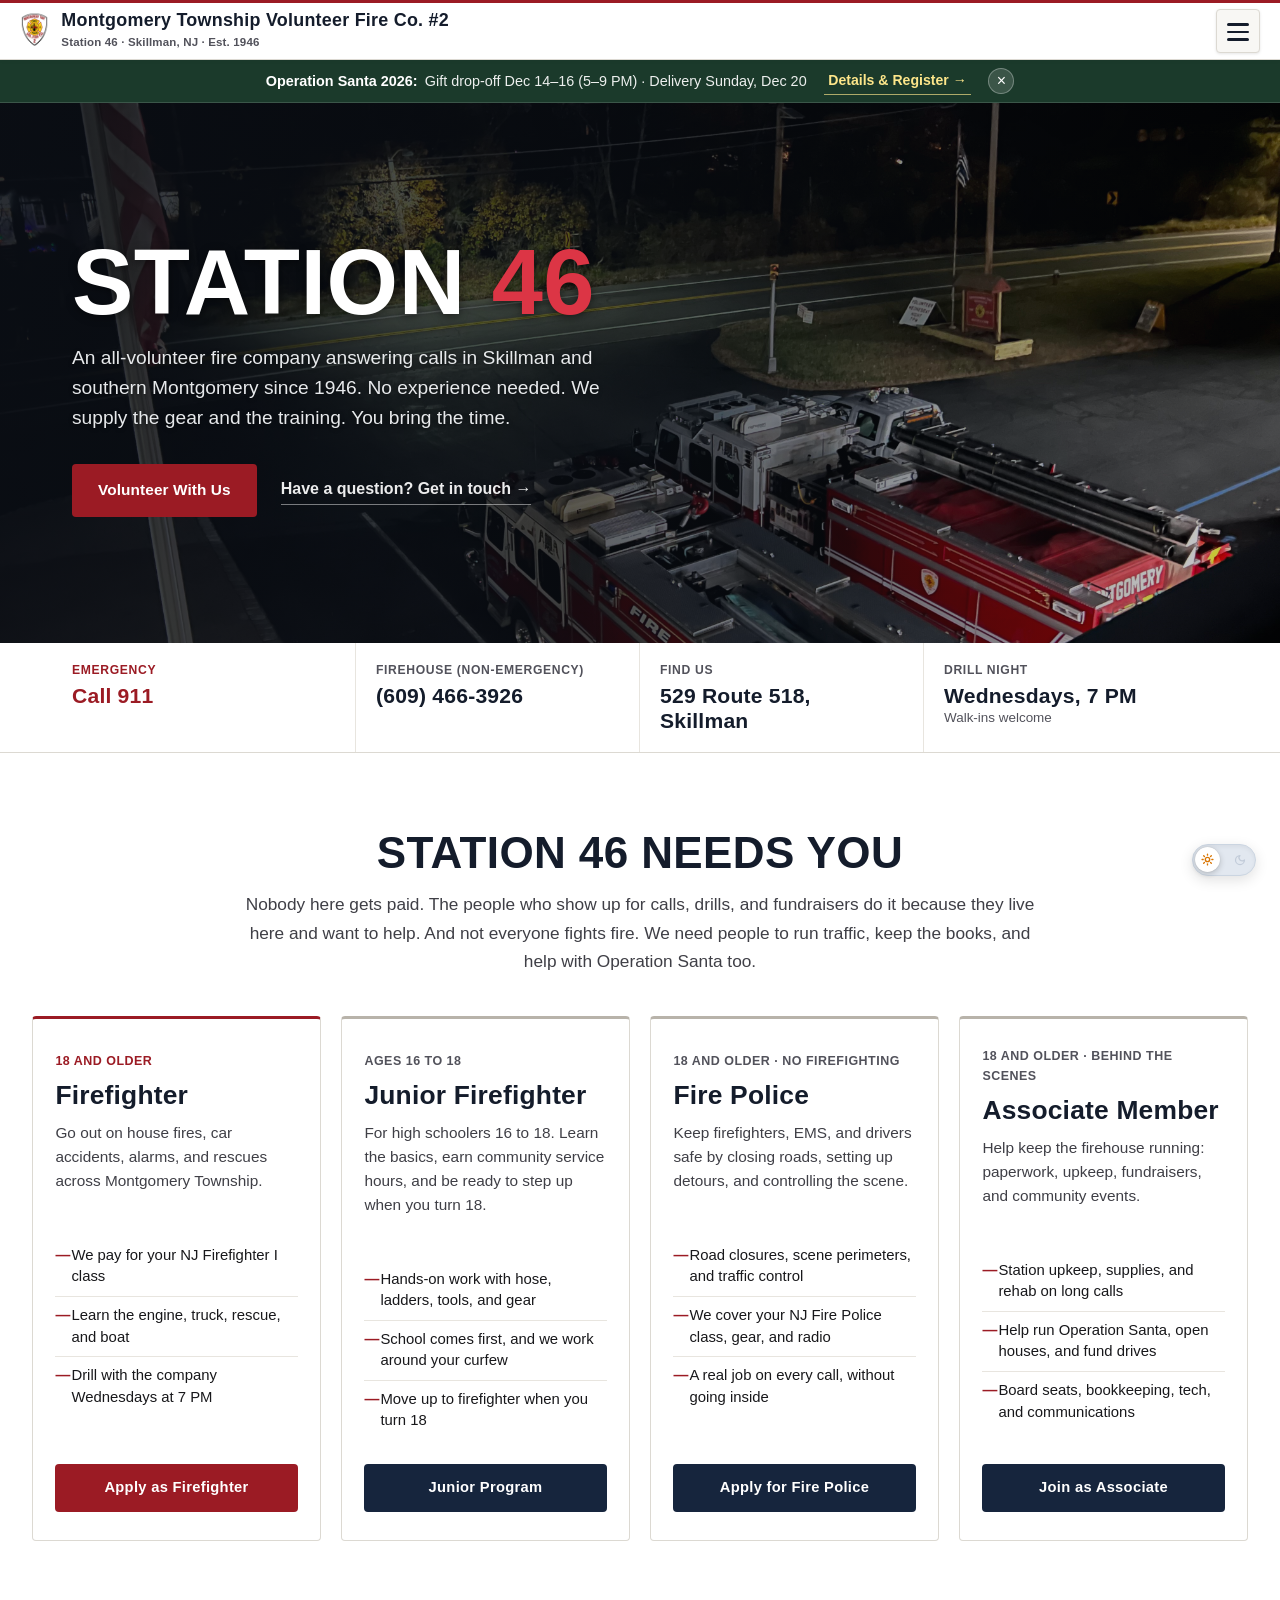
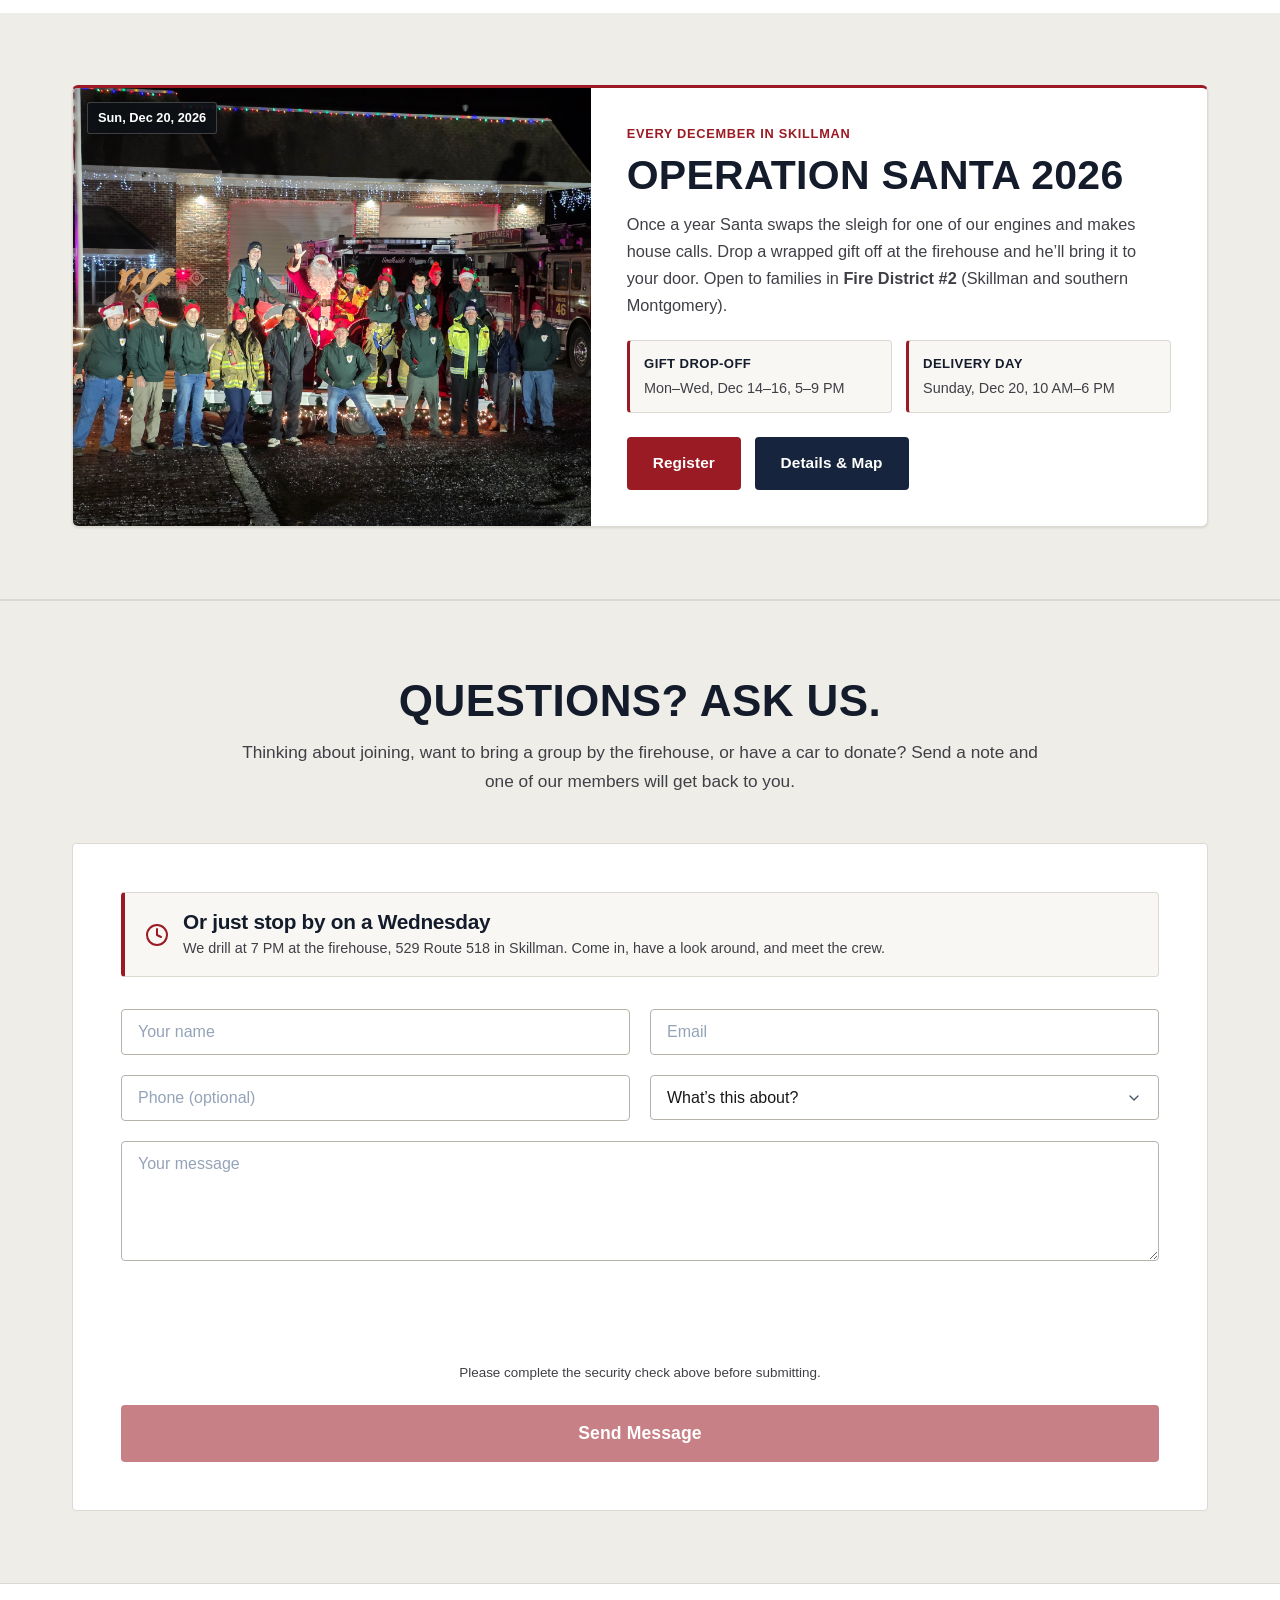
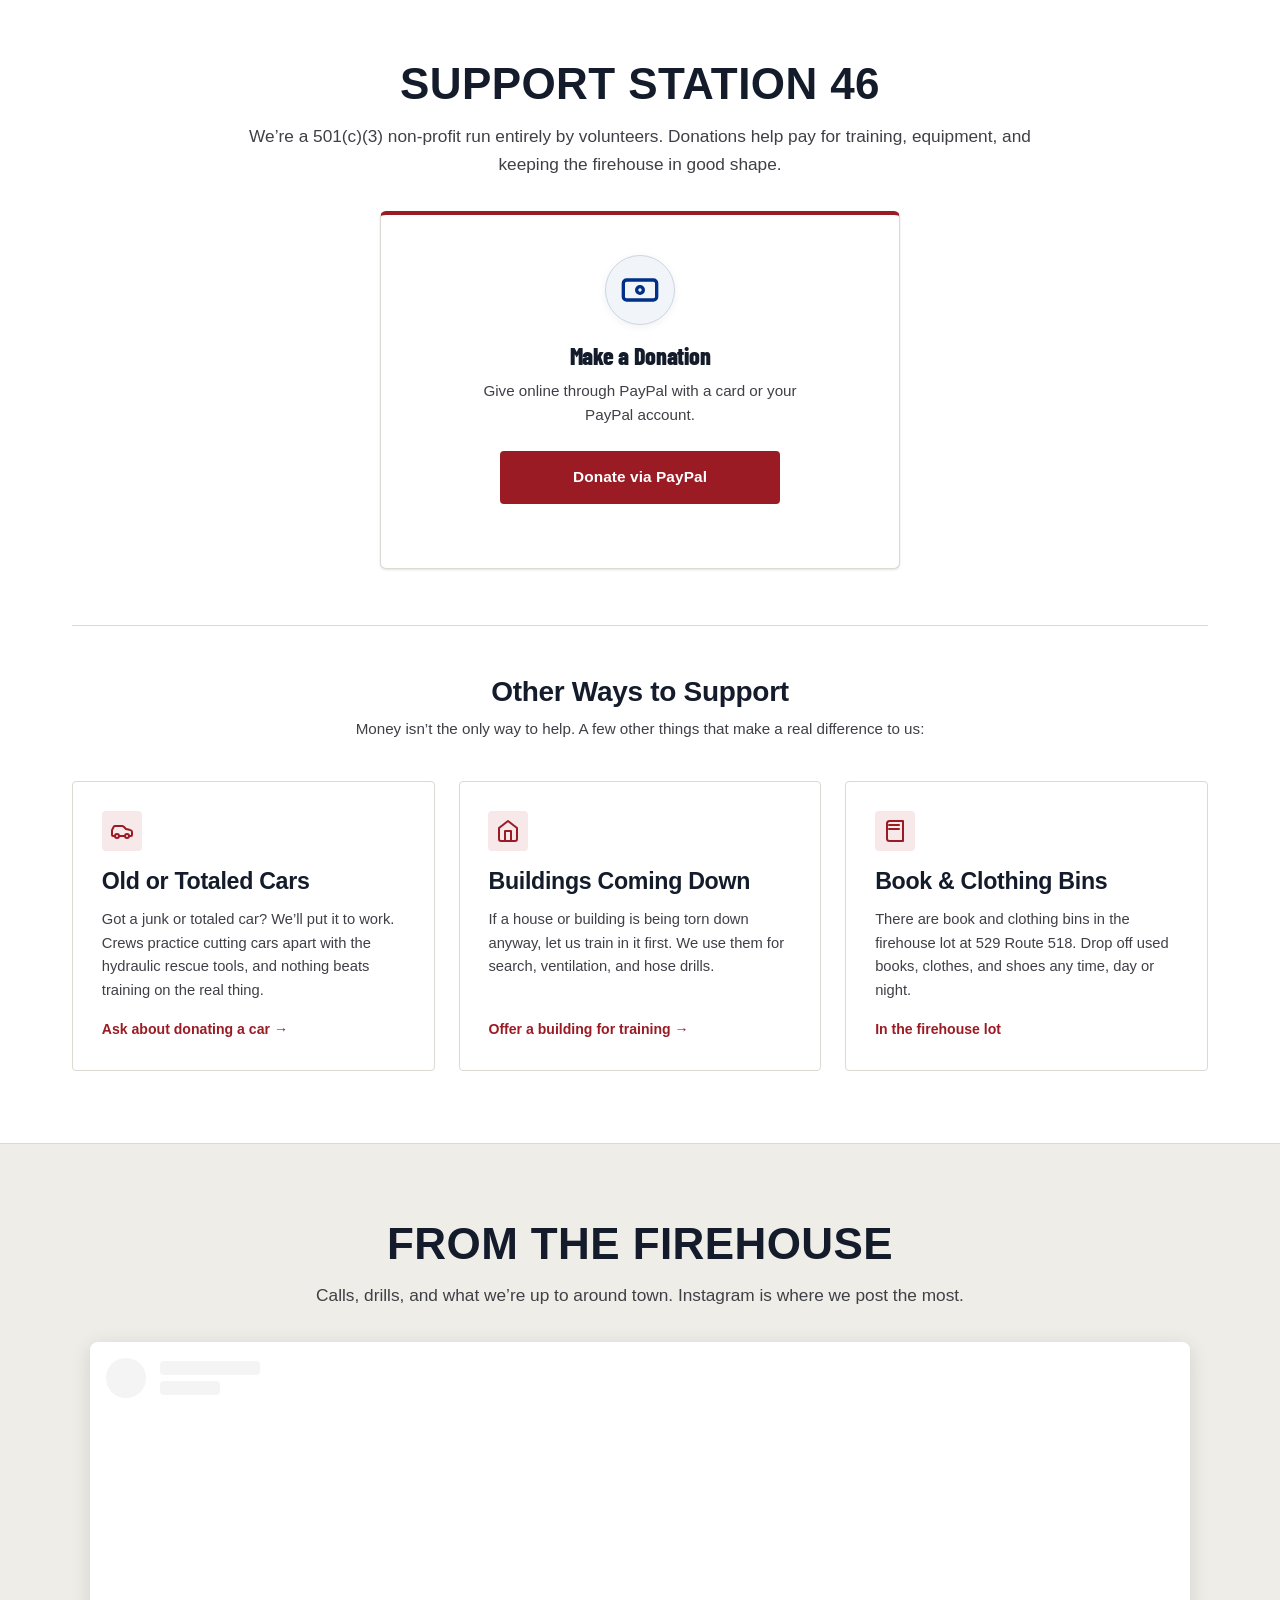
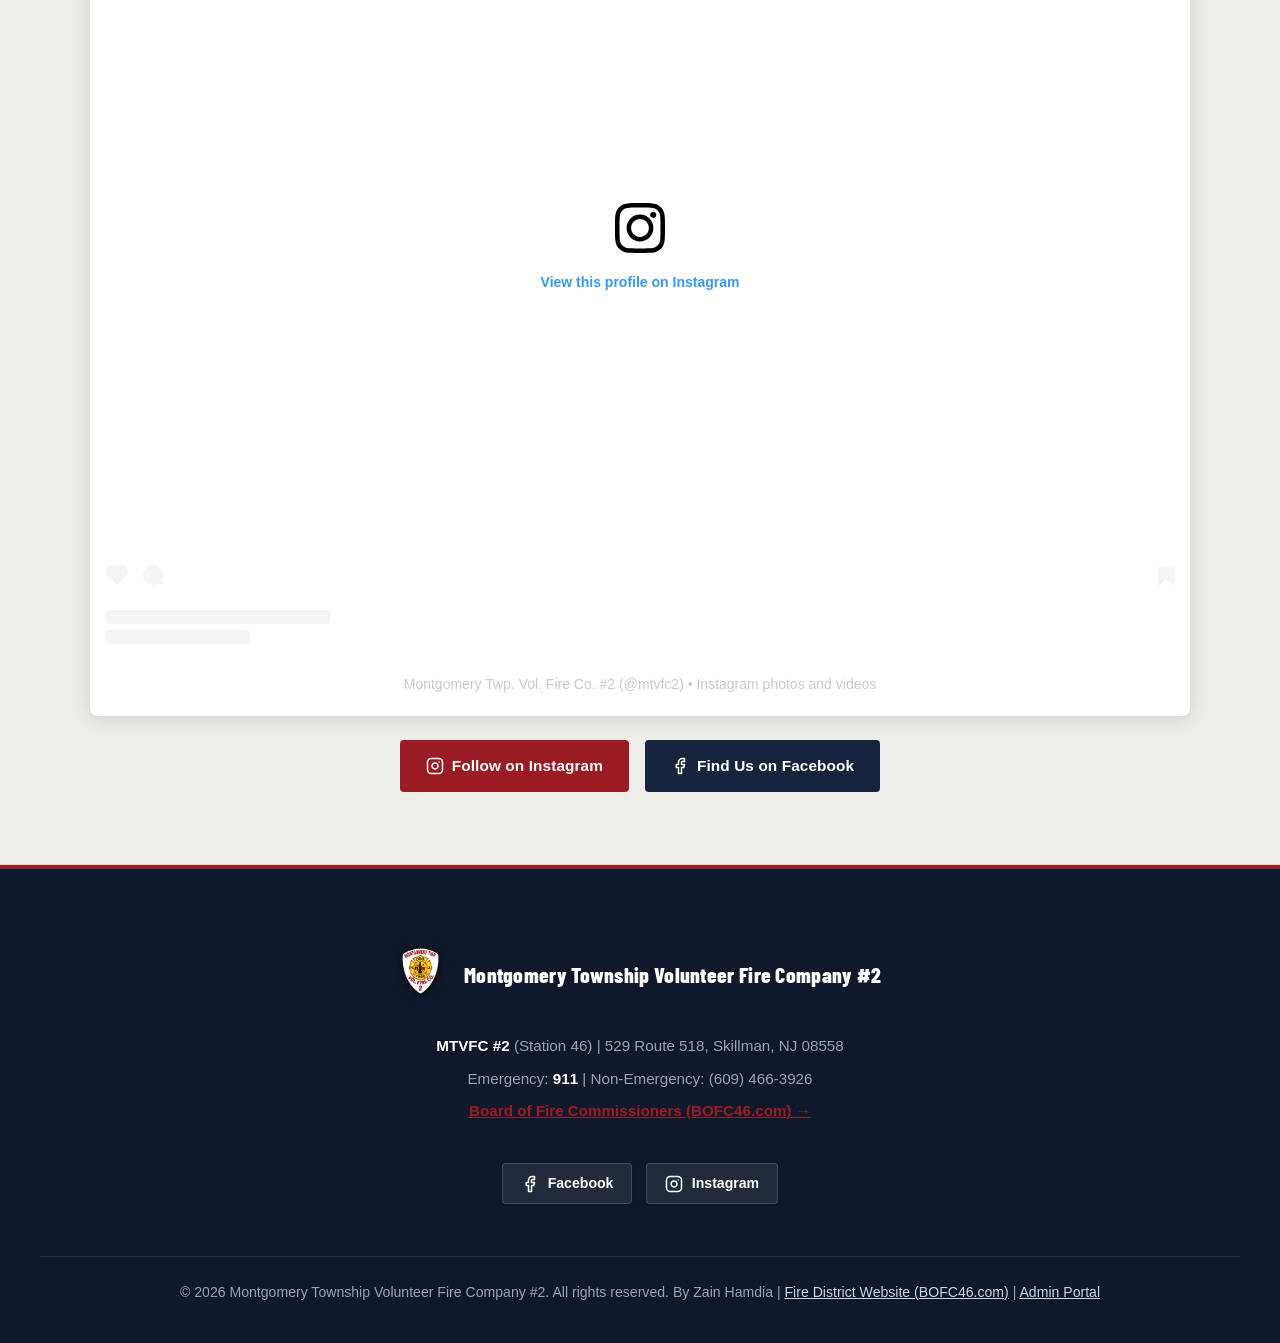
==== commit 9ed76a6b: "Temporarily comment out Cloudflare Turnstile visitor gate" ====
--- a/index.html
+++ b/index.html
@@ -50,6 +50,7 @@
             } catch(e) {}
         })();
     </script>
+    <!-- Cloudflare Turnstile visitor gate temporarily commented out
     <style id="turnstile-gate-critical-css">
         html.turnstile-gate-locked, html.turnstile-gate-locked body { overflow: hidden !important; height: 100% !important; }
         html.turnstile-gate-locked body > *:not(#station46-turnstile-gate) { display: none !important; visibility: hidden !important; pointer-events: none !important; }
@@ -78,6 +79,7 @@
             }
         })();
     </script>
+    -->
     <link rel="stylesheet" href="styles.css?v=140">
     <script src="https://challenges.cloudflare.com/turnstile/v0/api.js?render=explicit" async defer data-turnstile-api="true"></script>
 </head>
@@ -515,7 +517,7 @@
         <div class="theme-switch-tooltip" id="theme-switch-tooltip">Switch to Dark Mode</div>
     </div>
 
-    <script src="script.js?v=136"></script>
+    <script src="script.js?v=137"></script>
 
 
 </body></html>
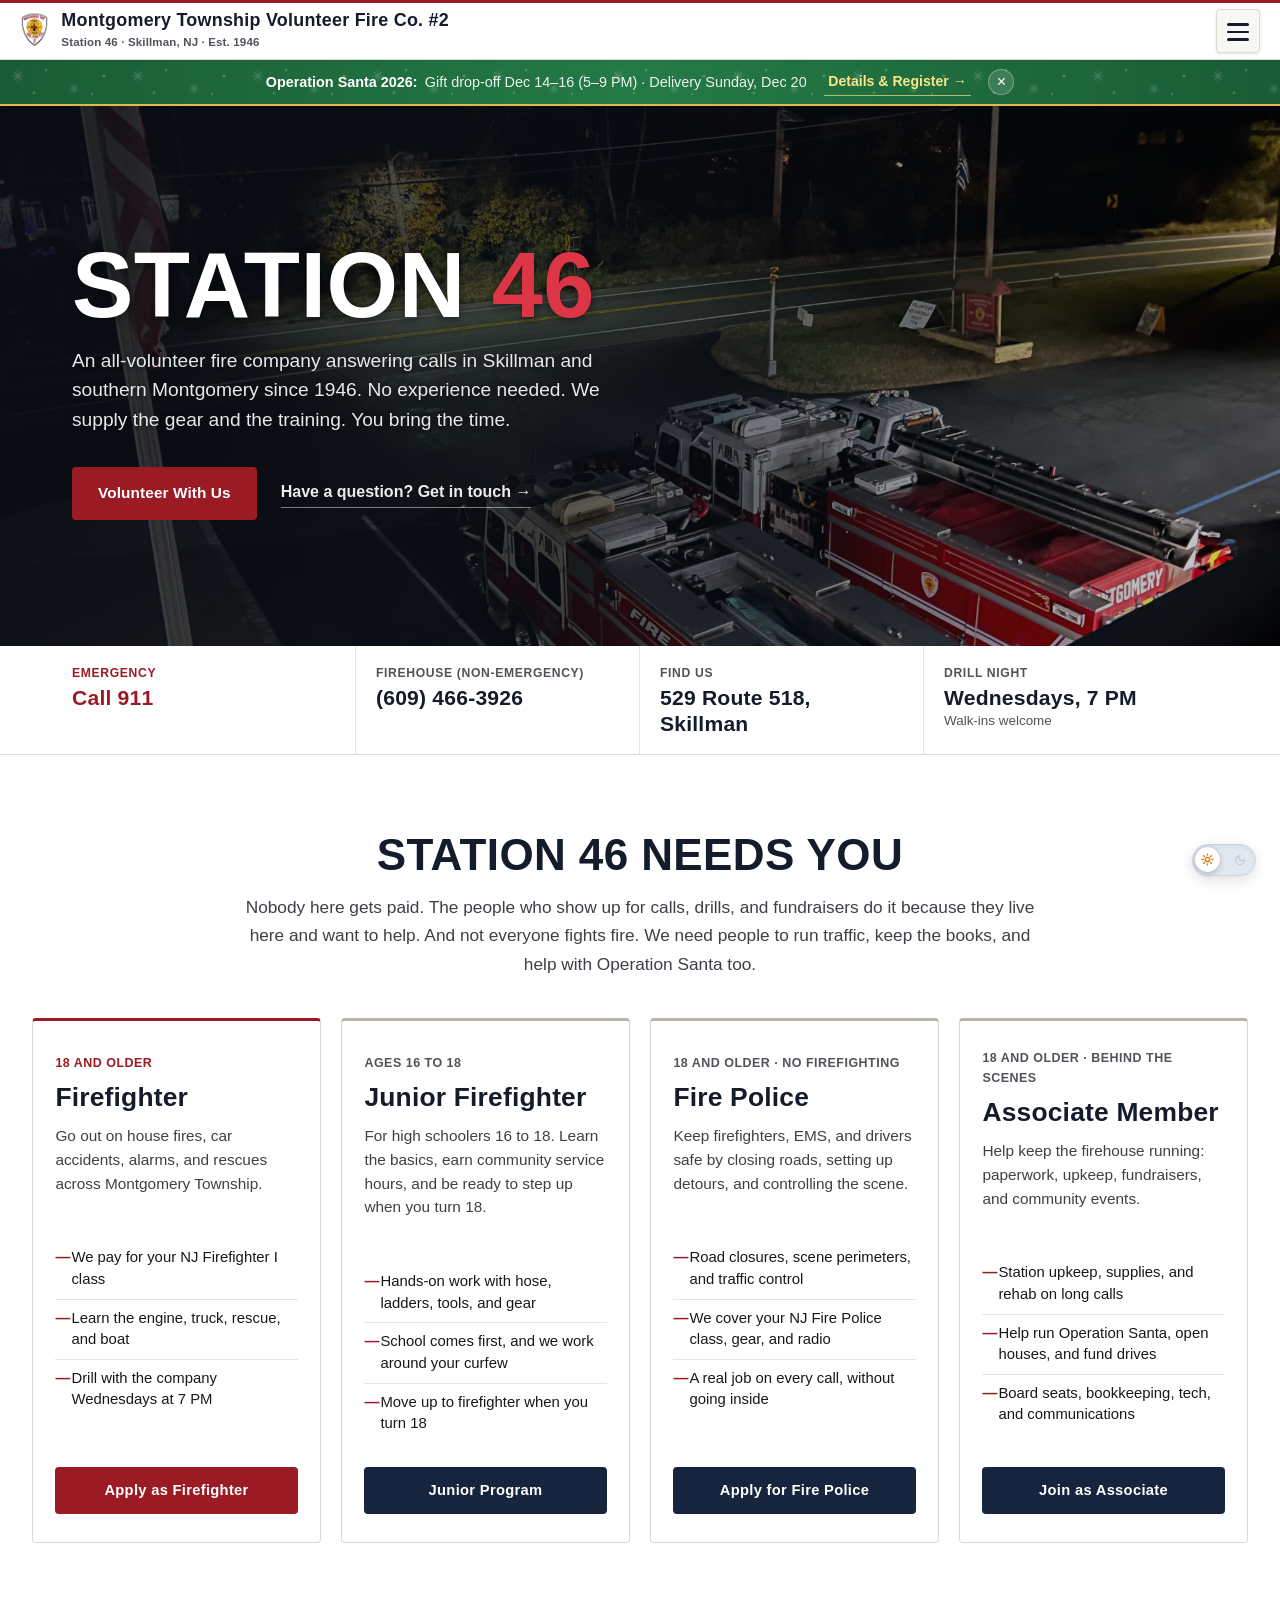
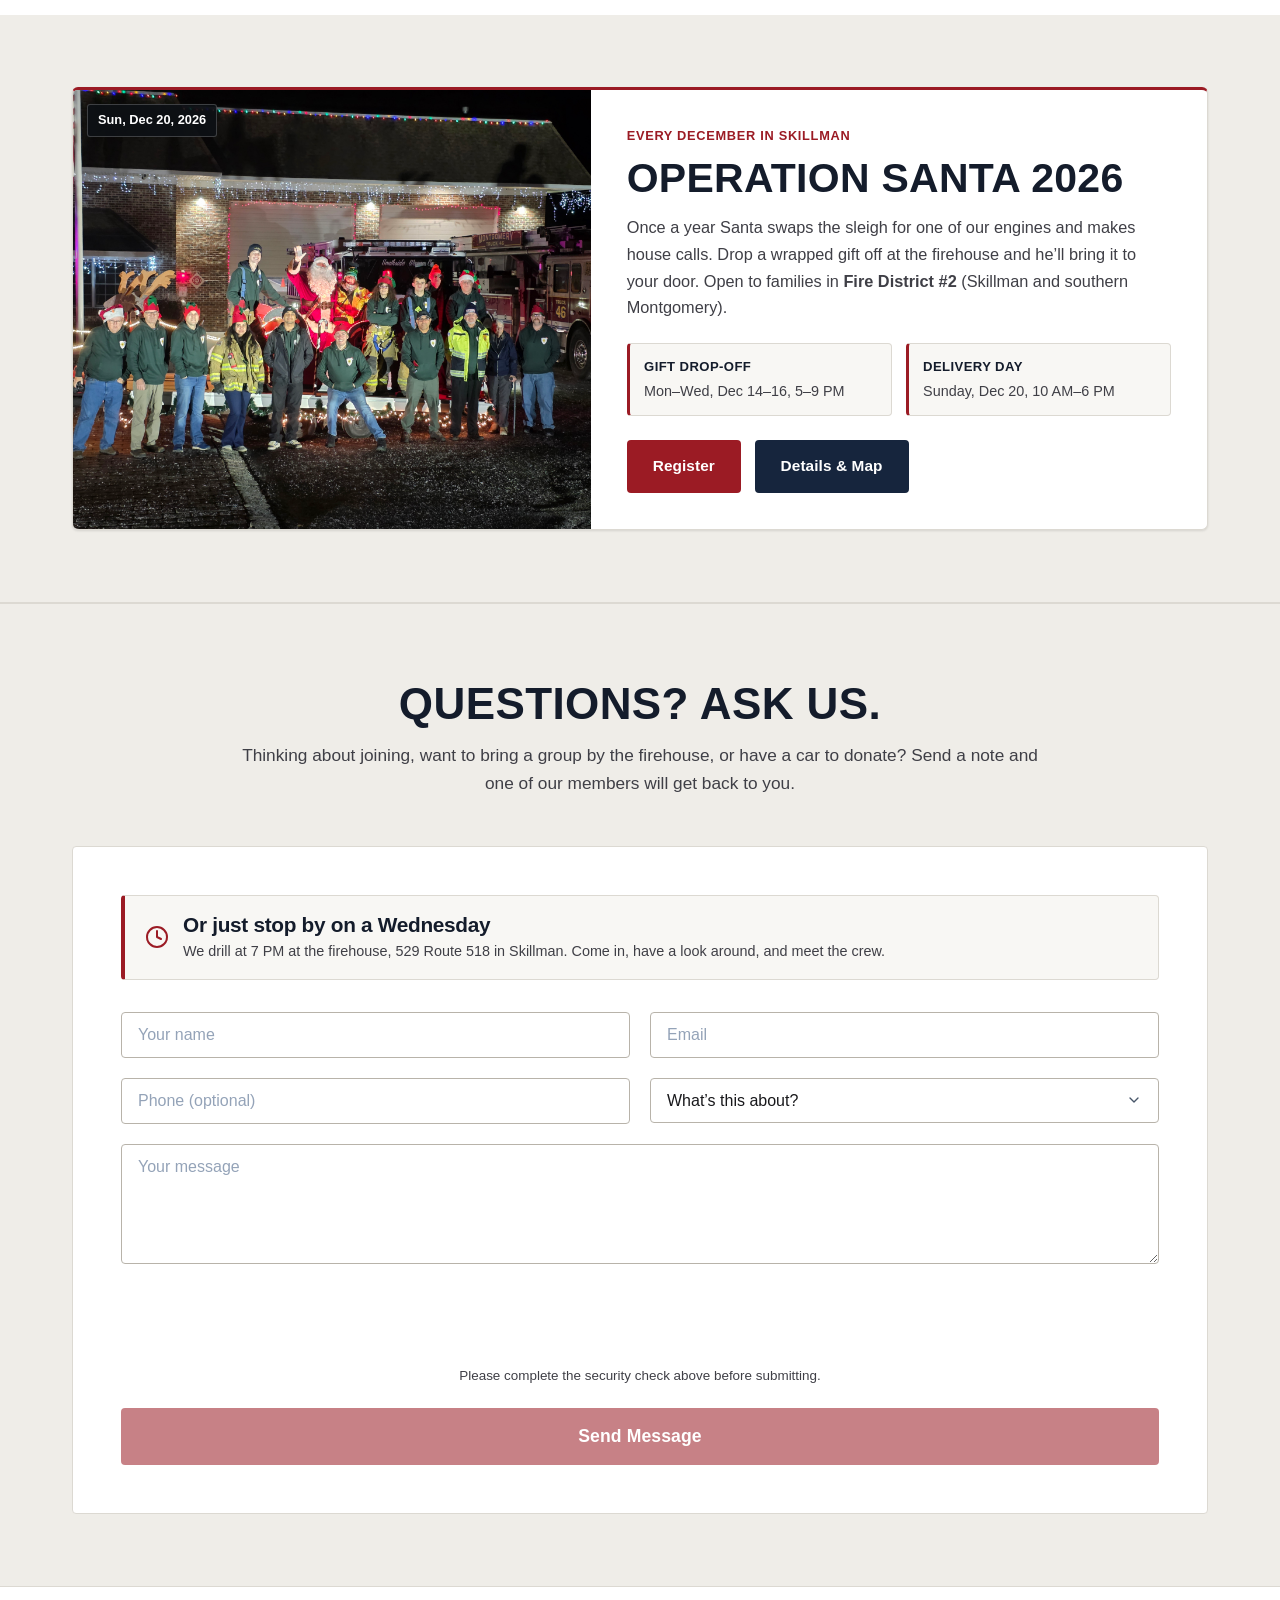
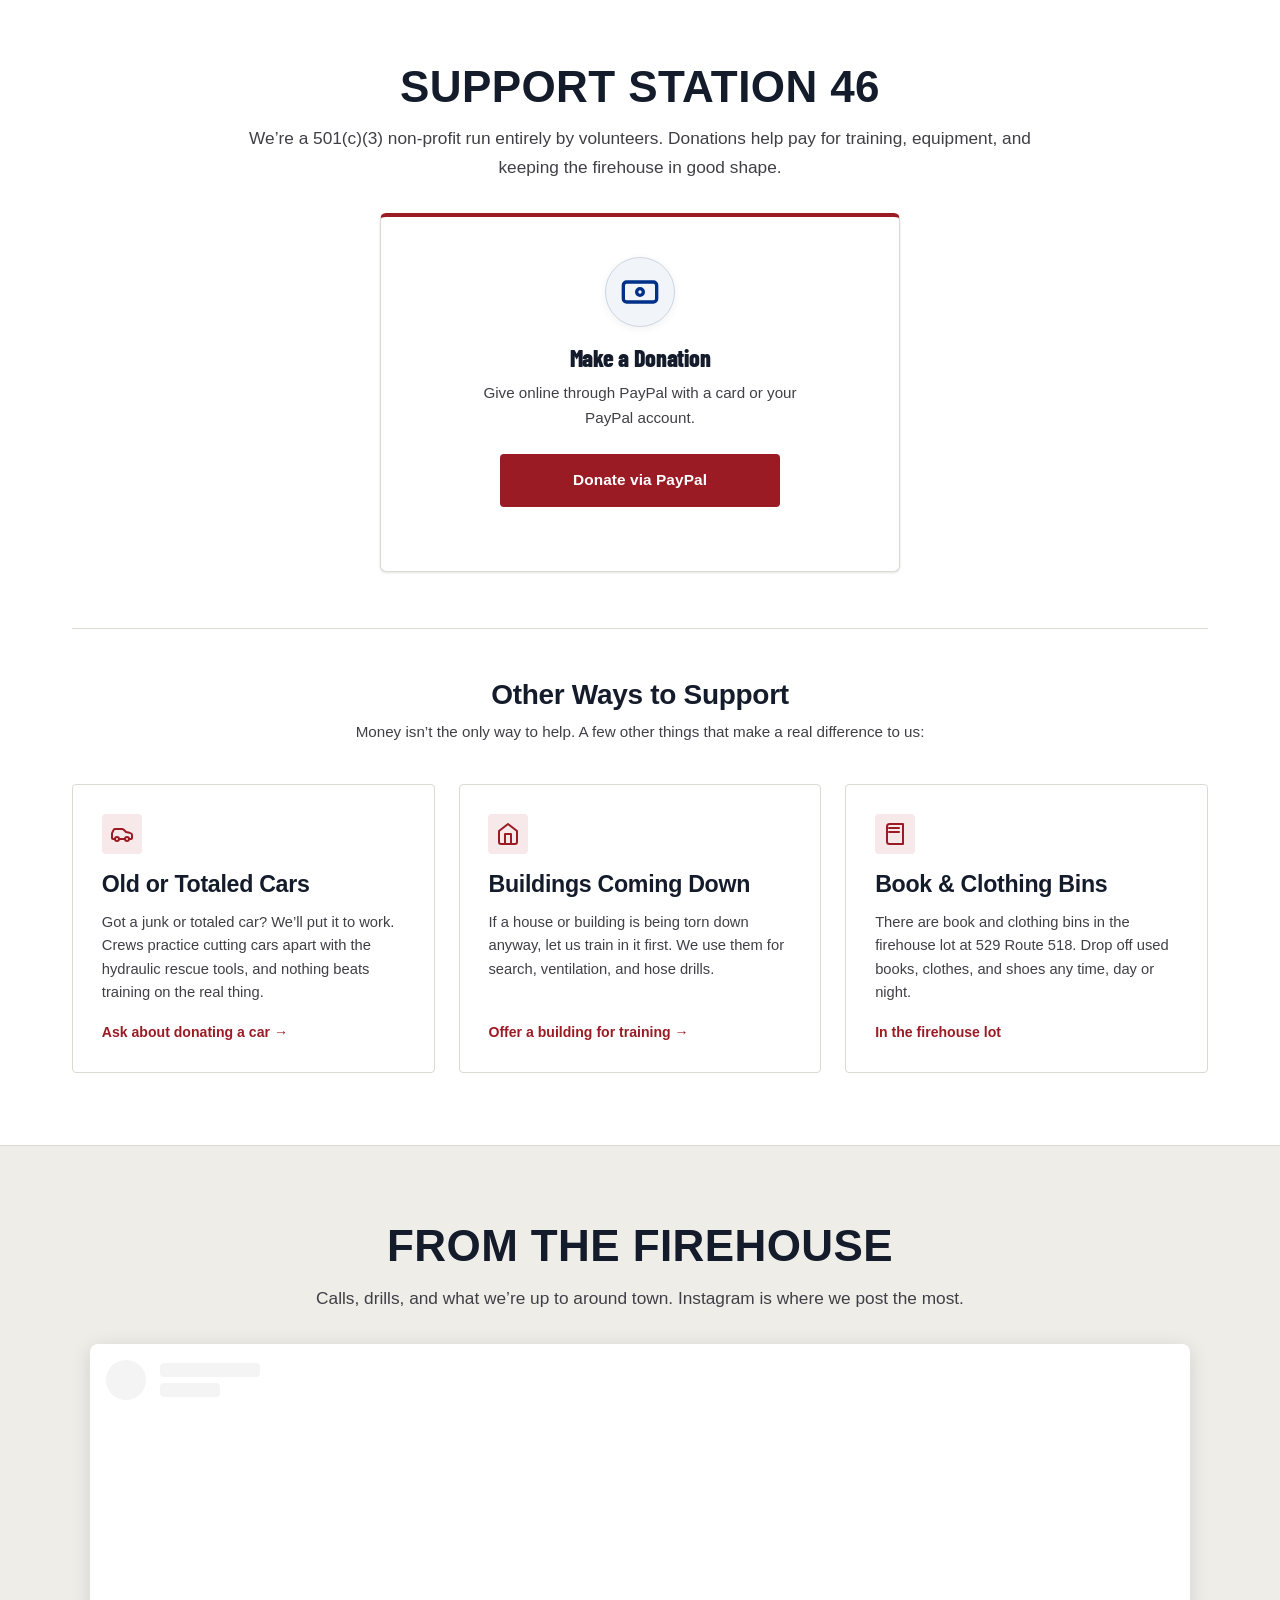
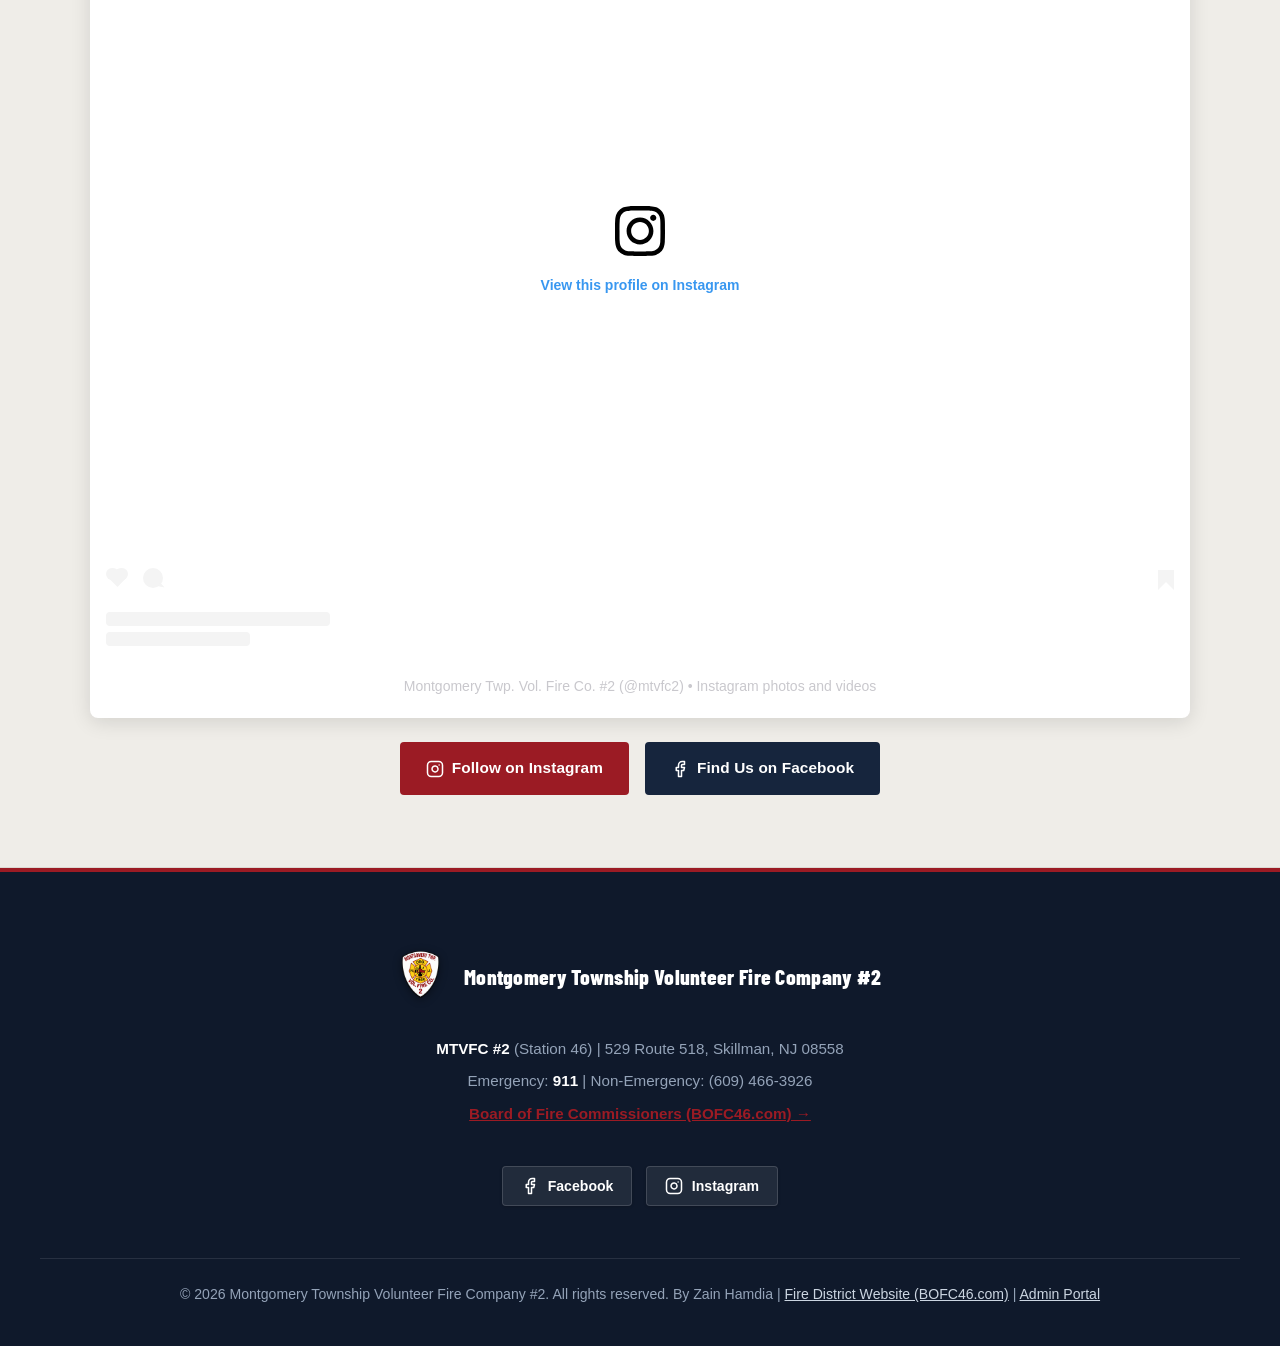
==== commit d592c8f1: "Brighten Operation Santa bar and add subtle Christmas decorations" ====
--- a/index.html
+++ b/index.html
@@ -80,7 +80,7 @@
         })();
     </script>
     -->
-    <link rel="stylesheet" href="styles.css?v=140">
+    <link rel="stylesheet" href="styles.css?v=141">
     <script src="https://challenges.cloudflare.com/turnstile/v0/api.js?render=explicit" async defer data-turnstile-api="true"></script>
 </head>
 <body>
@@ -121,11 +121,23 @@
     <div id="station46-announcement-bar" class="santa-announcement-bar announcement-theme-green announcement-pos-below-nav" role="region" aria-label="Site Announcement">
         <div class="santa-announcement-inner">
             <span class="santa-announcement-text">
+                <span class="santa-bar-holly" aria-hidden="true">
+                    <svg width="20" height="16" viewBox="0 0 24 20" fill="none" xmlns="http://www.w3.org/2000/svg">
+                        <path d="M12 11C9 7 4.5 6.5 2 8.5C3.5 11.5 6.5 13.5 11.5 12.5" fill="#4ade80" stroke="#14532d" stroke-width="1"/>
+                        <path d="M12 11C15 7 19.5 6.5 22 8.5C20.5 11.5 17.5 13.5 12.5 12.5" fill="#22c55e" stroke="#14532d" stroke-width="1"/>
+                        <circle cx="12" cy="11.5" r="2.2" fill="#ef4444"/>
+                        <circle cx="9.8" cy="13.2" r="1.8" fill="#dc2626"/>
+                        <circle cx="14.2" cy="13.2" r="1.8" fill="#dc2626"/>
+                    </svg>
+                </span>
                 <strong>Operation Santa 2026:</strong>
                 <span class="announcement-message">Gift drop-off Dec 14&ndash;16 (5&ndash;9 PM) &middot; Delivery Sunday, Dec 20</span>
             </span>
             <div class="santa-announcement-links">
                 <a href="santa.html" class="santa-announcement-cta">Details &amp; Register &rarr;</a>
+                <span class="santa-bar-flake" aria-hidden="true">
+                    <svg width="14" height="14" viewBox="0 0 24 24" fill="none" stroke="currentColor" stroke-width="2" stroke-linecap="round" stroke-linejoin="round"><line x1="12" y1="2" x2="12" y2="22"></line><line x1="2" y1="12" x2="22" y2="12"></line><line x1="4.93" y1="4.93" x2="19.07" y2="19.07"></line><line x1="19.07" y1="4.93" x2="4.93" y2="19.07"></line></svg>
+                </span>
             </div>
         </div>
     </div>
--- a/styles.css
+++ b/styles.css
@@ -11958,12 +11958,31 @@
     background: var(--fire-red-dark);
 }
 
-/* Slim, grounded announcement strip (less visual noise at top of page) */
+/* Slim, grounded announcement strip with subtle festive touches for Operation Santa */
 .santa-announcement-bar,
 .santa-announcement-bar.announcement-theme-green {
-    background: #1b3a2b;
-    border-bottom: 1px solid rgba(255, 255, 255, 0.14);
-    padding: 0.45rem 1.25rem;
+    background-color: #1f6b3e;
+    background-image:
+        url("data:image/svg+xml,%3Csvg xmlns='http://www.w3.org/2000/svg' width='120' height='44' viewBox='0 0 120 44'%3E%3Cg fill='none' stroke='%23ffffff' stroke-opacity='0.14' stroke-width='1.1' stroke-linecap='round'%3E%3Cpath d='M18 11v10M13 16h10M14.5 12.5l7 7M21.5 12.5l-7 7'/%3E%3Cpath d='M74 25v8M70 29h8M71.2 26.2l5.6 5.6M76.8 26.2l-5.6 5.6'/%3E%3Ccircle cx='46' cy='10' r='1.3' fill='%23ffffff' fill-opacity='0.18' stroke='none'/%3E%3Ccircle cx='104' cy='16' r='1.6' fill='%23fde68a' fill-opacity='0.24' stroke='none'/%3E%3Ccircle cx='92' cy='34' r='1.2' fill='%23ffffff' fill-opacity='0.16' stroke='none'/%3E%3Ccircle cx='34' cy='33' r='1.4' fill='%23fde68a' fill-opacity='0.2' stroke='none'/%3E%3C/g%3E%3C/svg%3E"),
+        linear-gradient(90deg, #1a5c35 0%, #247a46 50%, #1a5c35 100%);
+    background-repeat: repeat, no-repeat;
+    border-bottom: 2px solid #e5b84b;
+    padding: 0.5rem 1.25rem;
+}
+
+.santa-bar-holly {
+    display: inline-flex;
+    align-items: center;
+    flex-shrink: 0;
+    margin-right: 2px;
+}
+
+.santa-bar-flake {
+    display: inline-flex;
+    align-items: center;
+    flex-shrink: 0;
+    color: rgba(255, 255, 255, 0.72);
+    margin-left: 2px;
 }
 
 .santa-announcement-bar.announcement-theme-red {
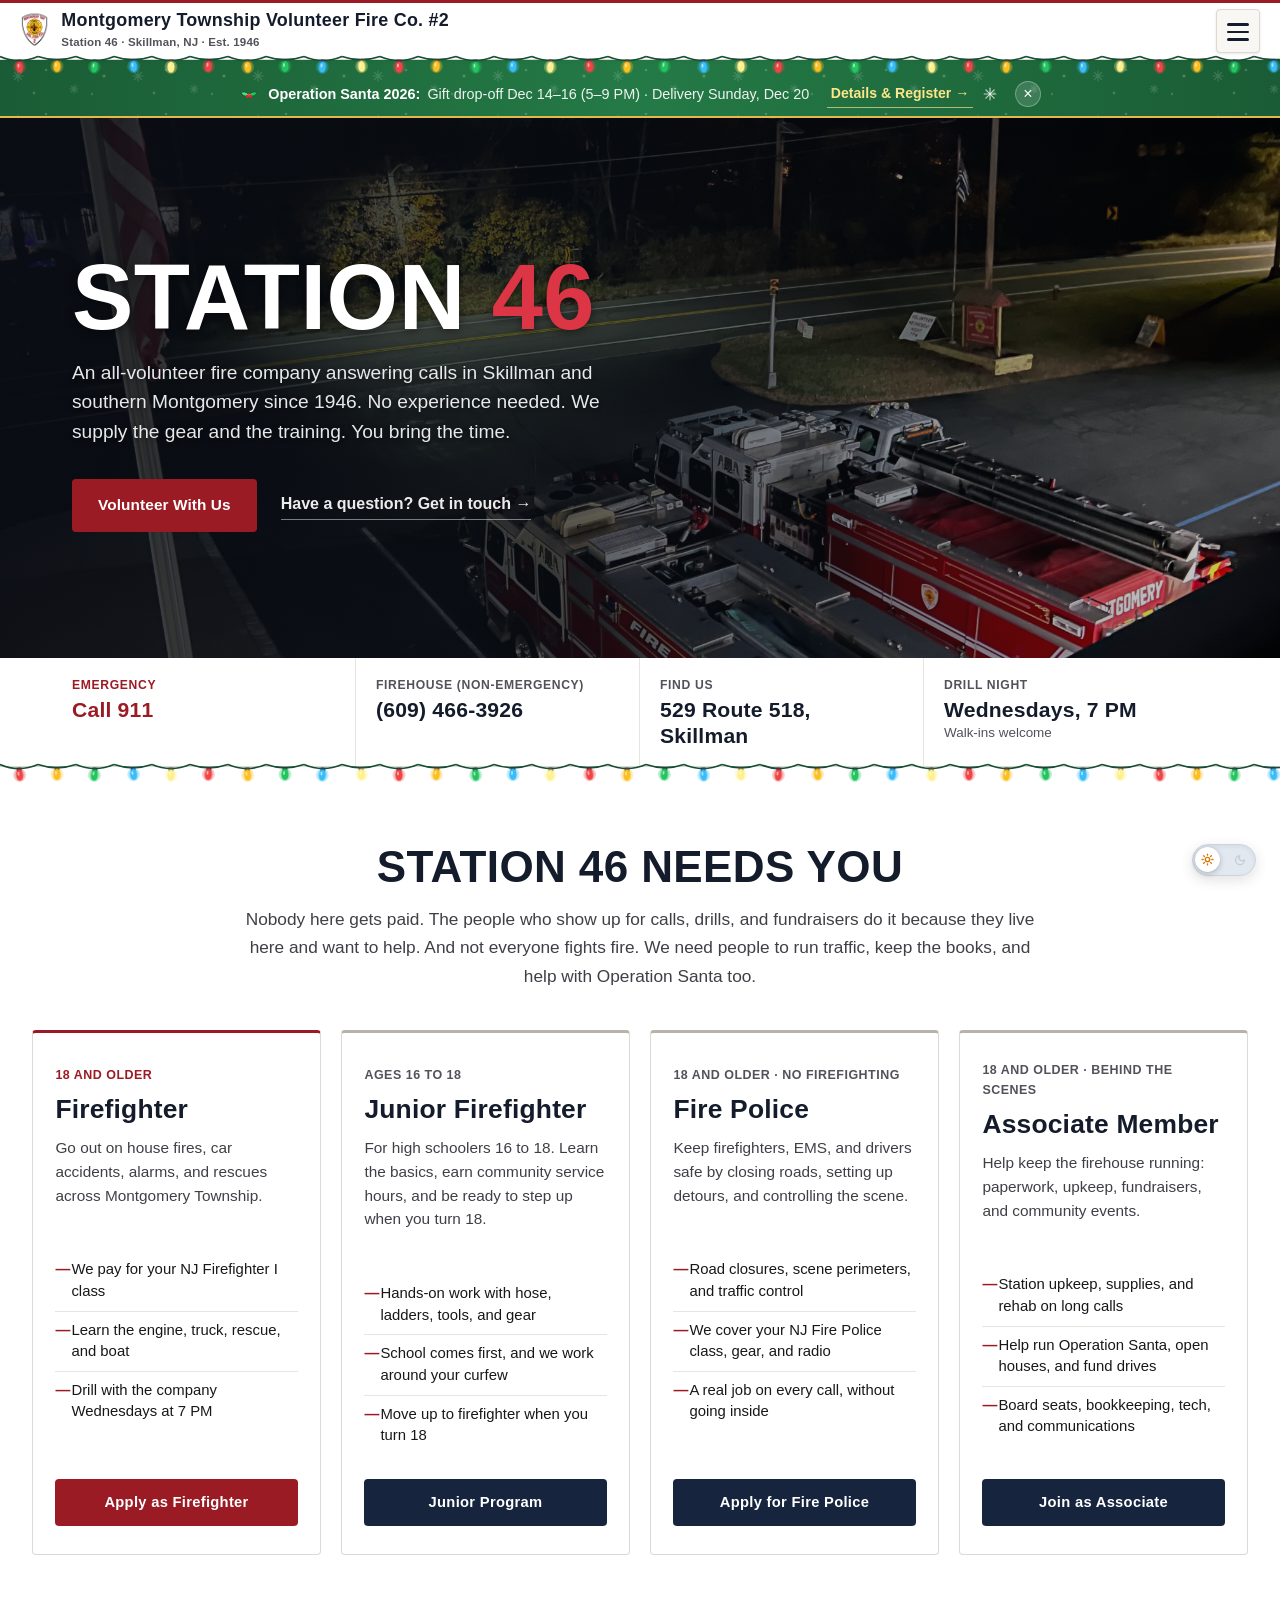
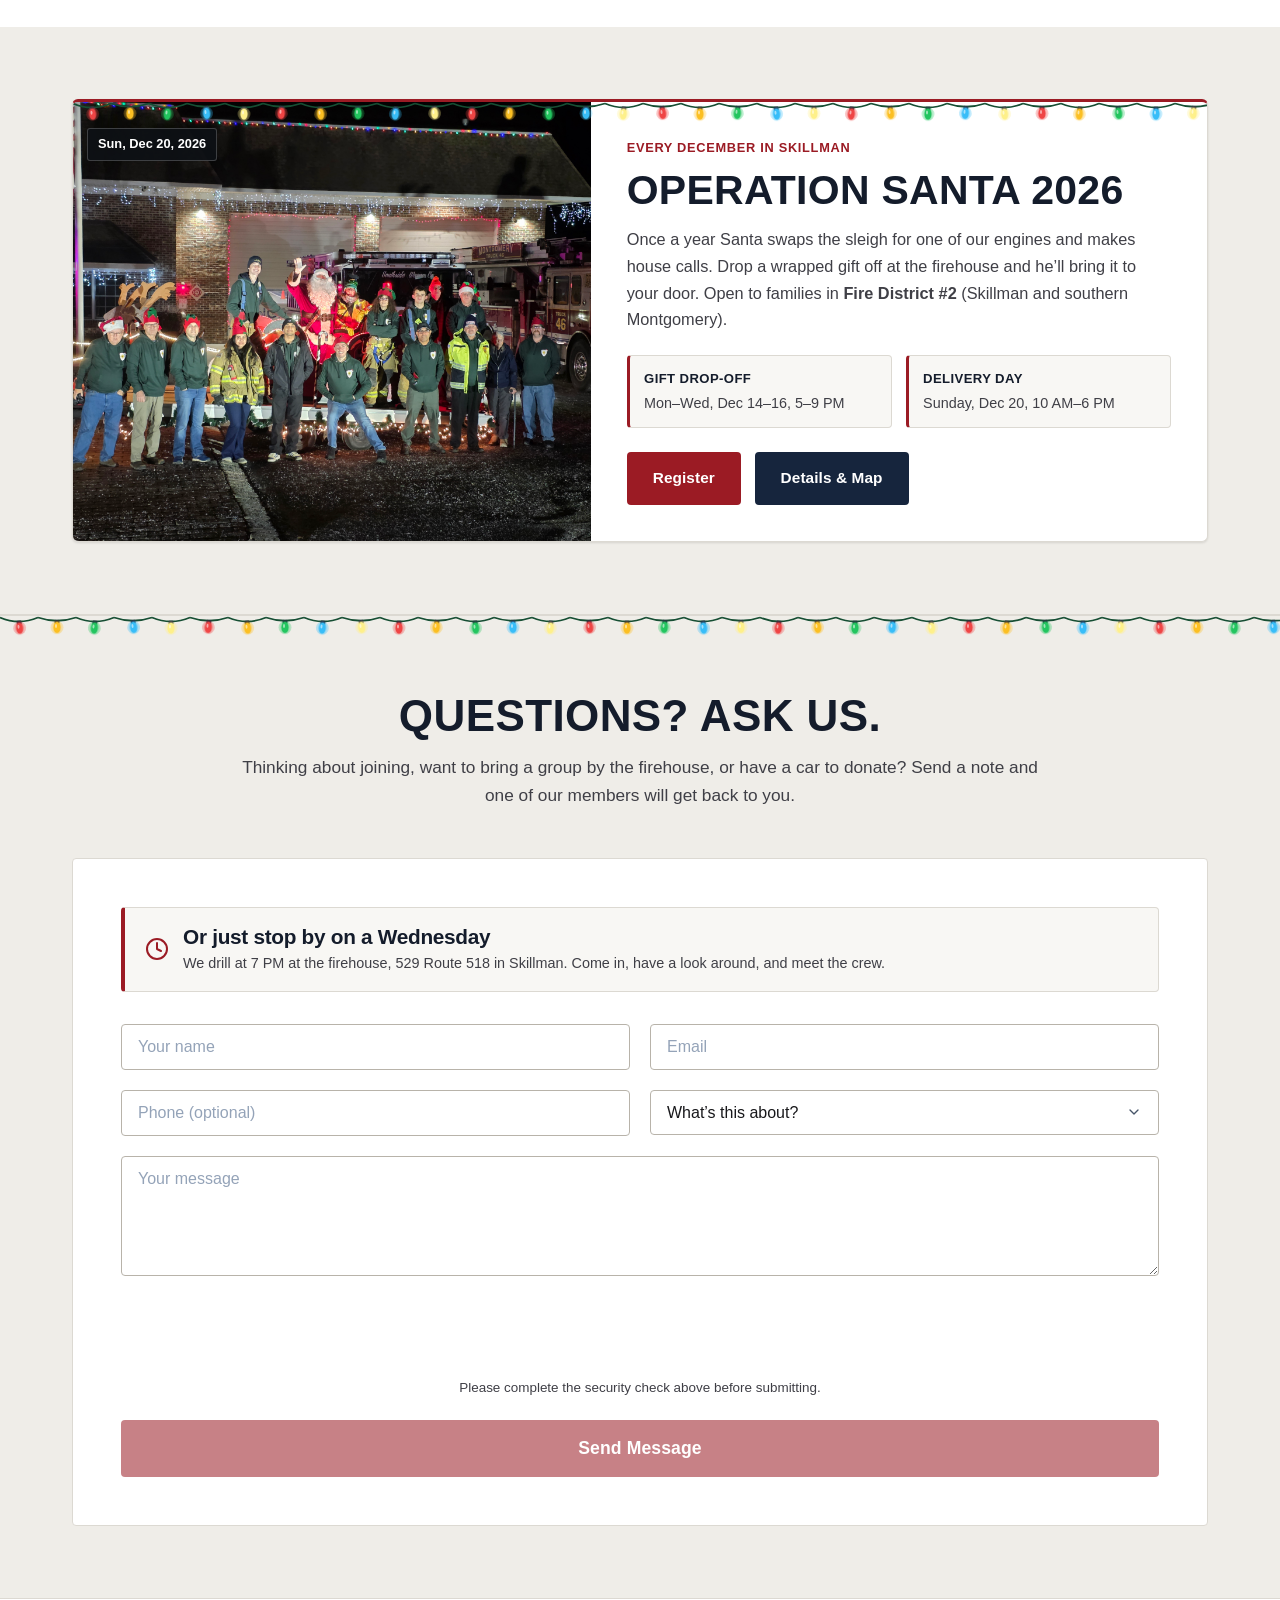
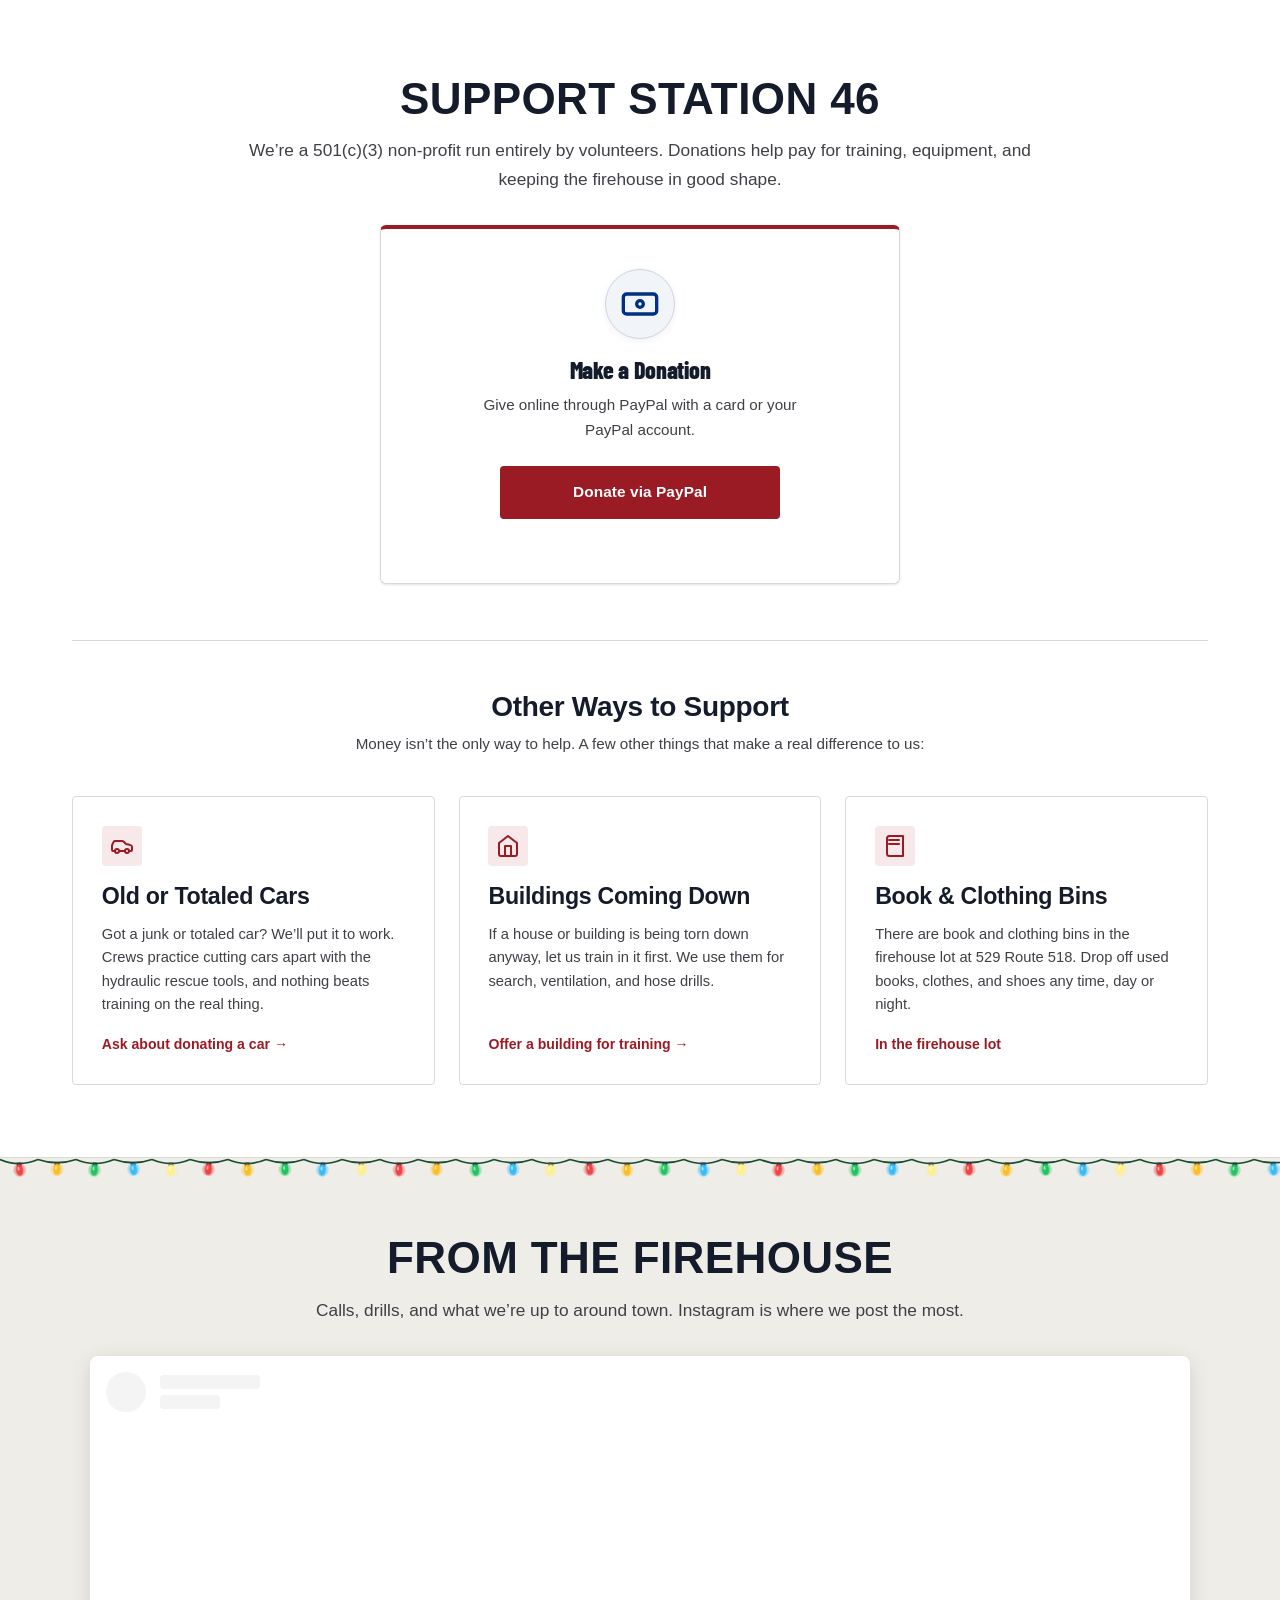
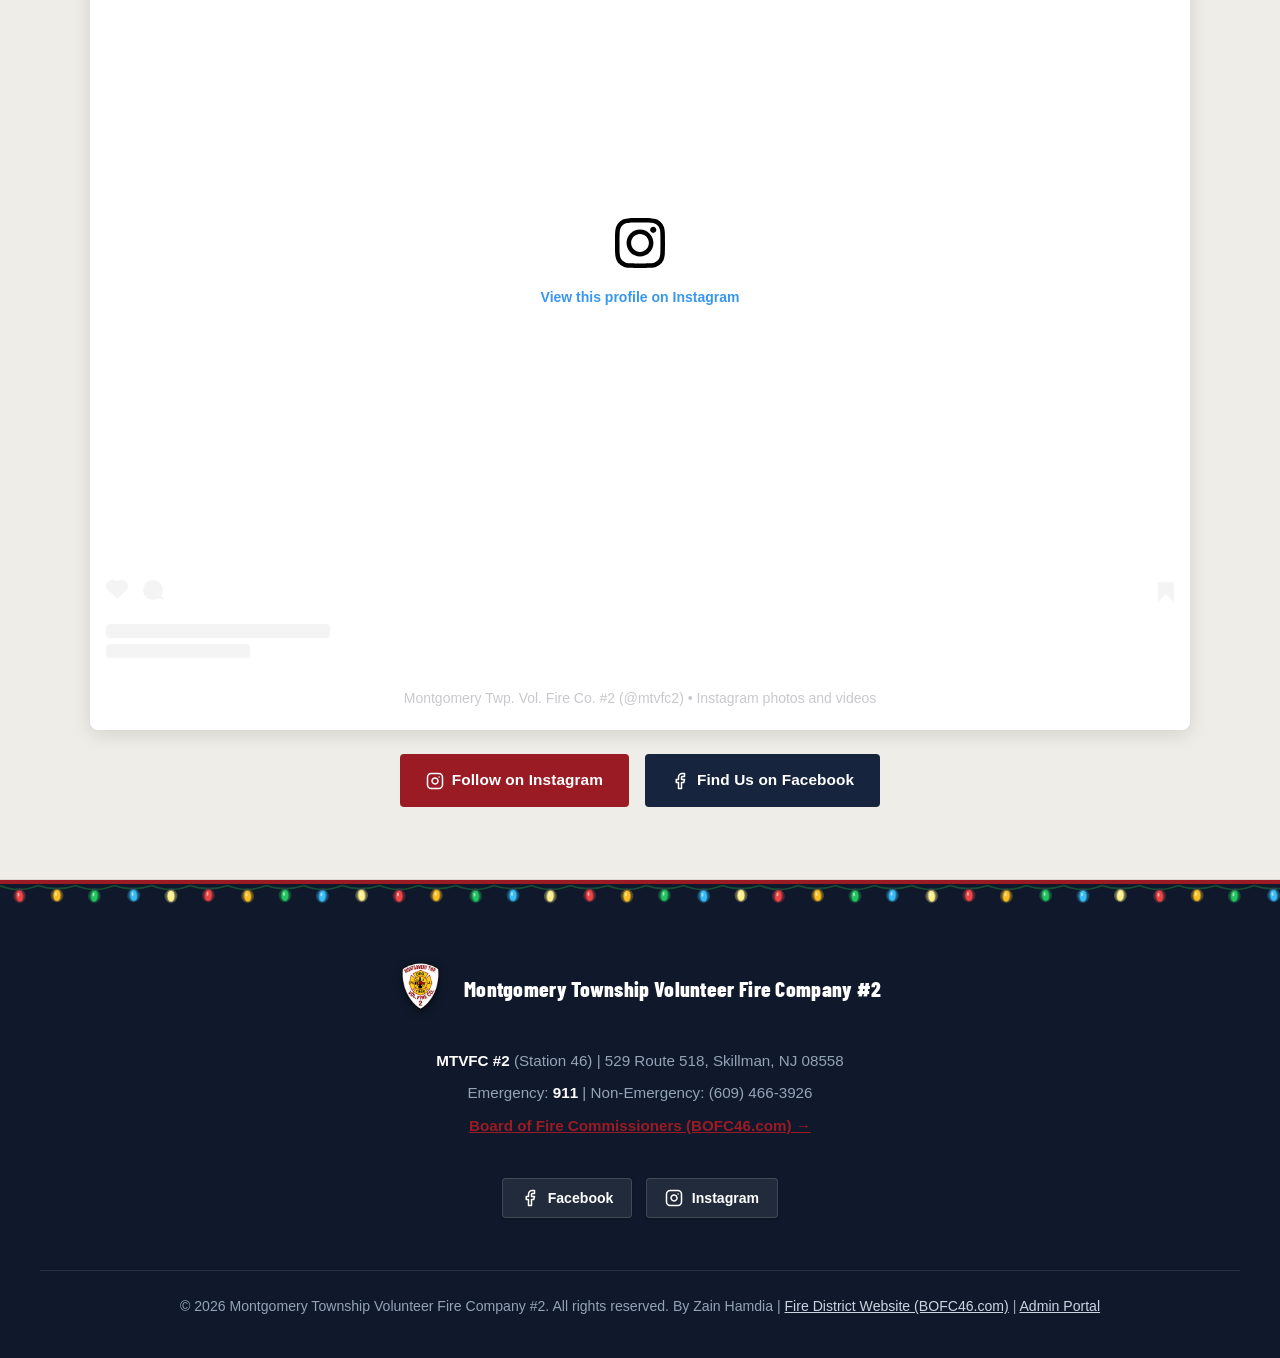
==== commit 1c6fe346: "Add admin-toggleable Christmas lights around the website" ====
--- a/index.html
+++ b/index.html
@@ -80,7 +80,7 @@
         })();
     </script>
     -->
-    <link rel="stylesheet" href="styles.css?v=141">
+    <link rel="stylesheet" href="styles.css?v=143">
     <script src="https://challenges.cloudflare.com/turnstile/v0/api.js?render=explicit" async defer data-turnstile-api="true"></script>
 </head>
 <body>
@@ -529,7 +529,7 @@
         <div class="theme-switch-tooltip" id="theme-switch-tooltip">Switch to Dark Mode</div>
     </div>
 
-    <script src="script.js?v=137"></script>
+    <script src="script.js?v=139"></script>
 
 
 </body></html>
--- a/styles.css
+++ b/styles.css
@@ -12264,12 +12264,17 @@
 .role-card.role-firefighter .role-badge-tag,
 .role-card.role-junior .role-badge-tag,
 .role-card.role-police .role-badge-tag,
-.role-card.role-associate .role-badge-tag {
-    background: transparent;
-    border: none;
-    padding: 0;
+.role-card.role-associate .role-badge-tag,
+:root[data-theme="dark"] .role-card .role-badge-tag,
+:root[data-theme="dark"] .role-card.role-firefighter .role-badge-tag,
+:root[data-theme="dark"] .role-card.role-junior .role-badge-tag,
+:root[data-theme="dark"] .role-card.role-police .role-badge-tag,
+:root[data-theme="dark"] .role-card.role-associate .role-badge-tag {
+    background: transparent !important;
+    border: none !important;
+    padding: 0 !important;
     margin-bottom: 0.45rem;
-    color: var(--text-muted);
+    color: var(--text-muted) !important;
     font-family: var(--font-body);
     font-size: 0.78rem;
     font-weight: 700;
@@ -12278,11 +12283,11 @@
 }
 
 .role-card.role-firefighter .role-badge-tag {
-    color: var(--fire-red);
+    color: var(--fire-red) !important;
 }
 
 :root[data-theme="dark"] .role-card.role-firefighter .role-badge-tag {
-    color: #f87171;
+    color: #f87171 !important;
 }
 
 @media (prefers-color-scheme: dark) {
@@ -12469,3 +12474,164 @@
         border-bottom: none;
     }
 }
+
+
+/* ==========================================================================
+   Site-Wide Holiday C9 Christmas Lights (Admin Toggleable)
+   ========================================================================== */
+
+.s46-xmas-strand {
+    display: block;
+    width: 100%;
+    height: 24px;
+    pointer-events: none;
+    user-select: none;
+    overflow: hidden;
+    line-height: 0;
+}
+
+/* Navbar eaves strand hangs right beneath the sticky navbar */
+.navbar {
+    overflow: visible;
+}
+
+.nav-dropdown-menu {
+    z-index: 1006;
+}
+
+.s46-xmas-strand-navbar {
+    position: absolute;
+    left: 0;
+    right: 0;
+    bottom: -20px;
+    height: 24px;
+    z-index: 997;
+}
+
+body.menu-open .s46-xmas-strand-navbar {
+    display: none;
+}
+
+body.s46-lights-navbar .santa-announcement-bar.announcement-pos-below-nav {
+    padding-top: 1.25rem;
+    padding-bottom: 0.5rem;
+}
+
+/* Section, strip, card & footer strands */
+.station-strip.has-s46-xmas-lights,
+.santa-promo-card.has-s46-xmas-lights,
+.section.dark-alt.has-s46-xmas-lights,
+footer.has-s46-xmas-lights {
+    position: relative;
+}
+
+.s46-xmas-strand-strip {
+    position: absolute;
+    left: 0;
+    right: 0;
+    bottom: -21px;
+    height: 24px;
+    z-index: 6;
+}
+
+.s46-xmas-strand-card {
+    position: absolute;
+    top: 0;
+    left: 0;
+    right: 0;
+    height: 24px;
+    z-index: 6;
+}
+
+.santa-promo-card.has-s46-xmas-lights .santa-promo-photo-badge {
+    top: 26px;
+}
+
+.s46-xmas-strand-section {
+    position: absolute;
+    top: 0;
+    left: 0;
+    right: 0;
+    height: 24px;
+    z-index: 5;
+}
+
+.s46-xmas-strand-footer {
+    position: absolute;
+    top: 0;
+    left: 0;
+    right: 0;
+    height: 24px;
+    z-index: 5;
+}
+
+@keyframes s46BulbTwinkleA {
+    0%, 100% { opacity: 1; }
+    50% { opacity: 0.58; }
+}
+
+@keyframes s46BulbTwinkleB {
+    0%, 100% { opacity: 0.65; }
+    50% { opacity: 1; }
+}
+
+body.s46-lights-twinkle .s46-bulb-a {
+    animation: s46BulbTwinkleA 2.6s ease-in-out infinite;
+}
+
+body.s46-lights-twinkle .s46-bulb-b {
+    animation: s46BulbTwinkleB 3.1s ease-in-out infinite;
+}
+
+body.s46-lights-twinkle .s46-bulb-c {
+    animation: s46BulbTwinkleA 2.9s ease-in-out 0.9s infinite;
+}
+
+body.s46-lights-twinkle .s46-bulb-d {
+    animation: s46BulbTwinkleB 3.4s ease-in-out 0.5s infinite;
+}
+
+@media (prefers-reduced-motion: reduce) {
+    body.s46-lights-twinkle .s46-bulb-a,
+    body.s46-lights-twinkle .s46-bulb-b,
+    body.s46-lights-twinkle .s46-bulb-c,
+    body.s46-lights-twinkle .s46-bulb-d {
+        animation: none !important;
+    }
+}
+
+/* Admin preview box for Holiday Lights */
+.admin-lights-preview-box {
+    position: relative;
+    background: linear-gradient(180deg, #121822 0%, #1c2533 100%);
+    border: 1px solid var(--border-light);
+    border-radius: 8px;
+    padding: 0 0 1rem 0;
+    margin-bottom: 1.25rem;
+    overflow: hidden;
+}
+
+.admin-lights-preview-header {
+    display: flex;
+    align-items: center;
+    justify-content: space-between;
+    padding: 0.45rem 0.9rem;
+    font-size: 0.75rem;
+    font-weight: 700;
+    text-transform: uppercase;
+    letter-spacing: 0.5px;
+    color: #cbd5e1;
+    background: rgba(0, 0, 0, 0.28);
+    border-bottom: 2px solid var(--fire-red);
+}
+
+.admin-lights-preview-stage {
+    position: relative;
+    min-height: 44px;
+    display: flex;
+    align-items: flex-end;
+    justify-content: center;
+    padding-top: 26px;
+    color: #94a3b8;
+    font-size: 0.82rem;
+}
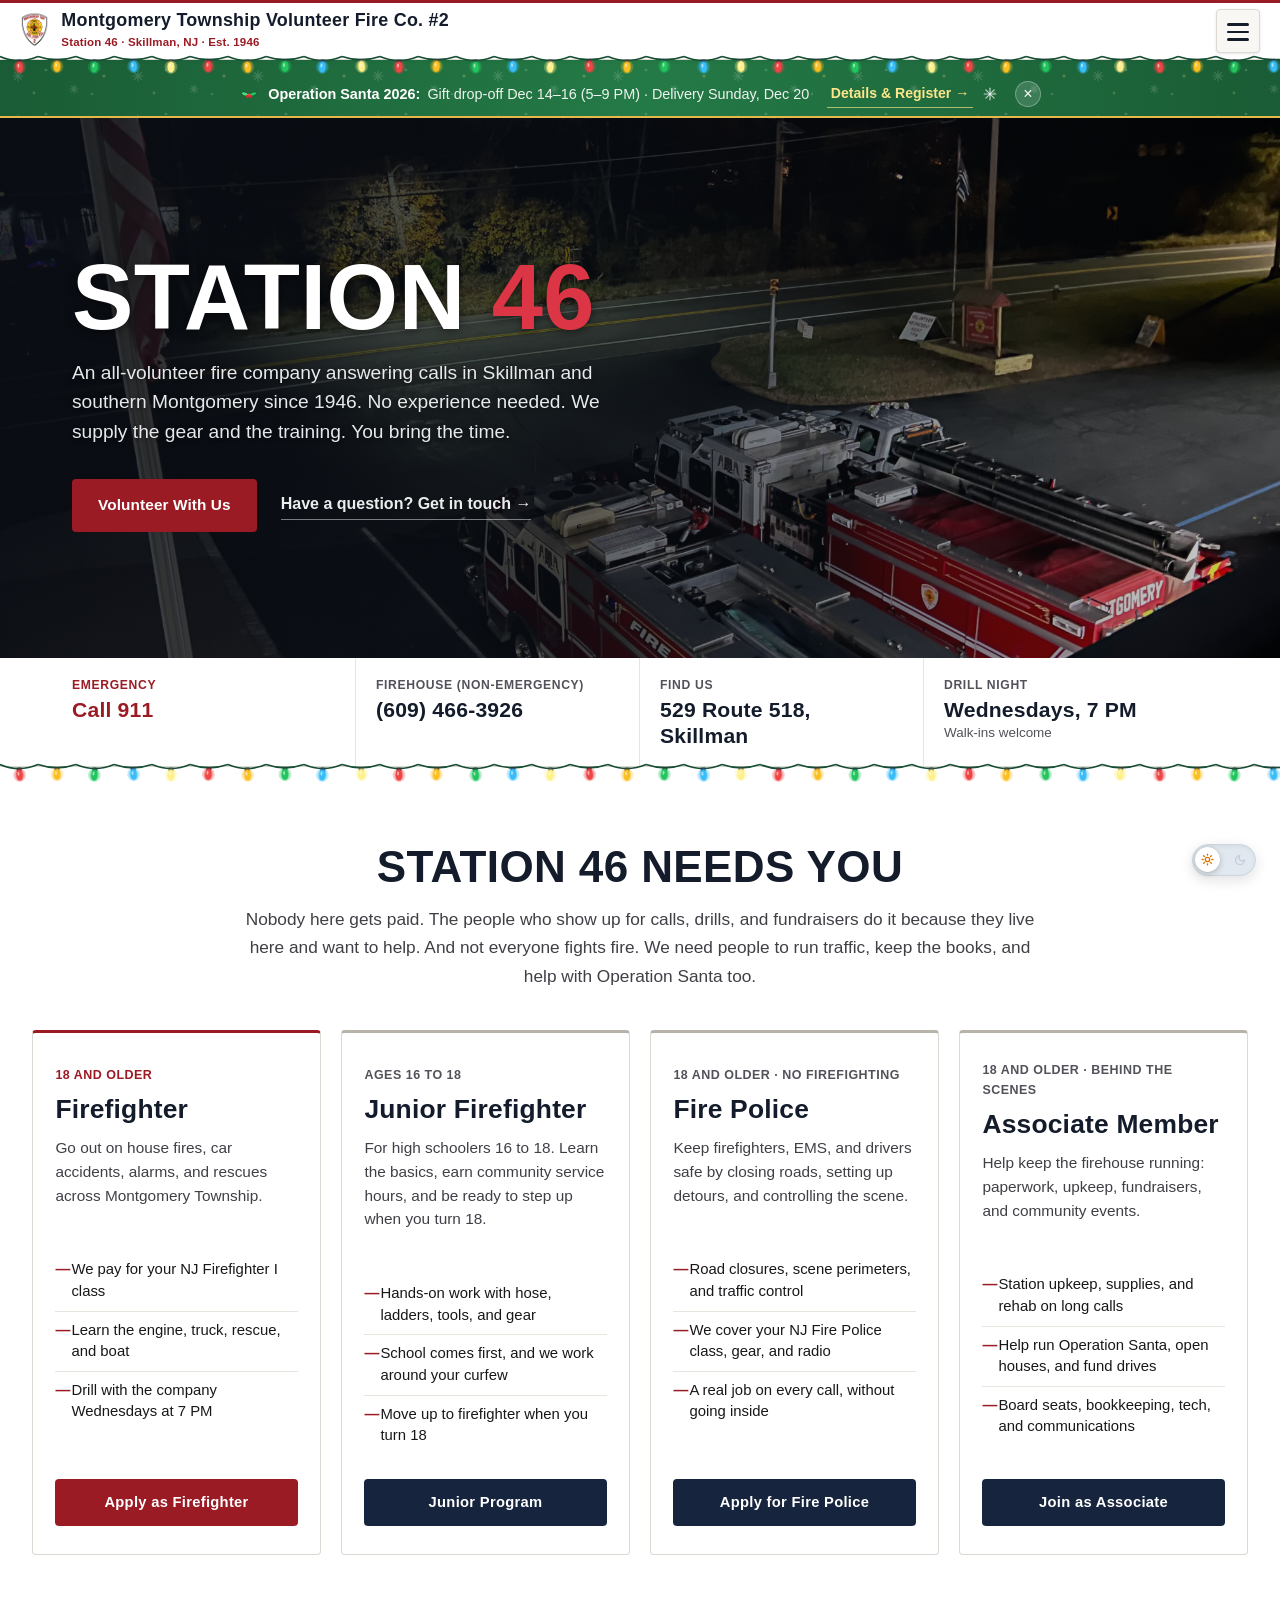
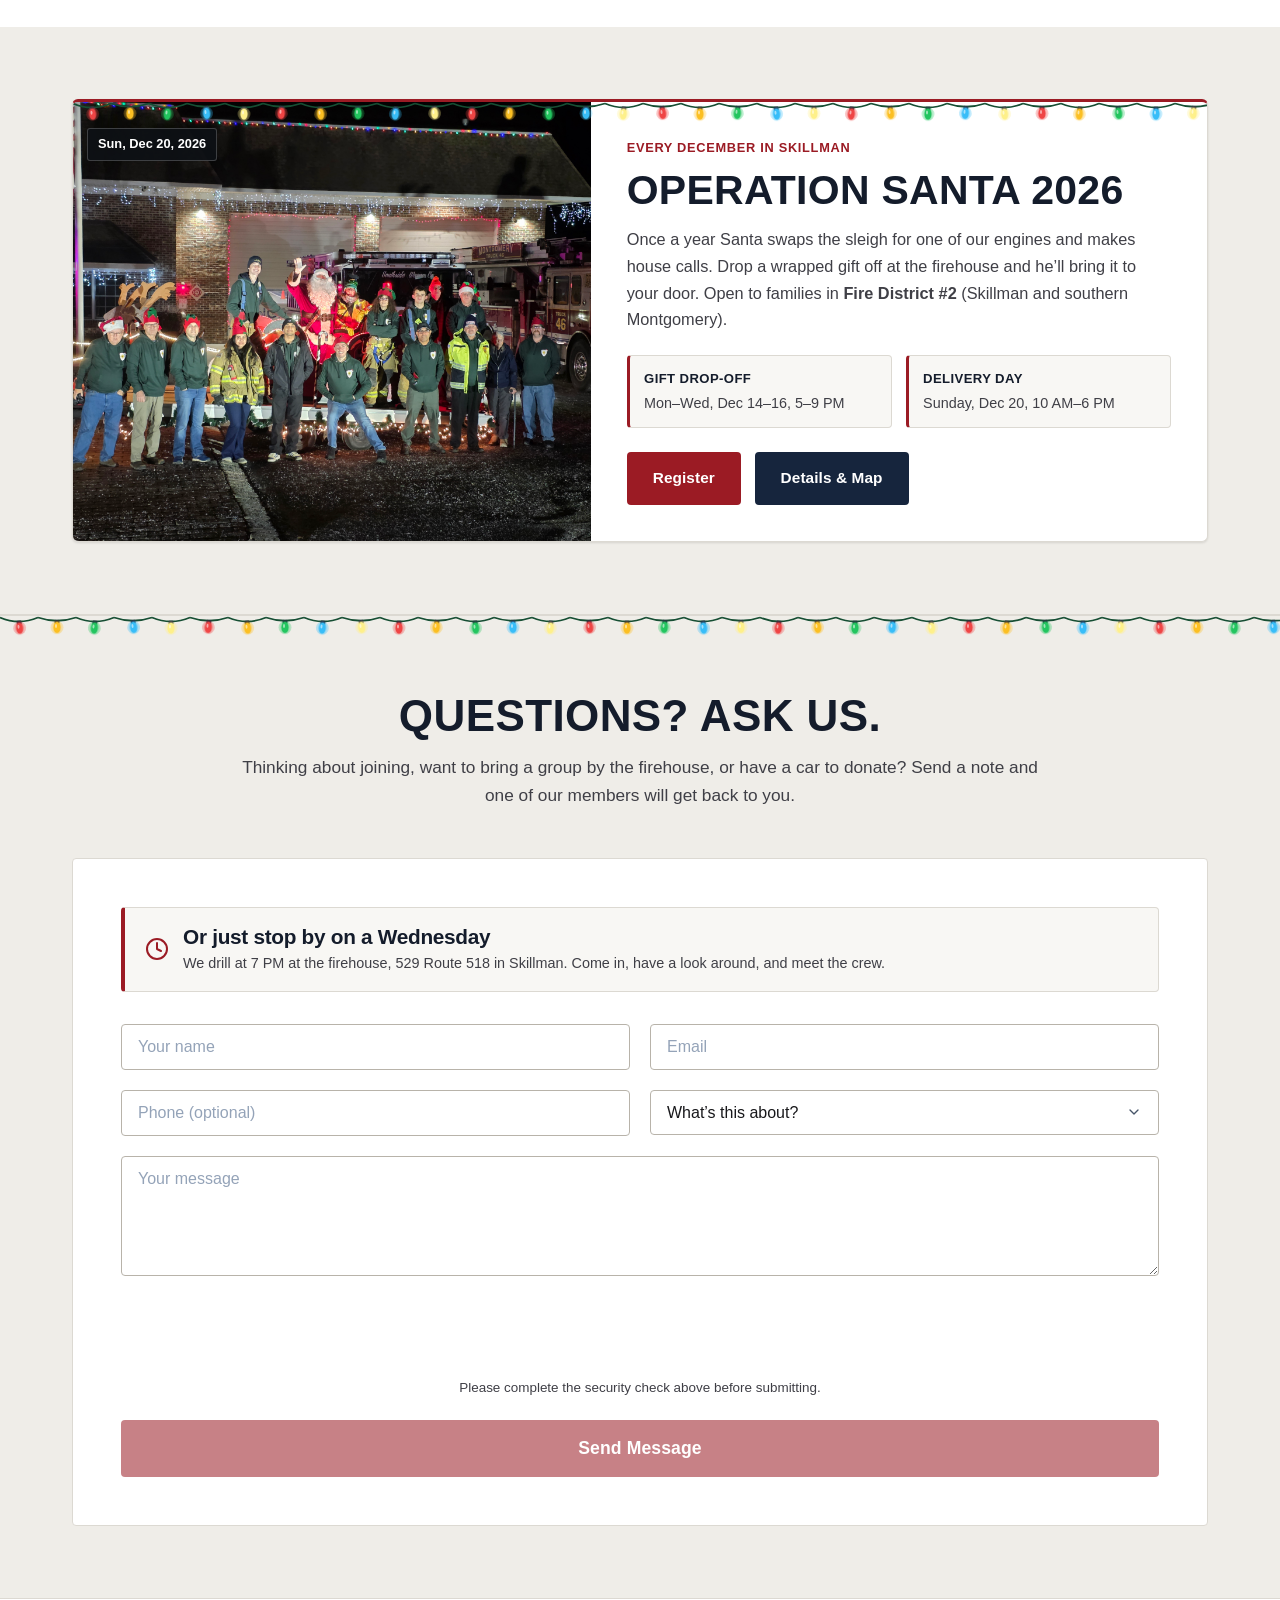
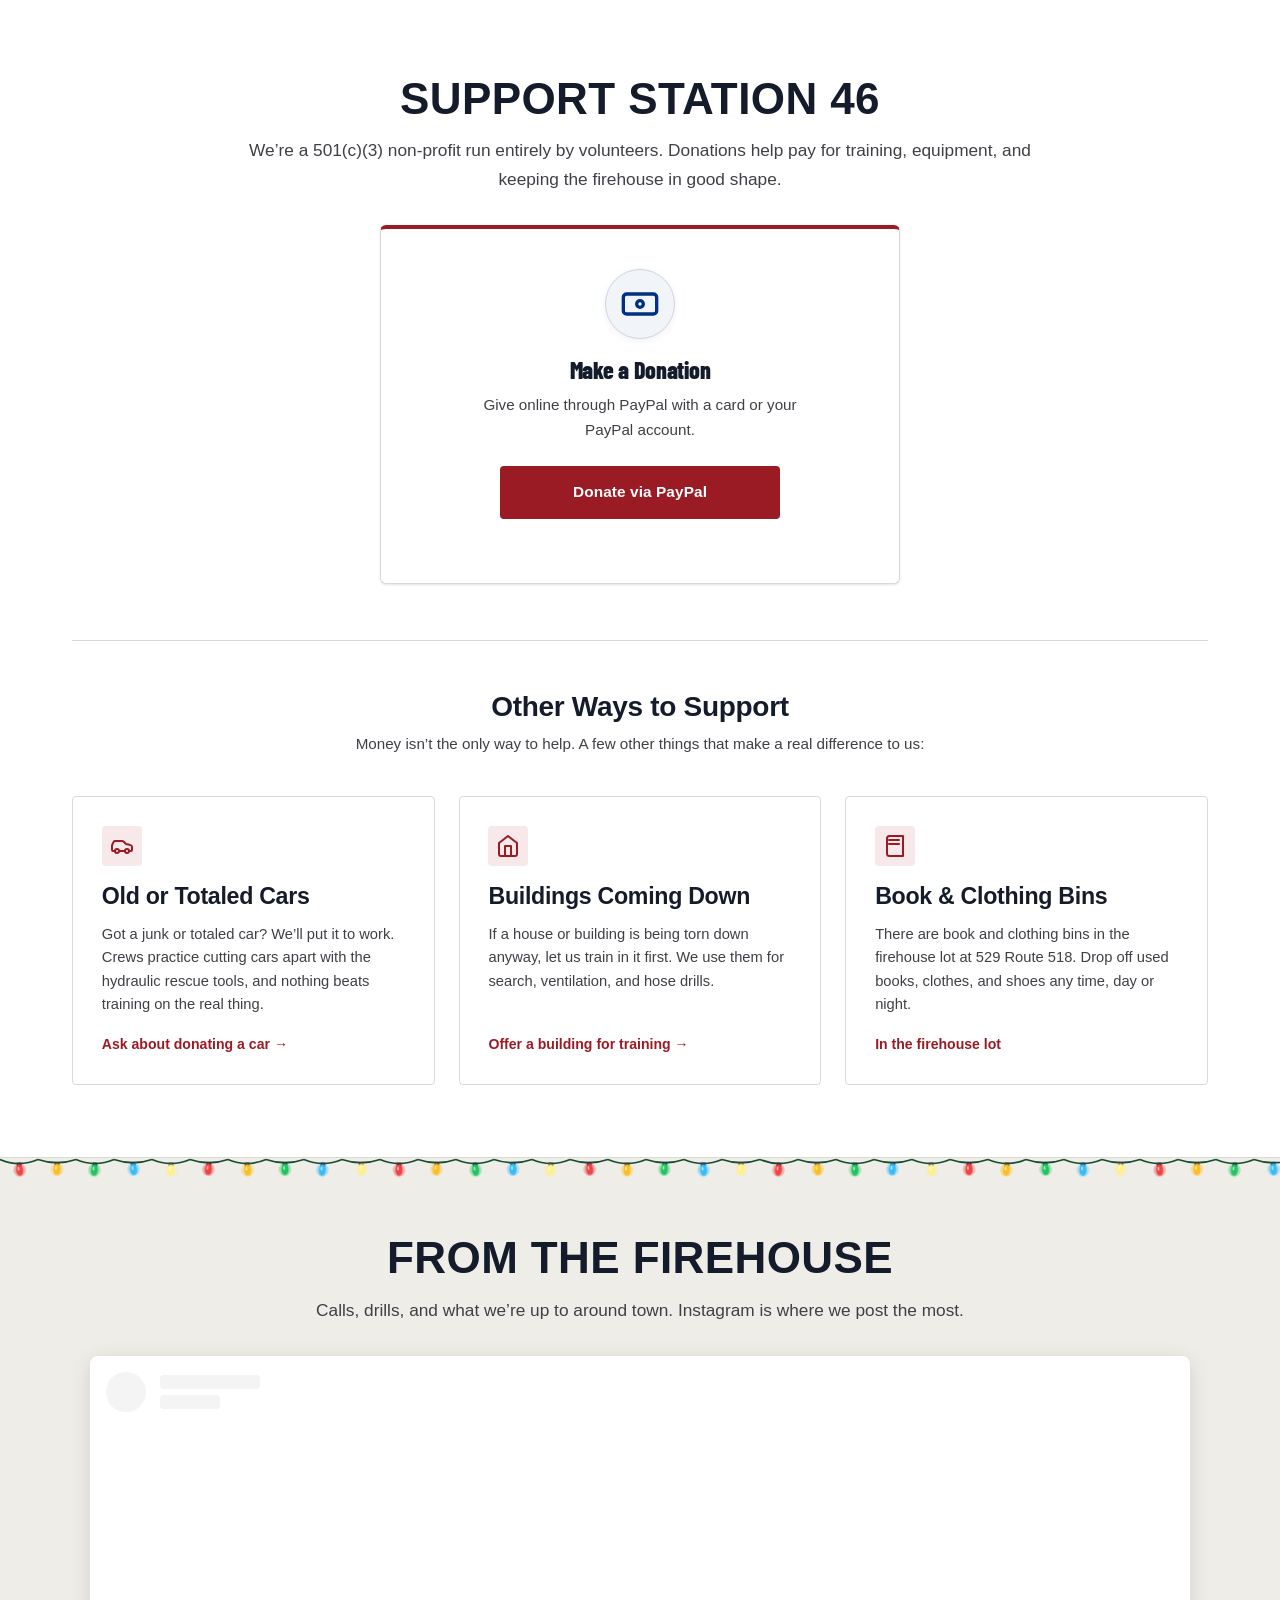
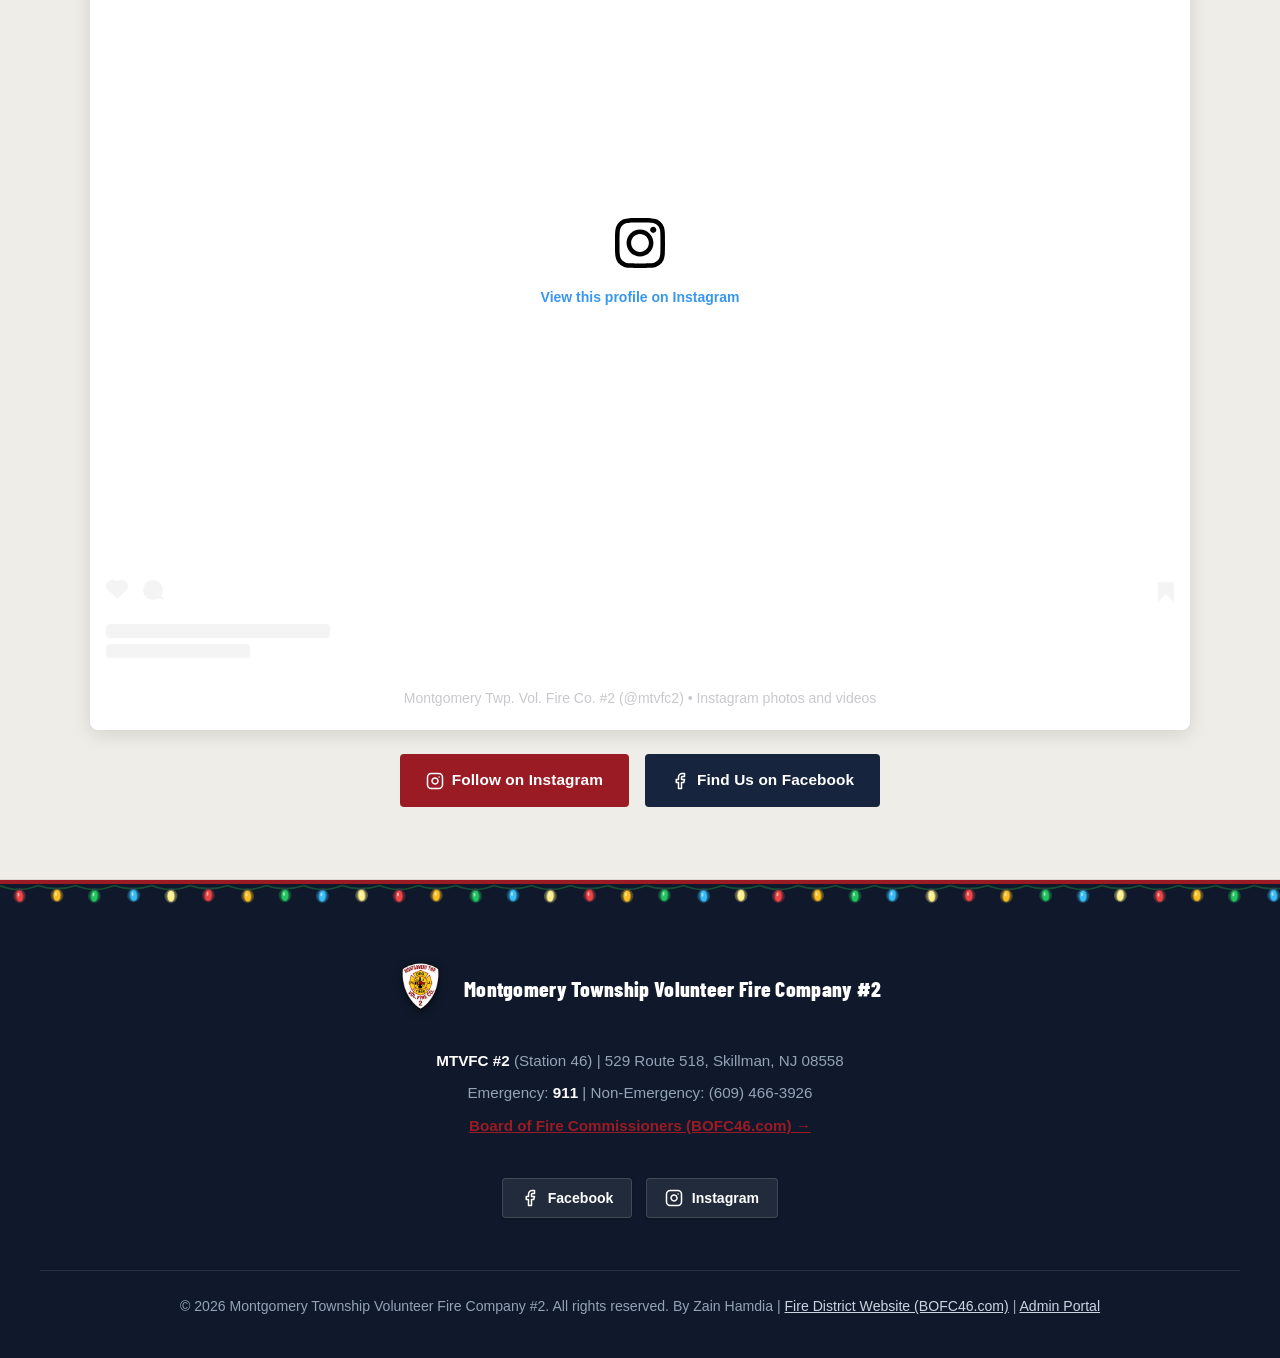
==== commit e2cbc65e: "Restore fire-red color on navbar logo subtitle" ====
--- a/index.html
+++ b/index.html
@@ -80,7 +80,7 @@
         })();
     </script>
     -->
-    <link rel="stylesheet" href="styles.css?v=143">
+    <link rel="stylesheet" href="styles.css?v=144">
     <script src="https://challenges.cloudflare.com/turnstile/v0/api.js?render=explicit" async defer data-turnstile-api="true"></script>
 </head>
 <body>
--- a/styles.css
+++ b/styles.css
@@ -11910,11 +11910,21 @@
 .logo-text .subtitle {
     font-family: var(--font-body);
     font-size: 0.78rem;
-    color: var(--text-muted);
-    font-weight: 600;
+    color: var(--fire-red);
+    font-weight: 700;
     text-transform: none;
     letter-spacing: 0.15px;
     margin-top: 2px;
+}
+
+:root[data-theme="dark"] .logo-text .subtitle {
+    color: #e8656e;
+}
+
+@media (prefers-color-scheme: dark) {
+    :root:not([data-theme="light"]) .logo-text .subtitle {
+        color: #e8656e;
+    }
 }
 
 .nav-links {
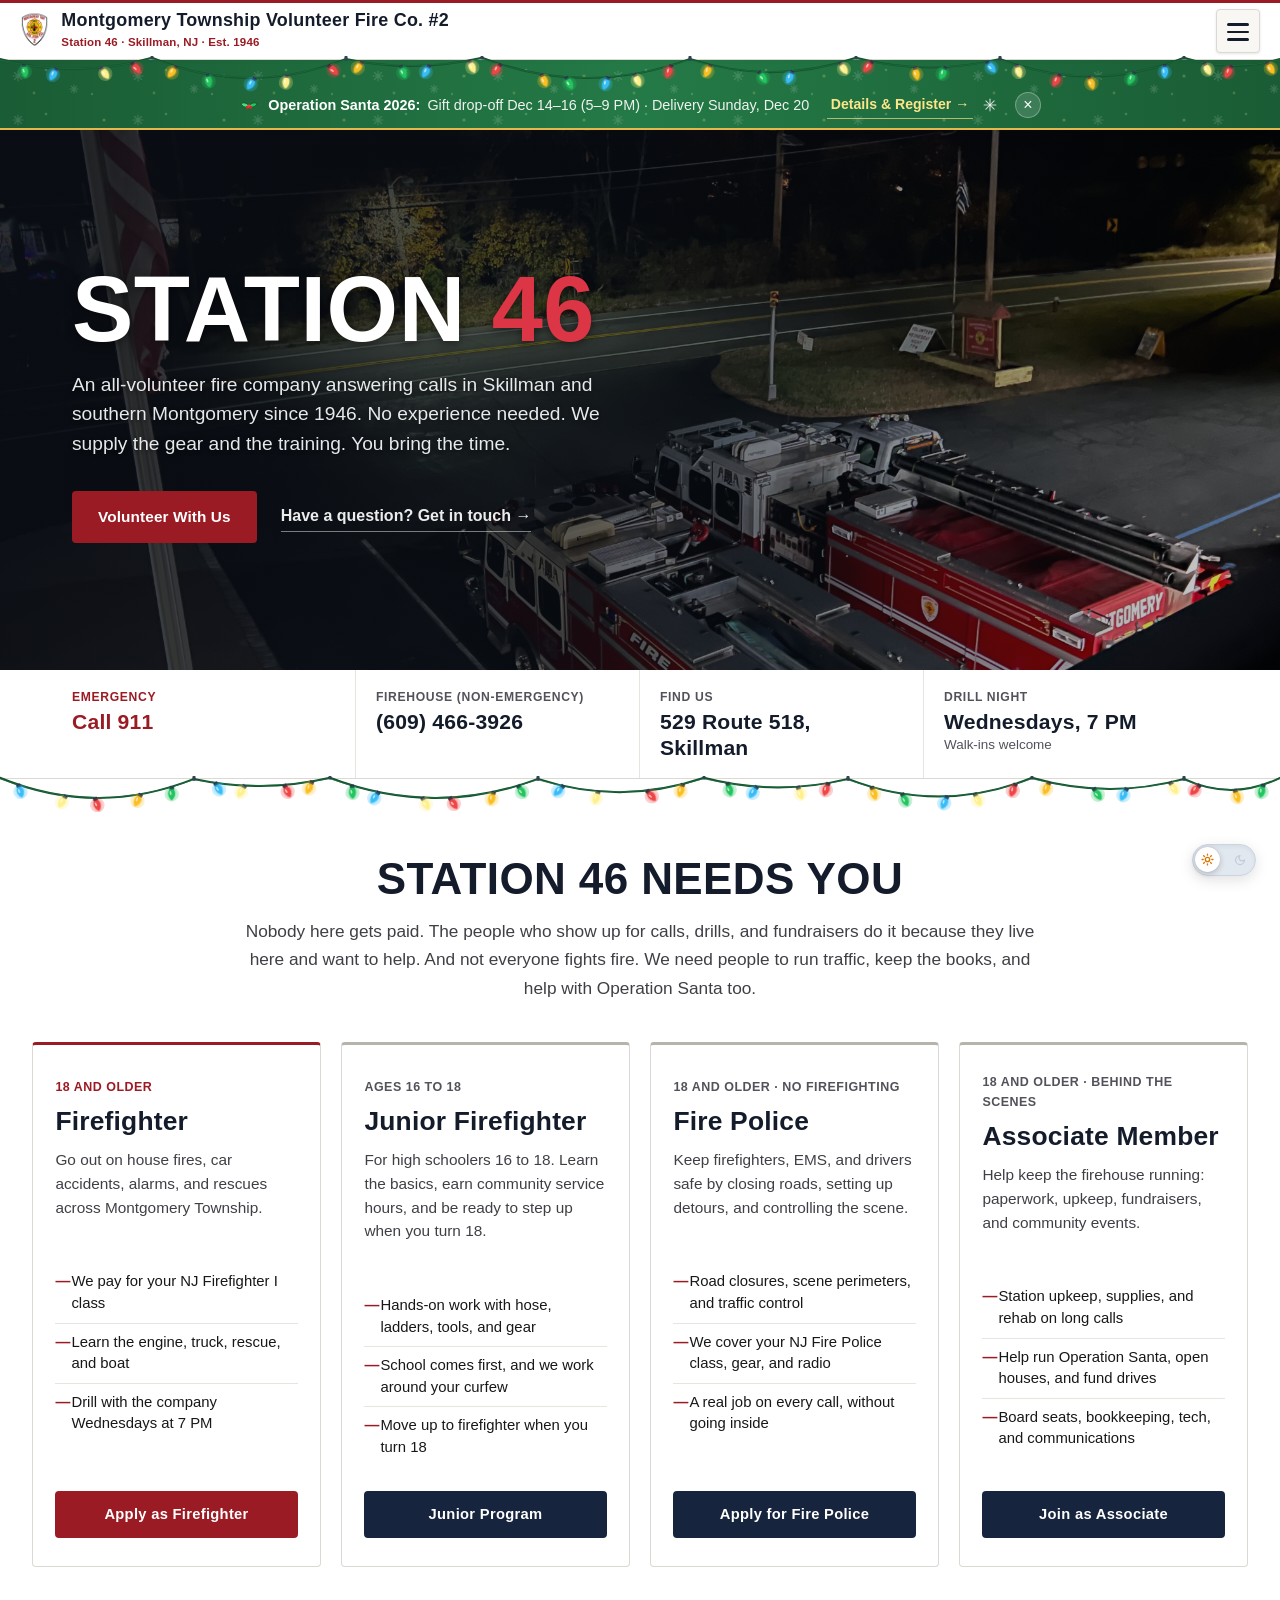
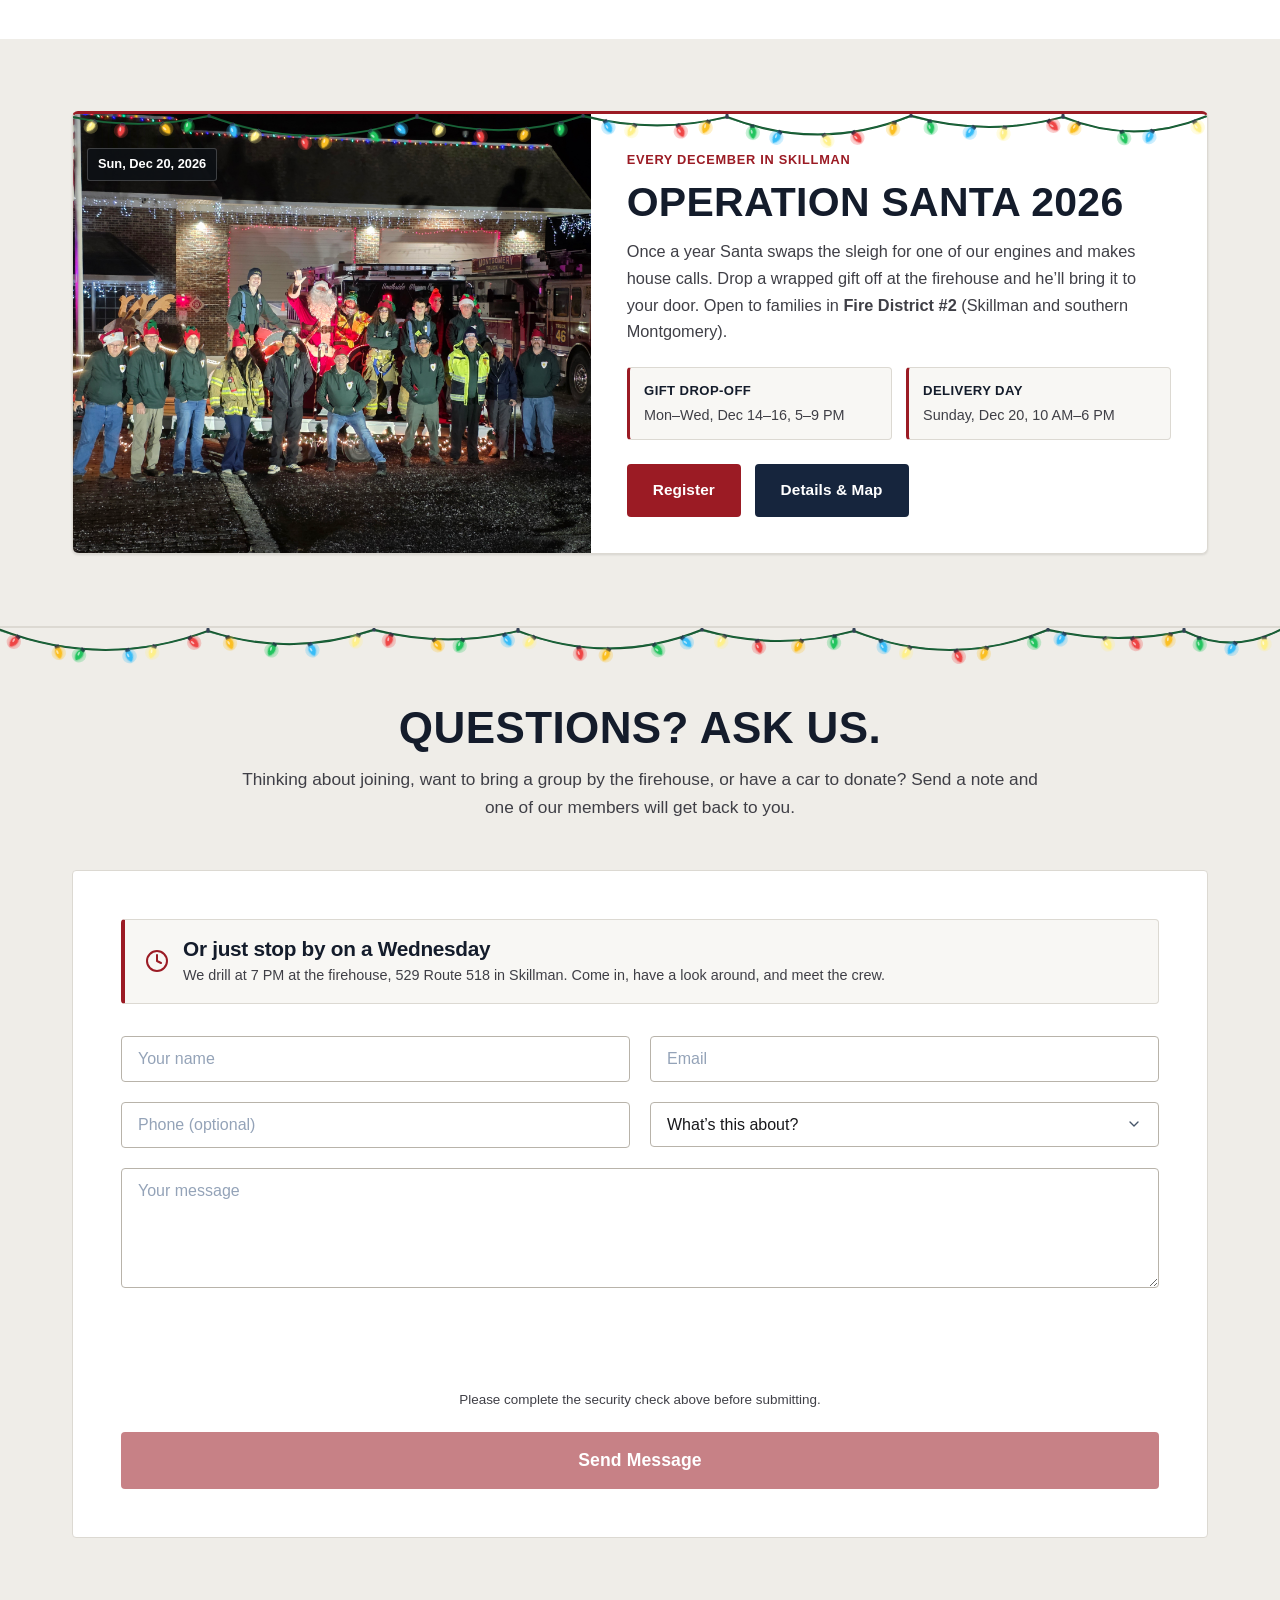
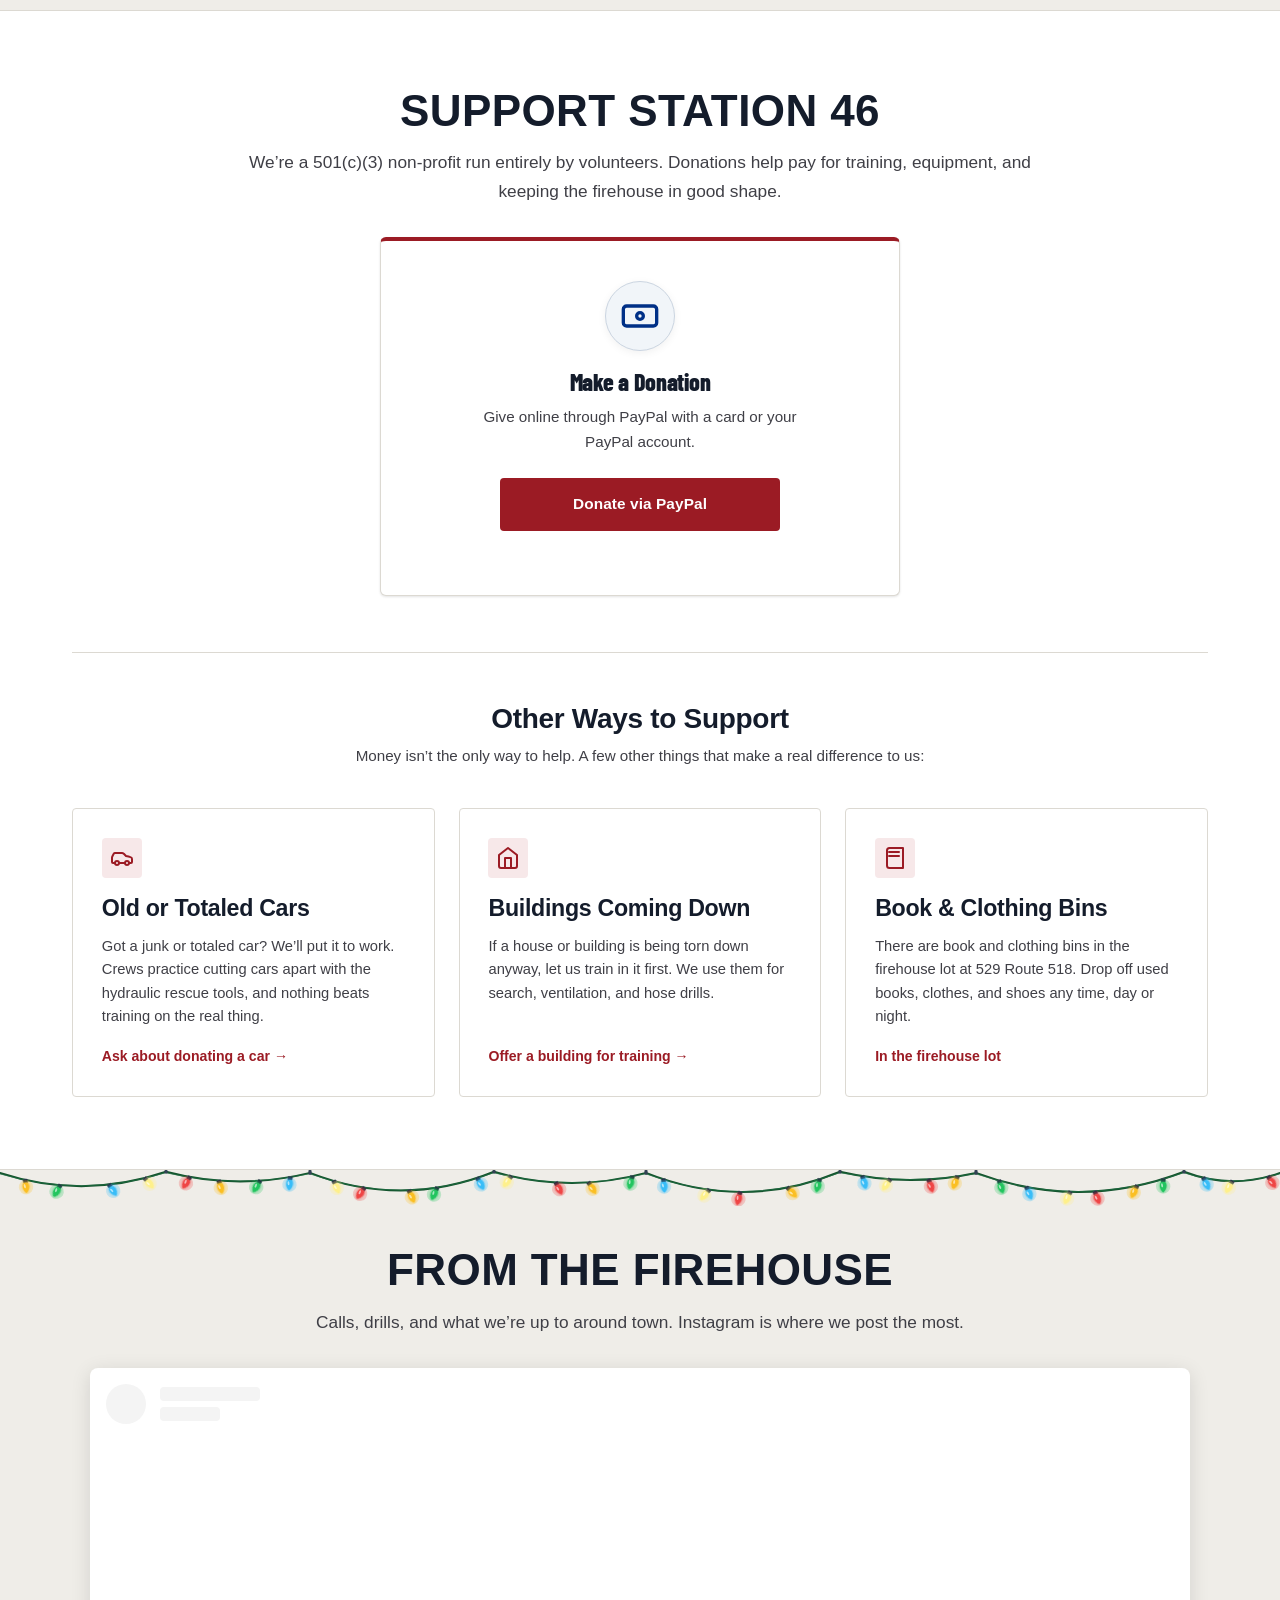
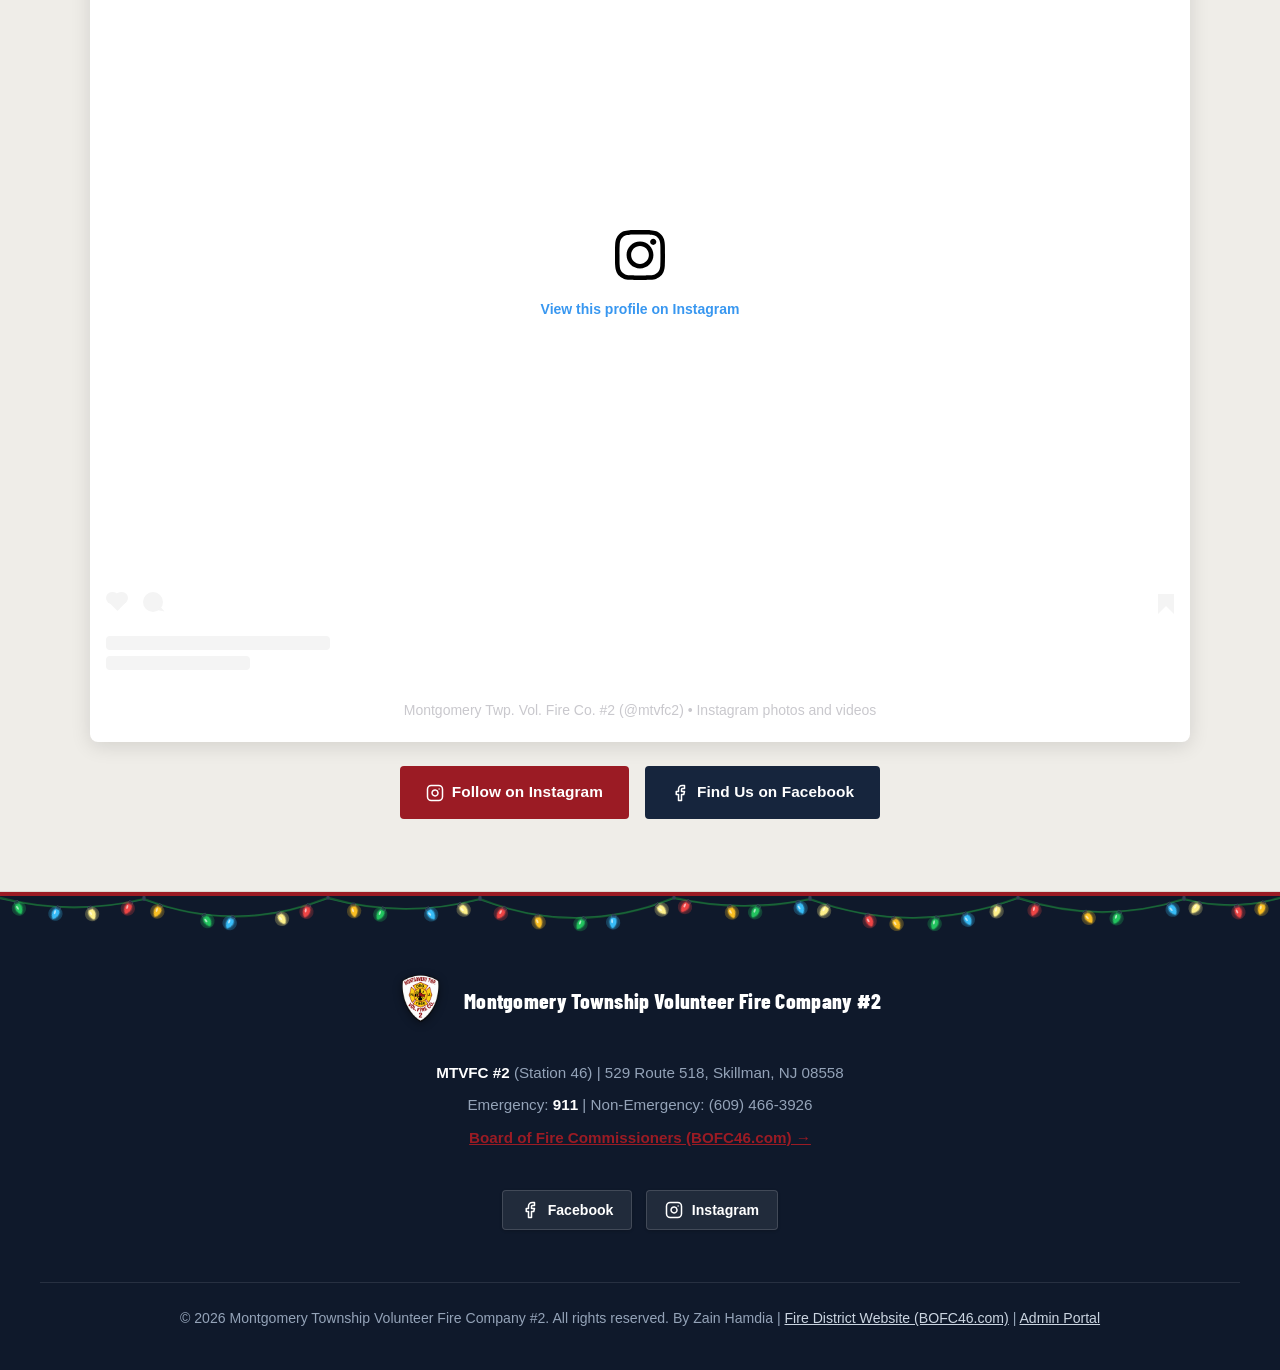
==== commit b7421d34: "Make Christmas light strands hand-draped with varied angles and gentle sway" ====
--- a/index.html
+++ b/index.html
@@ -80,7 +80,7 @@
         })();
     </script>
     -->
-    <link rel="stylesheet" href="styles.css?v=144">
+    <link rel="stylesheet" href="styles.css?v=146">
     <script src="https://challenges.cloudflare.com/turnstile/v0/api.js?render=explicit" async defer data-turnstile-api="true"></script>
 </head>
 <body>
@@ -529,7 +529,7 @@
         <div class="theme-switch-tooltip" id="theme-switch-tooltip">Switch to Dark Mode</div>
     </div>
 
-    <script src="script.js?v=139"></script>
+    <script src="script.js?v=140"></script>
 
 
 </body></html>
--- a/styles.css
+++ b/styles.css
@@ -12493,7 +12493,7 @@
 .s46-xmas-strand {
     display: block;
     width: 100%;
-    height: 24px;
+    height: 36px;
     pointer-events: none;
     user-select: none;
     overflow: hidden;
@@ -12513,8 +12513,8 @@
     position: absolute;
     left: 0;
     right: 0;
-    bottom: -20px;
-    height: 24px;
+    bottom: -33px;
+    height: 36px;
     z-index: 997;
 }
 
@@ -12523,8 +12523,8 @@
 }
 
 body.s46-lights-navbar .santa-announcement-bar.announcement-pos-below-nav {
-    padding-top: 1.25rem;
-    padding-bottom: 0.5rem;
+    padding-top: 1.95rem;
+    padding-bottom: 0.55rem;
 }
 
 /* Section, strip, card & footer strands */
@@ -12539,8 +12539,8 @@
     position: absolute;
     left: 0;
     right: 0;
-    bottom: -21px;
-    height: 24px;
+    bottom: -34px;
+    height: 36px;
     z-index: 6;
 }
 
@@ -12549,12 +12549,12 @@
     top: 0;
     left: 0;
     right: 0;
-    height: 24px;
+    height: 36px;
     z-index: 6;
 }
 
 .santa-promo-card.has-s46-xmas-lights .santa-promo-photo-badge {
-    top: 26px;
+    top: 34px;
 }
 
 .s46-xmas-strand-section {
@@ -12562,7 +12562,7 @@
     top: 0;
     left: 0;
     right: 0;
-    height: 24px;
+    height: 36px;
     z-index: 5;
 }
 
@@ -12571,22 +12571,27 @@
     top: 0;
     left: 0;
     right: 0;
-    height: 24px;
+    height: 36px;
     z-index: 5;
 }
 
 @keyframes s46BulbTwinkleA {
     0%, 100% { opacity: 1; }
-    50% { opacity: 0.58; }
+    50% { opacity: 0.55; }
 }
 
 @keyframes s46BulbTwinkleB {
-    0%, 100% { opacity: 0.65; }
+    0%, 100% { opacity: 0.62; }
     50% { opacity: 1; }
 }
 
+@keyframes s46BulbSway {
+    0%, 100% { transform: rotate(-3.5deg); }
+    50% { transform: rotate(3.5deg); }
+}
+
 body.s46-lights-twinkle .s46-bulb-a {
-    animation: s46BulbTwinkleA 2.6s ease-in-out infinite;
+    animation: s46BulbTwinkleA 2.5s ease-in-out infinite;
 }
 
 body.s46-lights-twinkle .s46-bulb-b {
@@ -12594,18 +12599,33 @@
 }
 
 body.s46-lights-twinkle .s46-bulb-c {
-    animation: s46BulbTwinkleA 2.9s ease-in-out 0.9s infinite;
+    animation: s46BulbTwinkleA 2.8s ease-in-out 0.9s infinite;
 }
 
 body.s46-lights-twinkle .s46-bulb-d {
-    animation: s46BulbTwinkleB 3.4s ease-in-out 0.5s infinite;
+    animation: s46BulbTwinkleB 3.5s ease-in-out 0.5s infinite;
+}
+
+body.s46-lights-twinkle .s46-sway-1 {
+    animation: s46BulbSway 4.6s ease-in-out infinite;
+}
+
+body.s46-lights-twinkle .s46-sway-2 {
+    animation: s46BulbSway 5.3s ease-in-out -1.7s infinite;
+}
+
+body.s46-lights-twinkle .s46-sway-3 {
+    animation: s46BulbSway 4.9s ease-in-out -3.1s infinite;
 }
 
 @media (prefers-reduced-motion: reduce) {
     body.s46-lights-twinkle .s46-bulb-a,
     body.s46-lights-twinkle .s46-bulb-b,
     body.s46-lights-twinkle .s46-bulb-c,
-    body.s46-lights-twinkle .s46-bulb-d {
+    body.s46-lights-twinkle .s46-bulb-d,
+    body.s46-lights-twinkle .s46-sway-1,
+    body.s46-lights-twinkle .s46-sway-2,
+    body.s46-lights-twinkle .s46-sway-3 {
         animation: none !important;
     }
 }
@@ -12637,11 +12657,11 @@
 
 .admin-lights-preview-stage {
     position: relative;
-    min-height: 44px;
+    min-height: 54px;
     display: flex;
     align-items: flex-end;
     justify-content: center;
-    padding-top: 26px;
+    padding-top: 38px;
     color: #94a3b8;
     font-size: 0.82rem;
 }
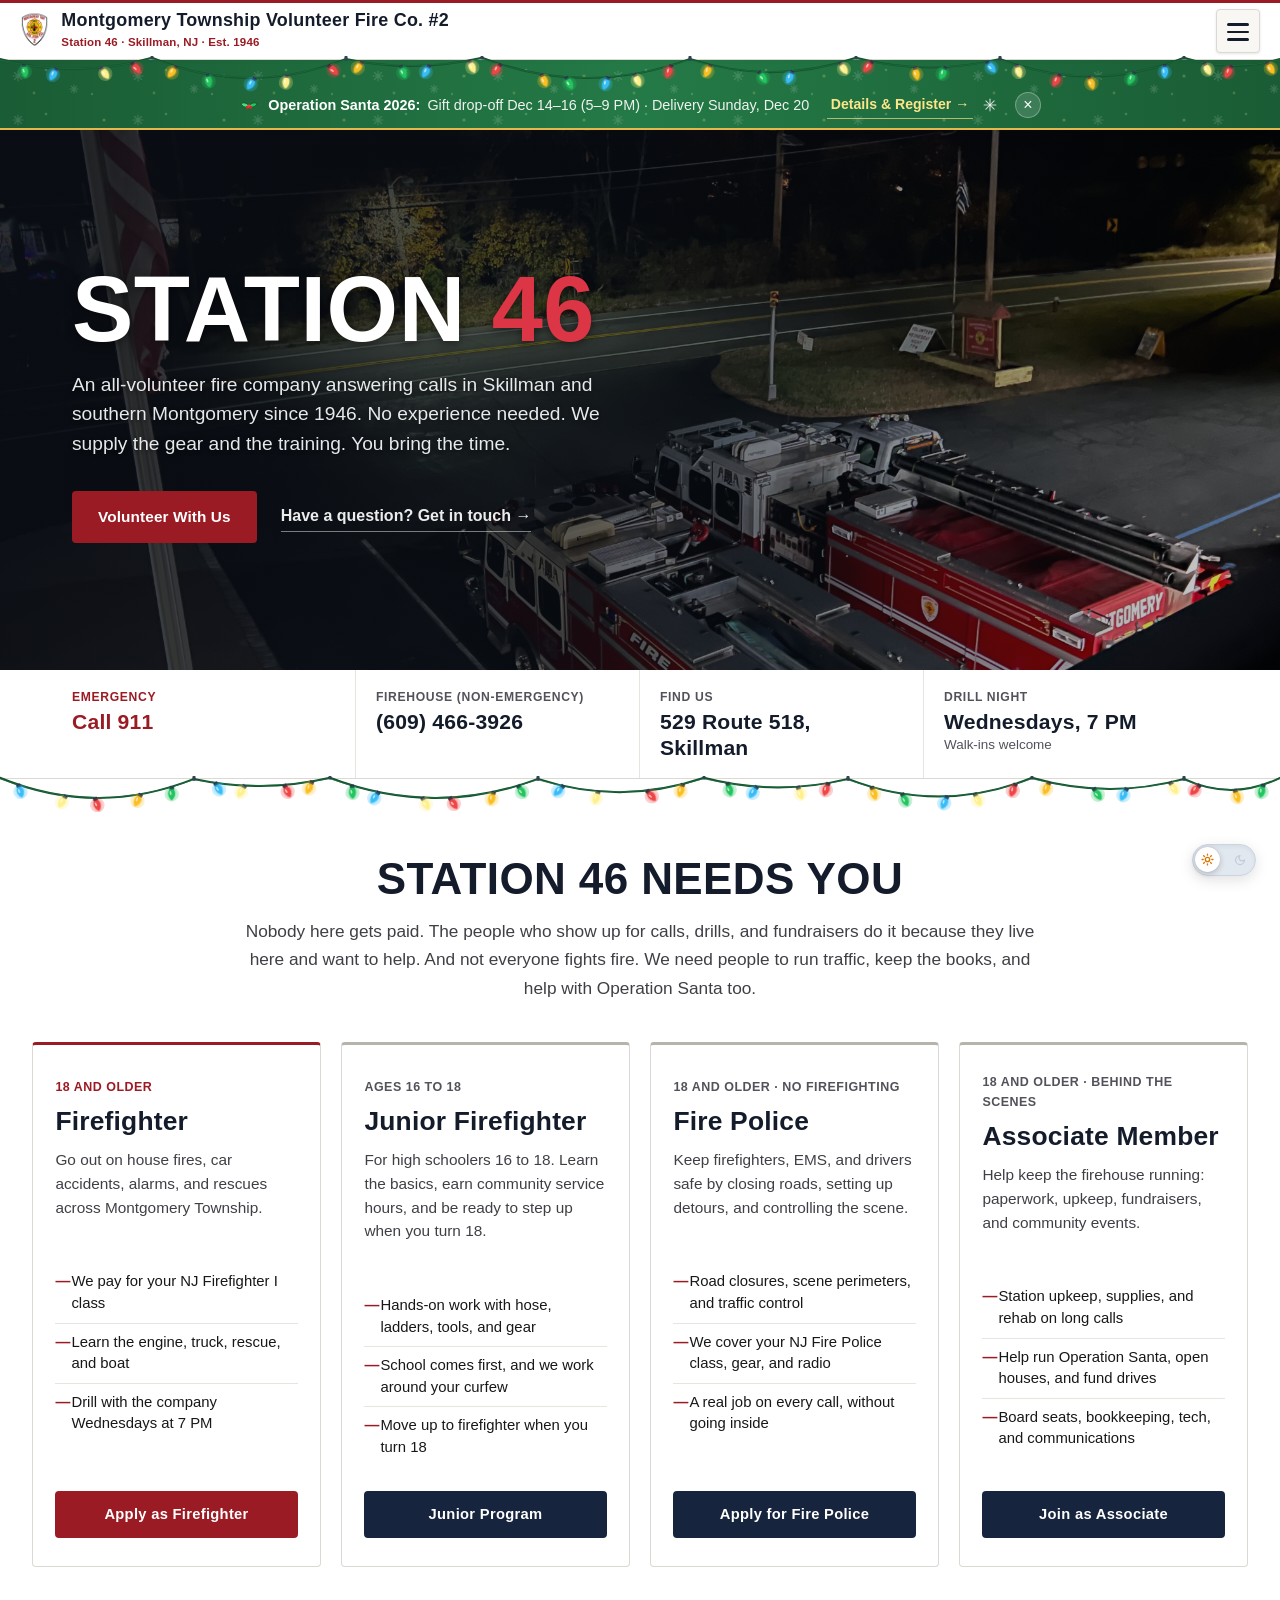
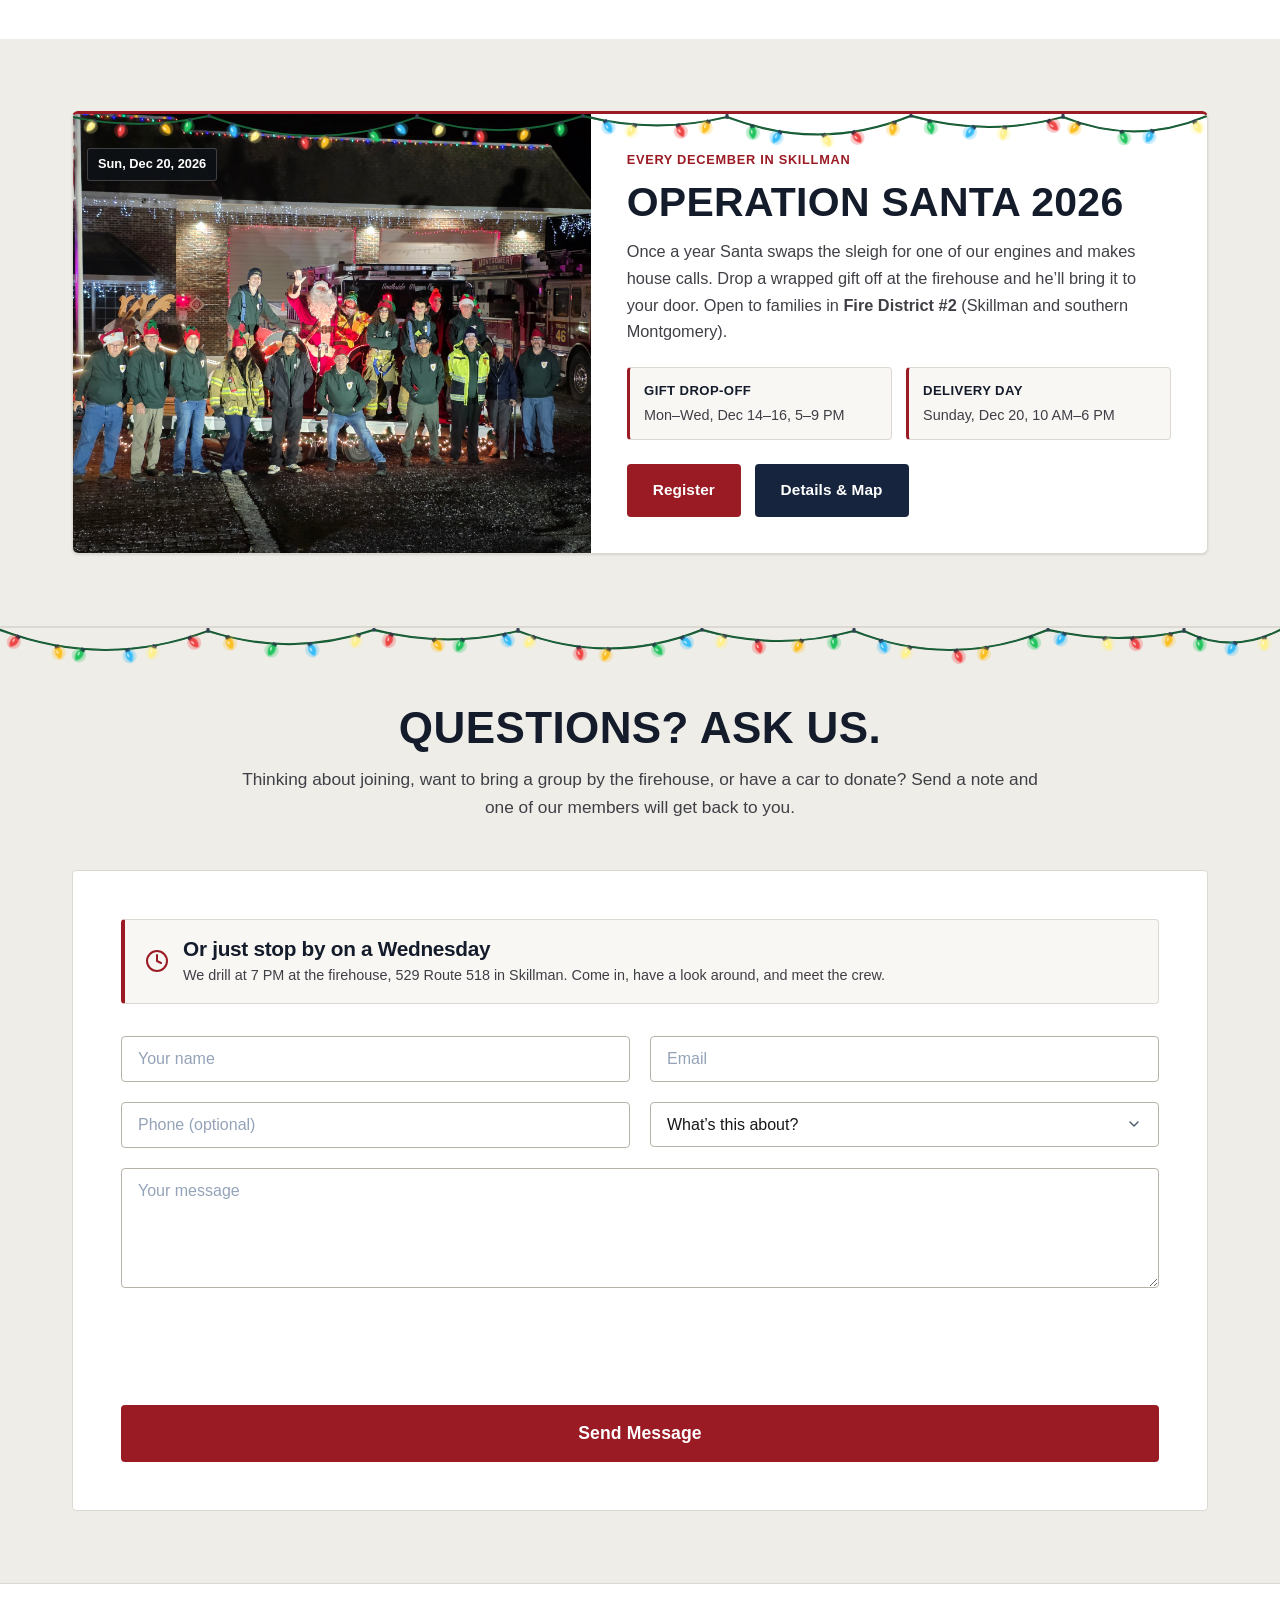
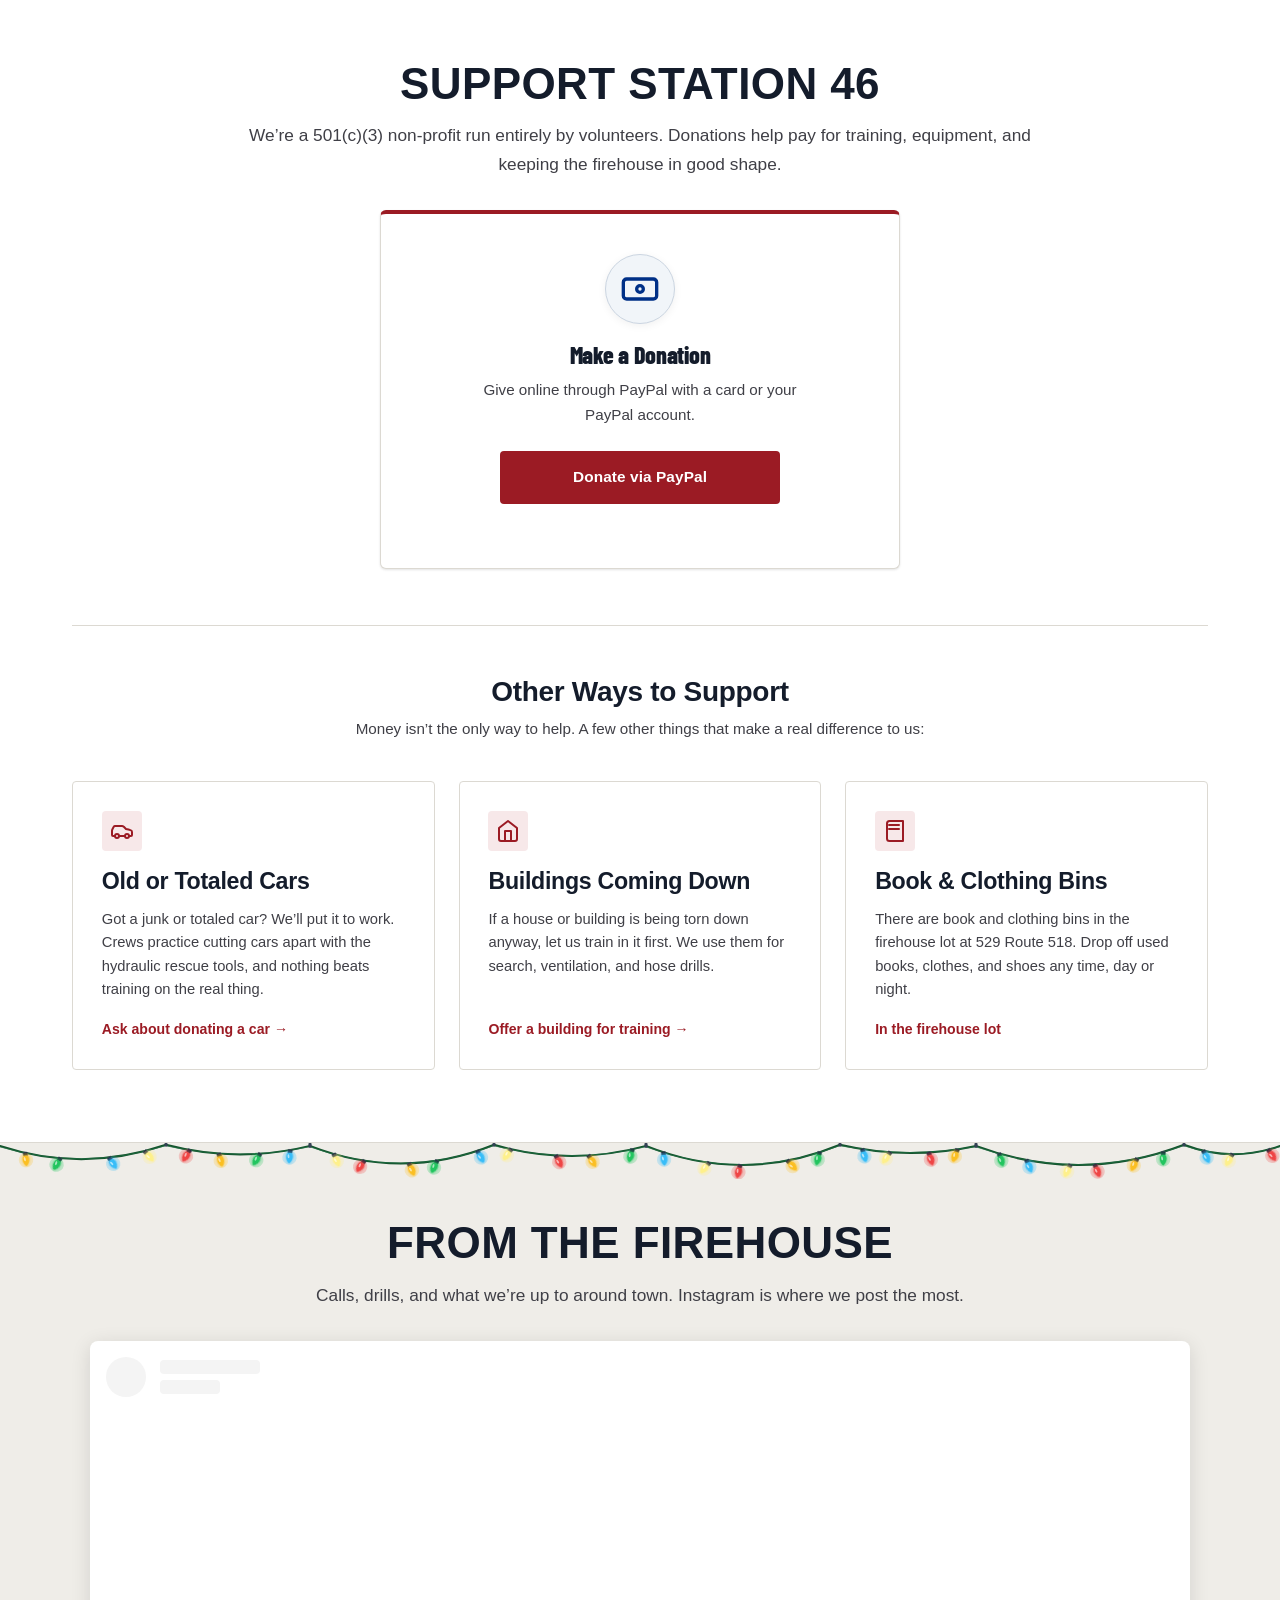
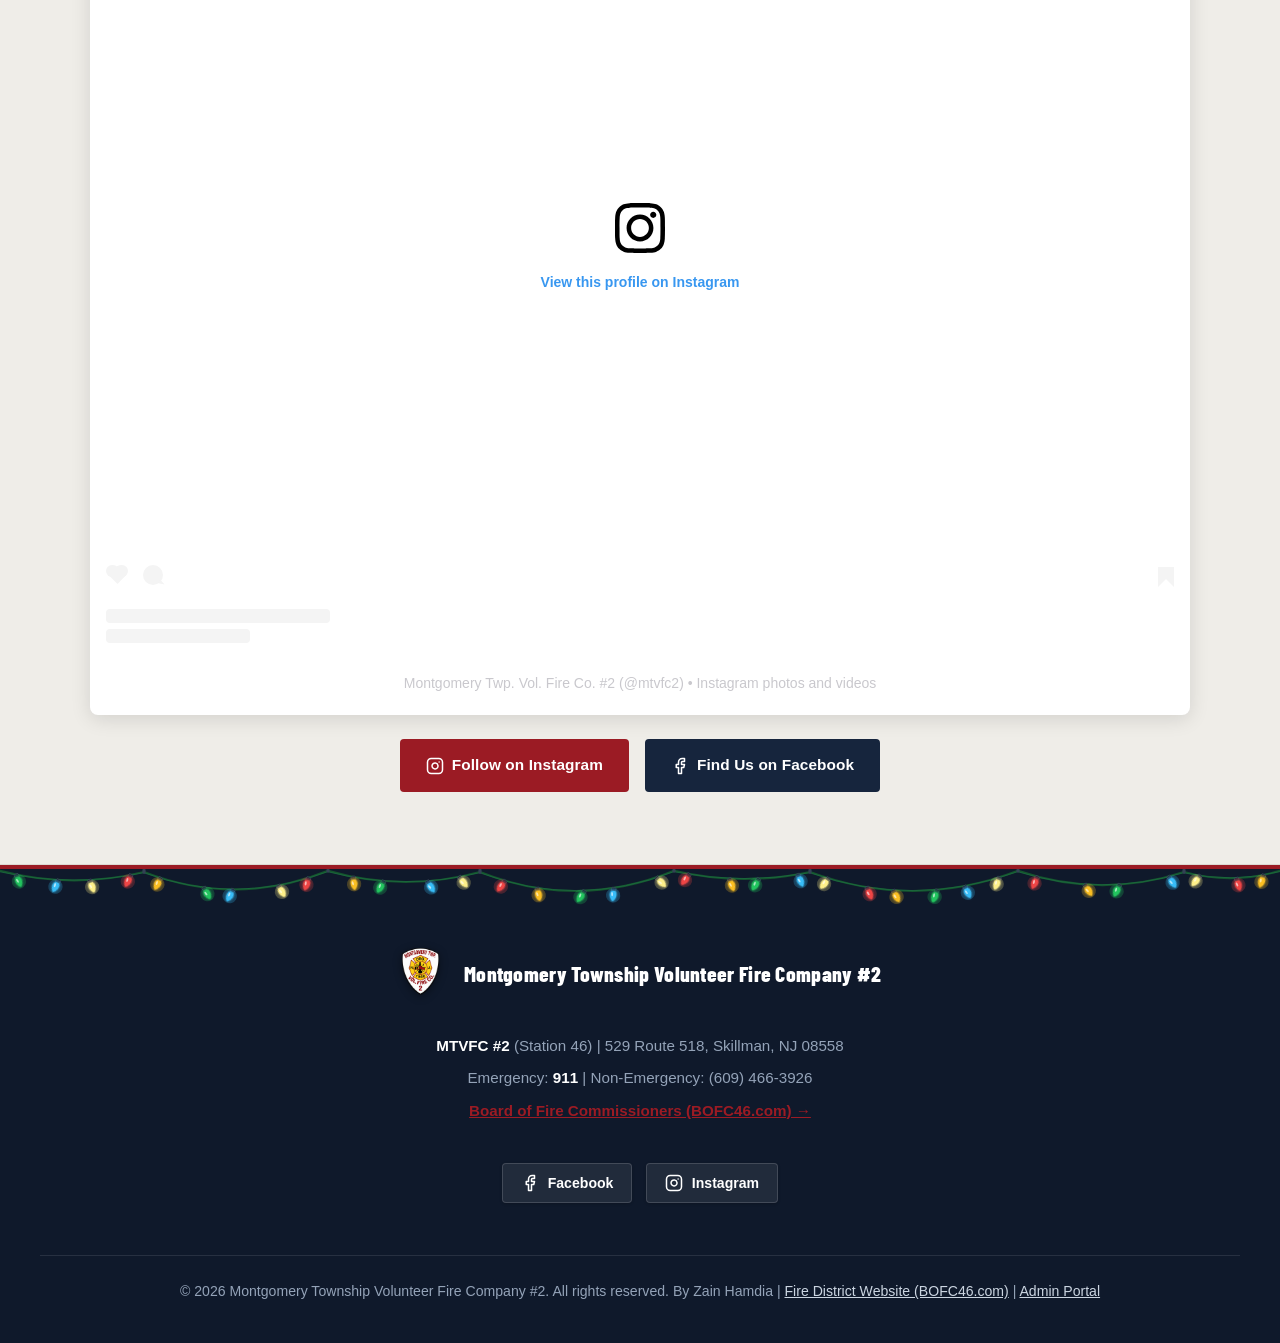
==== commit cd9e19c1: "Comment out remaining Turnstile script/widgets and enable local admin login via AUTH_PROXY" ====
--- a/index.html
+++ b/index.html
@@ -81,7 +81,7 @@
     </script>
     -->
     <link rel="stylesheet" href="styles.css?v=146">
-    <script src="https://challenges.cloudflare.com/turnstile/v0/api.js?render=explicit" async defer data-turnstile-api="true"></script>
+    <!-- <script src="https://challenges.cloudflare.com/turnstile/v0/api.js?render=explicit" async defer data-turnstile-api="true"></script> -->
 </head>
 <body>
     <nav class="navbar">
@@ -529,7 +529,7 @@
         <div class="theme-switch-tooltip" id="theme-switch-tooltip">Switch to Dark Mode</div>
     </div>
 
-    <script src="script.js?v=140"></script>
+    <script src="script.js?v=141"></script>
 
 
 </body></html>
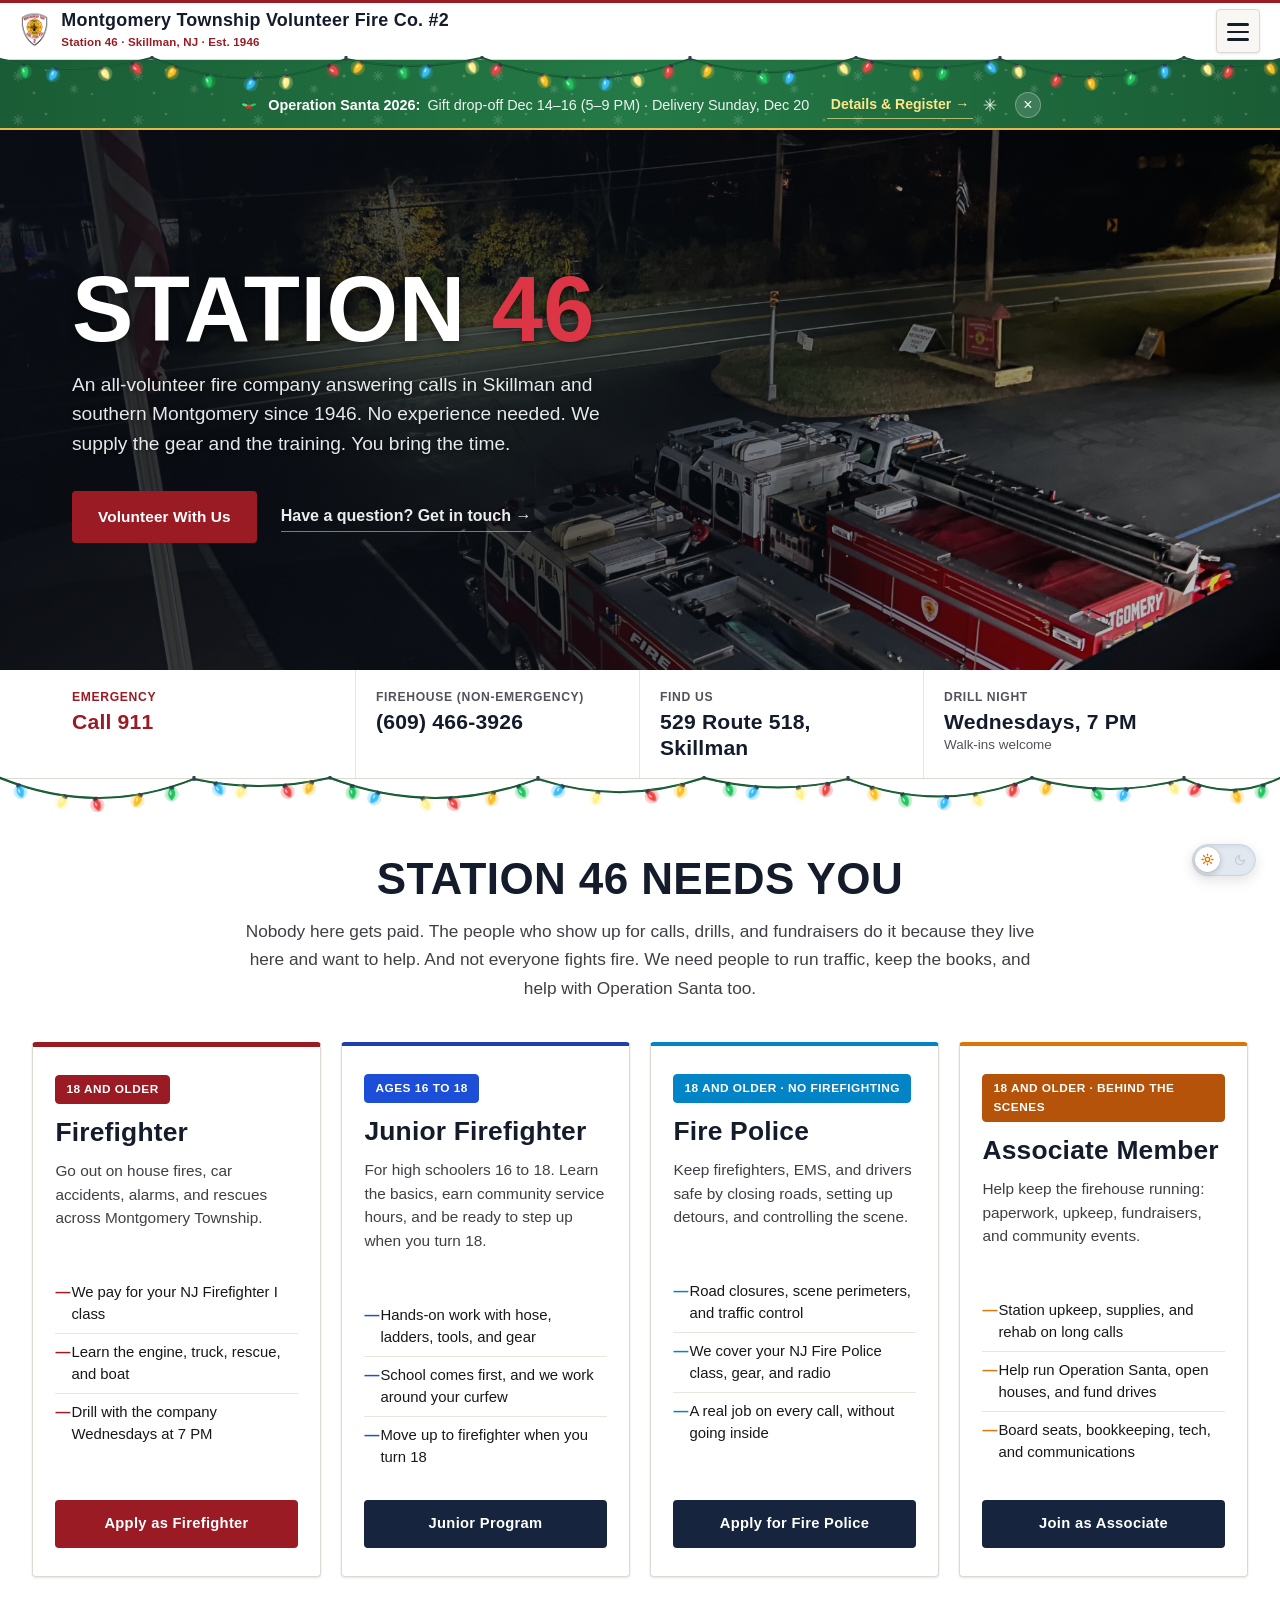
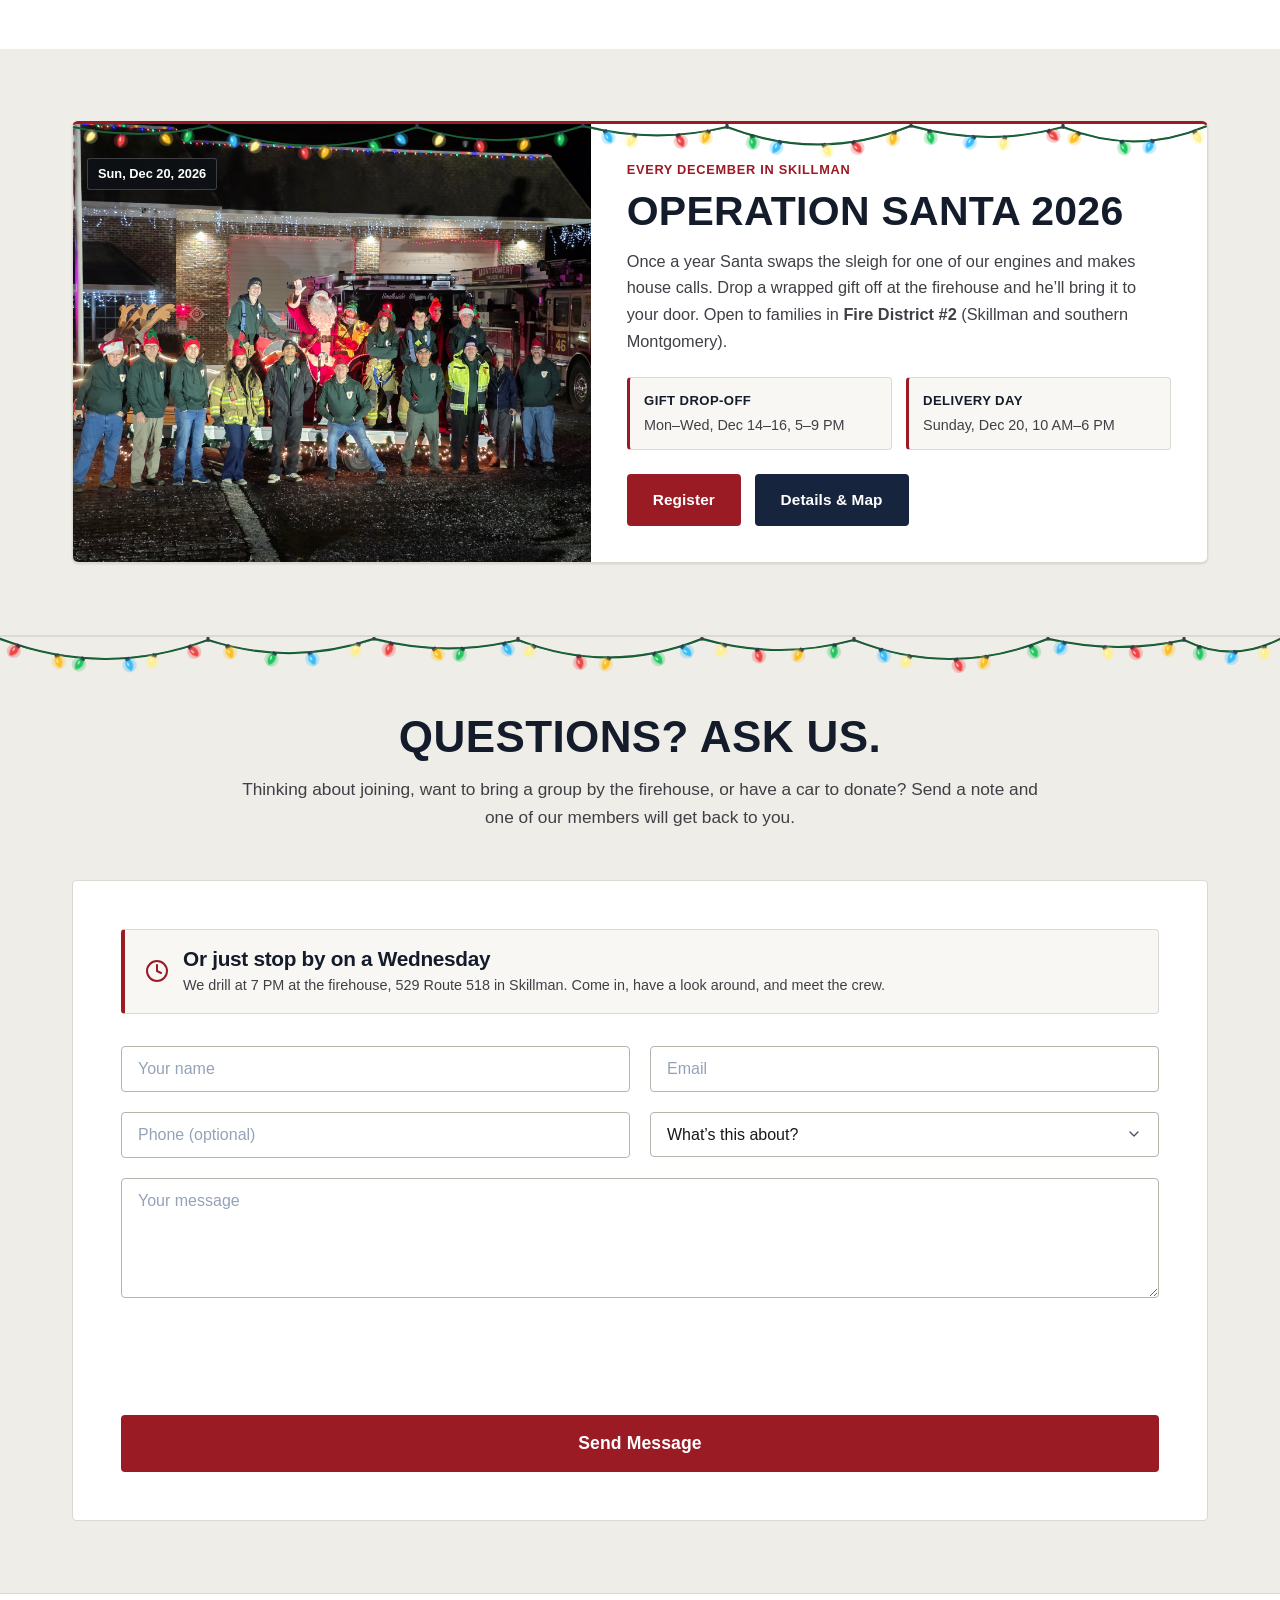
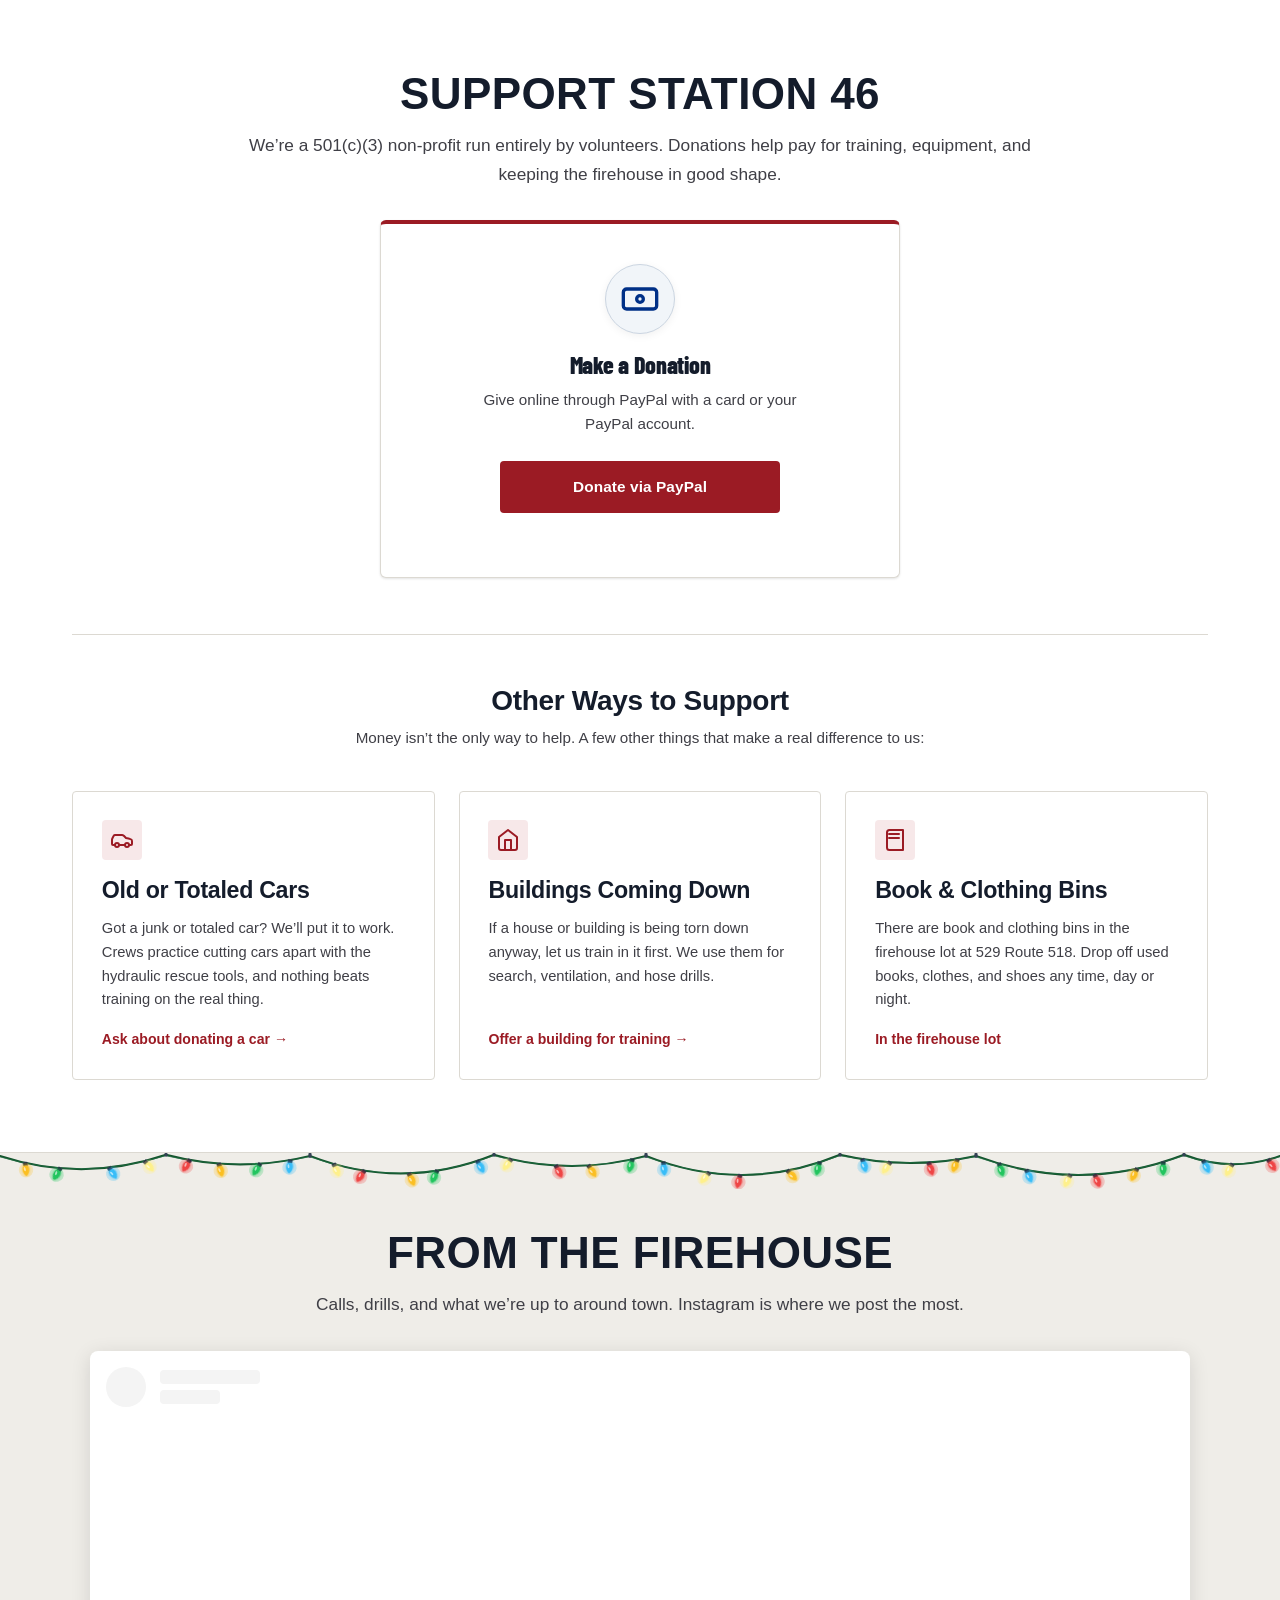
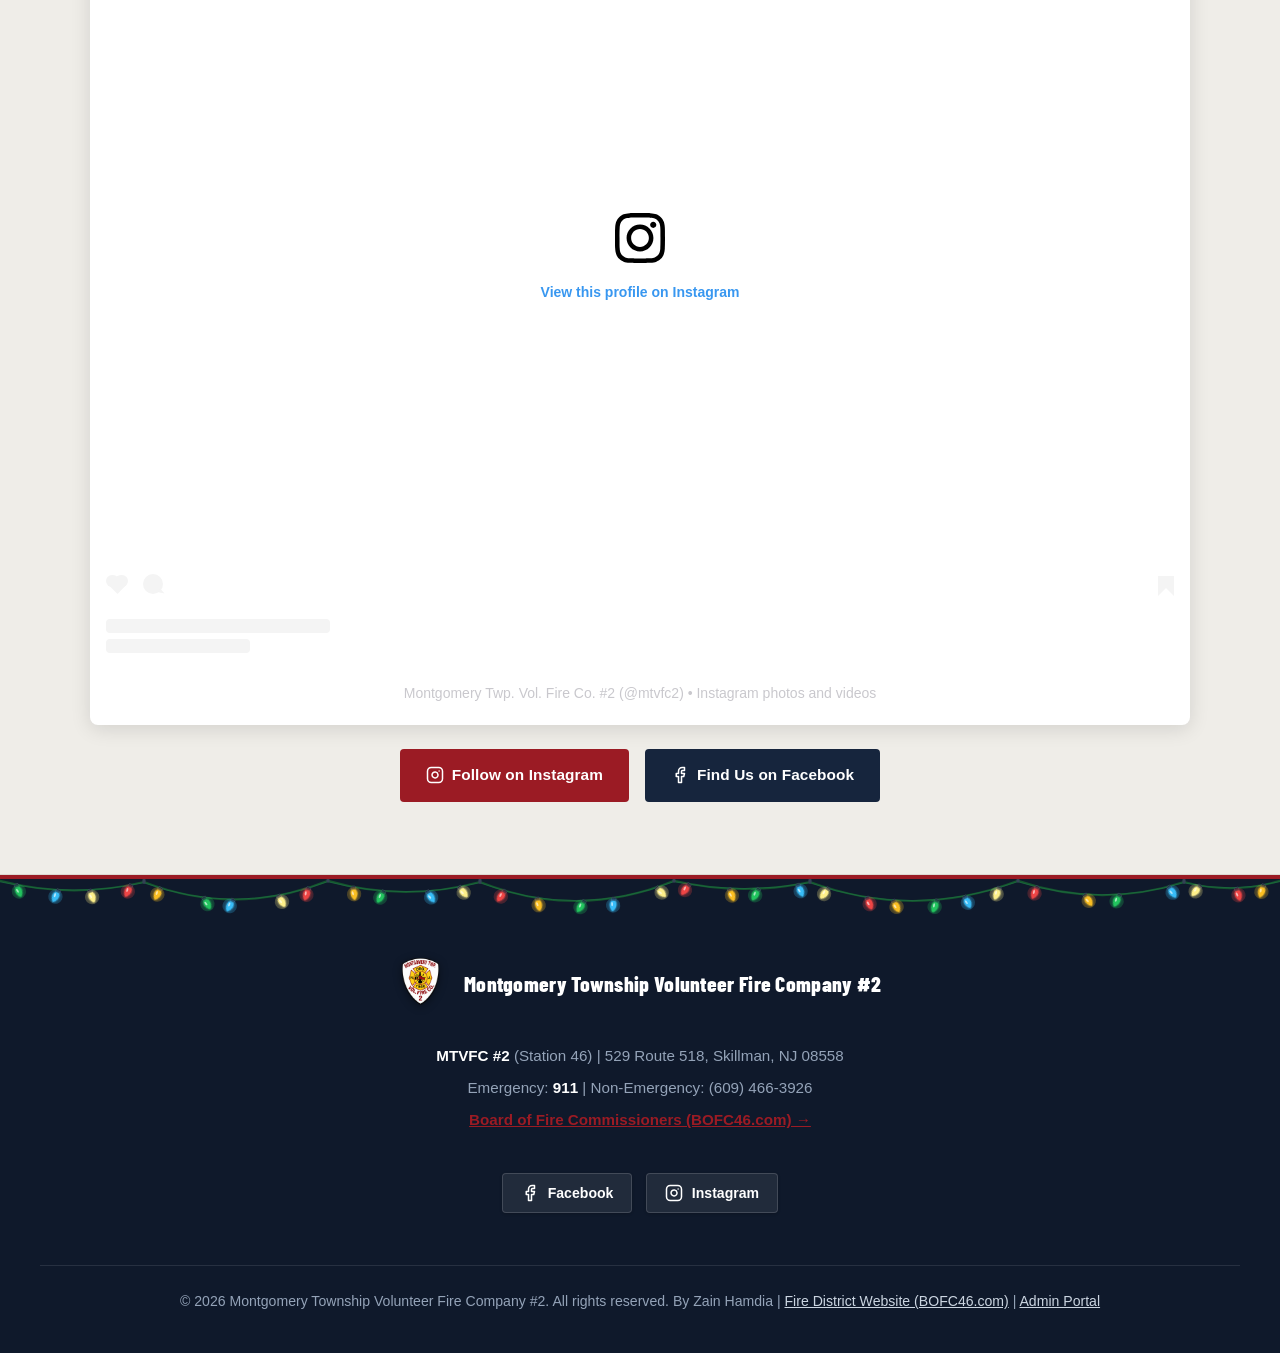
==== commit 3cae2c5a: "Restore role card top border colors and solid badge pills" ====
--- a/index.html
+++ b/index.html
@@ -80,7 +80,7 @@
         })();
     </script>
     -->
-    <link rel="stylesheet" href="styles.css?v=146">
+    <link rel="stylesheet" href="styles.css?v=147">
     <!-- <script src="https://challenges.cloudflare.com/turnstile/v0/api.js?render=explicit" async defer data-turnstile-api="true"></script> -->
 </head>
 <body>
--- a/styles.css
+++ b/styles.css
@@ -12243,7 +12243,7 @@
     line-height: 1.65;
 }
 
-/* Role cards — cohesive, restrained, authentic firehouse look */
+/* Role cards — distinct role color accents & solid badge pills */
 .role-card,
 .role-card.role-firefighter,
 .role-card.role-junior,
@@ -12252,58 +12252,83 @@
     border-radius: 4px;
     padding: 1.75rem 1.4rem;
     border: 1px solid var(--border-light);
-    border-top: 3px solid var(--border-subtle);
-    box-shadow: none;
-}
-
-.role-card.role-firefighter {
-    border-top: 3px solid var(--fire-red);
-}
-
-.role-card:hover,
-.role-card.role-firefighter:hover {
     box-shadow: var(--card-shadow);
+}
+
+.role-card:hover {
+    box-shadow: var(--card-shadow-hover);
     border-color: var(--border-subtle);
 }
 
-.role-card.role-firefighter:hover {
-    border-top-color: var(--fire-red);
-}
-
-.role-card .role-badge-tag,
-.role-card.role-firefighter .role-badge-tag,
-.role-card.role-junior .role-badge-tag,
-.role-card.role-police .role-badge-tag,
-.role-card.role-associate .role-badge-tag,
-:root[data-theme="dark"] .role-card .role-badge-tag,
-:root[data-theme="dark"] .role-card.role-firefighter .role-badge-tag,
-:root[data-theme="dark"] .role-card.role-junior .role-badge-tag,
-:root[data-theme="dark"] .role-card.role-police .role-badge-tag,
-:root[data-theme="dark"] .role-card.role-associate .role-badge-tag {
-    background: transparent !important;
-    border: none !important;
-    padding: 0 !important;
-    margin-bottom: 0.45rem;
-    color: var(--text-muted) !important;
+.role-card.role-firefighter,
+:root[data-theme="dark"] .role-card.role-firefighter {
+    border-top: 5px solid var(--fire-red) !important;
+}
+
+.role-card.role-firefighter:hover,
+:root[data-theme="dark"] .role-card.role-firefighter:hover {
+    border-top-color: var(--fire-red-dark) !important;
+}
+
+.role-card.role-junior,
+.role-card.role-junior:hover,
+:root[data-theme="dark"] .role-card.role-junior,
+:root[data-theme="dark"] .role-card.role-junior:hover {
+    border-top: 4px solid #1e40af !important;
+}
+
+.role-card.role-police,
+.role-card.role-police:hover,
+:root[data-theme="dark"] .role-card.role-police,
+:root[data-theme="dark"] .role-card.role-police:hover {
+    border-top: 4px solid #0284c7 !important;
+}
+
+.role-card.role-associate,
+.role-card.role-associate:hover,
+:root[data-theme="dark"] .role-card.role-associate,
+:root[data-theme="dark"] .role-card.role-associate:hover {
+    border-top: 4px solid var(--gold) !important;
+}
+
+.role-card .role-badge-tag {
+    display: inline-block;
+    padding: 4px 10px;
+    border-radius: 4px;
+    margin-bottom: 0.75rem;
     font-family: var(--font-body);
-    font-size: 0.78rem;
+    font-size: 0.74rem;
     font-weight: 700;
     letter-spacing: 0.5px;
     text-transform: uppercase;
 }
 
-.role-card.role-firefighter .role-badge-tag {
-    color: var(--fire-red) !important;
-}
-
+.role-card.role-firefighter .role-badge-tag,
 :root[data-theme="dark"] .role-card.role-firefighter .role-badge-tag {
-    color: #f87171 !important;
-}
-
-@media (prefers-color-scheme: dark) {
-    :root:not([data-theme="light"]) .role-card.role-firefighter .role-badge-tag {
-        color: #f87171;
-    }
+    background: #9b1b24 !important;
+    color: #ffffff !important;
+    border: 1px solid #9b1b24 !important;
+}
+
+.role-card.role-junior .role-badge-tag,
+:root[data-theme="dark"] .role-card.role-junior .role-badge-tag {
+    background: #1d4ed8 !important;
+    color: #ffffff !important;
+    border: 1px solid #1d4ed8 !important;
+}
+
+.role-card.role-police .role-badge-tag,
+:root[data-theme="dark"] .role-card.role-police .role-badge-tag {
+    background: #0284c7 !important;
+    color: #ffffff !important;
+    border: 1px solid #0284c7 !important;
+}
+
+.role-card.role-associate .role-badge-tag,
+:root[data-theme="dark"] .role-card.role-associate .role-badge-tag {
+    background: #b45309 !important;
+    color: #ffffff !important;
+    border: 1px solid #b45309 !important;
 }
 
 .role-card h3 {
@@ -12334,6 +12359,18 @@
     top: 8px;
     color: var(--fire-red);
     font-weight: 700;
+}
+
+.role-card.role-junior .role-features li::before {
+    color: #1d4ed8;
+}
+
+.role-card.role-police .role-features li::before {
+    color: #0284c7;
+}
+
+.role-card.role-associate .role-features li::before {
+    color: var(--gold);
 }
 
 .role-card .btn {
